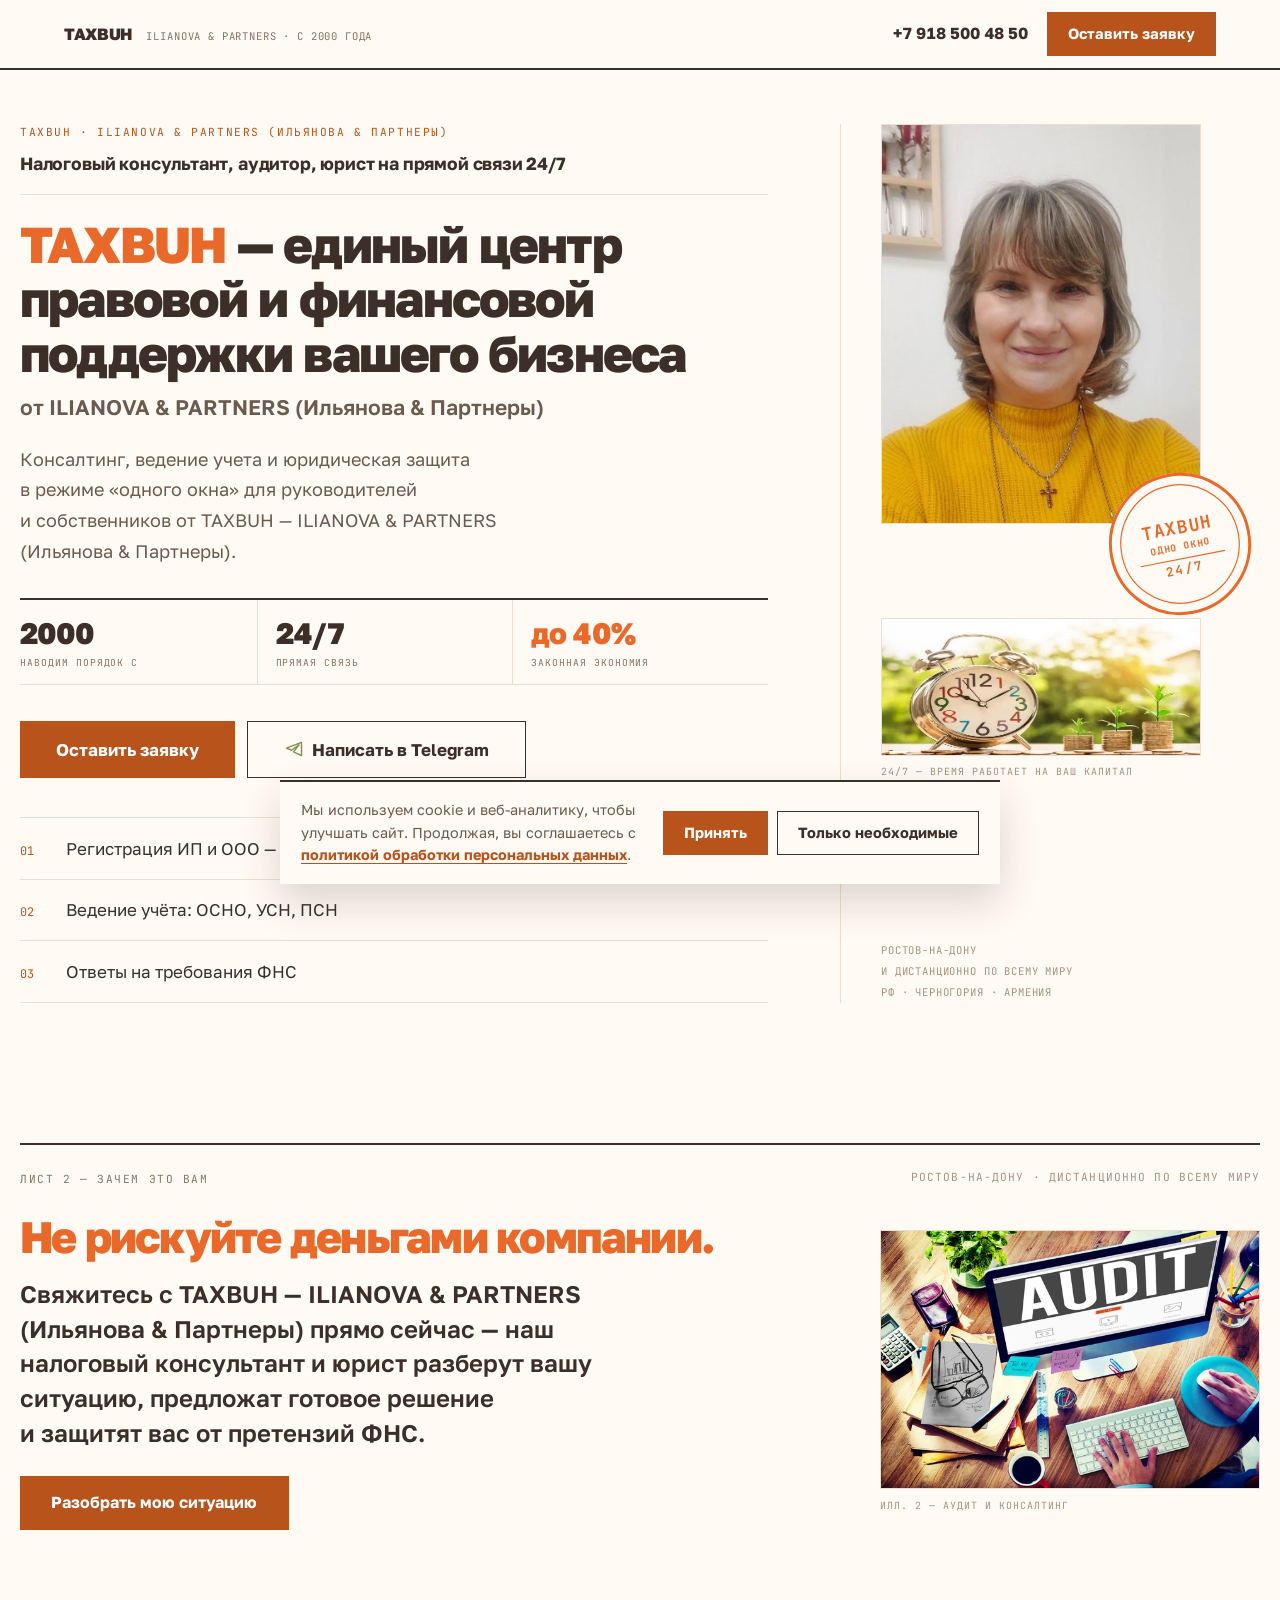
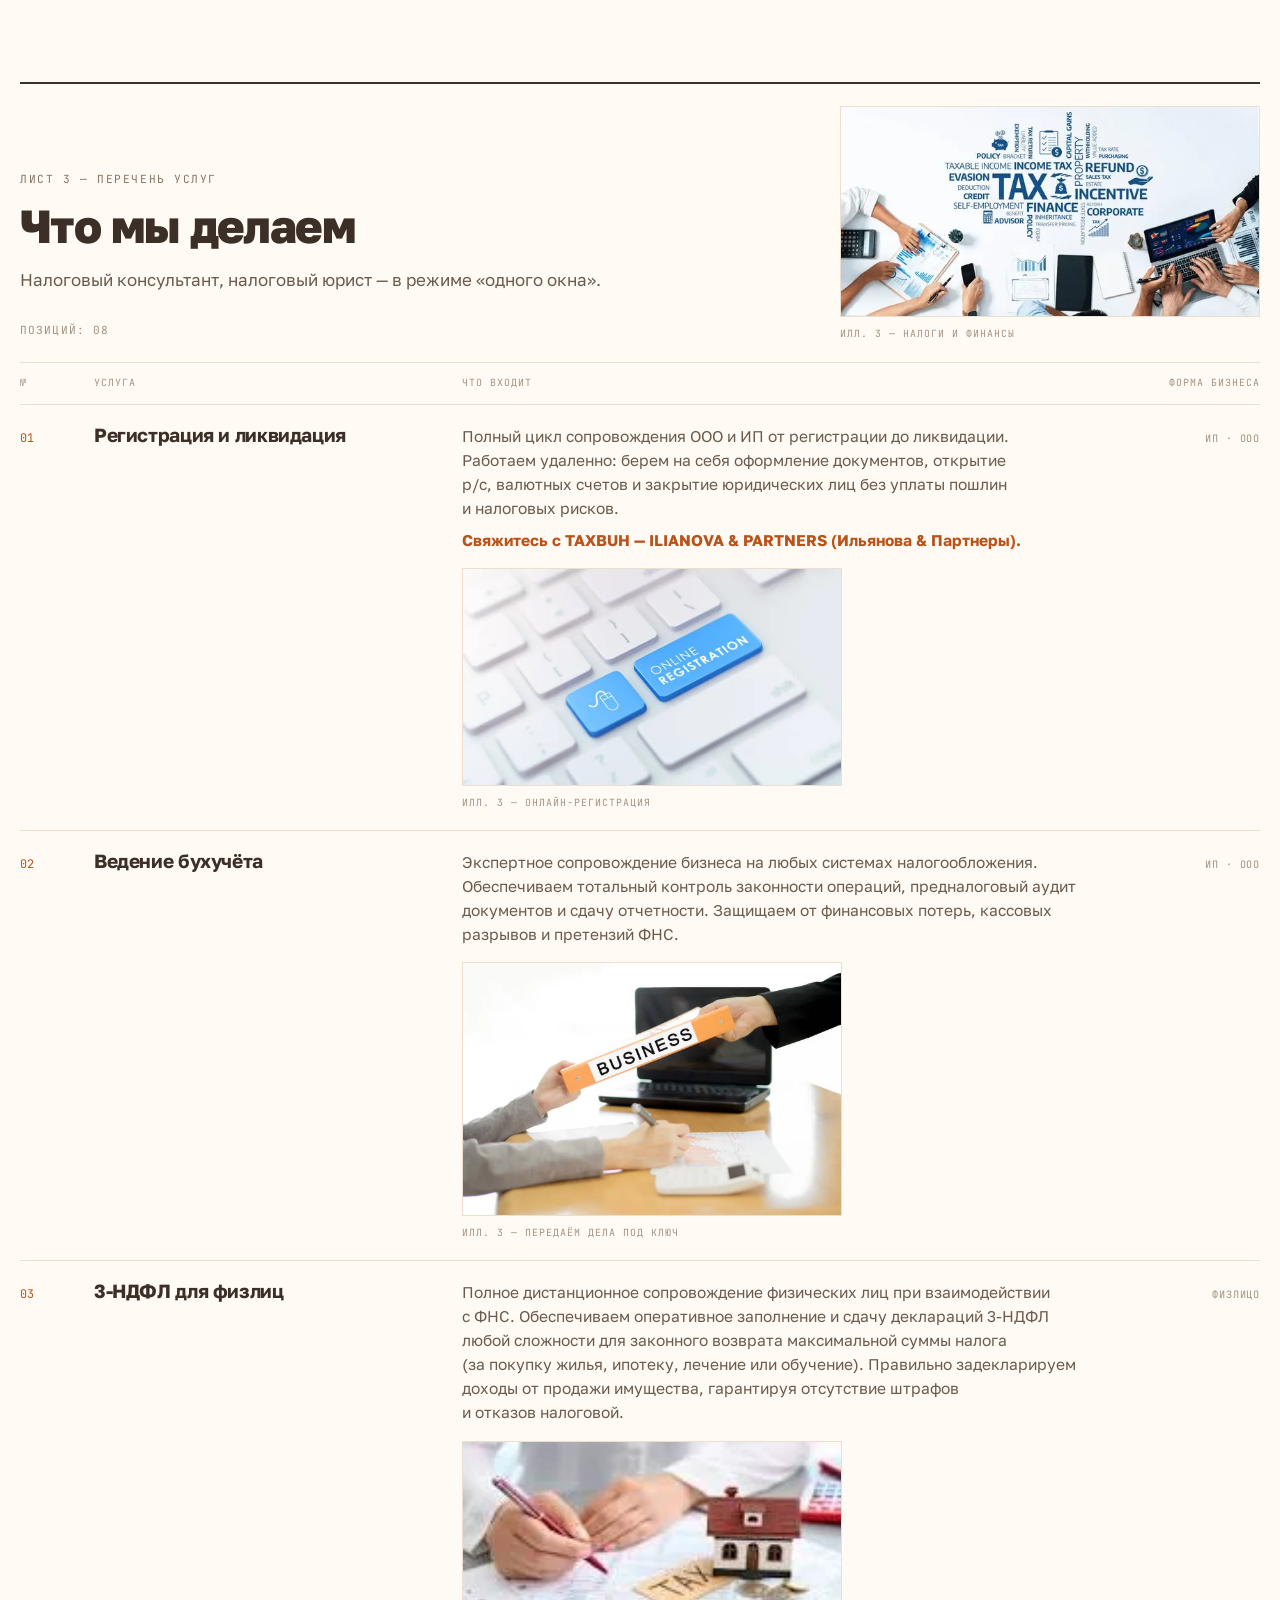
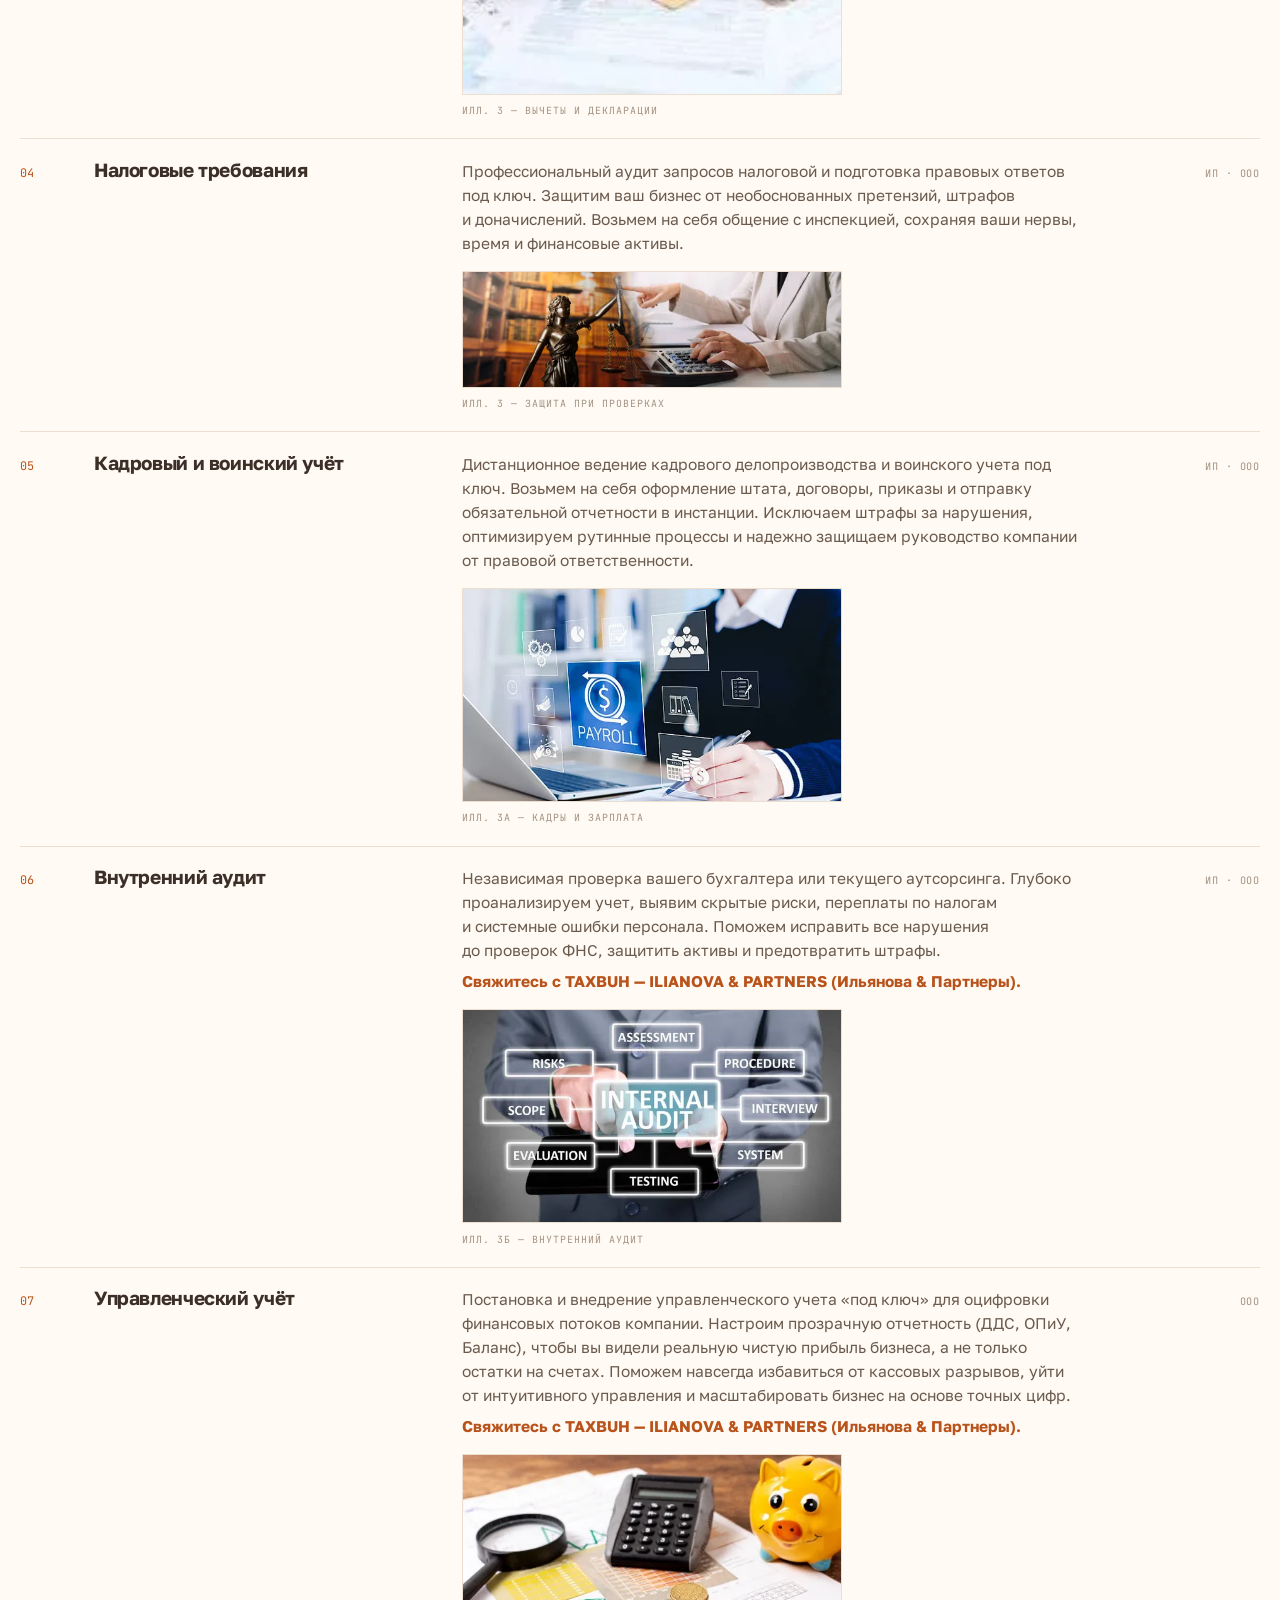
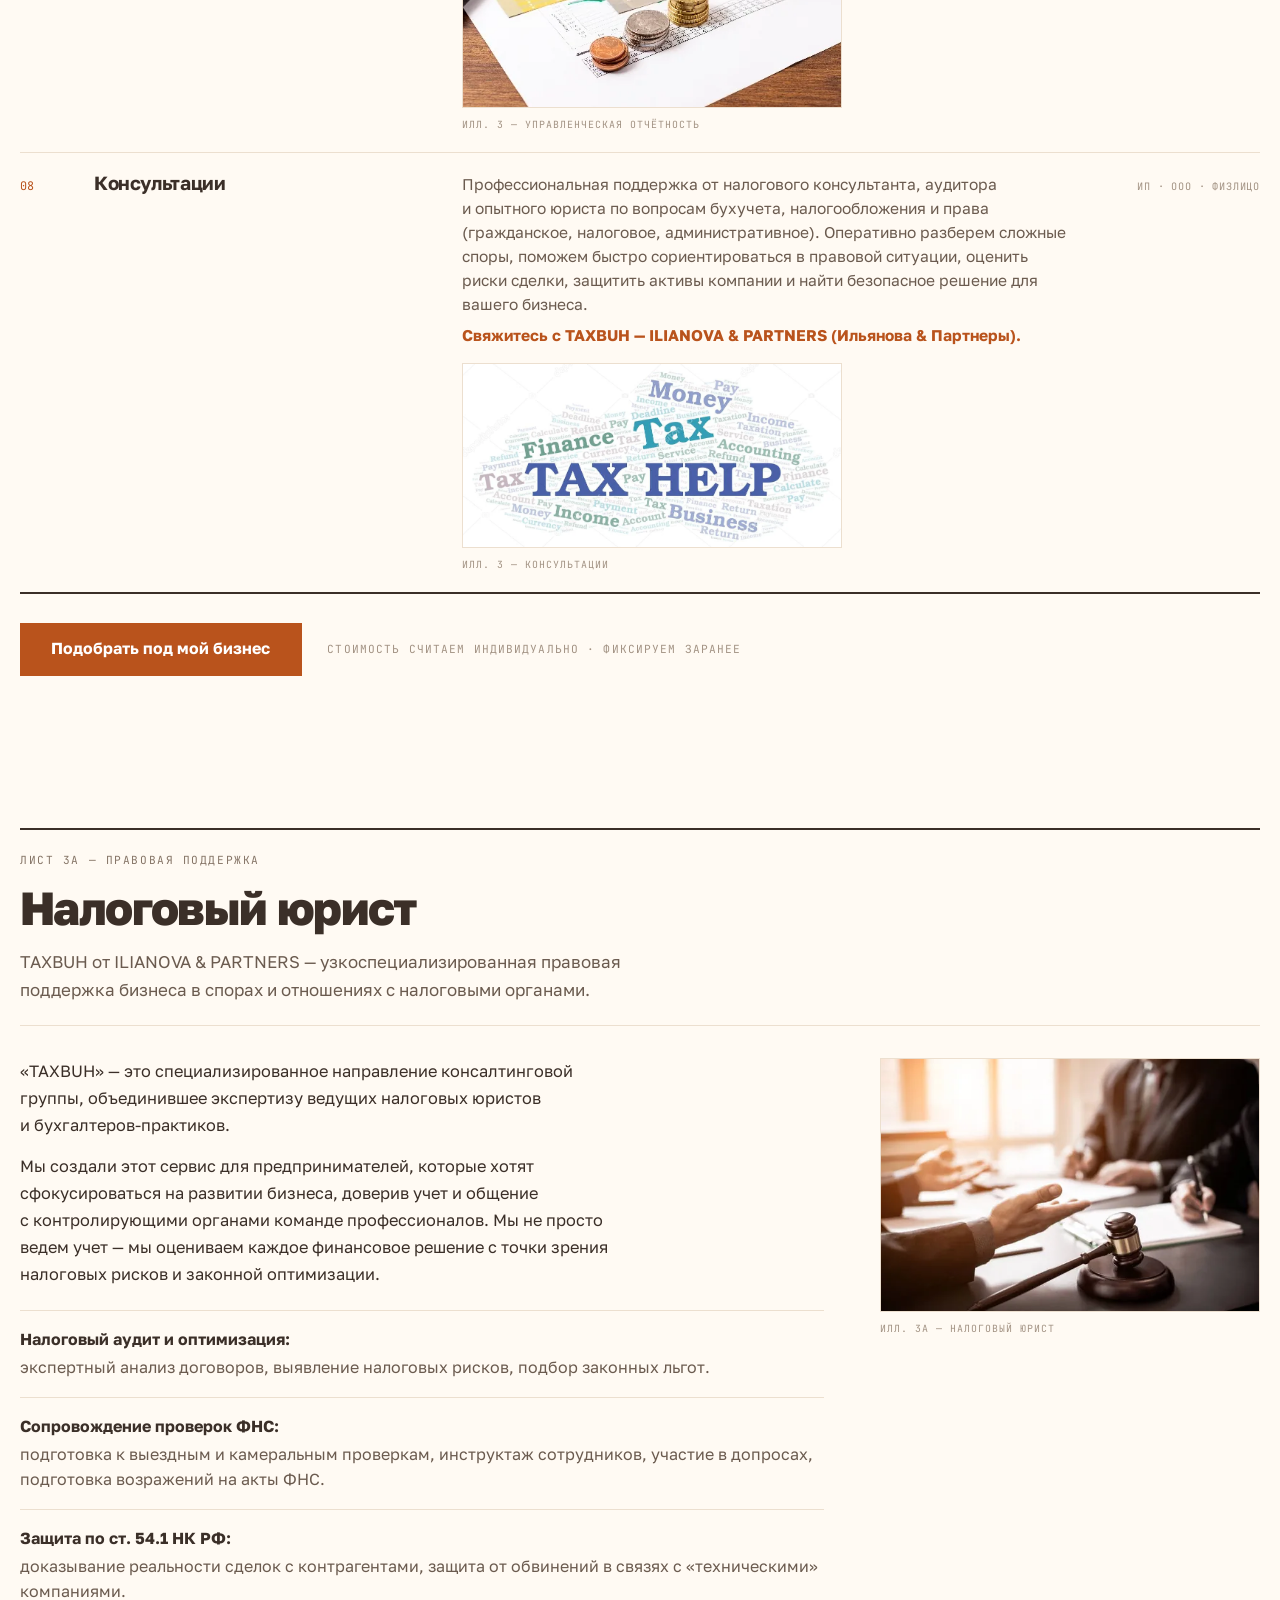
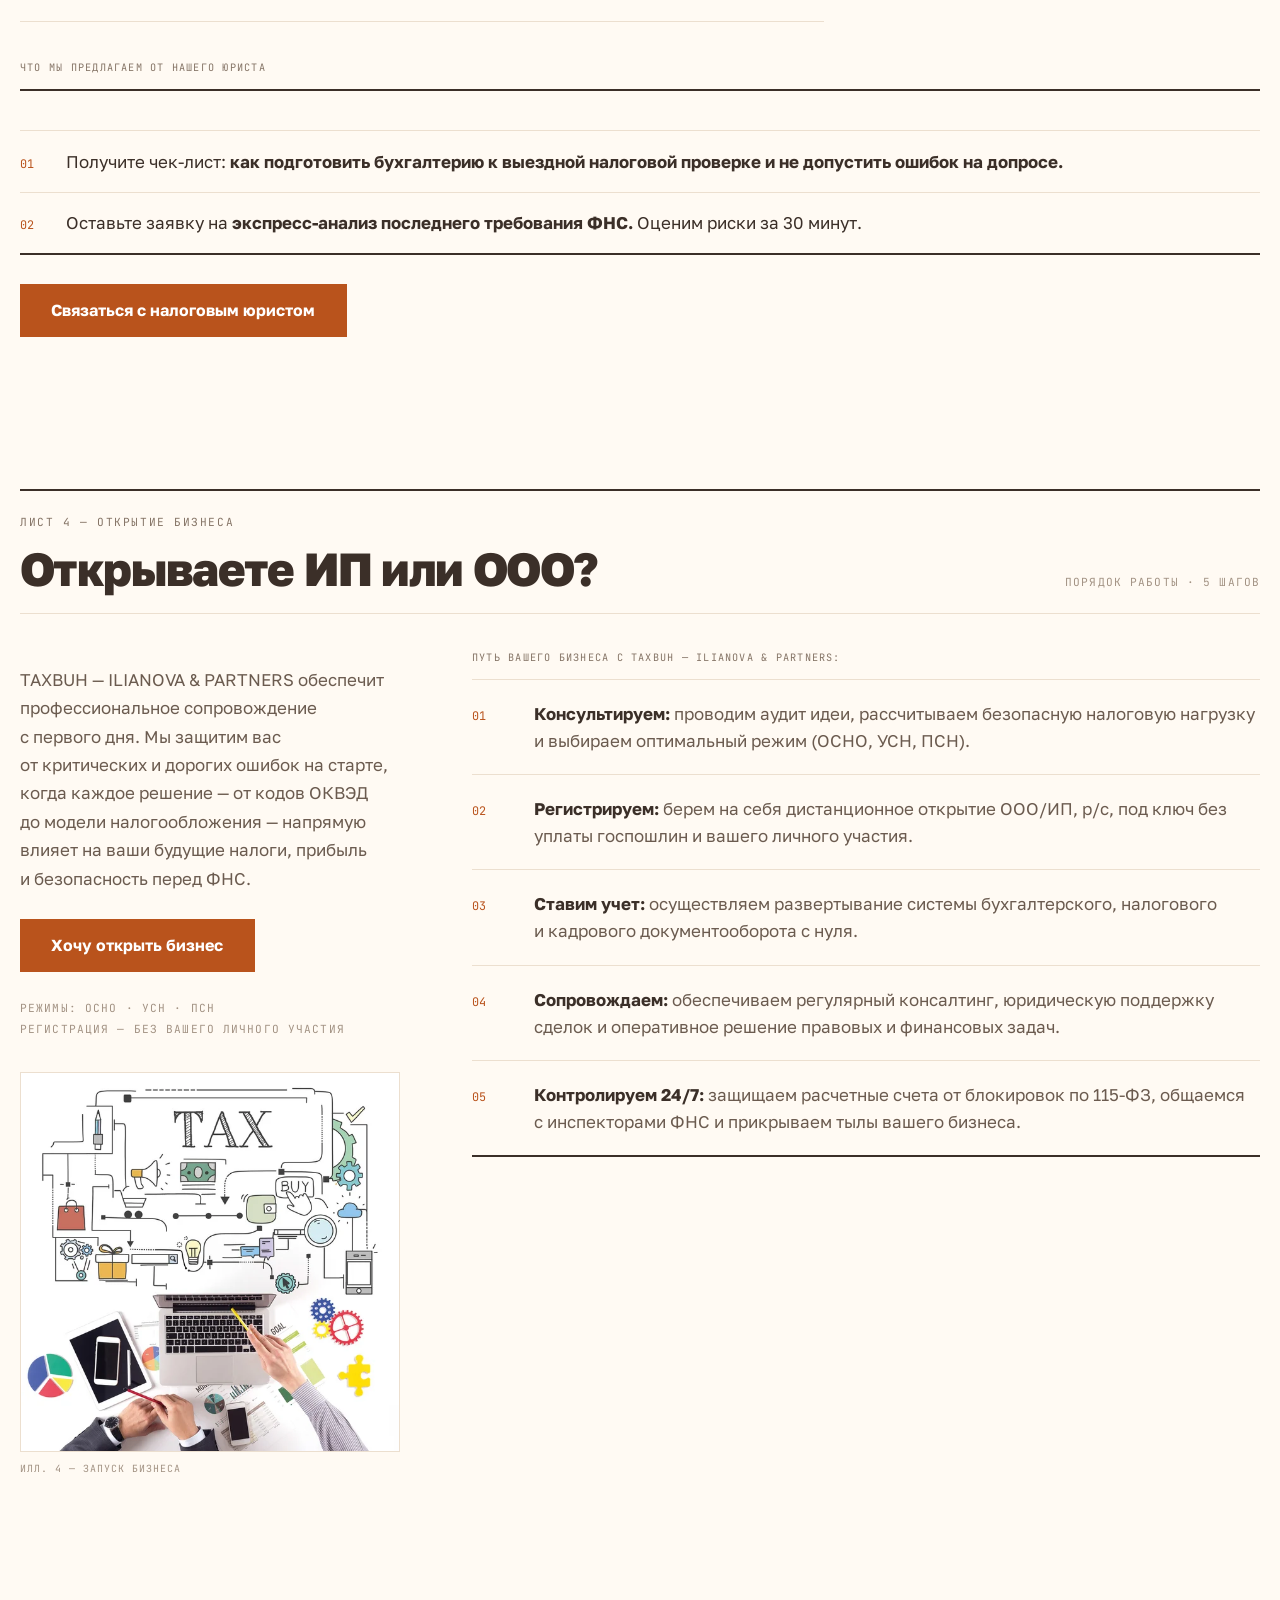
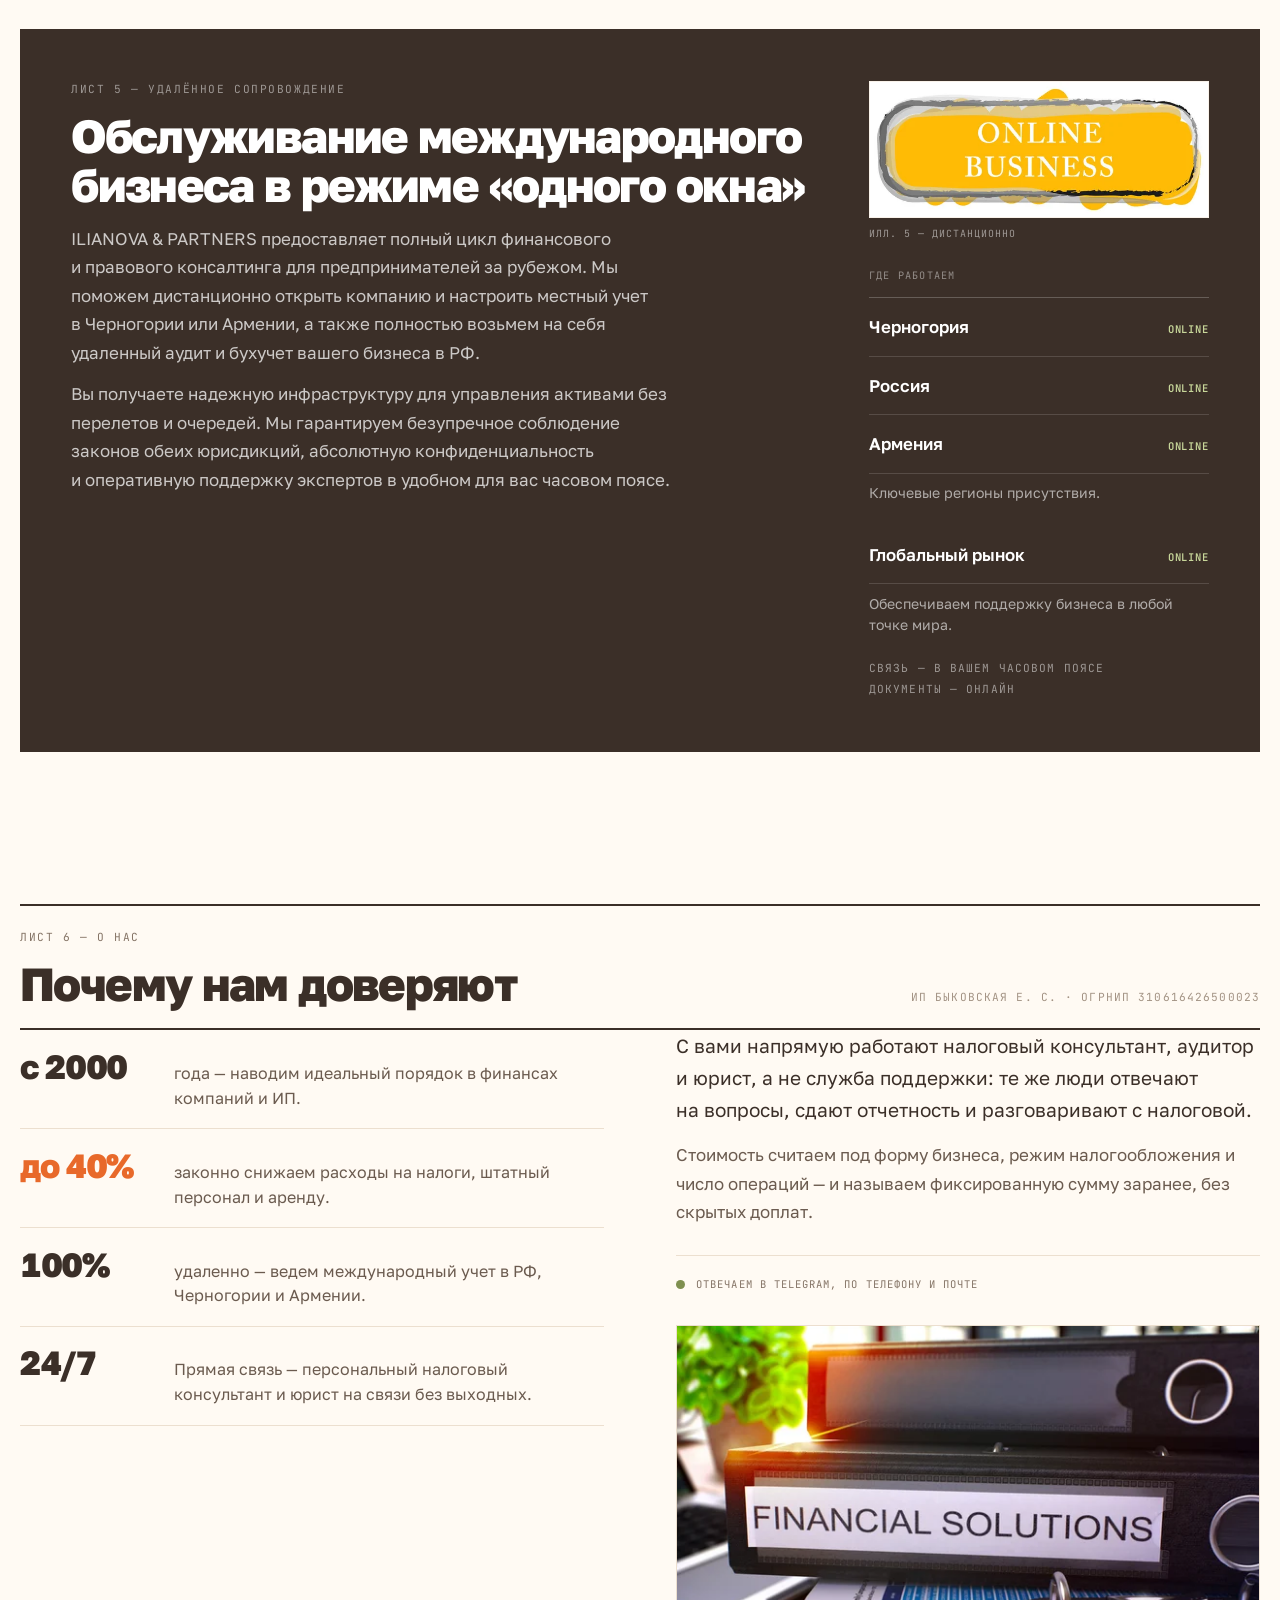
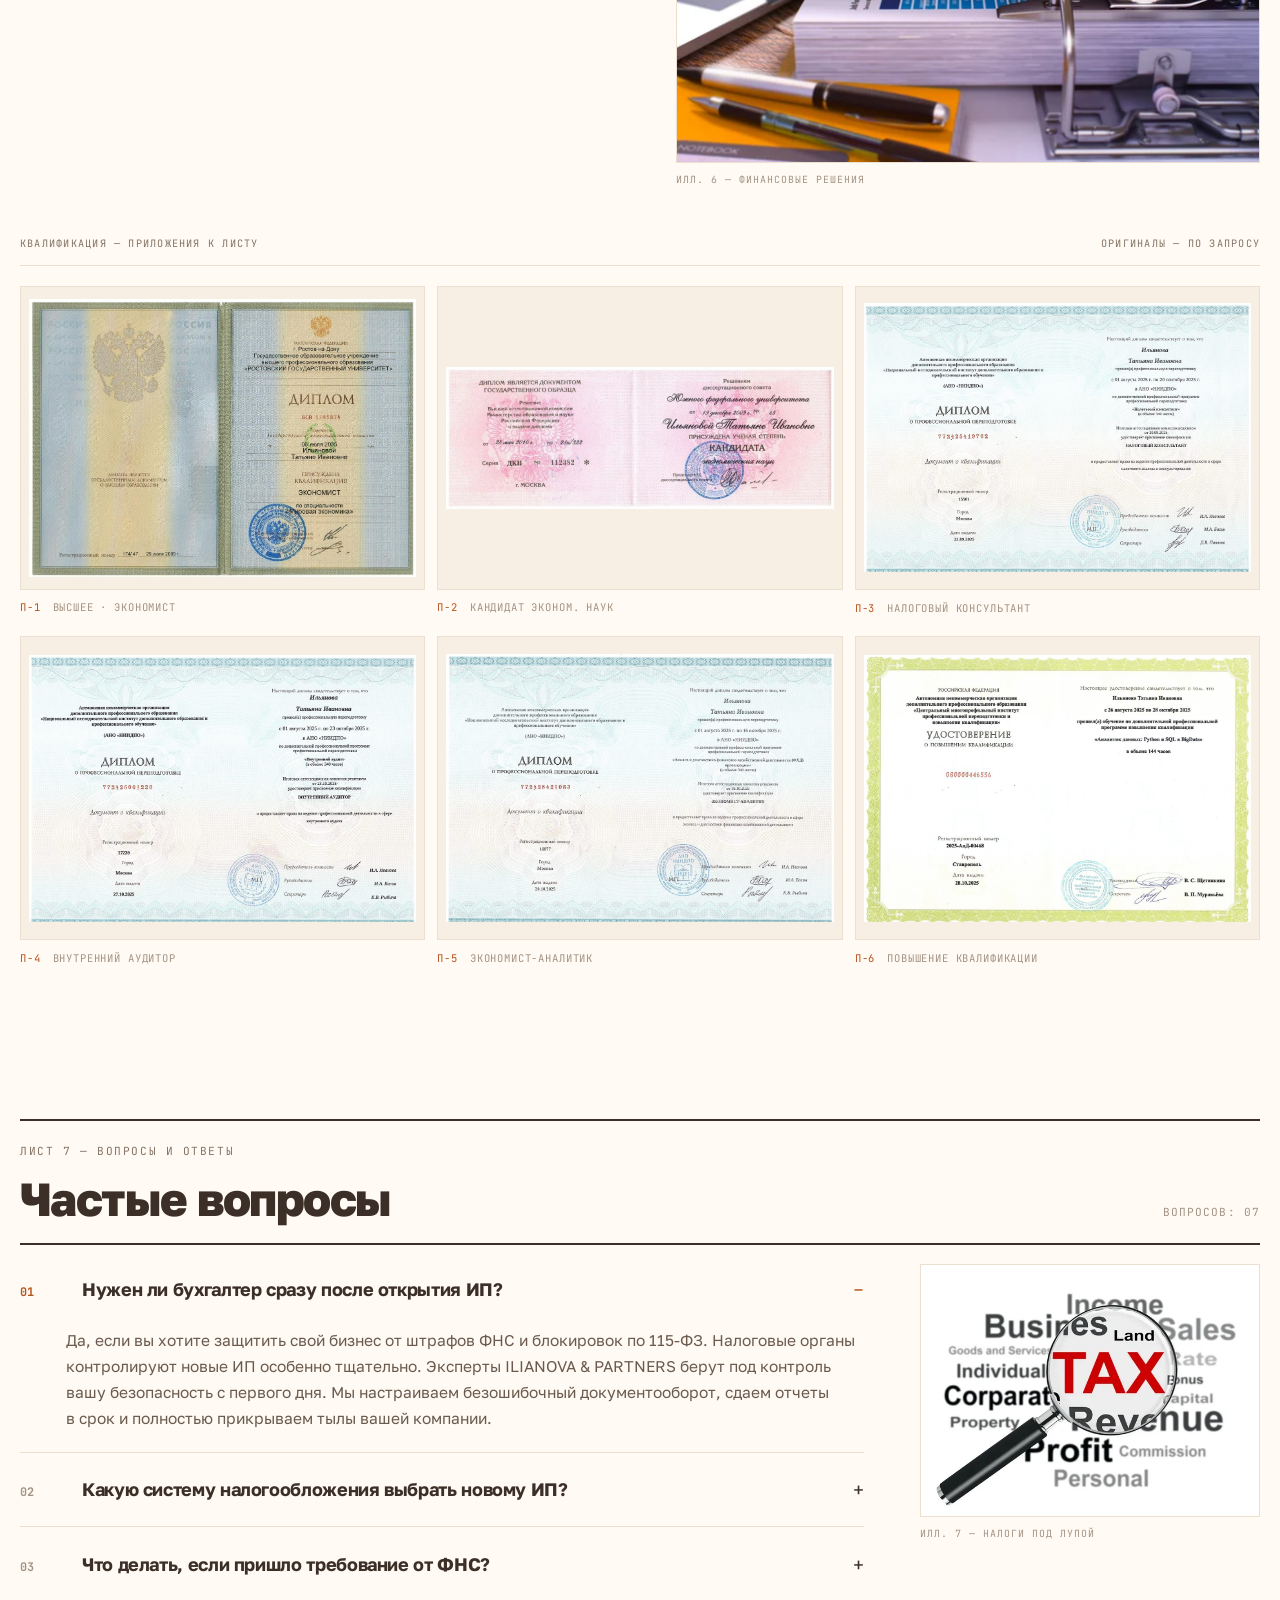
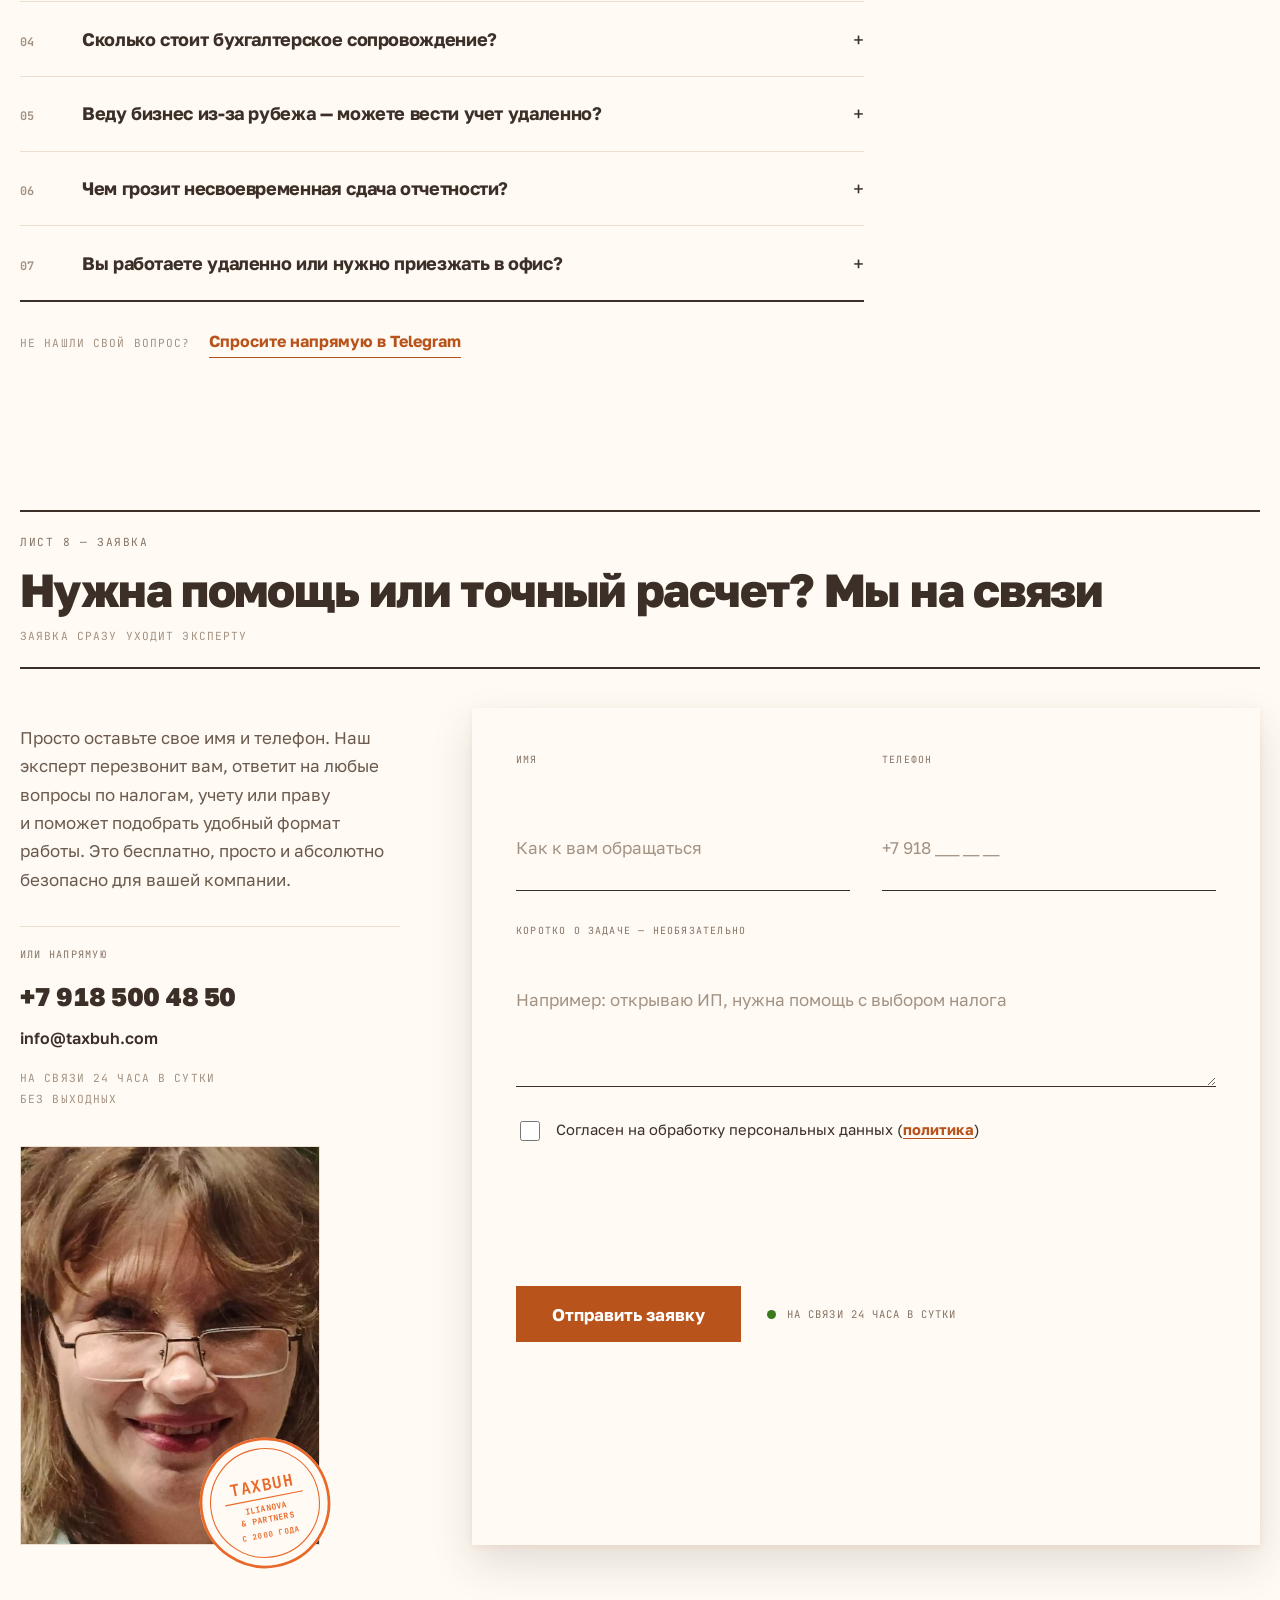
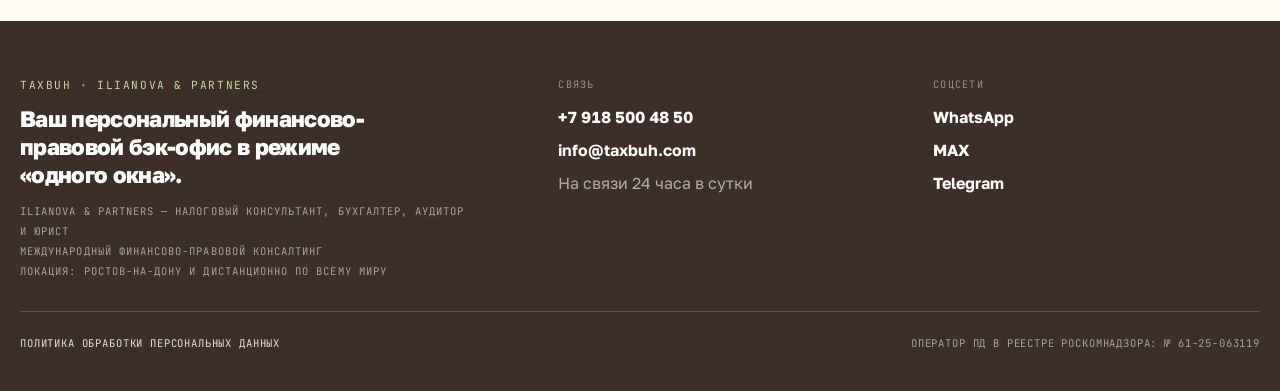
==== vedomost/index.html @ 92c4aac4 "Часы на первом экране" ====
<!DOCTYPE html>
<html lang="ru">
<head>
  <meta charset="UTF-8">
  <meta name="viewport" content="width=device-width, initial-scale=1.0">

  <!-- SEO: узкие ключи под старт бизнеса (ТЗ §5.5). -->
  <title>TAXBUH — налоговый консультант, бухгалтер, аудитор и юрист для ИП и ООО</title>
  <meta name="description" content="TAXBUH — ILIANOVA &amp; PARTNERS: консалтинг, ведение учета и юридическая защита бизнеса в режиме «одного окна». Регистрация ИП и ООО, бухучет (ОСНО, УСН, ПСН), 3-НДФЛ, ответы на требования ФНС. Ростов-на-Дону и дистанционно по всему миру.">
  <link rel="canonical" href="https://taxbuh.com/">

  <meta property="og:type" content="website">
  <meta property="og:title" content="TAXBUH — единый центр правовой и финансовой поддержки вашего бизнеса">
  <meta property="og:description" content="Консалтинг, ведение учета и юридическая защита в режиме «одного окна» от ILIANOVA &amp; PARTNERS. Налоговый консультант, аудитор и юрист на прямой связи 24/7.">
  <meta property="og:url" content="https://taxbuh.com/">
  <meta property="og:locale" content="ru_RU">

  <link rel="preload" href="assets/fonts/golos-text-cyrillic.woff2" as="font" type="font/woff2" crossorigin>
  <link rel="stylesheet" href="css/styles.css">

  <!-- Организация для поиска и нейроответов (ТЗ §5.5). TODO: соцсети и лого, когда будут -->
  <script type="application/ld+json">
  {
    "@context": "https://schema.org",
    "@type": "AccountingService",
    "name": "TAXBUH — ILIANOVA & PARTNERS",
    "alternateName": "Ильянова & Партнеры",
    "description": "Единый центр правовой и финансовой поддержки бизнеса: консалтинг, ведение учета, аудит и юридическая защита в режиме «одного окна».",
    "telephone": "+7-918-500-48-50",
    "email": "info@taxbuh.com",
    "areaServed": ["RU", "ME", "AM"],
    "address": { "@type": "PostalAddress", "addressLocality": "Ростов-на-Дону", "addressCountry": "RU" },
    "foundingDate": "2000",
    "image": "https://taxbuh.com/assets/img/auditor.jpg",
    "url": "https://taxbuh.com/"
  }
  </script>

  <!-- FAQ для нейроответов Яндекс/Алисы и Google (ТЗ §5.5) -->
  <script type="application/ld+json">
  {
    "@context": "https://schema.org",
    "@type": "FAQPage",
    "mainEntity": [
      { "@type": "Question", "name": "Нужен ли бухгалтер сразу после открытия ИП?",
        "acceptedAnswer": { "@type": "Answer", "text": "Да, если вы хотите защитить свой бизнес от штрафов ФНС и блокировок по 115-ФЗ. Налоговые органы контролируют новые ИП особенно тщательно. Эксперты ILIANOVA & PARTNERS берут под контроль вашу безопасность с первого дня. Мы настраиваем безошибочный документооборот, сдаем отчеты в срок и полностью прикрываем тылы вашей компании." } },
      { "@type": "Question", "name": "Какую систему налогообложения выбрать новому ИП?",
        "acceptedAnswer": { "@type": "Answer", "text": "Такую, которая позволит вам законно сохранять до 40% больше чистой прибыли. Ошибка на старте — это сотни тысяч рублей, потерянных на ровном месте. Кому-то выгоден патент, кому-то — УСН, а кому-то для работы с крупными клиентами жизненно необходима ОСНО с НДС. Мы не гадаем, а проводим точный предрегистрационный аудит вашей бизнес-модели, считаем налоги на цифрах и защищаем вас от переплат ФНС с первого дня." } },
      { "@type": "Question", "name": "Что делать, если пришло требование от ФНС?",
        "acceptedAnswer": { "@type": "Answer", "text": "Ни в коем случае не удалять и не паниковать. Налоговая часто присылает запросы с нарушениями, надеясь, что предприниматель испугается и заплатит лишнее. Не рискуйте счетами компании — сразу перешлите требование нам. Мы проверим законность запроса, соберем нужные документы и сами ответим инспекторам в установленный срок. Нужна срочная помощь? Звоните — налоговый консультант на связи." } },
      { "@type": "Question", "name": "Сколько стоит бухгалтерское сопровождение?",
        "acceptedAnswer": { "@type": "Answer", "text": "Стоимость рассчитывается индивидуально и зависит от формы вашего бизнеса (ООО или ИП), налогового режима и количества операций в месяц. Мы в TAXBUH — ILIANOVA & PARTNERS называем фиксированную сумму заранее и прописываем её в договоре — никаких скрытых доплат и внезапных счетов в конце месяца не будет. Вы платите только за реальный объем задач, а не за отсиженные в офисе часы. Оставьте заявку, и мы подберем выгодное решение под масштаб вашей компании." } },
      { "@type": "Question", "name": "Веду бизнес из-за рубежа — можете вести учет удаленно?",
        "acceptedAnswer": { "@type": "Answer", "text": "Да, мы специализируемся на дистанционном обслуживании. В режиме «одного окна» эксперты TAXBUH — ILIANOVA & PARTNERS возьмут на себя не только бухгалтерию в РФ, но и помогут открыть фирму или настроить учет в Черногории и Армении. Мы поможем безопасно переводить деньги между странами, защитим от штрафов за зарубежные счета (КИК) и сдадим все отчеты вовремя. Все документы и отчетность мы ведем полностью онлайн через защищенные каналы, общаемся в удобных вам мессенджерах и всегда остаемся на связи в вашем часовом поясе. Ваши налоги и расчетные счета будут в полной безопасности, где бы вы ни находились." } },
      { "@type": "Question", "name": "Чем грозит несвоевременная сдача отчетности?",
        "acceptedAnswer": { "@type": "Answer", "text": "Штрафами, начислением пеней и блокировкой расчетных счетов ФНС. У компаний также возникает риск привлечения директора к личной ответственности. Передайте эту задачу нашим специалистам TAXBUH — ILIANOVA & PARTNERS: мы сами ведем календарь отчетности, проверяем каждый документ и сдаем всё онлайн строго вовремя. С нами ваш бизнес надежно защищен от просрочек, бюрократии и штрафных санкций." } },
      { "@type": "Question", "name": "Вы работаете удаленно или нужно приезжать в офис?",
        "acceptedAnswer": { "@type": "Answer", "text": "Мы работаем полностью удаленно по всей России и с клиентами за рубежом в режиме «одного окна». Обмен документами происходит онлайн через защищенные каналы, а консультации — по телефону или в удобных вам мессенджерах. Если ваша компания находится в Ростове-на-Дону и задача требует личного присутствия, мы всегда можем согласовать очную встречу. Но для решения 100% рабочих вопросов приезжать в офис не обязательно." } }
    ]
  }
  </script>
</head>
<body>
  <a class="skip-link" href="#hero">Перейти к содержимому</a>

  <header class="topbar">
    <a class="brand" href="#hero">
      <span class="brand-name">TAXBUH</span>
      <span class="mono brand-since">ILIANOVA &amp; PARTNERS · С 2000 ГОДА</span>
    </a>
    <div class="topbar-right">
      <a class="phone-sm num" href="tel:+79185004850">+7 918 500 48 50</a>
      <a class="btn btn-sm" href="#lead">Оставить заявку</a>
    </div>
  </header>

  <main>

    <!-- ЛИСТ 1 — ПЕРВЫЙ ЭКРАН -->
    <section class="hero" id="hero">
      <div class="hero-inner">

        <div class="hero-copy">
          <div class="hero-kicker">
            <p class="mono sheet">TAXBUH · ILIANOVA &amp; PARTNERS (ИЛЬЯНОВА &amp; ПАРТНЕРЫ)</p>
            <p class="kicker-line">Налоговый консультант, аудитор, юрист на&nbsp;прямой связи 24/7</p>
          </div>

          <h1 class="hero-title"><span class="hl">TAXBUH</span> — единый центр правовой и&nbsp;финансовой поддержки вашего бизнеса <span class="hero-by">от ILIANOVA &amp; PARTNERS (Ильянова &amp; Партнеры)</span></h1>

          <p class="hero-sub">Консалтинг, ведение учета и&nbsp;юридическая защита в&nbsp;режиме «одного окна» для руководителей и&nbsp;собственников от&nbsp;TAXBUH — ILIANOVA &amp; PARTNERS (Ильянова &amp; Партнеры).</p>

          <ul class="figures">
            <li>
              <span class="figure num">2000</span>
              <span class="mono figure-cap">НАВОДИМ ПОРЯДОК С</span>
            </li>
            <li>
              <span class="figure num">24/7</span>
              <span class="mono figure-cap">ПРЯМАЯ СВЯЗЬ</span>
            </li>
            <li>
              <span class="figure num accent">до 40%</span>
              <span class="mono figure-cap">ЗАКОННАЯ ЭКОНОМИЯ</span>
            </li>
          </ul>

          <div class="hero-cta">
            <a class="btn btn-lg" href="#lead">Оставить заявку</a>
            <!-- TODO: подставить @username боевого бота (заказчица создаёт в @BotFather) -->
            <a class="btn btn-lg btn-ghost" href="https://t.me/your_bot_username" target="_blank" rel="noopener">
              <svg viewBox="0 0 24 24" fill="none" stroke="currentColor" stroke-width="1.7" stroke-linecap="round" stroke-linejoin="round" aria-hidden="true"><path d="M21 4L3 11l6 2.5L18 7l-6.5 8.5L21 20z"/></svg>
              Написать в Telegram
            </a>
          </div>

          <ol class="rows rows-compact">
            <li><span class="mono row-no">01</span><span class="row-body">Регистрация ИП и ООО — под ключ</span></li>
            <li><span class="mono row-no">02</span><span class="row-body">Ведение учёта: ОСНО, УСН, ПСН</span></li>
            <li><span class="mono row-no">03</span><span class="row-body">Ответы на требования ФНС</span></li>
          </ol>
        </div>

        <div class="hero-side">
          <figure class="photo-slot photo-portrait">
            <img src="assets/img/auditor.jpg"
                 srcset="assets/img/auditor-400.jpg 400w, assets/img/auditor.jpg 720w"
                 sizes="(min-width: 760px) 320px, min(100vw - 2.5rem, 320px)"
                 width="720" height="900" fetchpriority="high"
                 alt="Налоговый консультант TAXBUH — ILIANOVA &amp; PARTNERS">
          </figure>

          <svg class="stamp" viewBox="0 0 200 200" aria-hidden="true">
            <circle class="stamp-bg" cx="100" cy="100" r="96"/>
            <circle cx="100" cy="100" r="94" fill="none" stroke="currentColor" stroke-width="4"/>
            <circle cx="100" cy="100" r="80" fill="none" stroke="currentColor" stroke-width="1.6"/>
            <text x="100" y="86" text-anchor="middle" fill="currentColor" font-family="JetBrains Mono, monospace" font-size="24" font-weight="700" letter-spacing="1">TAXBUH</text>
            <text x="100" y="108" text-anchor="middle" fill="currentColor" font-family="JetBrains Mono, monospace" font-size="13" font-weight="700" letter-spacing="1">ОДНО ОКНО</text>
            <line x1="42" y1="120" x2="158" y2="120" stroke="currentColor" stroke-width="1.6"/>
            <text x="100" y="140" text-anchor="middle" fill="currentColor" font-family="JetBrains Mono, monospace" font-size="17" font-weight="700" letter-spacing="2">24/7</text>
          </svg>

          <figure class="ill hero-ill">
            <img src="assets/img/topbar-clock.webp" width="382" height="163" alt="Часы и растущие стопки монет" loading="lazy" decoding="async">
            <figcaption class="mono">24/7 — ВРЕМЯ РАБОТАЕТ НА ВАШ КАПИТАЛ</figcaption>
          </figure>

          <p class="mono hero-geo">РОСТОВ-НА-ДОНУ<br>И ДИСТАНЦИОННО ПО ВСЕМУ МИРУ<br>РФ · ЧЕРНОГОРИЯ · АРМЕНИЯ</p>
        </div>

      </div>
    </section>

    <!-- ЛИСТ 2 — БОЛИ -->
    <section class="sheet-block pain" id="pain">
      <div class="container">
        <div class="sheet-head">
          <p class="mono sheet">ЛИСТ 2 — ЗАЧЕМ ЭТО ВАМ</p>
          <p class="mono sheet-note">РОСТОВ-НА-ДОНУ · ДИСТАНЦИОННО ПО ВСЕМУ МИРУ</p>
        </div>
        <div class="pain-inner">
          <div>
            <p class="pain-a">Не рискуйте деньгами компании.</p>
            <p class="pain-q">Свяжитесь с&nbsp;TAXBUH — ILIANOVA &amp; PARTNERS (Ильянова &amp; Партнеры) прямо сейчас — наш налоговый консультант и&nbsp;юрист разберут вашу ситуацию, предложат готовое решение и&nbsp;защитят вас от&nbsp;претензий ФНС.</p>
            <a class="btn" href="#lead">Разобрать мою ситуацию</a>
          </div>
          <figure class="ill">
            <img src="assets/img/ill-pain.webp" width="600" height="407" alt="Рабочее место аудитора: монитор с надписью AUDIT, калькулятор, документы" loading="lazy" decoding="async">
            <figcaption class="mono">ИЛЛ. 2 — АУДИТ И КОНСАЛТИНГ</figcaption>
          </figure>
        </div>
      </div>
    </section>

    <!-- ЛИСТ 3 — УСЛУГИ -->
    <section class="sheet-block" id="services">
      <div class="container">
        <div class="sheet-head sheet-head-rule">
          <div>
            <p class="mono sheet">ЛИСТ 3 — ПЕРЕЧЕНЬ УСЛУГ</p>
            <h2 class="section-title">Что мы делаем</h2>
            <p class="lead">Налоговый консультант, налоговый юрист — в&nbsp;режиме «одного окна».</p>
            <p class="mono sheet-note num block">ПОЗИЦИЙ: 08</p>
          </div>
          <figure class="ill ill-head">
            <img src="assets/img/ill-wc.webp" width="600" height="300" alt="Налоговый консультант и налоговый юрист: облако налоговых терминов над рабочим столом" loading="lazy" decoding="async">
            <figcaption class="mono">ИЛЛ. 3 — НАЛОГИ И ФИНАНСЫ</figcaption>
          </figure>
        </div>

        <div class="table-head mono" aria-hidden="true">
          <span>№</span><span>УСЛУГА</span><span>ЧТО ВХОДИТ</span><span class="ta-r">ФОРМА БИЗНЕСА</span>
        </div>

        <ol class="rows rows-services">
          <li>
            <span class="mono row-no num">01</span>
            <h3 class="row-name">Регистрация и ликвидация</h3>
            <p class="row-desc">Полный цикл сопровождения ООО и&nbsp;ИП от&nbsp;регистрации до&nbsp;ликвидации. Работаем удаленно: берем на&nbsp;себя оформление документов, открытие р/с, валютных счетов и&nbsp;закрытие юридических лиц без уплаты пошлин и&nbsp;налоговых рисков. <span class="row-cta">Свяжитесь с&nbsp;TAXBUH — ILIANOVA &amp; PARTNERS (Ильянова &amp; Партнеры).</span></p>
            <figure class="ill row-ill">
              <img src="assets/img/ill-reg.webp" width="612" height="350" alt="Кнопка Online Registration на клавиатуре" loading="lazy" decoding="async">
              <figcaption class="mono">ИЛЛ. 3 — ОНЛАЙН-РЕГИСТРАЦИЯ</figcaption>
            </figure>
            <span class="mono row-tag">ИП · ООО</span>
          </li>
          <li>
            <span class="mono row-no num">02</span>
            <h3 class="row-name">Ведение бухучёта</h3>
            <p class="row-desc">Экспертное сопровождение бизнеса на&nbsp;любых системах налогообложения. Обеспечиваем тотальный контроль законности операций, предналоговый аудит документов и&nbsp;сдачу отчетности. Защищаем от&nbsp;финансовых потерь, кассовых разрывов и&nbsp;претензий ФНС.</p>
            <figure class="ill row-ill">
              <img src="assets/img/ill-biz.webp" width="612" height="408" alt="Передача папки Business через рабочий стол" loading="lazy" decoding="async">
              <figcaption class="mono">ИЛЛ. 3 — ПЕРЕДАЁМ ДЕЛА ПОД КЛЮЧ</figcaption>
            </figure>
            <span class="mono row-tag">ИП · ООО</span>
          </li>
          <li>
            <span class="mono row-no num">03</span>
            <h3 class="row-name">3-НДФЛ для физлиц</h3>
            <p class="row-desc">Полное дистанционное сопровождение физических лиц при взаимодействии с&nbsp;ФНС. Обеспечиваем оперативное заполнение и&nbsp;сдачу деклараций 3-НДФЛ любой сложности для законного возврата максимальной суммы налога (за&nbsp;покупку жилья, ипотеку, лечение или обучение). Правильно задекларируем доходы от&nbsp;продажи имущества, гарантируя отсутствие штрафов и&nbsp;отказов налоговой.</p>
            <figure class="ill row-ill row-ill-sm">
              <img src="assets/img/ill-ndfl.webp" width="192" height="128" alt="Декларация 3-НДФЛ, макет дома и монеты" loading="lazy" decoding="async">
              <figcaption class="mono">ИЛЛ. 3 — ВЫЧЕТЫ И ДЕКЛАРАЦИИ</figcaption>
            </figure>
            <span class="mono row-tag">ФИЗЛИЦО</span>
          </li>
          <li>
            <span class="mono row-no num">04</span>
            <h3 class="row-name">Налоговые требования</h3>
            <p class="row-desc">Профессиональный аудит запросов налоговой и&nbsp;подготовка правовых ответов под ключ. Защитим ваш бизнес от&nbsp;необоснованных претензий, штрафов и&nbsp;доначислений. Возьмем на&nbsp;себя общение с&nbsp;инспекцией, сохраняя ваши нервы, время и&nbsp;финансовые активы.</p>
            <figure class="ill row-ill">
              <img src="assets/img/ill-fns.webp" width="612" height="186" alt="Статуя Фемиды и расчёты на калькуляторе" loading="lazy" decoding="async">
              <figcaption class="mono">ИЛЛ. 3 — ЗАЩИТА ПРИ ПРОВЕРКАХ</figcaption>
            </figure>
            <span class="mono row-tag">ИП · ООО</span>
          </li>
          <li>
            <span class="mono row-no num">05</span>
            <h3 class="row-name">Кадровый и воинский учёт</h3>
            <p class="row-desc">Дистанционное ведение кадрового делопроизводства и&nbsp;воинского учета под ключ. Возьмем на&nbsp;себя оформление штата, договоры, приказы и&nbsp;отправку обязательной отчетности в&nbsp;инстанции. Исключаем штрафы за&nbsp;нарушения, оптимизируем рутинные процессы и&nbsp;надежно защищаем руководство компании от&nbsp;правовой ответственности.</p>
            <figure class="ill row-ill row-crop">
              <img src="assets/img/ill-hr.webp" width="600" height="408" alt="Специалист ведет расчет заработной платы за ноутбуком" loading="lazy" decoding="async">
              <figcaption class="mono">ИЛЛ. 3А — КАДРЫ И ЗАРПЛАТА</figcaption>
            </figure>
            <span class="mono row-tag">ИП · ООО</span>
          </li>
          <li>
            <span class="mono row-no num">06</span>
            <h3 class="row-name">Внутренний аудит</h3>
            <p class="row-desc">Независимая проверка вашего бухгалтера или текущего аутсорсинга. Глубоко проанализируем учет, выявим скрытые риски, переплаты по&nbsp;налогам и&nbsp;системные ошибки персонала. Поможем исправить все нарушения до&nbsp;проверок ФНС, защитить активы и&nbsp;предотвратить штрафы. <span class="row-cta">Свяжитесь с&nbsp;TAXBUH — ILIANOVA &amp; PARTNERS (Ильянова &amp; Партнеры).</span></p>
            <figure class="ill row-ill row-crop">
              <img src="assets/img/ill-audit.webp" width="600" height="400" alt="Схема внутреннего аудита: оценка, риски, процедуры, тестирование" loading="lazy" decoding="async">
              <figcaption class="mono">ИЛЛ. 3Б — ВНУТРЕННИЙ АУДИТ</figcaption>
            </figure>
            <span class="mono row-tag">ИП · ООО</span>
          </li>
          <li>
            <span class="mono row-no num">07</span>
            <h3 class="row-name">Управленческий учёт</h3>
            <p class="row-desc">Постановка и&nbsp;внедрение управленческого учета «под ключ» для оцифровки финансовых потоков компании. Настроим прозрачную отчетность (ДДС, ОПиУ, Баланс), чтобы вы видели реальную чистую прибыль бизнеса, а&nbsp;не&nbsp;только остатки на&nbsp;счетах. Поможем навсегда избавиться от&nbsp;кассовых разрывов, уйти от&nbsp;интуитивного управления и&nbsp;масштабировать бизнес на&nbsp;основе точных цифр. <span class="row-cta">Свяжитесь с&nbsp;TAXBUH — ILIANOVA &amp; PARTNERS (Ильянова &amp; Партнеры).</span></p>
            <figure class="ill row-ill">
              <img src="assets/img/ill-mgmt.webp" width="526" height="350" alt="Калькулятор, монеты и лупа над финансовыми отчётами" loading="lazy" decoding="async">
              <figcaption class="mono">ИЛЛ. 3 — УПРАВЛЕНЧЕСКАЯ ОТЧЁТНОСТЬ</figcaption>
            </figure>
            <span class="mono row-tag">ООО</span>
          </li>
          <li class="row-last">
            <span class="mono row-no num">08</span>
            <h3 class="row-name">Консультации</h3>
            <p class="row-desc">Профессиональная поддержка от&nbsp;налогового консультанта, аудитора и&nbsp;опытного юриста по&nbsp;вопросам бухучета, налогообложения и&nbsp;права (гражданское, налоговое, административное). Оперативно разберем сложные споры, поможем быстро сориентироваться в&nbsp;правовой ситуации, оценить риски сделки, защитить активы компании и&nbsp;найти безопасное решение для вашего бизнеса. <span class="row-cta">Свяжитесь с&nbsp;TAXBUH — ILIANOVA &amp; PARTNERS (Ильянова &amp; Партнеры).</span></p>
            <figure class="ill row-ill">
              <img src="assets/img/ill-consult.webp" width="1023" height="494" alt="Облако слов Tax Help: деньги, налоги, учет, консультации" loading="lazy" decoding="async">
              <figcaption class="mono">ИЛЛ. 3 — КОНСУЛЬТАЦИИ</figcaption>
            </figure>
            <span class="mono row-tag">ИП · ООО · ФИЗЛИЦО</span>
          </li>
        </ol>

        <div class="after-table">
          <a class="btn" href="#lead">Подобрать под мой бизнес</a>
          <p class="mono sheet-note">СТОИМОСТЬ СЧИТАЕМ ИНДИВИДУАЛЬНО · ФИКСИРУЕМ ЗАРАНЕЕ</p>
        </div>
      </div>
    </section>

    <!-- ЛИСТ 3А — НАЛОГОВЫЙ ЮРИСТ -->
    <section class="sheet-block" id="lawyer">
      <div class="container">
        <div class="sheet-head sheet-head-rule">
          <div>
            <p class="mono sheet">ЛИСТ 3А — ПРАВОВАЯ ПОДДЕРЖКА</p>
            <h2 class="section-title">Налоговый юрист</h2>
            <p class="lead">TAXBUH от&nbsp;ILIANOVA &amp; PARTNERS — узкоспециализированная правовая поддержка бизнеса в&nbsp;спорах и&nbsp;отношениях с&nbsp;налоговыми органами.</p>
          </div>
        </div>

        <div class="lawyer-inner">
          <div class="lawyer-copy">
            <p>«TAXBUH» — это специализированное направление консалтинговой группы, объединившее экспертизу ведущих налоговых юристов и&nbsp;бухгалтеров-практиков.</p>
            <p>Мы создали этот сервис для предпринимателей, которые хотят сфокусироваться на&nbsp;развитии бизнеса, доверив учет и&nbsp;общение с&nbsp;контролирующими органами команде профессионалов. Мы не&nbsp;просто ведем учет — мы оцениваем каждое финансовое решение с&nbsp;точки зрения налоговых рисков и&nbsp;законной оптимизации.</p>
            <ul class="lawyer-list">
              <li><b>Налоговый аудит и&nbsp;оптимизация:</b> экспертный анализ договоров, выявление налоговых рисков, подбор законных льгот.</li>
              <li><b>Сопровождение проверок ФНС:</b> подготовка к&nbsp;выездным и&nbsp;камеральным проверкам, инструктаж сотрудников, участие в&nbsp;допросах, подготовка возражений на&nbsp;акты ФНС.</li>
              <li><b>Защита по&nbsp;ст.&nbsp;54.1 НК&nbsp;РФ:</b> доказывание реальности сделок с&nbsp;контрагентами, защита от&nbsp;обвинений в&nbsp;связях с&nbsp;«техническими» компаниями.</li>
            </ul>
          </div>
          <figure class="ill lawyer-ill">
            <img src="assets/img/ill-law.webp" width="600" height="400" alt="Консультация юриста: обсуждение документов за столом" loading="lazy" decoding="async">
            <figcaption class="mono">ИЛЛ. 3А — НАЛОГОВЫЙ ЮРИСТ</figcaption>
          </figure>
        </div>

        <div class="lawyer-offer">
          <p class="mono list-head">ЧТО МЫ ПРЕДЛАГАЕМ ОТ&nbsp;НАШЕГО ЮРИСТА</p>
          <ol class="rows rows-compact">
            <li><span class="mono row-no">01</span><span class="row-body">Получите чек-лист: <b>как подготовить бухгалтерию к&nbsp;выездной налоговой проверке и&nbsp;не&nbsp;допустить ошибок на&nbsp;допросе.</b></span></li>
            <li class="row-last"><span class="mono row-no">02</span><span class="row-body">Оставьте заявку на&nbsp;<b>экспресс-анализ последнего требования ФНС.</b> Оценим риски за&nbsp;30&nbsp;минут.</span></li>
          </ol>
          <div class="after-table">
            <a class="btn" href="#lead">Связаться с налоговым юристом</a>
          </div>
        </div>
      </div>
    </section>

    <!-- ЛИСТ 4 — СТАРТ БИЗНЕСА -->
    <section class="sheet-block" id="startup">
      <div class="container">
        <div class="sheet-head sheet-head-rule">
          <div>
            <p class="mono sheet">ЛИСТ 4 — ОТКРЫТИЕ БИЗНЕСА</p>
            <h2 class="section-title">Открываете ИП или&nbsp;ООО?</h2>
          </div>
          <p class="mono sheet-note">ПОРЯДОК РАБОТЫ · 5 ШАГОВ</p>
        </div>

        <div class="startup-inner">
          <div>
            <p class="lead">TAXBUH — ILIANOVA &amp; PARTNERS обеспечит профессиональное сопровождение с&nbsp;первого дня. Мы защитим вас от&nbsp;критических и&nbsp;дорогих ошибок на&nbsp;старте, когда каждое решение — от&nbsp;кодов ОКВЭД до&nbsp;модели налогообложения — напрямую влияет на&nbsp;ваши будущие налоги, прибыль и&nbsp;безопасность перед ФНС.</p>
            <a class="btn" href="#lead">Хочу открыть бизнес</a>
            <p class="mono sheet-note block">РЕЖИМЫ: ОСНО · УСН · ПСН<br>РЕГИСТРАЦИЯ — БЕЗ ВАШЕГО ЛИЧНОГО УЧАСТИЯ</p>
            <figure class="ill">
            <img src="assets/img/ill-startup.webp" width="600" height="600" alt="Схема запуска бизнеса: налоги, продажи, учет — вокруг ноутбука" loading="lazy" decoding="async">
            <figcaption class="mono">ИЛЛ. 4 — ЗАПУСК БИЗНЕСА</figcaption>
          </figure>
          </div>

          <div>
            <p class="mono list-head steps-head">ПУТЬ ВАШЕГО БИЗНЕСА С TAXBUH — ILIANOVA &amp; PARTNERS:</p>
          <ol class="rows rows-steps">
            <li><span class="mono row-no num">01</span><p class="row-body"><b>Консультируем:</b> проводим аудит идеи, рассчитываем безопасную налоговую нагрузку и&nbsp;выбираем оптимальный режим (ОСНО, УСН, ПСН).</p></li>
            <li><span class="mono row-no num">02</span><p class="row-body"><b>Регистрируем:</b> берем на&nbsp;себя дистанционное открытие ООО/ИП, р/с, под ключ без уплаты госпошлин и&nbsp;вашего личного участия.</p></li>
            <li><span class="mono row-no num">03</span><p class="row-body"><b>Ставим учет:</b> осуществляем развертывание системы бухгалтерского, налогового и&nbsp;кадрового документооборота с&nbsp;нуля.</p></li>
            <li><span class="mono row-no num">04</span><p class="row-body"><b>Сопровождаем:</b> обеспечиваем регулярный консалтинг, юридическую поддержку сделок и&nbsp;оперативное решение правовых и&nbsp;финансовых задач.</p></li>
            <li class="row-last"><span class="mono row-no num cyan">05</span><p class="row-body"><b>Контролируем 24/7:</b> защищаем расчетные счета от&nbsp;блокировок по&nbsp;115-ФЗ, общаемся с&nbsp;инспекторами ФНС и&nbsp;прикрываем тылы вашего бизнеса.</p></li>
          </ol>
          </div>
        </div>
      </div>
    </section>

    <!-- ЛИСТ 5 — ЗАРУБЕЖ -->
    <section class="sheet-block" id="abroad">
      <div class="container">
        <div class="abroad-inner">
          <div>
            <p class="mono sheet">ЛИСТ 5 — УДАЛЁННОЕ СОПРОВОЖДЕНИЕ</p>
            <h2 class="section-title">Обслуживание международного бизнеса в&nbsp;режиме «одного окна»</h2>
            <p class="lead">ILIANOVA &amp; PARTNERS предоставляет полный цикл финансового и&nbsp;правового консалтинга для предпринимателей за&nbsp;рубежом. Мы поможем дистанционно открыть компанию и&nbsp;настроить местный учет в&nbsp;Черногории или Армении, а&nbsp;также полностью возьмем на&nbsp;себя удаленный аудит и&nbsp;бухучет вашего бизнеса в&nbsp;РФ.</p>
            <p class="lead">Вы получаете надежную инфраструктуру для управления активами без перелетов и&nbsp;очередей. Мы гарантируем безупречное соблюдение законов обеих юрисдикций, абсолютную конфиденциальность и&nbsp;оперативную поддержку экспертов в&nbsp;удобном для вас часовом поясе.</p>
          </div>

          <div class="abroad-list">
            <figure class="ill ill-dark">
            <img src="assets/img/ill-abroad.webp" width="600" height="239" alt="Online business — дистанционное обслуживание" loading="lazy" decoding="async">
            <figcaption class="mono">ИЛЛ. 5 — ДИСТАНЦИОННО</figcaption>
          </figure>
            <p class="mono list-head">ГДЕ РАБОТАЕМ</p>
            <ul>
              <li><span>Черногория</span><span class="mono online">ONLINE</span></li>
              <li><span>Россия</span><span class="mono online">ONLINE</span></li>
              <li><span>Армения</span><span class="mono online">ONLINE</span></li>
            </ul>
            <p class="list-sub">Ключевые регионы присутствия.</p>
            <ul>
              <li><span>Глобальный рынок</span><span class="mono online">ONLINE</span></li>
            </ul>
            <p class="list-sub">Обеспечиваем поддержку бизнеса в&nbsp;любой точке мира.</p>
            <p class="mono sheet-note">СВЯЗЬ — В ВАШЕМ ЧАСОВОМ ПОЯСЕ<br>ДОКУМЕНТЫ — ОНЛАЙН</p>
          </div>
        </div>
      </div>
    </section>

    <!-- ЛИСТ 6 — О НАС -->
    <section class="sheet-block" id="trust">
      <div class="container">
        <div class="sheet-head sheet-head-rule sheet-head-strong">
          <div>
            <p class="mono sheet">ЛИСТ 6 — О НАС</p>
            <h2 class="section-title">Почему нам доверяют</h2>
          </div>
          <p class="mono sheet-note">ИП БЫКОВСКАЯ Е.&nbsp;С. · ОГРНИП 310616426500023</p>
        </div>

        <div class="trust-inner">
          <ul class="ledger">
            <li><span class="ledger-val num">с 2000</span><span class="ledger-text">года — наводим идеальный порядок в&nbsp;финансах компаний и&nbsp;ИП.</span></li>
            <li><span class="ledger-val num accent">до 40%</span><span class="ledger-text">законно снижаем расходы на&nbsp;налоги, штатный персонал и&nbsp;аренду.</span></li>
            <li><span class="ledger-val num">100%</span><span class="ledger-text">удаленно — ведем международный учет в&nbsp;РФ, Черногории и&nbsp;Армении.</span></li>
            <li><span class="ledger-val num">24/7</span><span class="ledger-text">Прямая связь — персональный налоговый консультант и&nbsp;юрист на&nbsp;связи без выходных.</span></li>
          </ul>

          <div class="trust-copy">
            <p class="trust-lead">С&nbsp;вами напрямую работают налоговый консультант, аудитор и&nbsp;юрист, а&nbsp;не&nbsp;служба поддержки: те&nbsp;же люди отвечают на&nbsp;вопросы, сдают отчетность и&nbsp;разговаривают с&nbsp;налоговой.</p>
            <p class="lead">Стоимость считаем под форму бизнеса, режим налогообложения и число операций — и называем фиксированную сумму заранее, без скрытых доплат.</p>
            <p class="mono channels"><span class="dot" aria-hidden="true"></span>ОТВЕЧАЕМ В TELEGRAM, ПО ТЕЛЕФОНУ И ПОЧТЕ</p>
            <figure class="ill">
            <img src="assets/img/ill-trust.webp" width="600" height="450" alt="Папка с надписью Financial Solutions на рабочем столе" loading="lazy" decoding="async">
            <figcaption class="mono">ИЛЛ. 6 — ФИНАНСОВЫЕ РЕШЕНИЯ</figcaption>
          </figure>
          </div>
        </div>

        <!-- Дипломы и свидетельства (сканы от заказчицы 2026-09-15). Фото офиса не будет.
             Клик по скану открывает его целиком в новой вкладке. -->
        <div class="docs">
          <div class="docs-head">
            <p class="mono list-head">КВАЛИФИКАЦИЯ — ПРИЛОЖЕНИЯ К ЛИСТУ</p>
            <p class="mono list-head">ОРИГИНАЛЫ — ПО ЗАПРОСУ</p>
          </div>
          <ul class="photo-strip">
            <li>
              <figure class="photo-slot"><a href="assets/img/diplom-1.jpg" target="_blank" rel="noopener"><img src="assets/img/diplom-1.jpg" width="1151" height="825" alt="Диплом о высшем образовании: квалификация «экономист», Ростовский государственный университет, 2005" loading="lazy" decoding="async"></a></figure>
              <p class="mono photo-cap"><span class="num accent">П-1</span> ВЫСШЕЕ · ЭКОНОМИСТ</p>
            </li>
            <li>
              <figure class="photo-slot"><a href="assets/img/diplom-2.jpg" target="_blank" rel="noopener"><img src="assets/img/diplom-2.jpg" width="1164" height="426" alt="Диплом кандидата экономических наук, 2010" loading="lazy" decoding="async"></a></figure>
              <p class="mono photo-cap"><span class="num accent">П-2</span> КАНДИДАТ ЭКОНОМ. НАУК</p>
            </li>
            <li>
              <figure class="photo-slot"><a href="assets/img/diplom-3.jpg" target="_blank" rel="noopener"><img src="assets/img/diplom-3.jpg" width="1200" height="833" alt="Диплом о профессиональной переподготовке: налоговый консультант, 2025" loading="lazy" decoding="async"></a></figure>
              <p class="mono photo-cap"><span class="num accent">П-3</span> НАЛОГОВЫЙ КОНСУЛЬТАНТ</p>
            </li>
            <li>
              <figure class="photo-slot"><a href="assets/img/diplom-4.jpg" target="_blank" rel="noopener"><img src="assets/img/diplom-4.jpg" width="1200" height="829" alt="Диплом о профессиональной переподготовке: внутренний аудитор, 2025" loading="lazy" decoding="async"></a></figure>
              <p class="mono photo-cap"><span class="num accent">П-4</span> ВНУТРЕННИЙ АУДИТОР</p>
            </li>
            <li>
              <figure class="photo-slot"><a href="assets/img/diplom-5.jpg" target="_blank" rel="noopener"><img src="assets/img/diplom-5.jpg" width="1200" height="831" alt="Диплом о профессиональной переподготовке: экономист-аналитик, 2025" loading="lazy" decoding="async"></a></figure>
              <p class="mono photo-cap"><span class="num accent">П-5</span> ЭКОНОМИСТ-АНАЛИТИК</p>
            </li>
            <li>
              <figure class="photo-slot"><a href="assets/img/diplom-6.jpg" target="_blank" rel="noopener"><img src="assets/img/diplom-6.jpg" width="1200" height="829" alt="Удостоверение о повышении квалификации: аналитик данных, 2025" loading="lazy" decoding="async"></a></figure>
              <p class="mono photo-cap"><span class="num accent">П-6</span> ПОВЫШЕНИЕ КВАЛИФИКАЦИИ</p>
            </li>
          </ul>
        </div>
        <!-- TODO: блок отзывов — если заказчица предоставит (ТЗ §12 п.5) -->
      </div>
    </section>

    <!-- ЛИСТ 7 — ВОПРОСЫ -->
    <section class="sheet-block" id="faq">
      <div class="container">
        <div class="sheet-head sheet-head-rule sheet-head-strong">
          <div>
            <p class="mono sheet">ЛИСТ 7 — ВОПРОСЫ И ОТВЕТЫ</p>
            <h2 class="section-title">Частые вопросы</h2>
          </div>
          <p class="mono sheet-note num">ВОПРОСОВ: 07</p>
        </div>

        <div class="faq-layout">
        <div class="faq-list">
          <details class="faq-item" open>
            <summary><span class="mono row-no num">01</span><span>Нужен ли бухгалтер сразу после открытия ИП?</span></summary>
            <div class="faq-body"><p>Да, если вы хотите защитить свой бизнес от&nbsp;штрафов ФНС и&nbsp;блокировок по&nbsp;115-ФЗ. Налоговые органы контролируют новые ИП особенно тщательно. Эксперты ILIANOVA &amp; PARTNERS берут под контроль вашу безопасность с&nbsp;первого дня. Мы настраиваем безошибочный документооборот, сдаем отчеты в&nbsp;срок и&nbsp;полностью прикрываем тылы вашей компании.</p></div>
          </details>
          <details class="faq-item">
            <summary><span class="mono row-no num">02</span><span>Какую систему налогообложения выбрать новому ИП?</span></summary>
            <div class="faq-body"><p>Такую, которая позволит вам законно сохранять до&nbsp;40% больше чистой прибыли. Ошибка на&nbsp;старте — это сотни тысяч рублей, потерянных на&nbsp;ровном месте. Кому-то выгоден патент, кому-то — УСН, а кому-то для работы с&nbsp;крупными клиентами жизненно необходима ОСНО с&nbsp;НДС. Мы не&nbsp;гадаем, а проводим точный предрегистрационный аудит вашей бизнес-модели, считаем налоги на&nbsp;цифрах и&nbsp;защищаем вас от&nbsp;переплат ФНС с&nbsp;первого дня.</p></div>
          </details>
          <details class="faq-item">
            <summary><span class="mono row-no num">03</span><span>Что делать, если пришло требование от ФНС?</span></summary>
            <div class="faq-body"><p>Ни в&nbsp;коем случае не&nbsp;удалять и&nbsp;не&nbsp;паниковать. Налоговая часто присылает запросы с&nbsp;нарушениями, надеясь, что предприниматель испугается и&nbsp;заплатит лишнее. Не рискуйте счетами компании — сразу перешлите требование нам. Мы проверим законность запроса, соберем нужные документы и&nbsp;сами ответим инспекторам в&nbsp;установленный срок.</p><p>Нужна срочная помощь? Звоните — налоговый консультант на&nbsp;связи.</p></div>
          </details>
          <details class="faq-item">
            <summary><span class="mono row-no num">04</span><span>Сколько стоит бухгалтерское сопровождение?</span></summary>
            <div class="faq-body"><p>Стоимость рассчитывается индивидуально и&nbsp;зависит от&nbsp;формы вашего бизнеса (ООО или ИП), налогового режима и&nbsp;количества операций в&nbsp;месяц. Мы в&nbsp;TAXBUH — ILIANOVA &amp; PARTNERS называем фиксированную сумму заранее и&nbsp;прописываем её в&nbsp;договоре — никаких скрытых доплат и&nbsp;внезапных счетов в&nbsp;конце месяца не&nbsp;будет. Вы платите только за&nbsp;реальный объем задач, а не&nbsp;за&nbsp;отсиженные в&nbsp;офисе часы.</p><p>Оставьте заявку, и&nbsp;мы подберем выгодное решение под масштаб вашей компании.</p></div>
          </details>
          <details class="faq-item">
            <summary><span class="mono row-no num">05</span><span>Веду бизнес из-за рубежа — можете вести учет удаленно?</span></summary>
            <div class="faq-body"><p>Да, мы специализируемся на&nbsp;дистанционном обслуживании. В&nbsp;режиме «одного окна» эксперты TAXBUH — ILIANOVA &amp; PARTNERS возьмут на&nbsp;себя не&nbsp;только бухгалтерию в&nbsp;РФ, но и&nbsp;помогут открыть фирму или настроить учет в&nbsp;Черногории и&nbsp;Армении. Мы поможем безопасно переводить деньги между странами, защитим от&nbsp;штрафов за&nbsp;зарубежные счета (КИК) и&nbsp;сдадим все отчеты вовремя.</p><p>Все документы и&nbsp;отчетность мы ведем полностью онлайн через защищенные каналы, общаемся в&nbsp;удобных вам мессенджерах и&nbsp;всегда остаемся на&nbsp;связи в&nbsp;вашем часовом поясе. Ваши налоги и&nbsp;расчетные счета будут в&nbsp;полной безопасности, где бы вы ни&nbsp;находились.</p></div>
          </details>
          <details class="faq-item">
            <summary><span class="mono row-no num">06</span><span>Чем грозит несвоевременная сдача отчетности?</span></summary>
            <div class="faq-body"><p>Штрафами, начислением пеней и&nbsp;блокировкой расчетных счетов ФНС. У&nbsp;компаний также возникает риск привлечения директора к&nbsp;личной ответственности. Передайте эту задачу нашим специалистам TAXBUH — ILIANOVA &amp; PARTNERS: мы сами ведем календарь отчетности, проверяем каждый документ и&nbsp;сдаем всё онлайн строго вовремя.</p><p>С нами ваш бизнес надежно защищен от&nbsp;просрочек, бюрократии и&nbsp;штрафных санкций.</p></div>
          </details>
          <details class="faq-item row-last">
            <summary><span class="mono row-no num">07</span><span>Вы работаете удаленно или нужно приезжать в офис?</span></summary>
            <div class="faq-body"><p>Мы работаем полностью удаленно по&nbsp;всей России и&nbsp;с&nbsp;клиентами за&nbsp;рубежом в&nbsp;режиме «одного окна». Обмен документами происходит онлайн через защищенные каналы, а консультации — по&nbsp;телефону или в&nbsp;удобных вам мессенджерах. Если ваша компания находится в&nbsp;Ростове-на-Дону и&nbsp;задача требует личного присутствия, мы всегда можем согласовать очную встречу. Но для решения 100% рабочих вопросов приезжать в&nbsp;офис не&nbsp;обязательно.</p></div>
          </details>
        </div>
        <figure class="ill ill-aside">
            <img src="assets/img/ill-faq.webp" width="600" height="445" alt="Лупа над словом TAX среди налоговых терминов" loading="lazy" decoding="async">
            <figcaption class="mono">ИЛЛ. 7 — НАЛОГИ ПОД ЛУПОЙ</figcaption>
          </figure>
        </div>

        <p class="faq-after">
          <span class="mono sheet-note">НЕ НАШЛИ СВОЙ ВОПРОС?</span>
          <a class="link-accent" href="https://t.me/your_bot_username" target="_blank" rel="noopener">Спросите напрямую в Telegram</a>
        </p>
      </div>
    </section>

    <!-- ЛИСТ 8 — ЗАЯВКА -->
    <section class="sheet-block" id="lead">
      <div class="container">
        <div class="sheet-head sheet-head-rule sheet-head-strong">
          <div>
            <p class="mono sheet">ЛИСТ 8 — ЗАЯВКА</p>
            <h2 class="section-title">Нужна помощь или точный расчет? Мы на&nbsp;связи</h2>
          </div>
          <p class="mono sheet-note">ЗАЯВКА СРАЗУ УХОДИТ ЭКСПЕРТУ</p>
        </div>

        <div class="lead-inner">
          <div>
            <p class="lead">Просто оставьте свое имя и&nbsp;телефон. Наш эксперт перезвонит вам, ответит на&nbsp;любые вопросы по&nbsp;налогам, учету или праву и&nbsp;поможет подобрать удобный формат работы. Это бесплатно, просто и&nbsp;абсолютно безопасно для вашей компании.</p>
            <div class="direct">
              <p class="mono list-head">ИЛИ НАПРЯМУЮ</p>
              <a class="phone num" href="tel:+79185004850">+7 918 500 48 50</a>
              <a class="mail" href="mailto:info@taxbuh.com">info@taxbuh.com</a>
              <p class="mono sheet-note">НА СВЯЗИ 24 ЧАСА В СУТКИ<br>БЕЗ ВЫХОДНЫХ</p>
            </div>
            <figure class="expert-photo">
              <img src="assets/img/expert.jpg" width="480" height="640" alt="Эксперт TAXBUH — ILIANOVA &amp; PARTNERS" loading="lazy" decoding="async">
            <svg class="stamp stamp-ill" viewBox="0 0 200 200" aria-hidden="true">
              <circle class="stamp-bg" cx="100" cy="100" r="96"/>
              <circle cx="100" cy="100" r="94" fill="none" stroke="currentColor" stroke-width="4"/>
              <circle cx="100" cy="100" r="80" fill="none" stroke="currentColor" stroke-width="1.6"/>
              <text x="100" y="82" text-anchor="middle" fill="currentColor" font-family="JetBrains Mono, monospace" font-size="24" font-weight="700" letter-spacing="1">TAXBUH</text>
              <line x1="42" y1="93" x2="158" y2="93" stroke="currentColor" stroke-width="1.6"/>
              <text x="100" y="112" text-anchor="middle" fill="currentColor" font-family="JetBrains Mono, monospace" font-size="12" font-weight="700" letter-spacing=".5">ILIANOVA</text>
              <text x="100" y="128" text-anchor="middle" fill="currentColor" font-family="JetBrains Mono, monospace" font-size="12" font-weight="700" letter-spacing=".5">&amp; PARTNERS</text>
              <text x="100" y="150" text-anchor="middle" fill="currentColor" font-family="JetBrains Mono, monospace" font-size="11" font-weight="700" letter-spacing="2">С 2000 ГОДА</text>
            </svg>
            </figure>
          </div>

          <form id="lead-form" class="blank" novalidate>
            <div class="blank-row">
              <label class="field">
                <span class="mono">ИМЯ</span>
                <input type="text" name="name" autocomplete="name" maxlength="100" placeholder="Как к вам обращаться" required>
              </label>
              <label class="field">
                <span class="mono">ТЕЛЕФОН</span>
                <input class="num" type="tel" name="phone" autocomplete="tel" maxlength="30" placeholder="+7 918 ___ __ __" required>
              </label>
            </div>

            <label class="field">
              <span class="mono">КОРОТКО О ЗАДАЧЕ — НЕОБЯЗАТЕЛЬНО</span>
              <textarea name="message" rows="2" maxlength="1000" placeholder="Например: открываю ИП, нужна помощь с выбором налога"></textarea>
            </label>

            <!-- honeypot: скрытое поле, люди его не заполняют -->
            <input type="text" name="website" tabindex="-1" autocomplete="off" class="hp" aria-hidden="true">

            <label class="consent">
              <input type="checkbox" name="consent" required>
              <span>Согласен на обработку персональных данных (<a href="privacy.html">политика</a>)</span>
            </label>

            <div class="blank-submit">
              <button type="submit" class="btn btn-lg">Отправить заявку</button>
              <p class="mono availability"><span class="dot dot-green" aria-hidden="true"></span>НА СВЯЗИ 24 ЧАСА В СУТКИ</p>
            </div>

            <p class="form-status mono" role="status" aria-live="polite"></p>
          </form>
        </div>
      </div>
    </section>

  </main>

  <footer class="footer" id="contacts">
    <div class="container">
      <div class="footer-grid">
        <div>
          <p class="mono footer-brand">TAXBUH · ILIANOVA &amp; PARTNERS</p>
          <p class="footer-slogan">Ваш персональный финансово-правовой бэк-офис в&nbsp;режиме «одного окна».</p>
          <p class="mono footer-sub">ILIANOVA &amp; PARTNERS — НАЛОГОВЫЙ КОНСУЛЬТАНТ, БУХГАЛТЕР, АУДИТОР И ЮРИСТ<br>МЕЖДУНАРОДНЫЙ ФИНАНСОВО-ПРАВОВОЙ КОНСАЛТИНГ<br>ЛОКАЦИЯ: РОСТОВ-НА-ДОНУ И ДИСТАНЦИОННО ПО ВСЕМУ МИРУ</p>
        </div>
        <div>
          <p class="mono list-head">СВЯЗЬ</p>
          <a class="num" href="tel:+79185004850">+7 918 500 48 50</a>
          <a href="mailto:info@taxbuh.com">info@taxbuh.com</a>
          <span>На связи 24 часа в сутки</span>
        </div>
        <div>
          <p class="mono list-head">СОЦСЕТИ</p>
          <a href="https://wa.me/79185004850" target="_blank" rel="noopener">WhatsApp</a>
          <!-- TODO: подставить ссылку на профиль/канал в MAX (max.ru), когда заказчица пришлёт -->
          <a href="https://max.ru/" target="_blank" rel="noopener">MAX</a>
          <a href="https://t.me/your_bot_username" target="_blank" rel="noopener">Telegram</a>
        </div>
      </div>
      <div class="mono footer-legal">
        <a href="privacy.html">ПОЛИТИКА ОБРАБОТКИ ПЕРСОНАЛЬНЫХ ДАННЫХ</a>
        <span>ОПЕРАТОР ПД В РЕЕСТРЕ РОСКОМНАДЗОРА: № 61-25-063119</span>
      </div>
    </div>
  </footer>

  <!-- Cookie-согласие (показывается, пока выбор не сделан). Метрика грузится после «Принять». -->
  <div class="cookie" id="cookie-banner" role="dialog" aria-label="Согласие на использование cookie" hidden>
    <p class="cookie-text">Мы используем cookie и веб-аналитику, чтобы улучшать сайт. Продолжая, вы соглашаетесь с <a href="privacy.html">политикой обработки персональных данных</a>.</p>
    <div class="cookie-actions">
      <button type="button" class="btn btn-sm" id="cookie-accept">Принять</button>
      <button type="button" class="btn btn-sm btn-ghost" id="cookie-decline">Только необходимые</button>
    </div>
  </div>

  <script src="js/main.js"></script>
</body>
</html>
---- vedomost/css/styles.css ----
/* =========================================================================
   TAXBUH — ILIANOVA & PARTNERS, лендинг, направление «Ведомость».
   Идея: страница ведёт себя как бухгалтерский документ. Отсюда все решения:
   скруглений нет, тени нет ни у чего кроме карточки заявки, вместо карточек —
   линейки (2px открывает раздел, 1px делит строки), содержание нумеровано.
   Две гарнитуры: Golos Text — содержание, JetBrains Mono — служебные подписи.
   Цифры табличные, поэтому колонки выравниваются.
   Терракота — действия и итоговые цифры. Шалфей — точечно. Тёмный блок один.
   ========================================================================= */

/* ---------------- Шрифты: self-host, variable ----------------
   Лежат в assets/fonts и раздаются со своего домена — никаких обращений
   к Google Fonts (152-ФЗ) и быстрее. Подмножества: кириллица + латиница. */
@font-face {
  font-family: "Golos Text"; font-style: normal; font-weight: 400 800; font-display: swap;
  src: url("../assets/fonts/golos-text-cyrillic.woff2") format("woff2");
  unicode-range: U+0301, U+0400-045F, U+0490-0491, U+04B0-04B1, U+2116;
}
@font-face {
  font-family: "Golos Text"; font-style: normal; font-weight: 400 800; font-display: swap;
  src: url("../assets/fonts/golos-text-latin.woff2") format("woff2");
  unicode-range: U+0000-00FF, U+0131, U+0152-0153, U+02BB-02BC, U+02C6, U+02DA, U+02DC, U+0304, U+0308, U+0329, U+2000-206F, U+20AC, U+2122, U+2191, U+2193, U+2212, U+2215, U+FEFF, U+FFFD;
}
@font-face {
  font-family: "JetBrains Mono"; font-style: normal; font-weight: 400 700; font-display: swap;
  src: url("../assets/fonts/jetbrains-mono-cyrillic.woff2") format("woff2");
  unicode-range: U+0301, U+0400-045F, U+0490-0491, U+04B0-04B1, U+2116;
}
@font-face {
  font-family: "JetBrains Mono"; font-style: normal; font-weight: 400 700; font-display: swap;
  src: url("../assets/fonts/jetbrains-mono-latin.woff2") format("woff2");
  unicode-range: U+0000-00FF, U+0131, U+0152-0153, U+02BB-02BC, U+02C6, U+02DA, U+02DC, U+0304, U+0308, U+0329, U+2000-206F, U+20AC, U+2122, U+2191, U+2193, U+2212, U+2215, U+FEFF, U+FFFD;
}

:root {
  /* Тёплая палитра (по просьбе заказчицы 2026-11-10: «более тёплые и приятные цвета»).
     Холодный графит и бирюза заменены: бумага — сливочная, текст — тёплый
     «эспрессо», действие — терракота, второй цвет — мягкий шалфей.
     Контраст на бумаге #fffaf3: accent 4.68, spot-ink 5.82, muted 6.25, ink 12.5.
     --accent-vivid на бумаге 3.12:1 — только крупное: заголовок, итоговые цифры, печать. */
  --ink: #3b2f28;            /* тёплый «эспрессо»: текст и тёмные блоки */
  --accent: #b9531c;         /* терракота — действие: кнопки, ссылки, номера строк (AA 4.68) */
  --accent-deep: #97410f;    /* наведение на кнопку */
  --accent-vivid: #e8692a;   /* тёплый оранжевый — только крупное */
  --spot: #7f8f4f;           /* шалфей — графика: точки, иконки */
  --spot-ink: #58692f;       /* шалфей, мелкий текст — AA 5.82 */
  --spot-light: #c8d79a;     /* шалфей поверх тёмного блока — 8.4 */
  --ok: #3a7a1d;             /* «заявка отправлена», индикатор связи — AA 5.08 */

  --paper: #fffaf3;
  --surface: #f7efe4;
  --muted: #6b5b4f;
  --dim: #857466;
  --faint: #a39384;
  --line: #ecdfcf;

  --mono: "JetBrains Mono", ui-monospace, "Cascadia Mono", Consolas, monospace;
  --ease: cubic-bezier(0.2, 0, 0, 1);
}

*, *::before, *::after { box-sizing: border-box; }

html { scroll-behavior: smooth; }

body {
  margin: 0;
  font-family: "Golos Text", "Segoe UI", system-ui, -apple-system, sans-serif;
  color: var(--ink);
  background: var(--paper);
  line-height: 1.6;
  -webkit-font-smoothing: antialiased;
  overflow-x: hidden;
}

h1, h2, h3 { margin: 0; letter-spacing: -0.035em; line-height: 1.04; text-wrap: balance; }
p { margin: 0; text-wrap: pretty; }
ul, ol { margin: 0; padding: 0; list-style: none; }
a { color: inherit; text-decoration: none; }

.mono { font-family: var(--mono); }
.num { font-variant-numeric: tabular-nums; }
.accent { color: var(--accent); }
/* Крупный текст выдерживает исходный яркий тон, мелкий — нет. */
.figure.accent, .ledger-val.accent { color: var(--accent-vivid); }
.cyan { color: var(--spot-ink); }
.ta-r { text-align: right; }

:focus-visible { outline: 2px solid var(--accent); outline-offset: 4px; }

.container { width: min(1264px, 100% - 2.5rem); margin-inline: auto; }

/* ---------------- Кнопки: прямые углы, без теней ---------------- */
.btn {
  display: inline-flex; align-items: center; justify-content: center; gap: .55rem;
  min-height: 52px; padding: .8rem 1.9rem;
  font-family: inherit; font-weight: 700; font-size: 1rem;
  color: #fff; background: var(--accent);
  border: 1.5px solid var(--accent);
  transition: background-color .16s var(--ease), border-color .16s var(--ease), color .16s var(--ease);
  cursor: pointer;
}
.btn:hover { background: var(--accent-deep); border-color: var(--accent-deep); }
.btn-lg { min-height: 56px; font-size: 1.06rem; padding: .9rem 2.2rem; }
.btn-sm { min-height: 44px; padding: .5rem 1.25rem; font-size: .92rem; white-space: nowrap; }
.btn-ghost { color: var(--ink); background: transparent; border-color: var(--ink); }
.btn-ghost:hover { color: #fff; background: var(--ink); border-color: var(--ink); }
.btn-ghost svg { width: 20px; height: 20px; color: var(--spot); }
.btn-ghost:hover svg { color: #fff; }

.link-accent { font-weight: 700; color: var(--accent); border-bottom: 1.5px solid var(--accent); padding-bottom: 2px; }

/* ---------------- Служебная типографика листа ---------------- */
.sheet { font-size: .7rem; letter-spacing: .14em; color: var(--dim); }
.sheet-note { font-size: .7rem; letter-spacing: .1em; line-height: 1.9; color: var(--faint); }
.sheet-note.block { display: block; margin-top: 1.6rem; }
.list-head { font-size: .64rem; letter-spacing: .12em; color: var(--dim); }
.section-title { margin-top: .85rem; font-size: clamp(1.9rem, 5.5vw, 2.9rem); font-weight: 800; }
.lead { margin-top: 1rem; max-width: 56ch; font-size: 1.06rem; line-height: 1.68; color: var(--muted); }

.sheet-head { display: flex; flex-wrap: wrap; gap: .75rem 2.5rem; justify-content: space-between; align-items: flex-end; }
.sheet-head-rule { padding-top: 1.4rem; padding-bottom: 1.25rem; border-top: 2px solid var(--ink); border-bottom: 1px solid var(--line); }
.sheet-head-strong { border-bottom-width: 2px; border-bottom-color: var(--ink); }

.sheet-block { padding: clamp(2.75rem, 8vw, 4.75rem) 0; }

/* ---------------- Топбар ---------------- */
.topbar {
  position: sticky; top: 0; z-index: 20;
  display: flex; align-items: center; justify-content: space-between; gap: 1rem;
  padding: .75rem clamp(1.25rem, 5vw, 5.5rem);
  background: rgba(255,250,243,.92); backdrop-filter: blur(8px);
  border-bottom: 2px solid var(--ink);
}
.brand { display: flex; align-items: baseline; gap: .9rem; }
.brand-name { font-weight: 800; font-size: 1.02rem; letter-spacing: -.02em; }
.brand-since { font-size: .66rem; letter-spacing: .08em; color: var(--dim); }
.topbar-right { display: flex; align-items: center; gap: 1.2rem; }
.phone-sm { font-weight: 700; font-size: 1rem; }

/* ---------------- Лист 1: первый экран ---------------- */
.hero { padding: clamp(2.25rem, 6vw, 3.4rem) 0 clamp(2.5rem, 7vw, 4rem); }
.hero-inner { width: min(1264px, 100% - 2.5rem); margin-inline: auto; display: grid; gap: 2.5rem; }
.hero-kicker { display: grid; gap: .45rem; padding-bottom: 1rem; border-bottom: 1px solid var(--line); }
.hero-kicker .sheet { color: var(--accent); }
.kicker-line { font-size: clamp(.98rem, 2.4vw, 1.1rem); font-weight: 700; letter-spacing: -.01em; }
.hero-title { margin-top: 1.4rem; font-size: clamp(1.95rem, 5.6vw, 3.15rem); font-weight: 800; line-height: 1.08; }
.hero-by { display: block; margin-top: .8rem; font-size: .42em; font-weight: 600; letter-spacing: 0; line-height: 1.4; color: var(--muted); }
.hl { color: var(--accent-vivid); }
.hero-sub { margin-top: 1.3rem; max-width: 46ch; font-size: clamp(1rem, 2.4vw, 1.13rem); line-height: 1.7; color: var(--muted); }

.figures { display: flex; margin-top: 2rem; border-top: 2px solid var(--ink); }
.figures li { flex: 1; padding: 1.05rem 0 .9rem; border-bottom: 1px solid var(--line); }
.figures li + li { padding-left: 1.1rem; border-left: 1px solid var(--line); }
.figure { display: block; font-size: clamp(1.35rem, 4.5vw, 1.85rem); font-weight: 800; letter-spacing: -.03em; line-height: 1.1; }
.figure-cap { display: block; margin-top: .3rem; font-size: .6rem; letter-spacing: .1em; color: var(--dim); }

.hero-cta { display: flex; flex-wrap: wrap; gap: .75rem; margin-top: 2.2rem; }

.hero-side { display: flex; flex-direction: column; align-items: flex-start; }
.photo-slot {
  margin: 0; display: grid; place-items: center;
  background: var(--surface); border: 1px solid var(--line);
}
.photo-slot img { width: 100%; height: 100%; object-fit: cover; display: block; }
.photo-slot figcaption {
  padding: 1rem; text-align: center;
  font-size: .66rem; letter-spacing: .1em; line-height: 1.9; color: var(--faint);
}
.photo-portrait { aspect-ratio: 4 / 5; width: min(100%, 320px); overflow: hidden; }
/* Печать наезжает на нижний угол фото отрицательным отступом — без absolute,
   поэтому подпись под ней всегда встаёт ниже и ничего не перекрывается. */
.stamp {
  align-self: flex-end;
  width: clamp(112px, 30vw, 148px); height: auto;
  margin: -3.4rem .4rem 0 0;
  color: var(--accent-vivid);
  transform: rotate(-11deg);
}
/* Печать заходит на фото: белая подложка, иначе оранжевый теряется на снимке. */
.stamp-bg { fill: var(--paper); }
/* Фото эксперта в блоке заявки с печатью в нижнем углу. */
.expert-photo { position: relative; margin: 2.2rem 0 0; width: min(100%, 300px); }
.expert-photo img { display: block; width: 100%; height: auto; border: 1px solid var(--line); background: var(--surface); }
.expert-photo .stamp-ill {
  position: absolute; right: -.8rem; bottom: -1.6rem; margin: 0;
  width: clamp(104px, 28vw, 136px); transform: rotate(-11deg);
}
.hero-ill { width: min(100%, 320px); margin-top: 1.4rem; align-self: flex-start; }
.hero-geo { margin-top: 2.2rem; font-size: .66rem; letter-spacing: .08em; line-height: 2; color: var(--faint); }

/* ---------------- Лист 2: боли ---------------- */
.pain .sheet-head { padding-top: 1.4rem; border-top: 2px solid var(--ink); }
.pain-inner { display: grid; gap: 1.25rem; margin-top: 1.6rem; }
.pain-q { margin-top: 1rem; max-width: 40ch; font-size: clamp(1.15rem, 3vw, 1.5rem); font-weight: 600; line-height: 1.45; }
.pain .btn { margin-top: 1.6rem; }
.pain-a { font-size: clamp(1.75rem, 6vw, 2.75rem); font-weight: 800; letter-spacing: -.04em; line-height: 1.06; color: var(--accent-vivid); }

/* ---------------- Строки ведомости ---------------- */
.table-head {
  display: none;
  font-size: .62rem; letter-spacing: .1em; color: var(--faint);
  padding: .8rem 0; border-bottom: 1px solid var(--line);
}
.rows li { display: grid; padding: 1.05rem 0; border-bottom: 1px solid var(--line); }
.rows .row-last { border-bottom: 2px solid var(--ink); }
.row-no { font-size: .74rem; color: var(--accent); }
.rows-compact { margin-top: 2.4rem; border-top: 1px solid var(--line); }
.rows-compact li { grid-template-columns: 34px 1fr; align-items: baseline; }
.row-body { font-size: clamp(.95rem, 2.3vw, 1.06rem); line-height: 1.6; }
.row-body b { font-weight: 700; }
.rows-steps .row-body { color: var(--muted); }
.rows-steps .row-body b { color: var(--ink); }

.rows-services li { grid-template-columns: 34px 1fr; gap: .35rem 1rem; align-items: baseline; }
.rows-services .row-no { grid-column: 1; grid-row: 1; }
.rows-services .row-name { grid-column: 2; font-size: 1.13rem; font-weight: 700; letter-spacing: -.02em; }
.rows-services .row-desc { grid-column: 2; font-size: .97rem; line-height: 1.55; color: var(--muted); }
.row-cta { display: block; margin-top: .45rem; font-weight: 700; color: var(--accent); }
.rows-services .row-ill { grid-column: 2; max-width: 420px; margin: .6rem 0 .3rem; }
.rows-services .row-crop img { aspect-ratio: 16 / 9; object-fit: cover; }
.rows-services .row-ill-sm { max-width: 240px; }
.rows-services .row-tag { grid-column: 2; font-size: .64rem; letter-spacing: .08em; color: var(--faint); }

.rows-steps li { grid-template-columns: 34px 1fr; gap: 0 1rem; align-items: baseline; }
.steps-head { padding-bottom: .8rem; border-bottom: 1px solid var(--line); }

.after-table { display: flex; flex-wrap: wrap; align-items: center; gap: 1rem 1.6rem; margin-top: 1.8rem; }

/* ---------------- Лист 4: старт бизнеса ---------------- */
.startup-inner { display: grid; gap: 2.4rem; margin-top: 2.2rem; }
.startup-inner .btn { margin-top: 1.6rem; }

/* ---------------- Лист 5: зарубеж (единственный тёмный блок) ---------------- */
#abroad .container { background: var(--ink); color: #fff; padding: clamp(2rem, 5vw, 3.25rem) clamp(1.4rem, 4vw, 3.75rem); }
.abroad-inner { display: grid; gap: 2.4rem; }
#abroad .sheet { color: rgba(255,255,255,.5); }
#abroad .lead { color: rgba(255,255,255,.74); }
#abroad .sheet-note { color: rgba(255,255,255,.5); }
.abroad-list .list-head { padding-bottom: .8rem; border-bottom: 1px solid rgba(255,255,255,.22); color: rgba(255,255,255,.45); }
.abroad-list ul { margin-bottom: 1.15rem; }
#abroad .lead + .lead { margin-top: .8rem; }
.abroad-list li {
  display: flex; align-items: baseline; justify-content: space-between; gap: 1rem;
  padding: .95rem 0; border-bottom: 1px solid rgba(255,255,255,.14);
  font-size: 1.06rem; font-weight: 600;
}
.abroad-list .list-sub { margin: -.6rem 0 1.4rem; font-size: .88rem; line-height: 1.5; color: rgba(255,255,255,.6); }
.online { font-size: .66rem; letter-spacing: .08em; color: var(--spot-light); }

/* ---------------- Лист 6: о нас ---------------- */
.trust-inner { display: grid; gap: 2.4rem; }
.ledger li { display: grid; grid-template-columns: minmax(6.5rem, 8.5rem) 1fr; gap: 1.1rem; align-items: baseline; padding: 1.1rem 0; border-bottom: 1px solid var(--line); }
.ledger-val { font-size: clamp(1.45rem, 4.2vw, 2.1rem); font-weight: 800; letter-spacing: -.04em; line-height: 1.1; }
.ledger-text { font-size: 1rem; line-height: 1.55; color: var(--muted); }
.trust-lead { font-size: 1.19rem; line-height: 1.66; }
.channels { display: flex; align-items: center; gap: .7rem; margin-top: 1.75rem; padding-top: 1.25rem; border-top: 1px solid var(--line); font-size: .66rem; letter-spacing: .1em; color: var(--dim); }
.dot { flex: none; width: 9px; height: 9px; border-radius: 50%; background: var(--spot); }
.dot-green { background: var(--ok); }

/* Документы: скан кладём целиком (contain) на серую подложку — любая
   ориентация диплома встаёт одинаково, ничего не обрезается. */
.docs { margin-top: 3rem; }
.docs-head { display: flex; flex-wrap: wrap; gap: .5rem 1.5rem; justify-content: space-between; padding-bottom: .8rem; border-bottom: 1px solid var(--line); }
.photo-strip { display: grid; grid-template-columns: repeat(2, minmax(0, 1fr)); gap: 1.25rem .75rem; margin-top: 1.25rem; }
.photo-strip .photo-slot { aspect-ratio: 4 / 3; transition: border-color .15s; }
.photo-strip .photo-slot:hover { border-color: var(--accent); }
.photo-slot a { display: block; width: 100%; height: 100%; }
.photo-strip .photo-slot img { object-fit: contain; padding: .5rem; }
.photo-cap { display: flex; gap: .75rem; margin-top: .6rem; font-size: .66rem; letter-spacing: .08em; color: var(--faint); }

/* ---------------- Иллюстрации к разделам ----------------
   Фото — «вклеенный» лист: тонкая рамка, без скруглений и теней, подпись моно
   «ИЛЛ. N». Исходники ~600px, поэтому шире 600px не растягиваем. */
.ill { margin: 0; max-width: 600px; }
.ill img { display: block; width: 100%; height: auto; border: 1px solid var(--line); background: var(--surface); }
.ill figcaption { margin-top: .55rem; font-size: .62rem; letter-spacing: .1em; color: var(--faint); }
.startup-inner .ill, .trust-copy .ill { margin-top: 2rem; }
.ill-dark { margin-bottom: 1.6rem; }
.ill-dark img { border-color: rgba(255,255,255,.2); }
#abroad .ill figcaption { color: rgba(255,255,255,.5); }
.ill-head { width: 100%; }
.faq-layout { display: grid; gap: 2rem; }

/* ---------------- Лист 7: вопросы ---------------- */
.faq-list { margin-top: .5rem; }
.faq-item { border-bottom: 1px solid var(--line); }
.faq-item.row-last { border-bottom: 2px solid var(--ink); }
.faq-item summary {
  list-style: none; cursor: pointer;
  display: grid; grid-template-columns: 34px 1fr 24px; gap: 1rem; align-items: baseline;
  padding: 1.2rem 0; font-size: clamp(1rem, 2.6vw, 1.13rem); font-weight: 700; letter-spacing: -.02em;
}
.faq-item summary::-webkit-details-marker { display: none; }
.faq-item summary::after {
  content: "+"; justify-self: end;
  font-family: var(--mono); font-size: 1.15rem; font-weight: 400; line-height: 1; color: var(--ink);
  transition: transform .2s var(--ease);
}
.faq-item[open] summary::after { content: "–"; color: var(--accent); }
.faq-item[open] summary .row-no { color: var(--accent); }
.faq-item .row-no { color: var(--faint); }
.faq-body { padding: 0 0 1.3rem 2.15rem; }
.faq-body p + p { margin-top: .7rem; }
.faq-body p { max-width: 88ch; font-size: .97rem; line-height: 1.68; color: var(--muted); }
.faq-after { display: flex; flex-wrap: wrap; align-items: center; gap: .6rem 1.15rem; margin-top: 1.7rem; }

/* ---------------- Лист 8: заявка. Единственный «парящий» элемент ---------------- */
.lead-inner { display: grid; gap: 2.4rem; margin-top: 2.4rem; }
.direct { margin-top: 2rem; padding-top: 1.25rem; border-top: 1px solid var(--line); }
.direct .phone { display: block; margin-top: .85rem; font-size: 1.6rem; font-weight: 800; letter-spacing: -.02em; }
.direct .mail { display: block; margin-top: .5rem; font-size: 1rem; font-weight: 600; }
.direct .sheet-note { display: block; margin-top: 1rem; }

.blank {
  display: grid; gap: 2rem;
  padding: clamp(1.5rem, 4.5vw, 2.75rem);
  background: var(--paper);
  box-shadow: 0 2px 6px rgba(232,105,42,.10), 0 18px 40px rgba(59,47,40,.14);
}
.blank-row { display: grid; gap: 2rem; }
.field { display: grid; gap: .6rem; }
.field > span { font-size: .62rem; letter-spacing: .12em; color: var(--dim); }
.field input, .field textarea {
  font: inherit; font-size: 1.06rem; color: var(--ink);
  padding: .1rem 0 .7rem; background: transparent;
  border: 0; border-bottom: 1.5px solid var(--ink); border-radius: 0;
  transition: border-color .15s var(--ease);
}
.field input::placeholder, .field textarea::placeholder { color: var(--faint); }
.field input:focus, .field textarea:focus { border-bottom-color: var(--accent); }
.field textarea { resize: vertical; line-height: 1.5; }
.field:focus-within > span { color: var(--accent); }
.hp { position: absolute; left: -9999px; width: 1px; height: 1px; }

.consent { display: flex; gap: .8rem; align-items: flex-start; font-size: .92rem; line-height: 1.5; }
.consent input { flex: none; width: 20px; height: 20px; margin-top: .15rem; accent-color: var(--accent); border-radius: 0; }
.consent a { font-weight: 700; color: var(--accent); border-bottom: 1px solid var(--accent); }

.blank-submit { display: flex; flex-wrap: wrap; align-items: center; gap: 1rem 1.6rem; }
.availability { display: flex; align-items: center; gap: .7rem; font-size: .66rem; letter-spacing: .1em; color: var(--dim); }
.form-status { min-height: 1.4em; font-size: .74rem; letter-spacing: .08em; }
.form-status.ok { color: var(--ok); }
.form-status.err { color: var(--accent); }

/* ---------------- Подвал ---------------- */
.footer { background: var(--ink); color: #fff; padding: clamp(2.5rem, 6vw, 3.5rem) 0 2.5rem; }
.footer-grid { display: grid; gap: 2rem; padding-bottom: 1.9rem; border-bottom: 1px solid rgba(255,255,255,.18); }
.footer-brand { font-size: .7rem; letter-spacing: .14em; color: var(--spot-light); }
.footer-slogan { margin-top: .6rem; max-width: 26ch; font-weight: 800; font-size: 1.4rem; line-height: 1.25; letter-spacing: -.03em; }
.footer-sub { margin-top: .75rem; font-size: .66rem; letter-spacing: .1em; line-height: 1.9; color: rgba(255,255,255,.55); }
.footer-grid .list-head { color: rgba(255,255,255,.45); }
.footer-grid a, .footer-grid span { display: block; margin-top: .45rem; font-size: 1rem; font-weight: 700; }
.footer-grid .list-head + a { margin-top: .75rem; }
.footer-grid span { font-weight: 400; color: rgba(255,255,255,.6); }
.footer-grid a:hover { color: var(--spot-light); }
.footer-legal {
  display: flex; flex-wrap: wrap; gap: .6rem 1.5rem; justify-content: space-between;
  margin-top: 1.4rem; font-size: .66rem; letter-spacing: .08em; color: rgba(255,255,255,.55);
}
.footer-legal a { color: rgba(255,255,255,.85); }

/* ---------------- Служебное ---------------- */
.skip-link {
  position: absolute; left: 8px; top: -60px; z-index: 100;
  padding: .7rem 1.1rem; background: var(--ink); color: #fff; font-weight: 700;
  transition: top .15s var(--ease);
}
.skip-link:focus { top: 8px; }

/* Cookie-согласие: лист, приколотый к низу окна — линейка сверху, без скруглений. */
.cookie {
  position: fixed; left: 50%; bottom: 1rem; transform: translateX(-50%); z-index: 50;
  width: min(720px, 100% - 2rem);
  display: flex; flex-wrap: wrap; align-items: center; gap: .9rem 1.4rem;
  padding: 1.1rem 1.3rem;
  background: var(--paper); border-top: 2px solid var(--ink);
  box-shadow: 0 18px 40px rgba(59,47,40,.18);
}
.cookie[hidden] { display: none; }
.cookie-text { flex: 1 1 280px; font-size: .9rem; line-height: 1.55; color: var(--muted); }
.cookie-text a { font-weight: 700; color: var(--accent); border-bottom: 1px solid var(--accent); }
.cookie-actions { display: flex; flex-wrap: wrap; gap: .6rem; }

/* ---------------- Появление: одно движение, только первый экран ---------------- */
.hero-copy > *, .hero-side { animation: rise .55s var(--ease) both; }
.hero-copy > *:nth-child(1) { animation-delay: .02s; }
.hero-copy > *:nth-child(2) { animation-delay: .10s; }
.hero-copy > *:nth-child(3) { animation-delay: .18s; }
.hero-copy > *:nth-child(4) { animation-delay: .26s; }
.hero-copy > *:nth-child(5) { animation-delay: .34s; }
.hero-copy > *:nth-child(6) { animation-delay: .42s; }
.hero-side { animation-delay: .20s; }
@keyframes rise { from { opacity: 0; transform: translateY(14px); } to { opacity: 1; transform: none; } }

/* ---------------- Телефон: в шапке остаются бренд и кнопка ---------------- */
@media (max-width: 599px) {
  .phone-sm, .brand-since { display: none; }
}

/* ---------------- Планшет ---------------- */
@media (min-width: 760px) {
    .pain-inner { grid-template-columns: 1fr 380px; gap: 3.5rem; align-items: center; }
  #services .sheet-head { display: grid; grid-template-columns: 1fr 340px; align-items: end; }
  .startup-inner { grid-template-columns: 380px 1fr; gap: 4.5rem; }
  .abroad-inner { grid-template-columns: 1fr 340px; gap: 3.5rem; }
  .trust-inner { grid-template-columns: 1fr 1fr; gap: 4.5rem; }
  .lead-inner { grid-template-columns: 380px 1fr; gap: 4.5rem; }
  .blank-row { grid-template-columns: 1fr 1fr; }
  .photo-strip { grid-template-columns: repeat(3, minmax(0, 1fr)); }
  .footer-grid { grid-template-columns: 1.5fr 1fr 1fr; gap: 3rem; }
  .hero-inner { grid-template-columns: 1fr 340px; gap: 3.5rem; }
  .hero-side { padding-left: 2.5rem; border-left: 1px solid var(--line); }
  .hero-geo { margin-top: auto; padding-top: 3rem; }
}

/* ---------------- Десктоп: ведомость раскрывается в колонки ---------------- */
@media (min-width: 1040px) {
  .hero-inner { grid-template-columns: 1fr 420px; gap: 4.5rem; }
  .faq-layout { grid-template-columns: 1fr 340px; gap: 3.5rem; align-items: start; }
  .ill-aside { position: sticky; top: 6rem; margin-top: 1.2rem; }
  #services .sheet-head { grid-template-columns: 1fr 420px; }
  .table-head { display: grid; grid-template-columns: 46px 340px minmax(0, 1fr) 150px; gap: 0 1.75rem; }
  .rows-services li { grid-template-columns: 46px 340px minmax(0, 1fr) 150px; gap: 0 1.75rem; padding: 1.2rem 0; }
  .rows-services .row-name { grid-column: 2; grid-row: 1; font-size: 1.19rem; }
  .rows-services .row-desc { grid-column: 3; grid-row: 1; }
  .rows-services .row-tag { grid-column: 4; grid-row: 1; text-align: right; }
  .rows-services .row-ill { grid-column: 3; grid-row: 2; max-width: 380px; margin: 1rem 0 0; }
  .rows-steps li { grid-template-columns: 46px 1fr; padding: 1.25rem 0; }
  .rows-compact li { grid-template-columns: 46px 1fr; }
  .faq-item summary { grid-template-columns: 46px 1fr 24px; padding: 1.4rem 0; }
  .faq-body { padding-left: 2.9rem; }
}

@media (prefers-reduced-motion: reduce) {
  html { scroll-behavior: auto; }
  .hero-copy > *, .hero-side { animation: none; }
  .btn, .field input, .field textarea, .faq-item summary::after { transition: none; }
}

/* ---------------- Лист 3А: налоговый юрист ---------------- */
.lawyer-inner { display: grid; gap: 2rem; margin-top: 2rem; }
.lawyer-copy p { max-width: 62ch; font-size: 1.02rem; line-height: 1.65; }
.lawyer-copy p + p { margin-top: .9rem; }
.lawyer-list { margin: 1.4rem 0 0; padding: 0; list-style: none; border-top: 1px solid var(--line); }
.lawyer-list li { padding: 1rem 0; border-bottom: 1px solid var(--line); line-height: 1.6; color: var(--muted); }
.lawyer-list b { display: block; color: var(--ink); margin-bottom: .15rem; }
.lawyer-ill { margin: 0; }
.lawyer-offer { margin-top: 2.4rem; }
.lawyer-offer .list-head { padding-bottom: .8rem; border-bottom: 2px solid var(--ink); }
@media (min-width: 900px) {
  .lawyer-inner { grid-template-columns: 1fr 380px; gap: 3.5rem; align-items: start; }
}
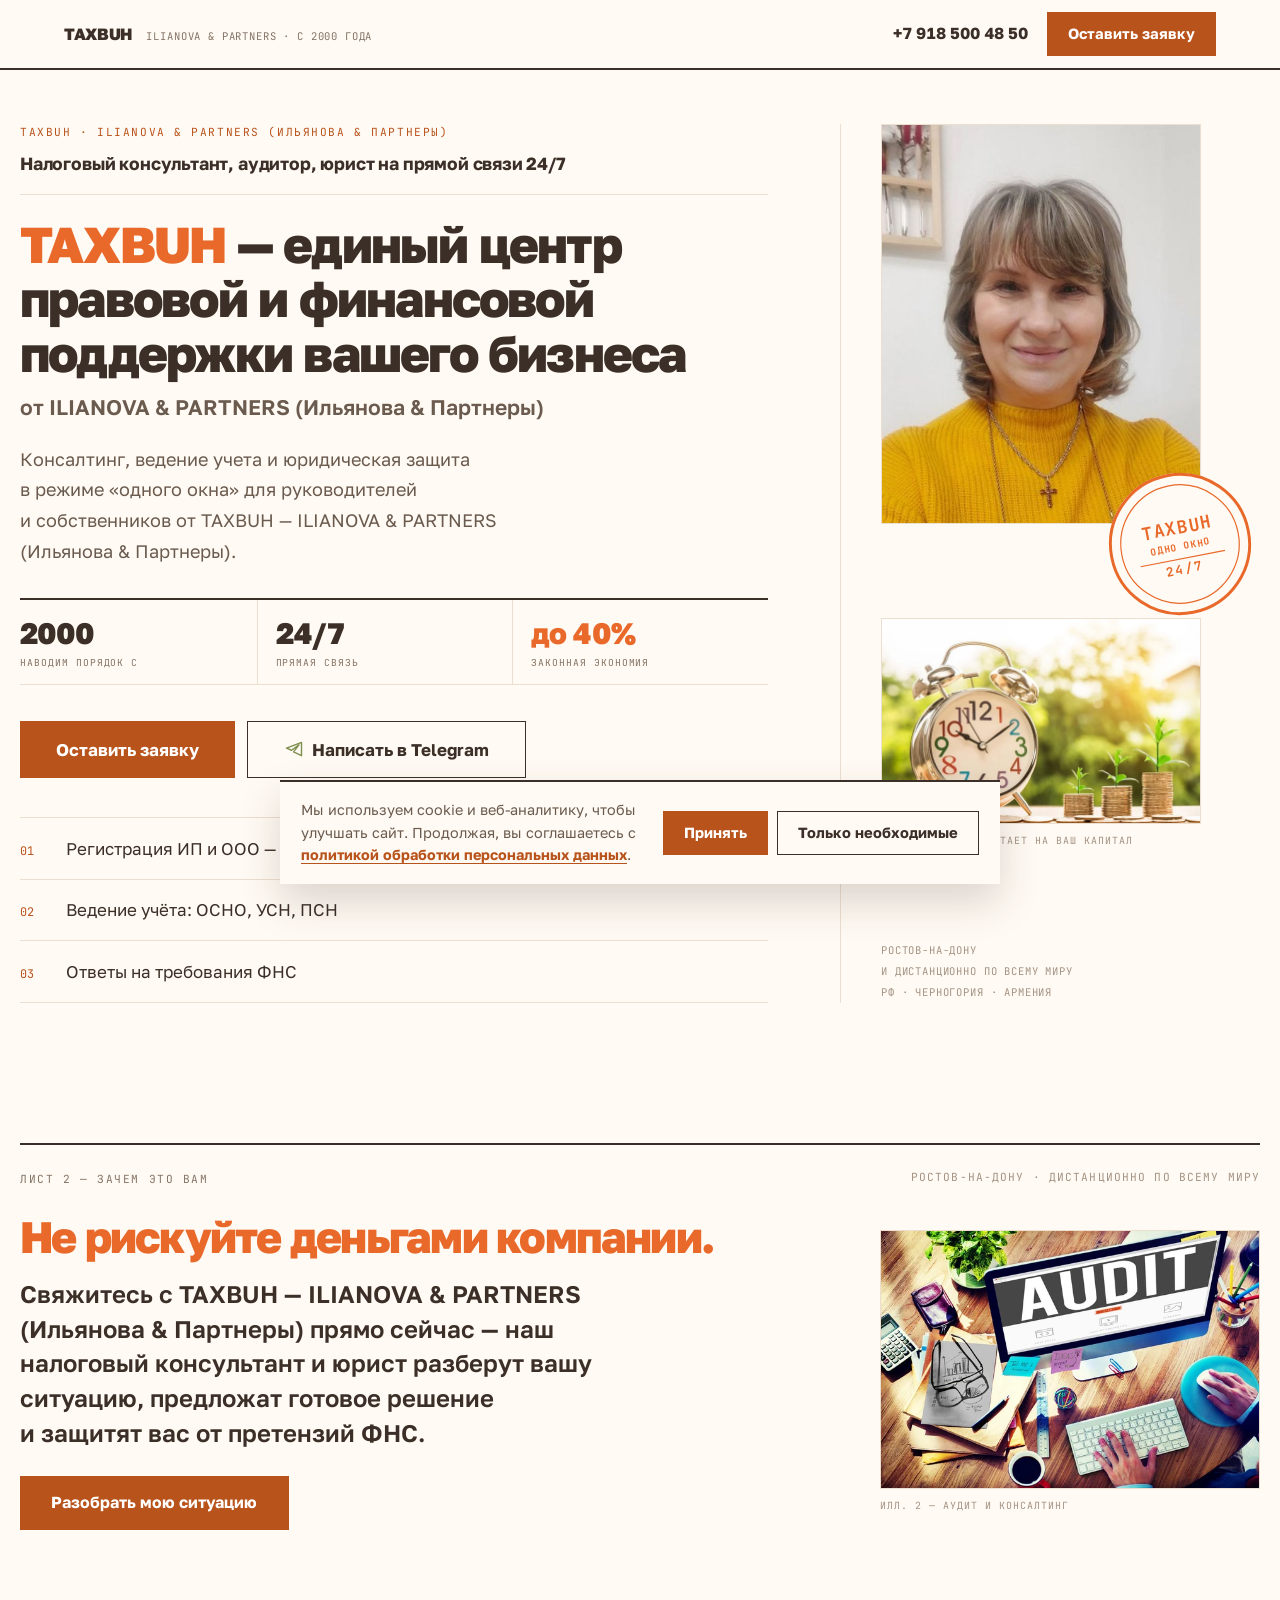
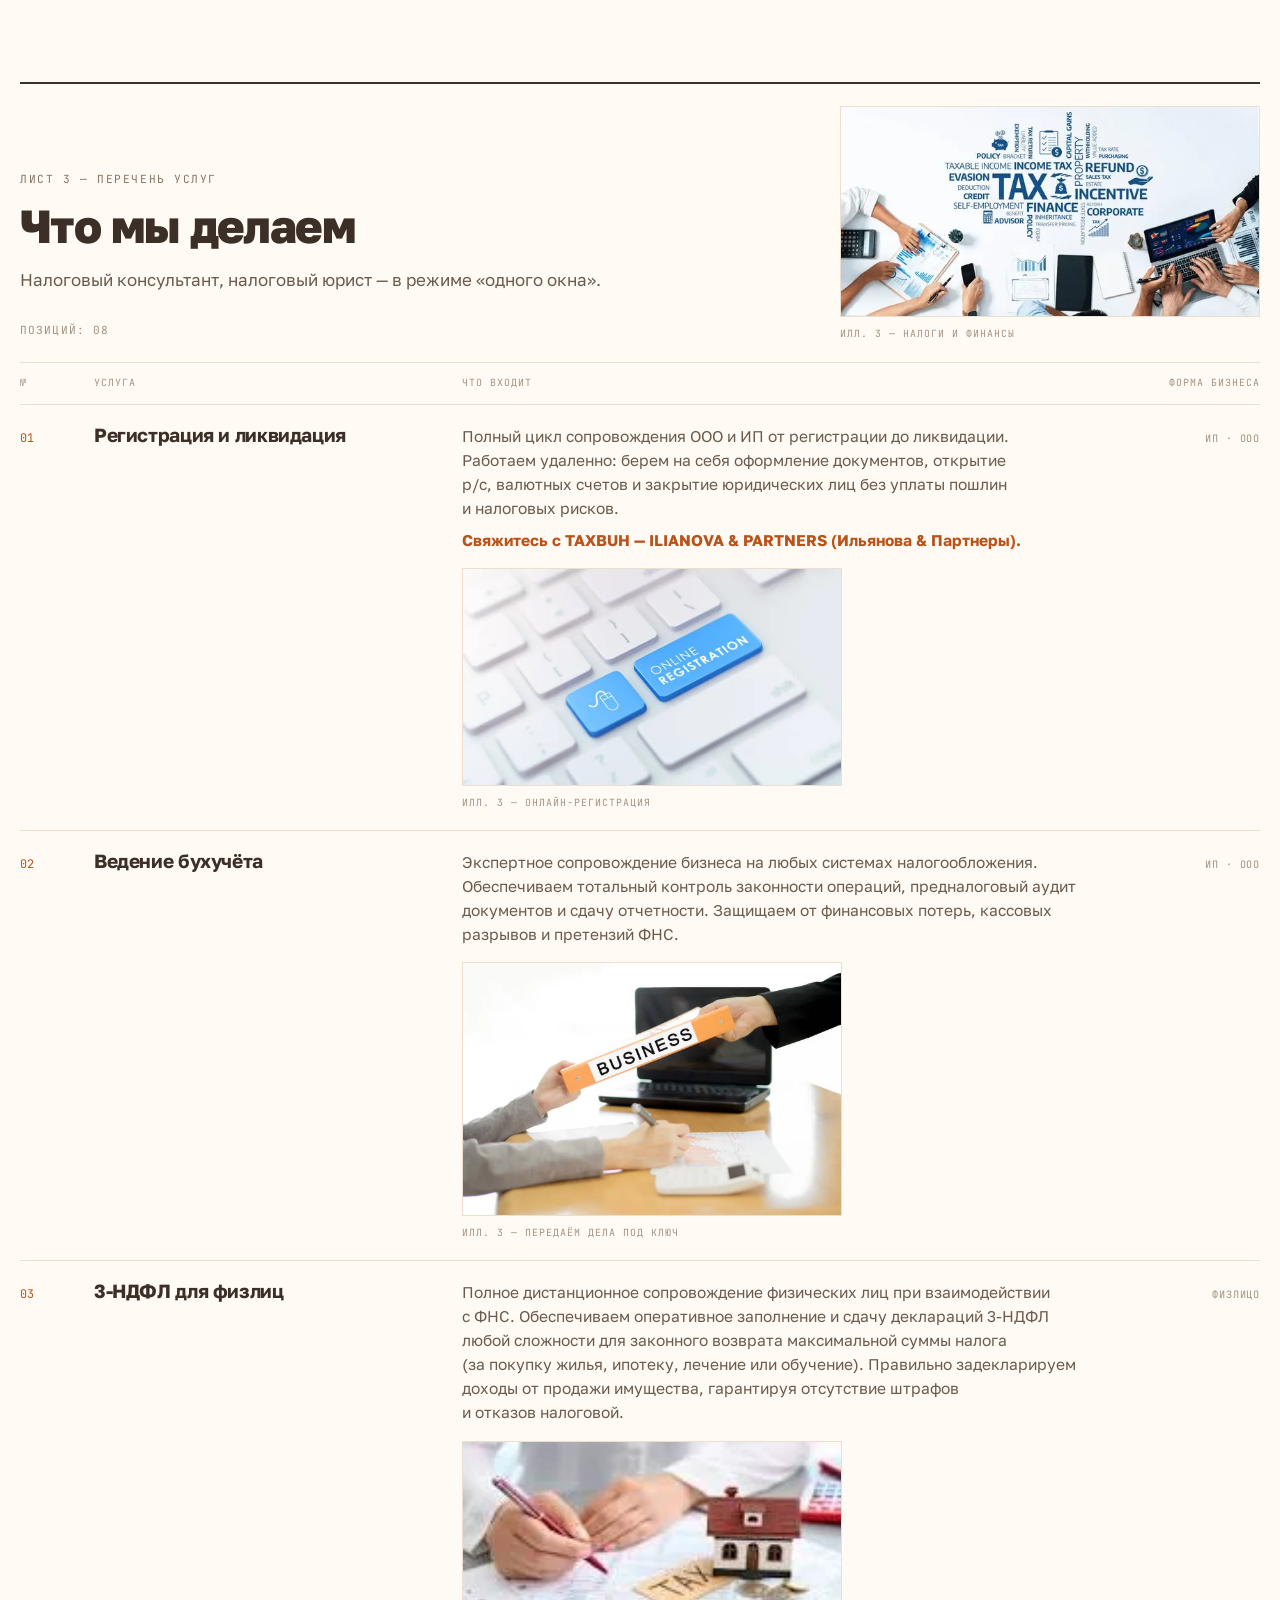
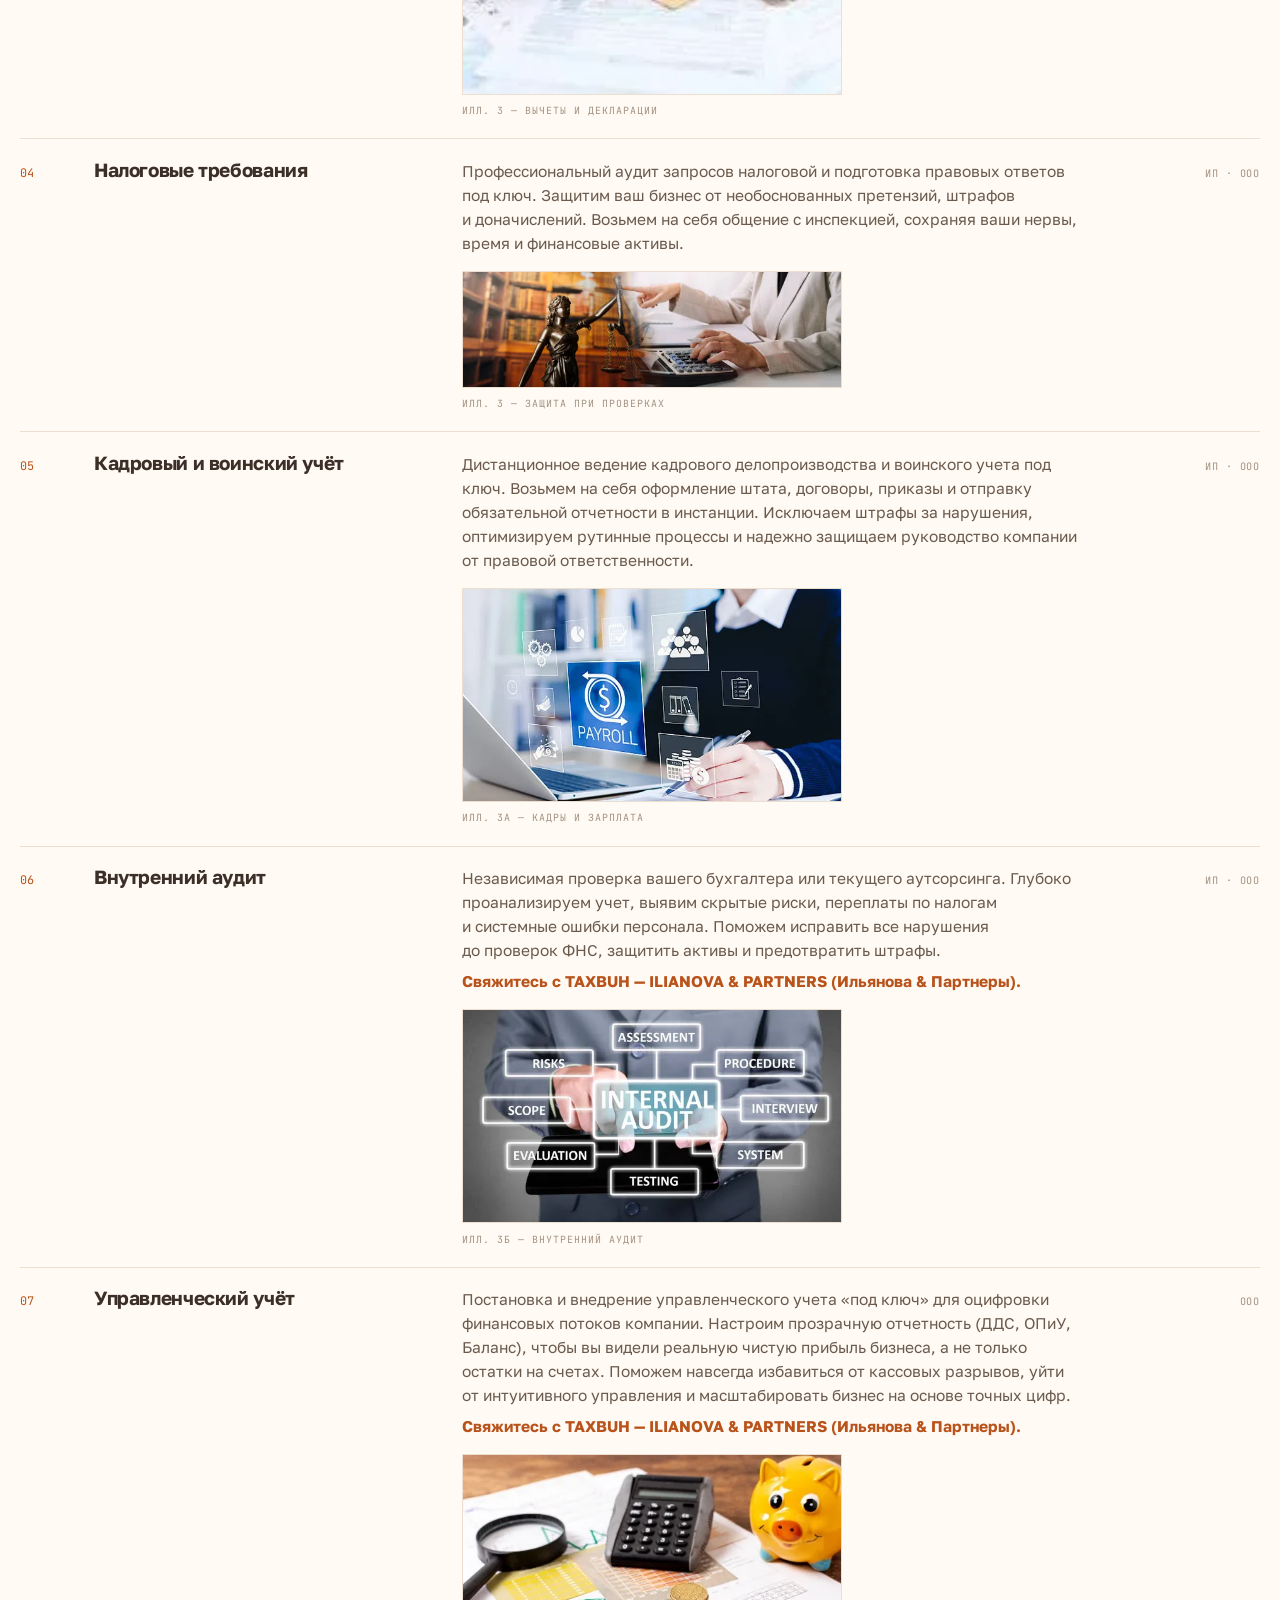
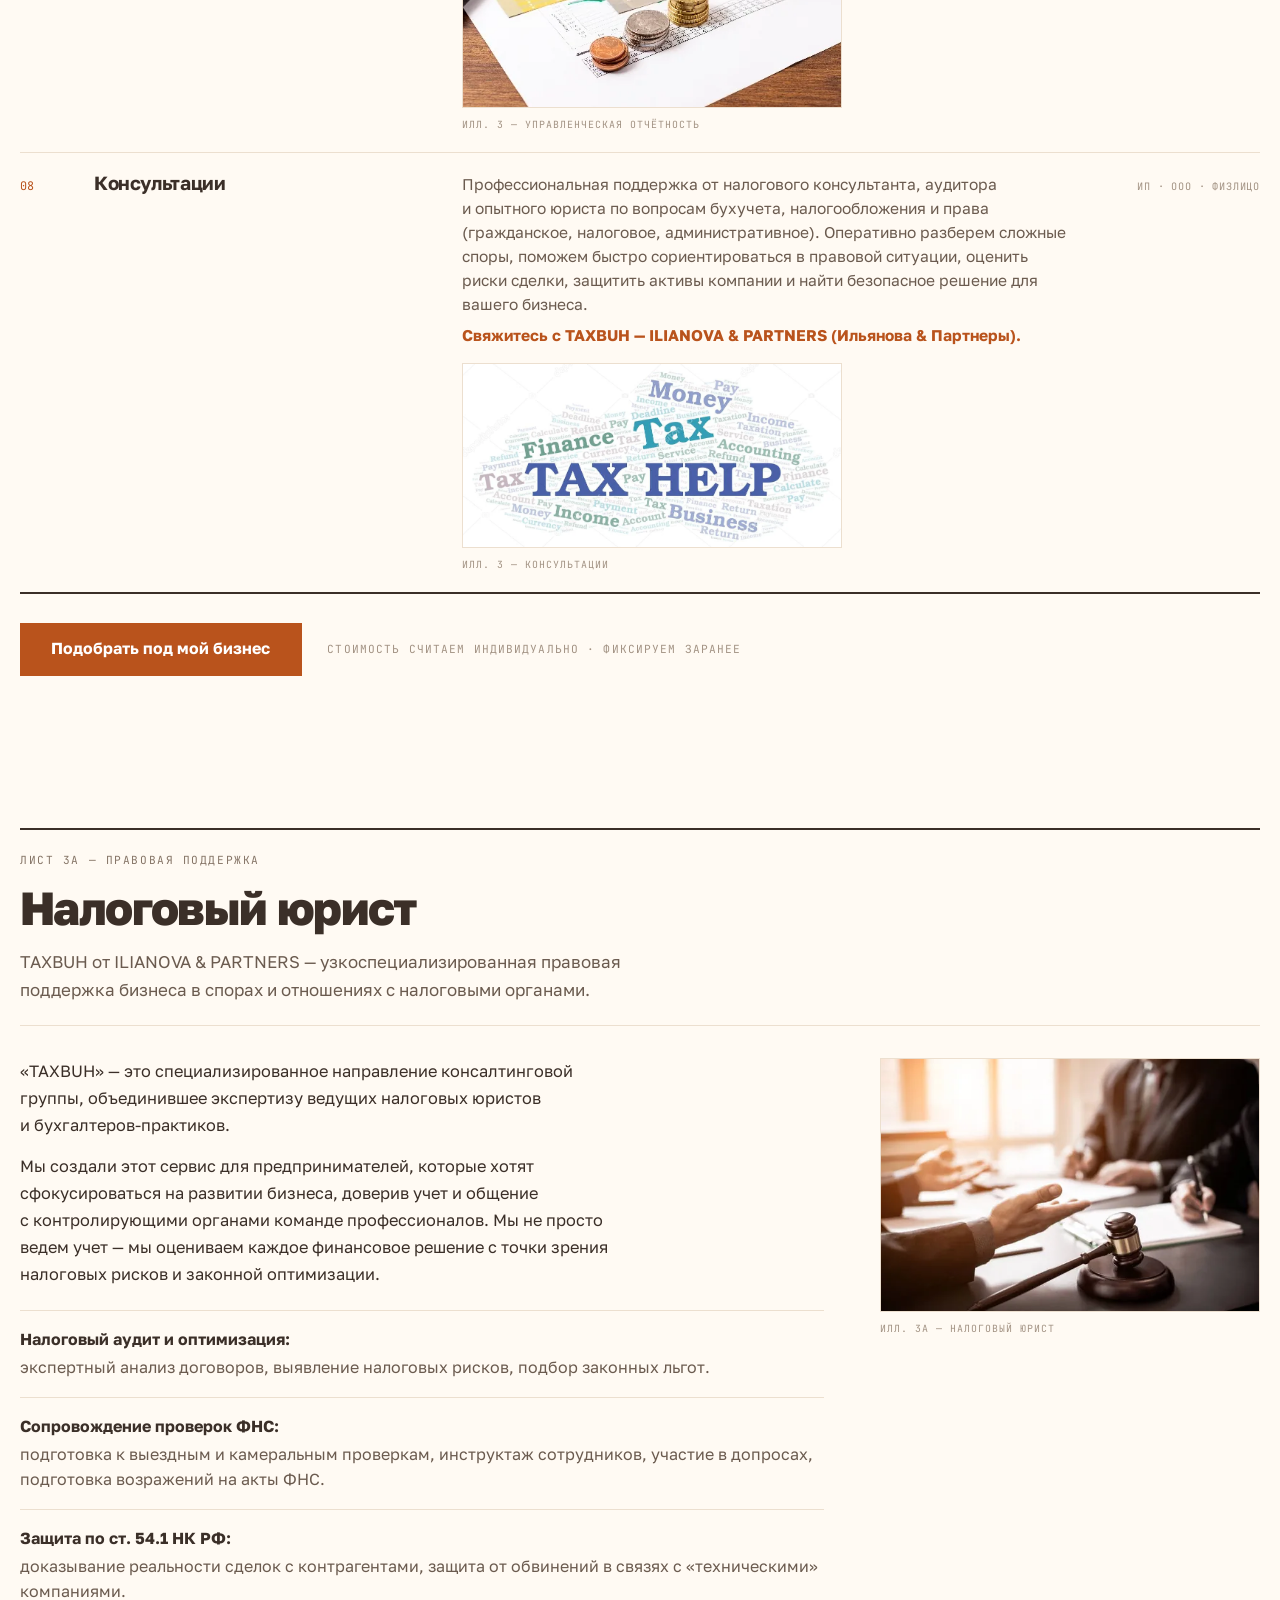
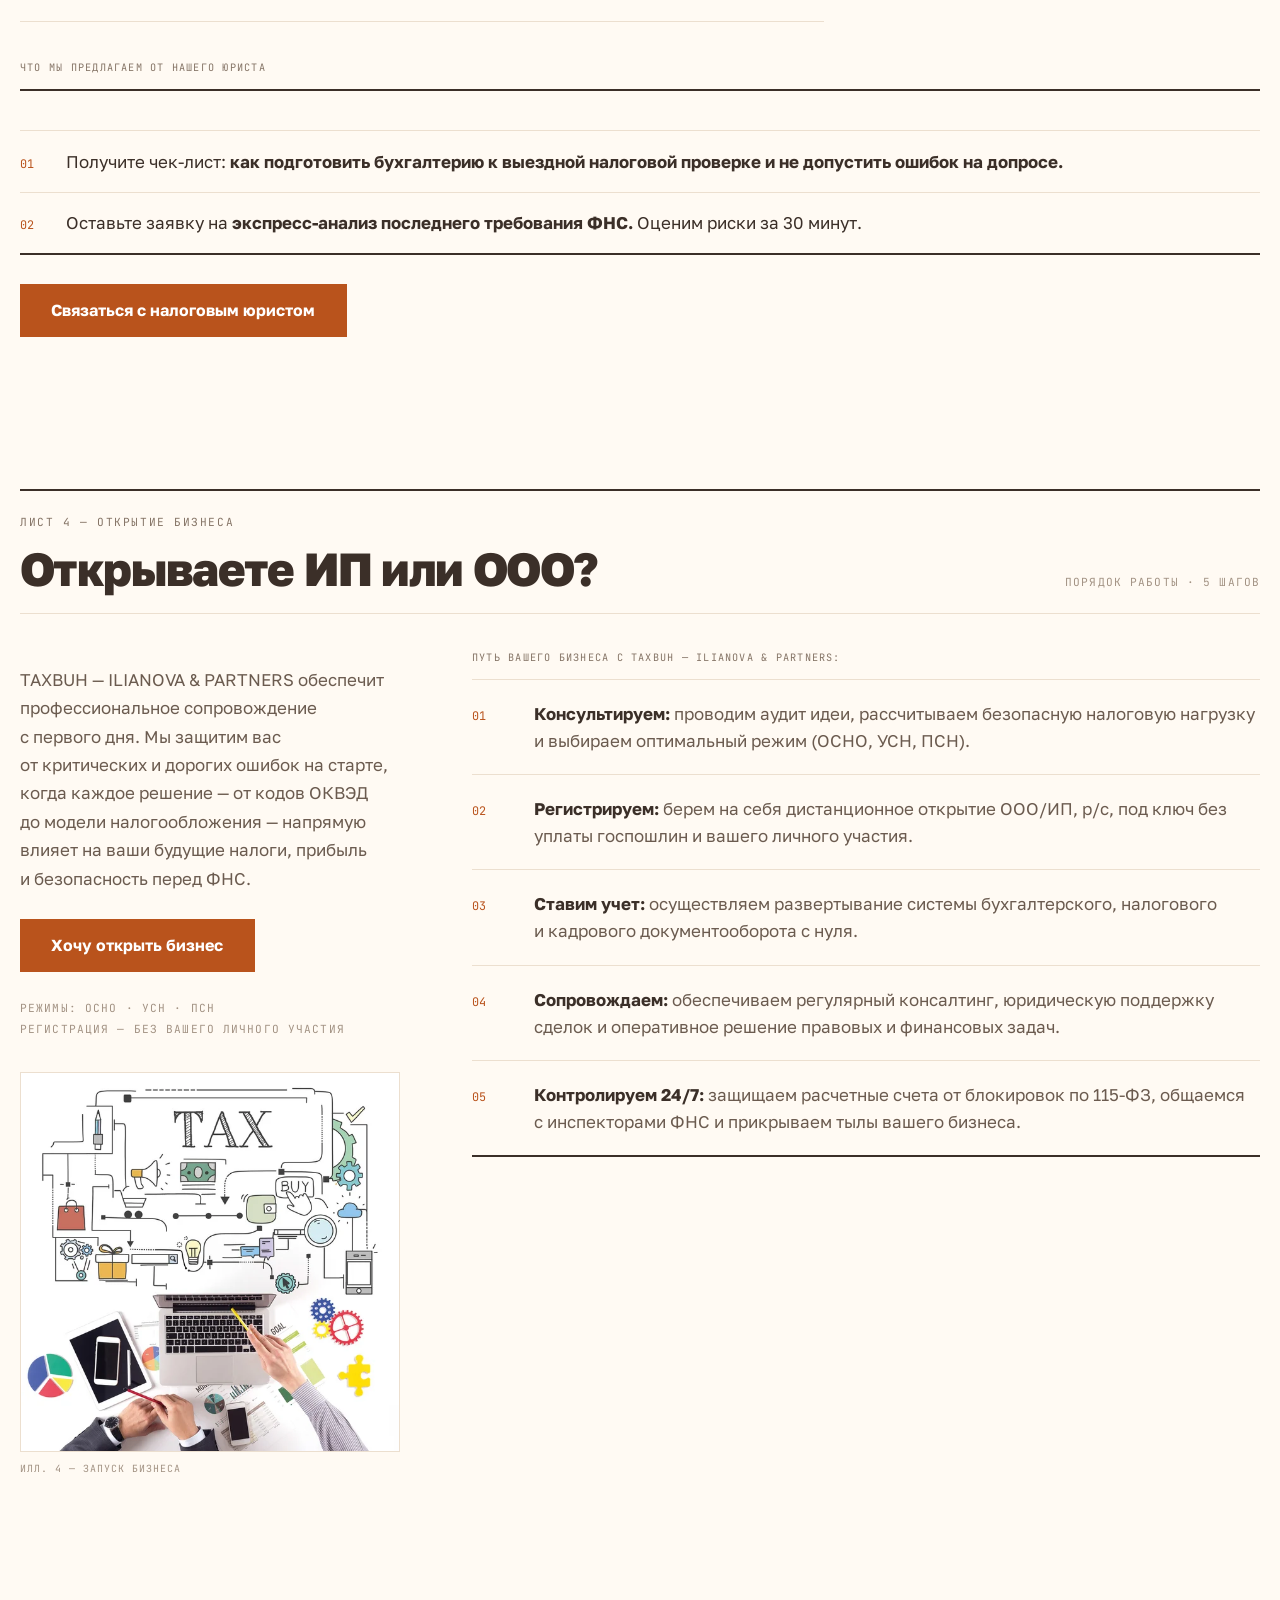
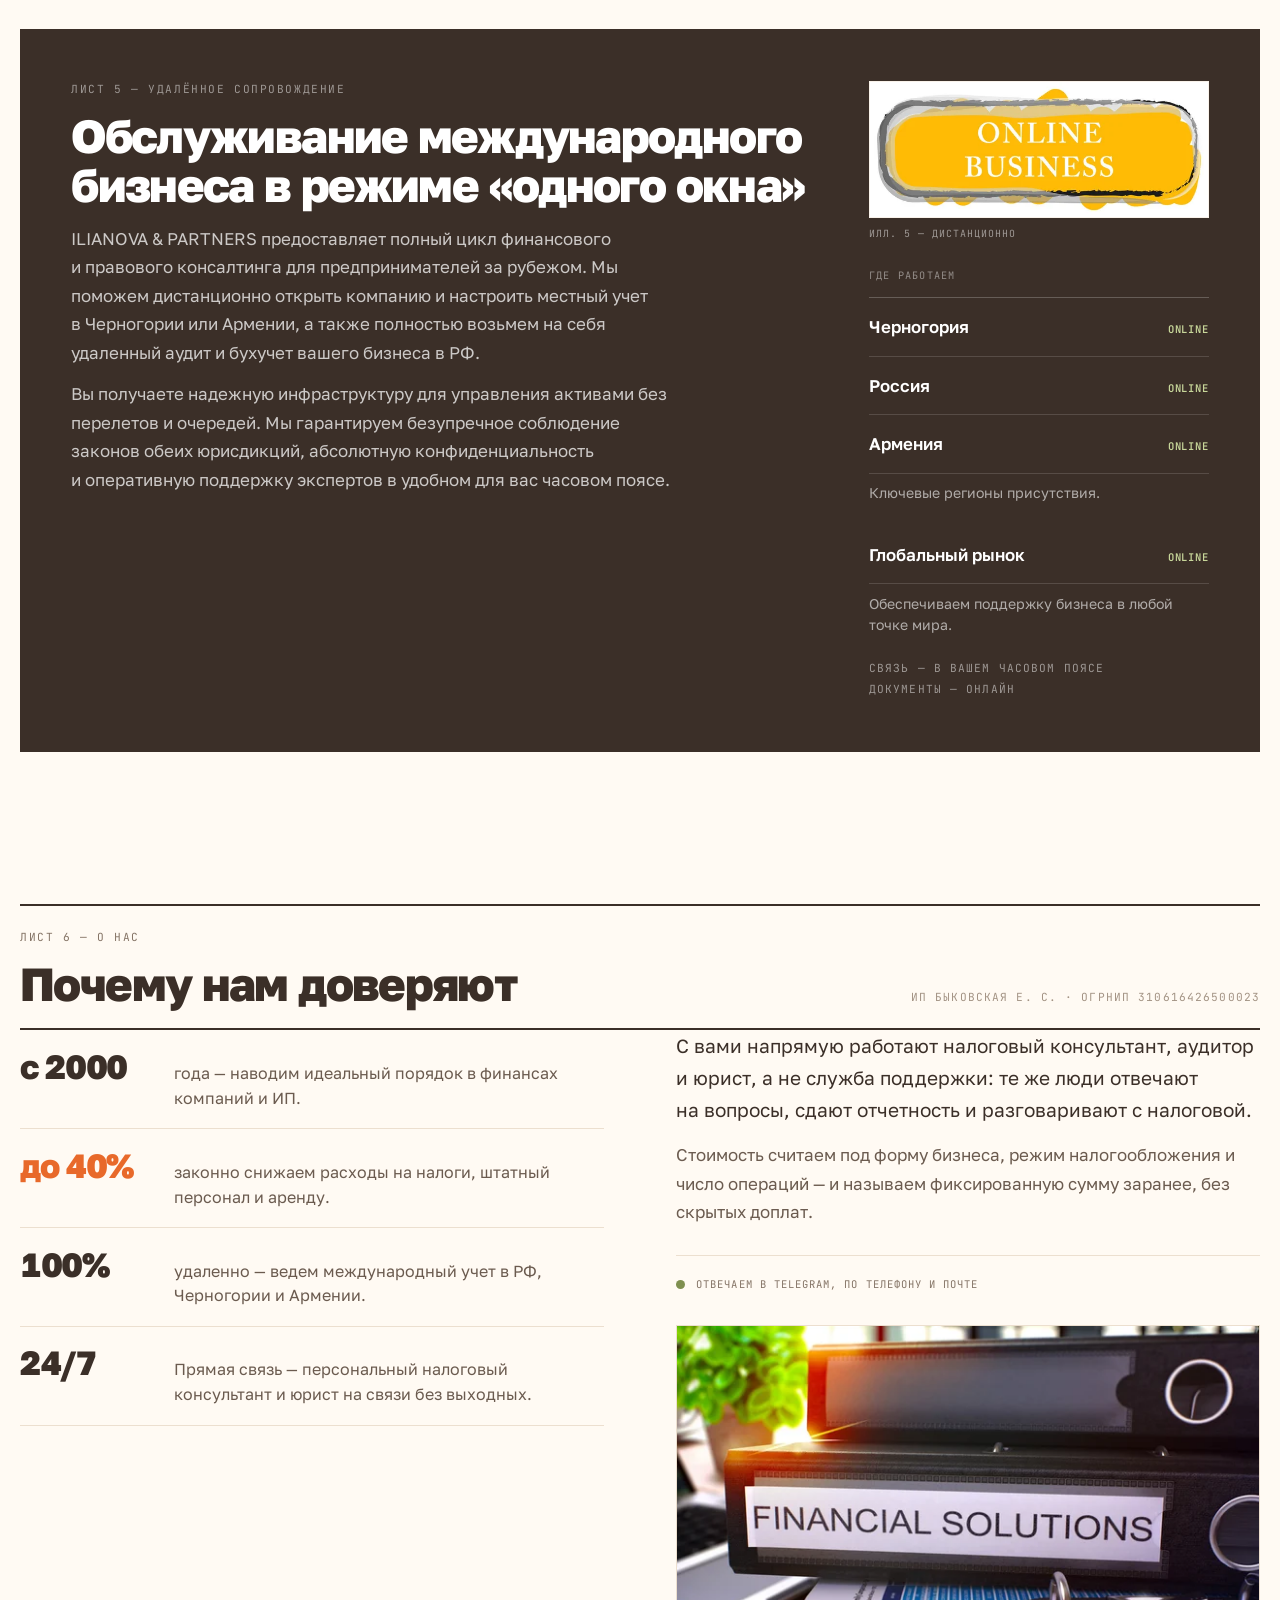
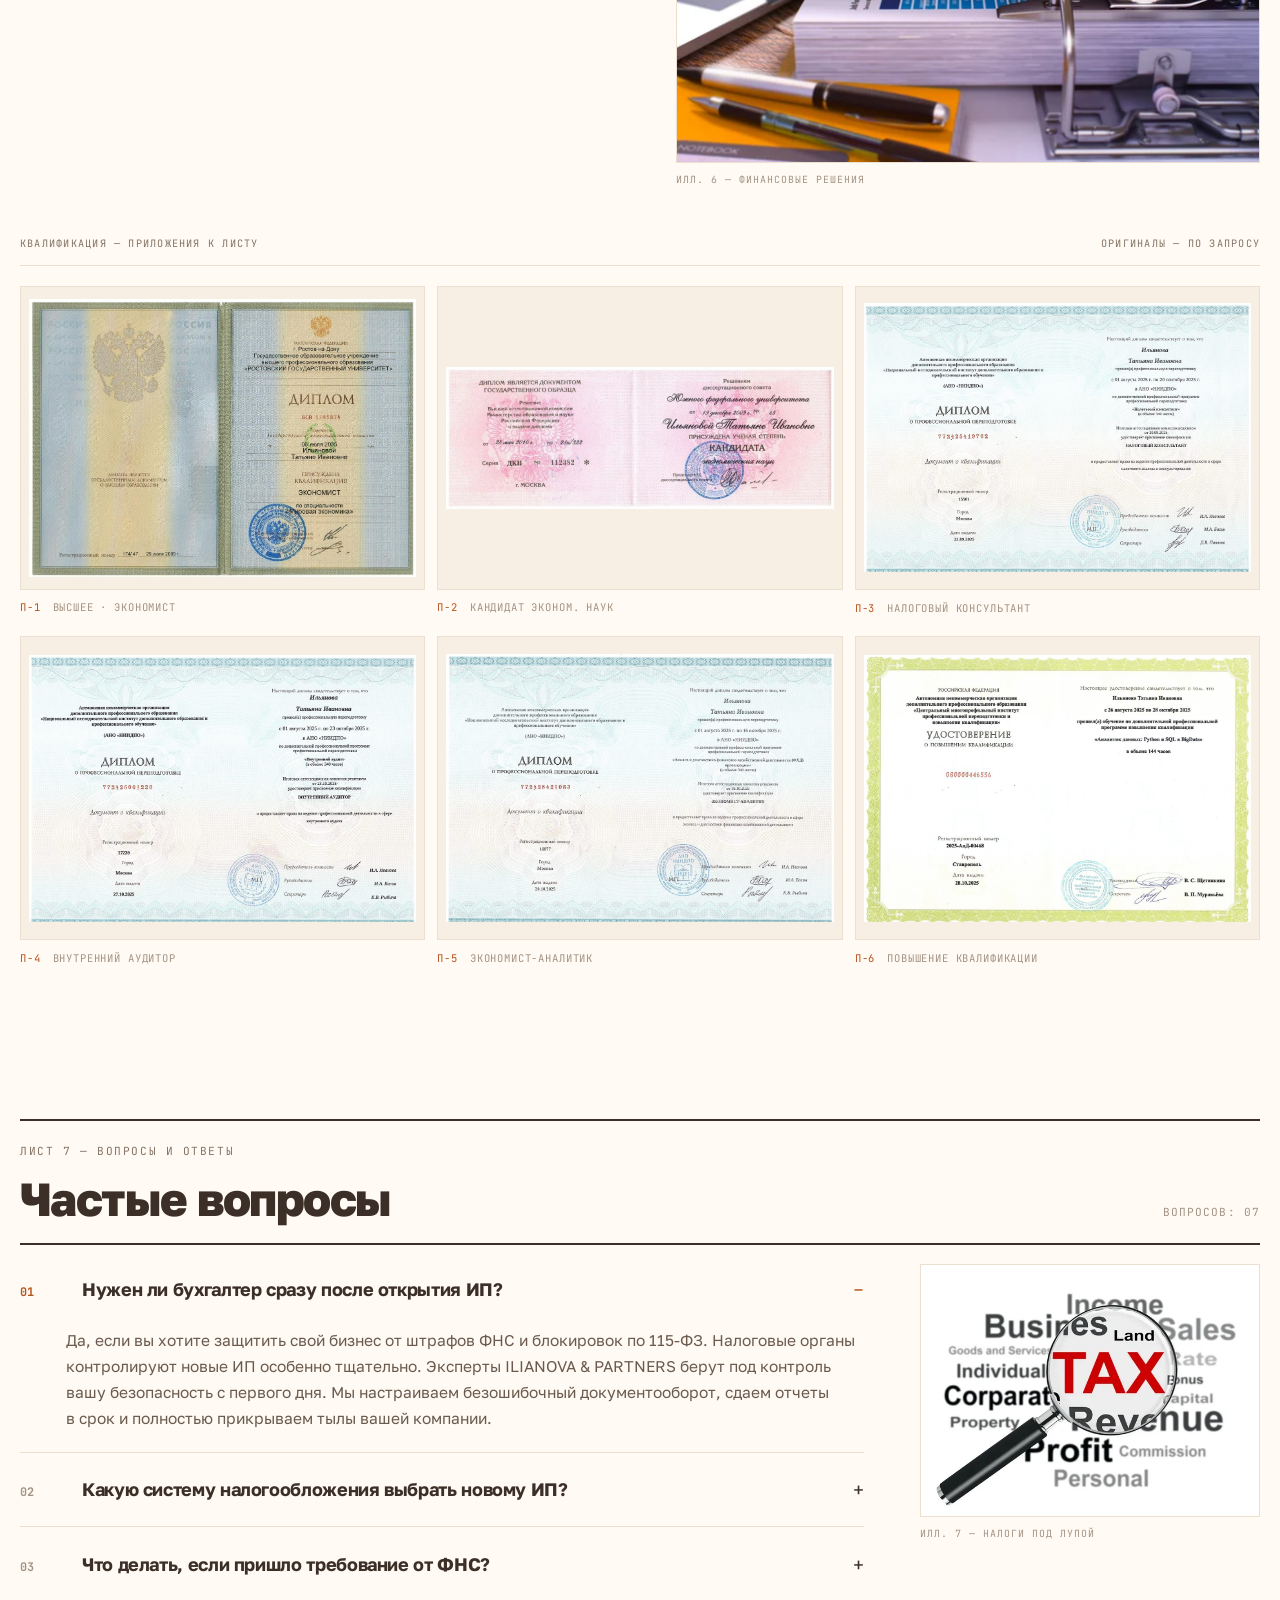
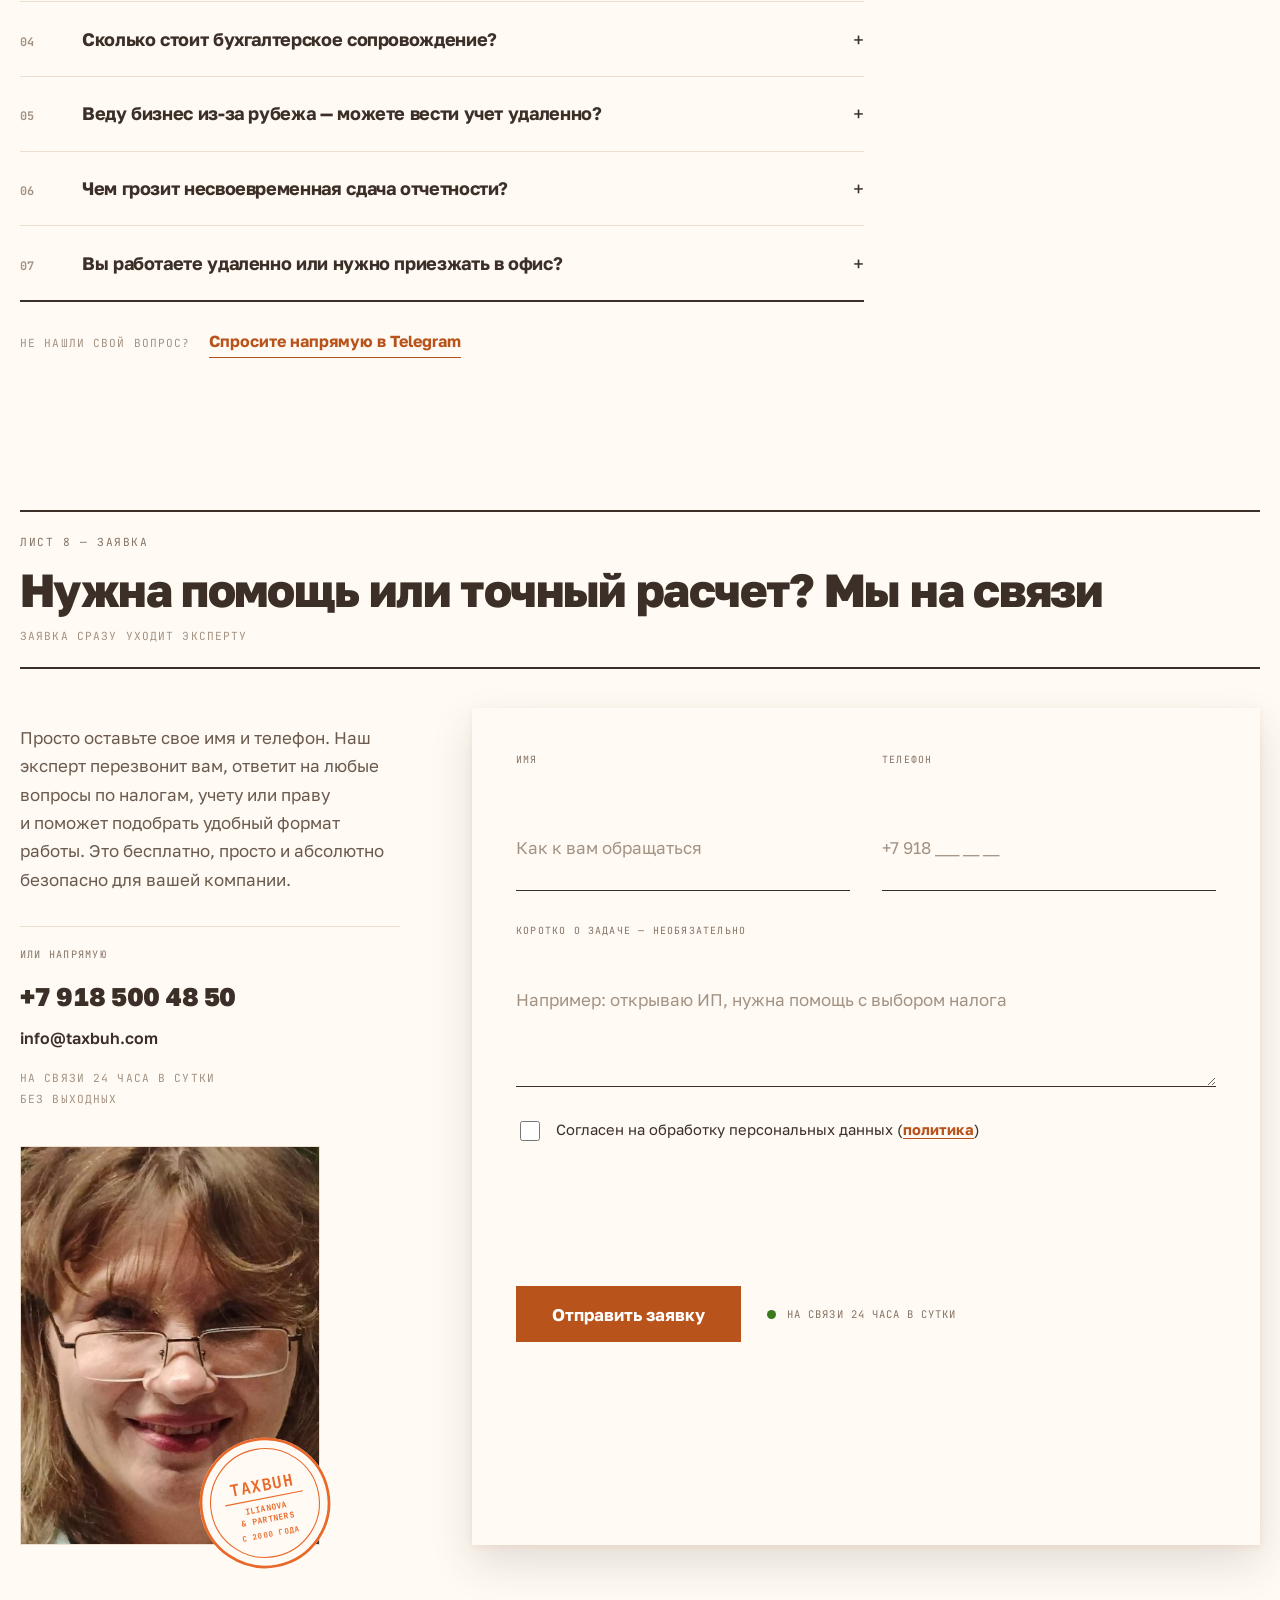
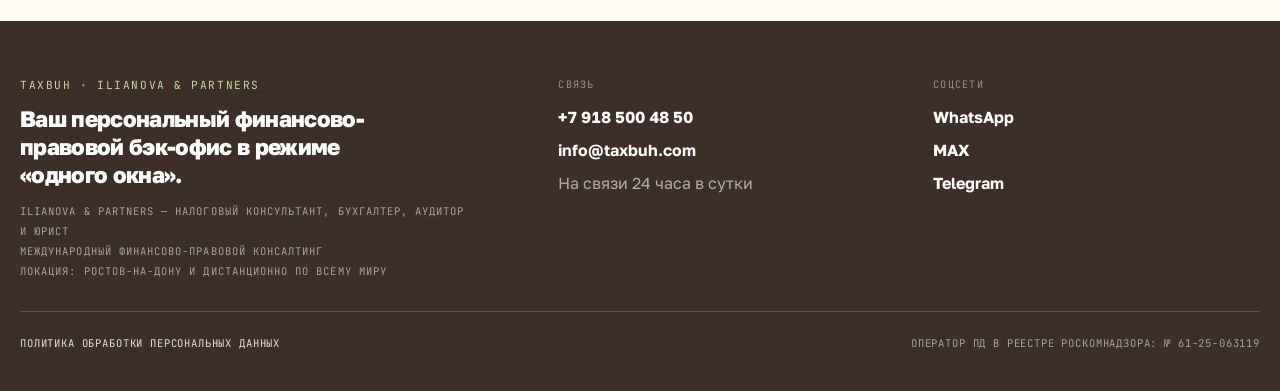
==== commit 203d629b: "Часы в полном кадре" ====
--- a/vedomost/index.html
+++ b/vedomost/index.html
@@ -141,7 +141,7 @@
           </svg>
 
           <figure class="ill hero-ill">
-            <img src="assets/img/topbar-clock.webp" width="382" height="163" alt="Часы и растущие стопки монет" loading="lazy" decoding="async">
+            <img src="assets/img/hero-clock.webp" width="640" height="410" alt="Часы и растущие стопки монет" loading="lazy" decoding="async">
             <figcaption class="mono">24/7 — ВРЕМЯ РАБОТАЕТ НА ВАШ КАПИТАЛ</figcaption>
           </figure>
 
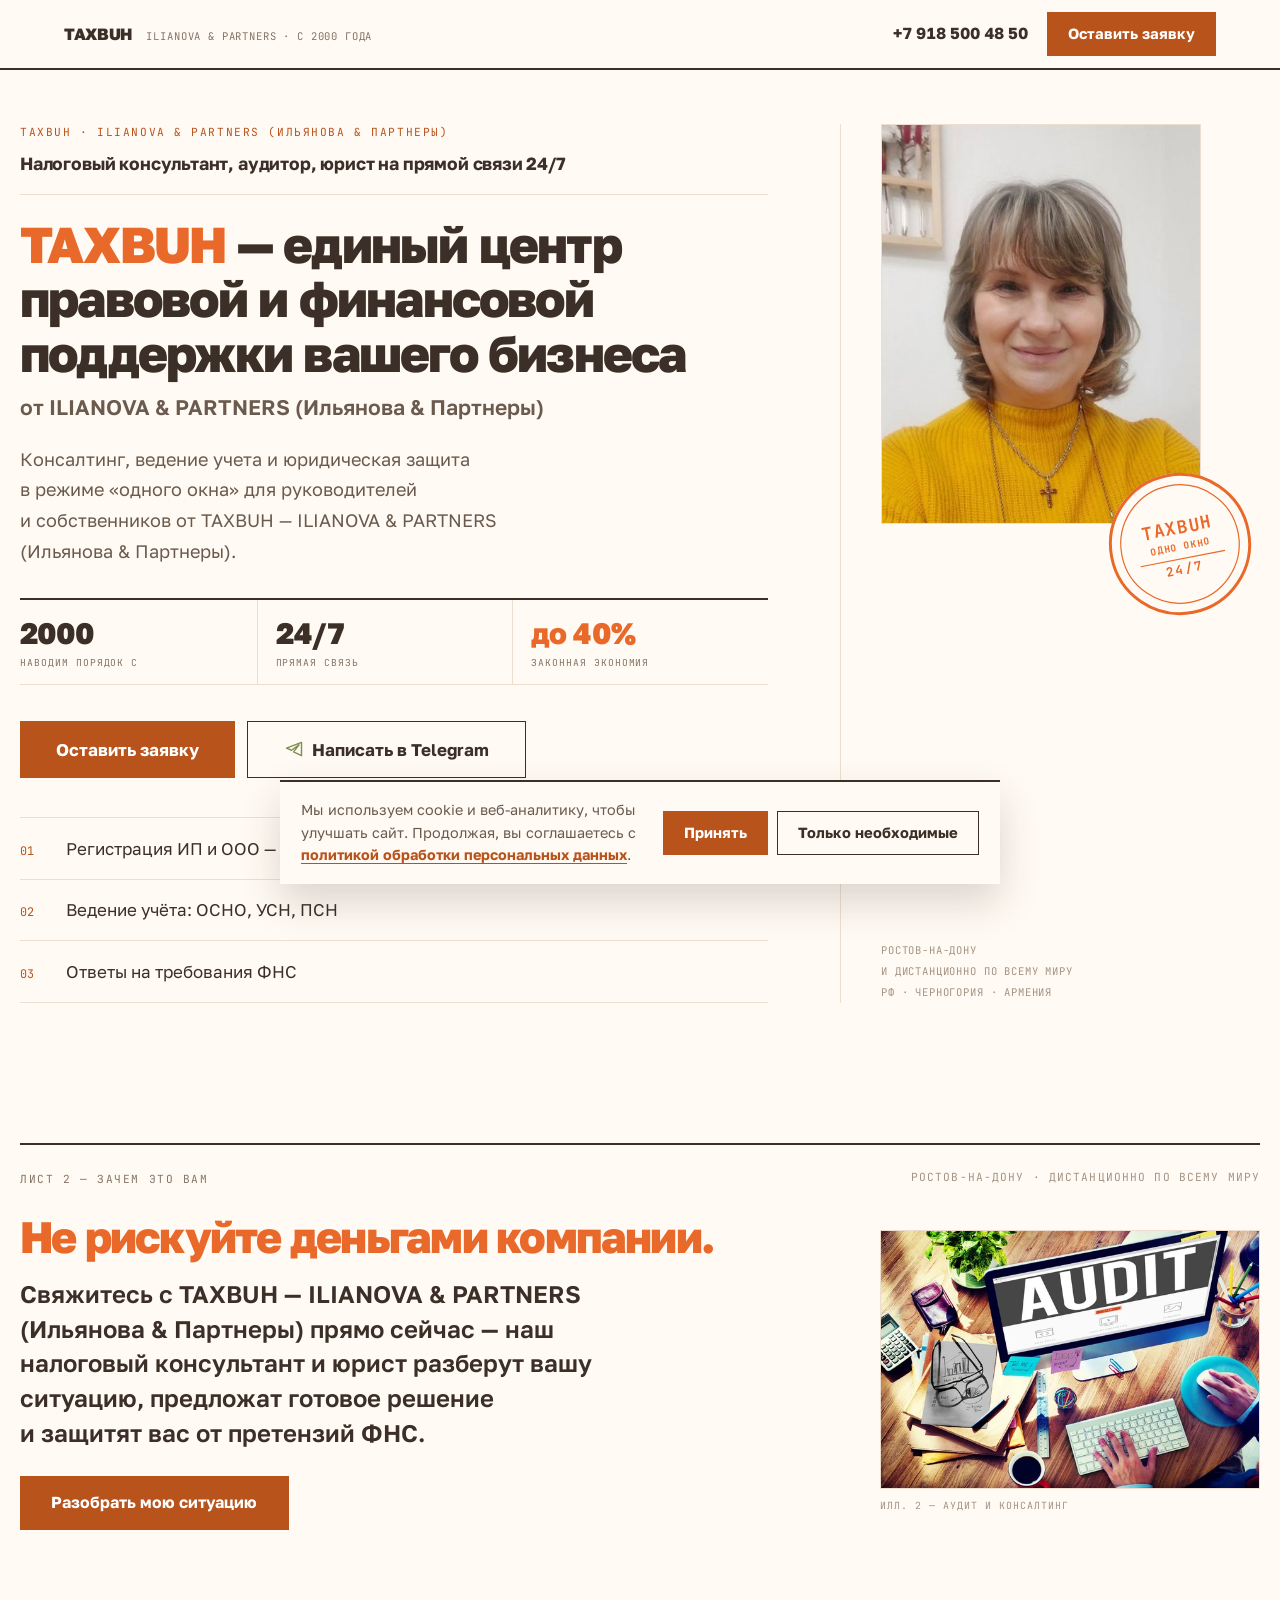
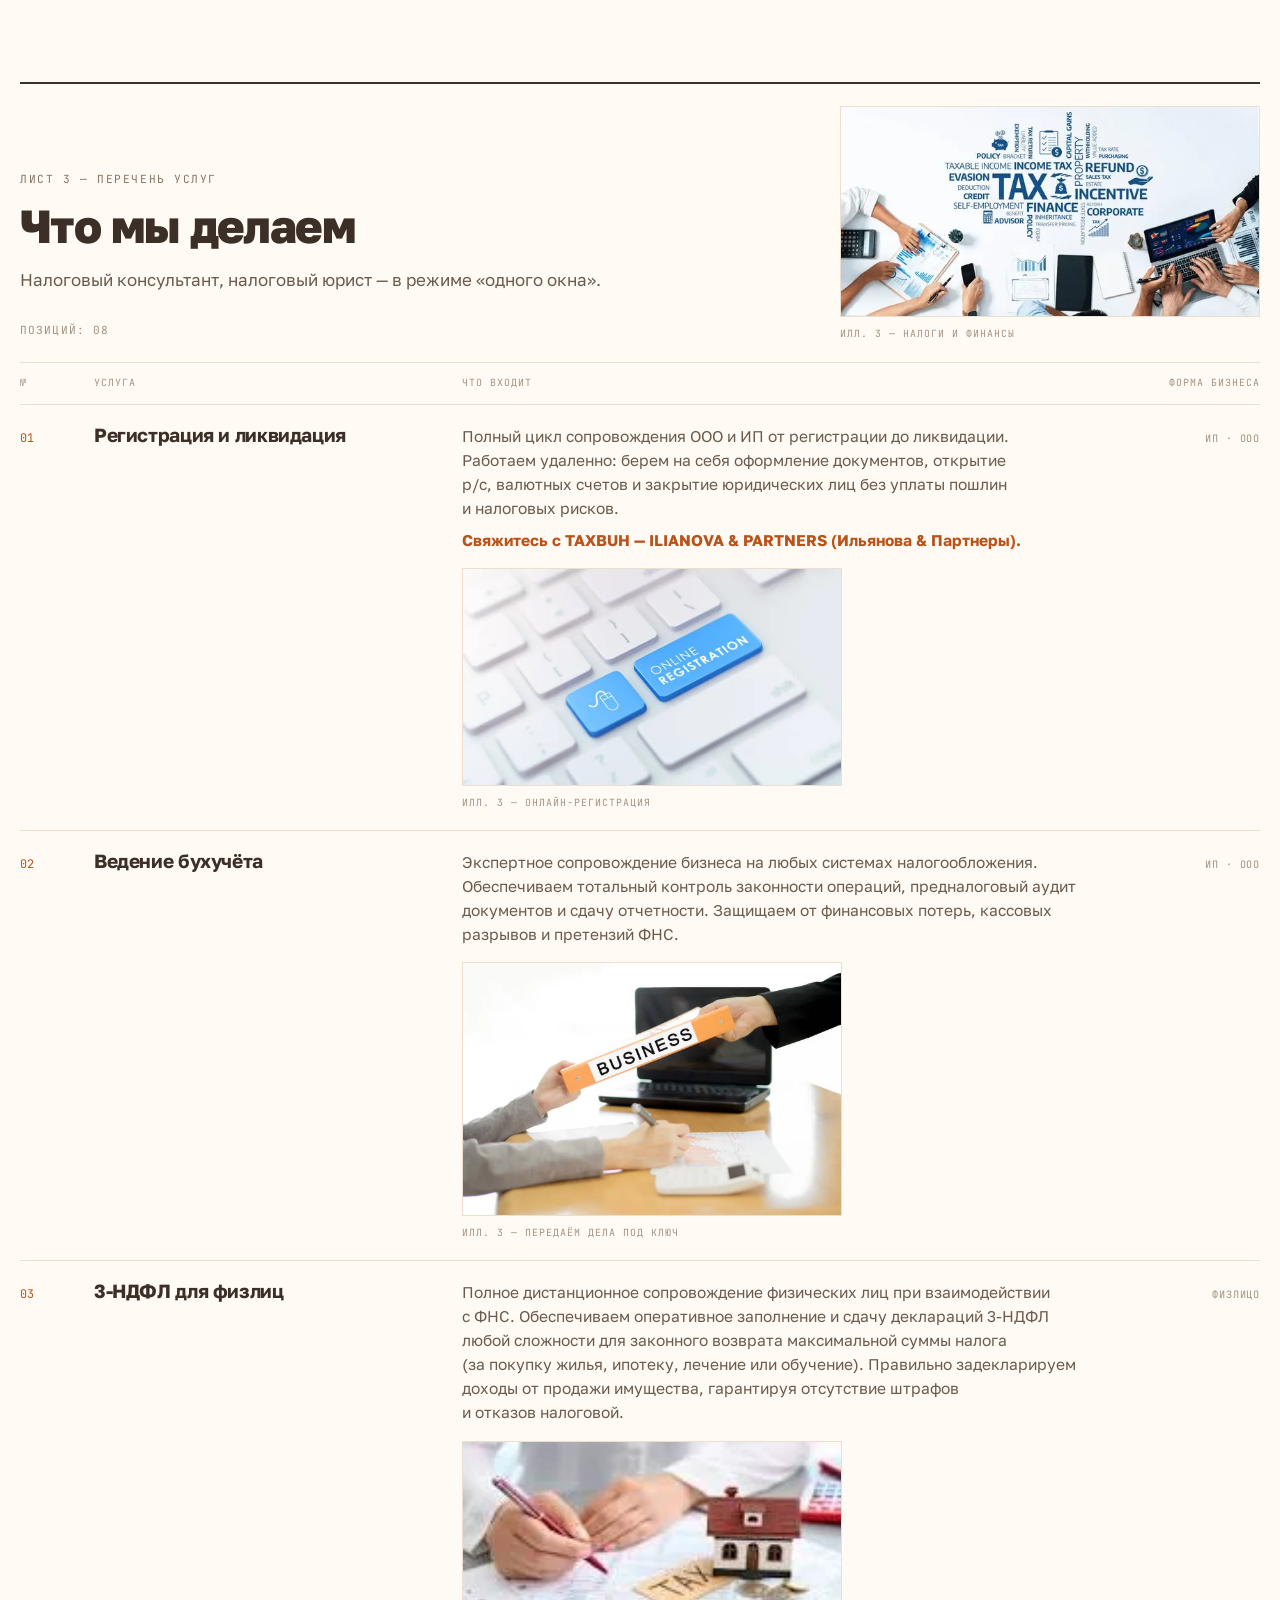
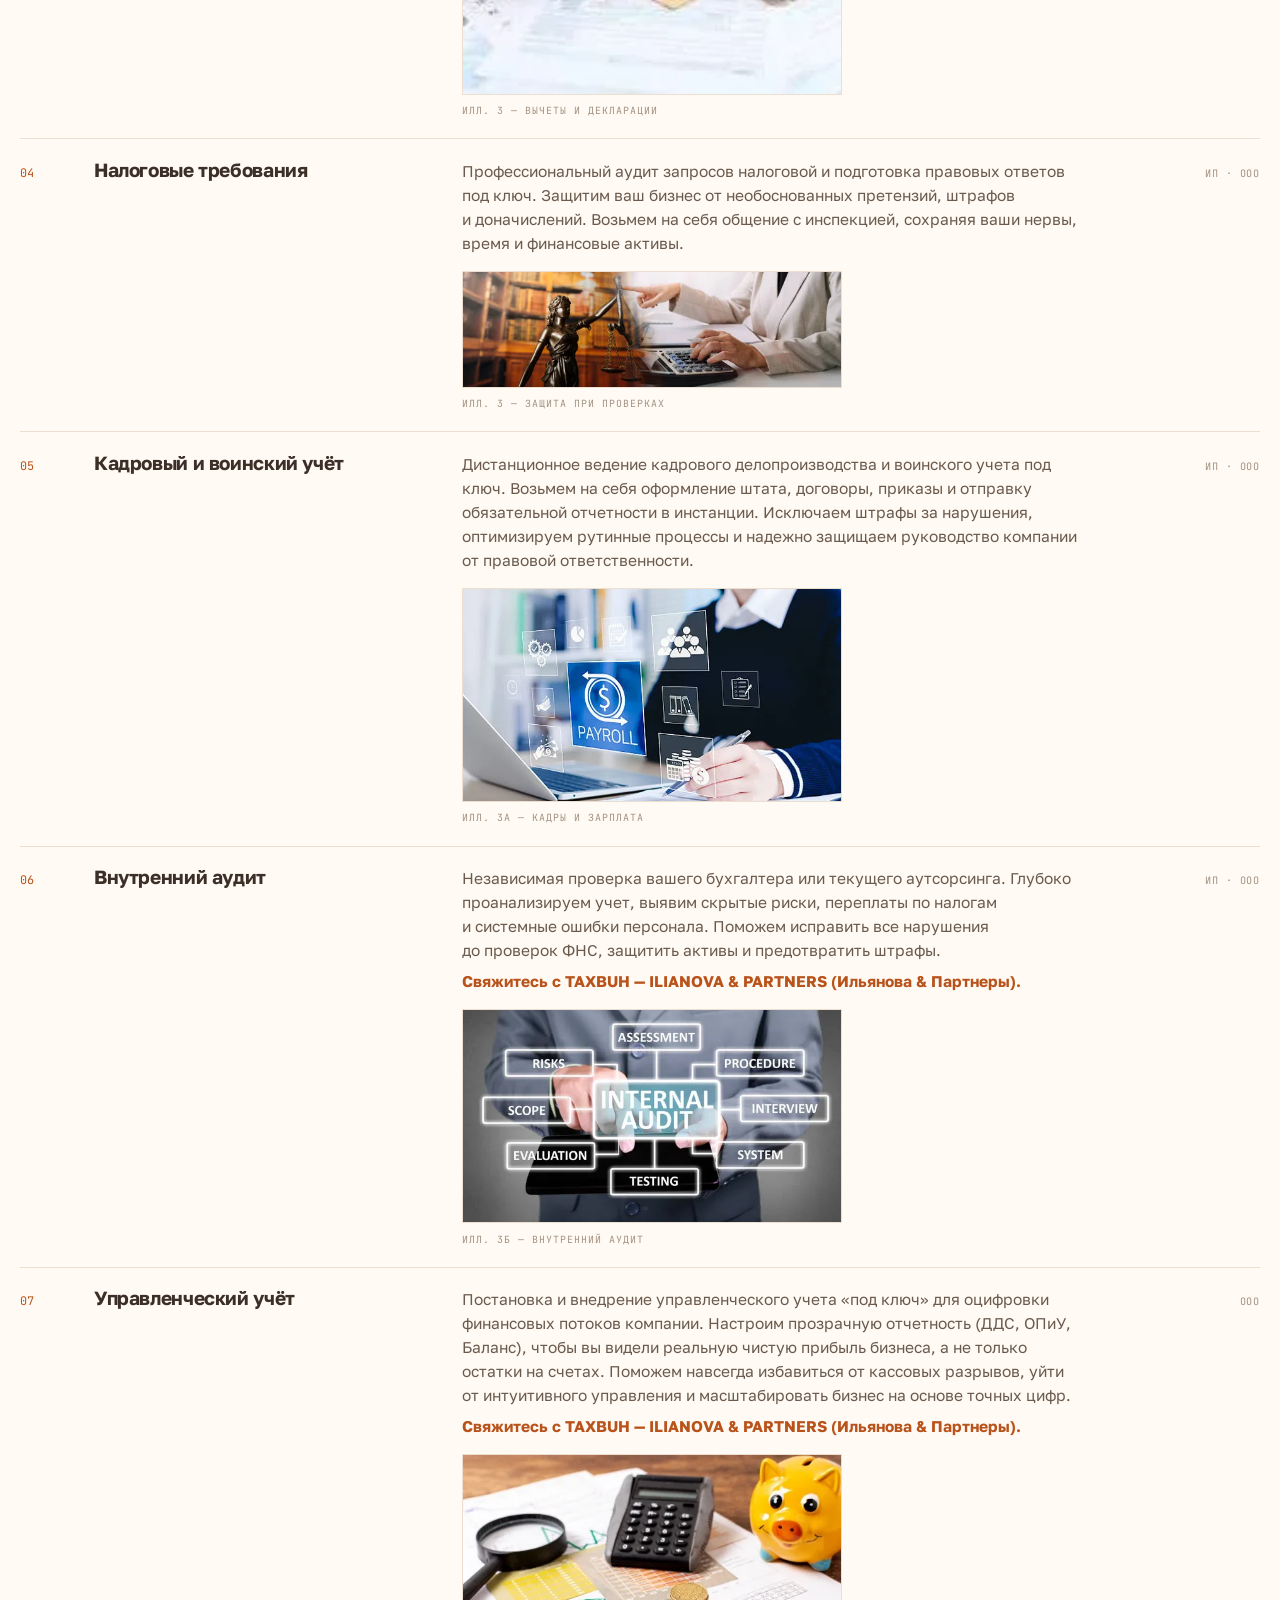
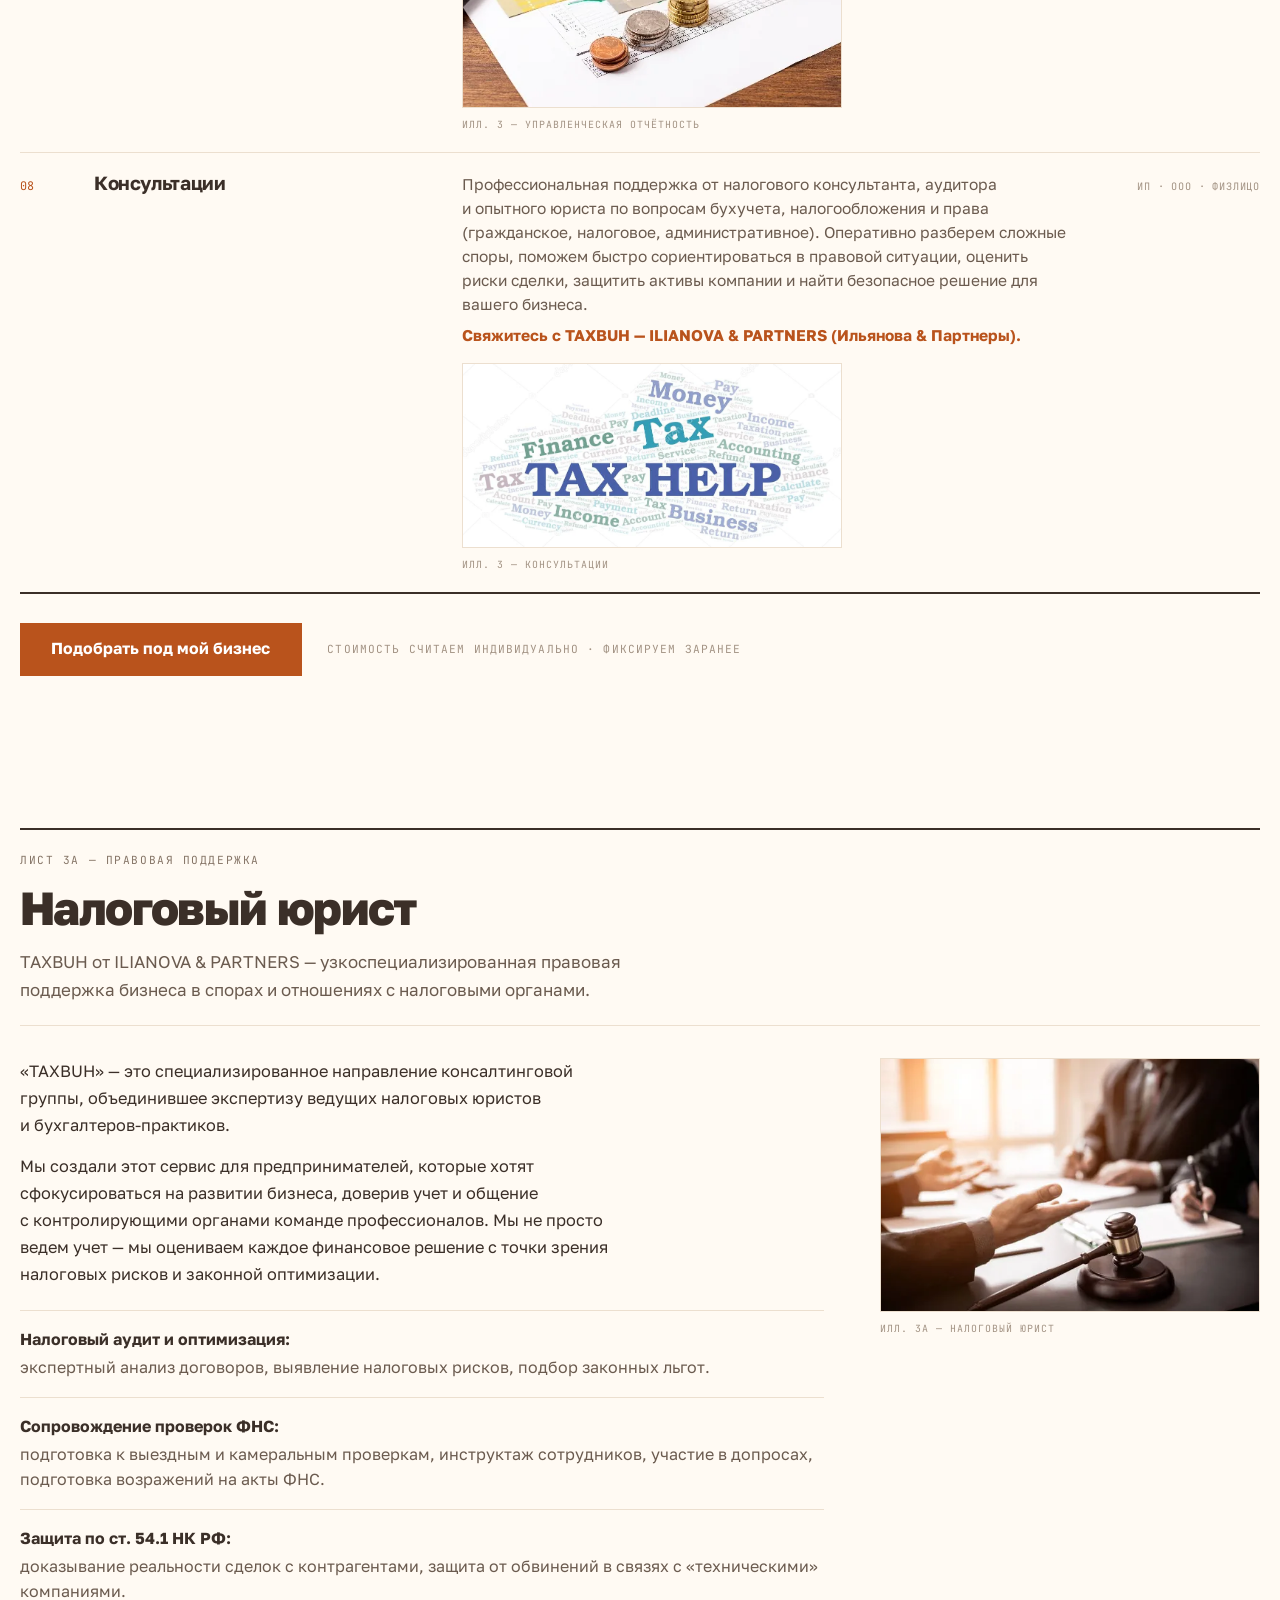
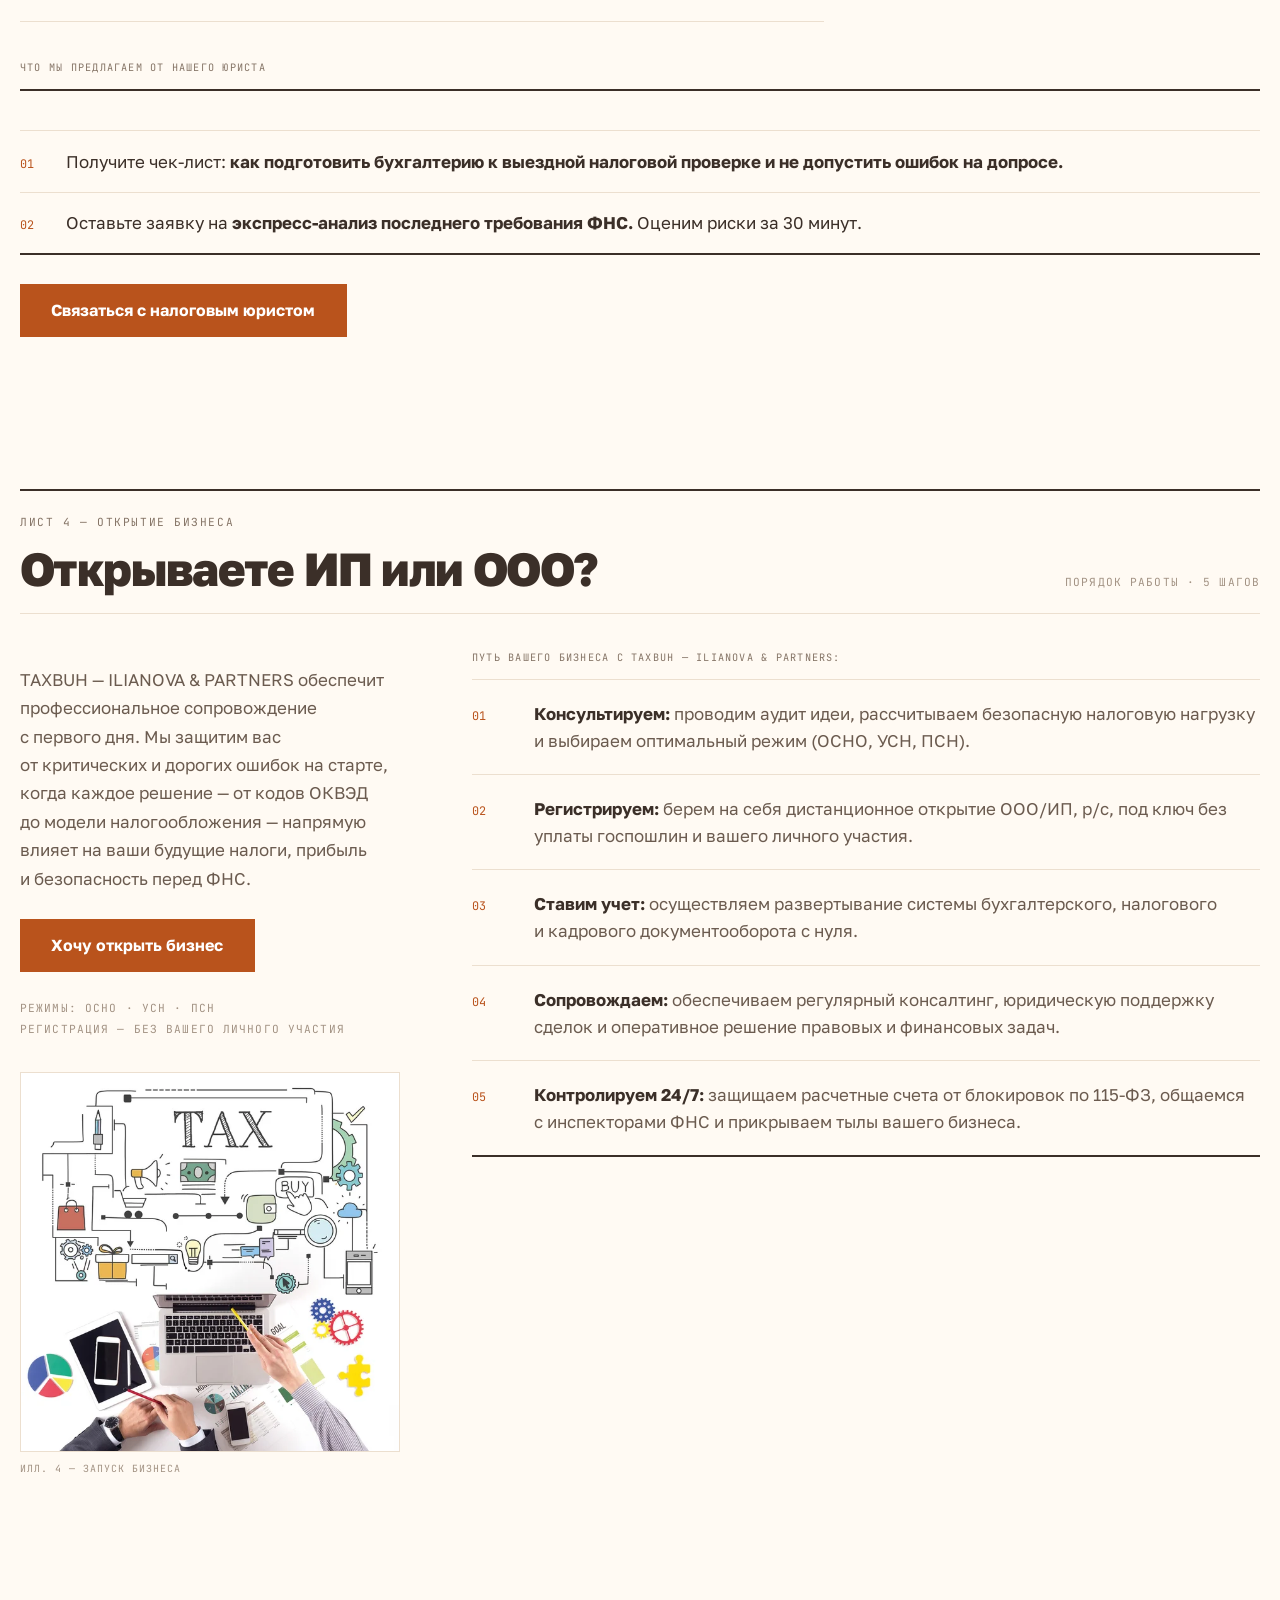
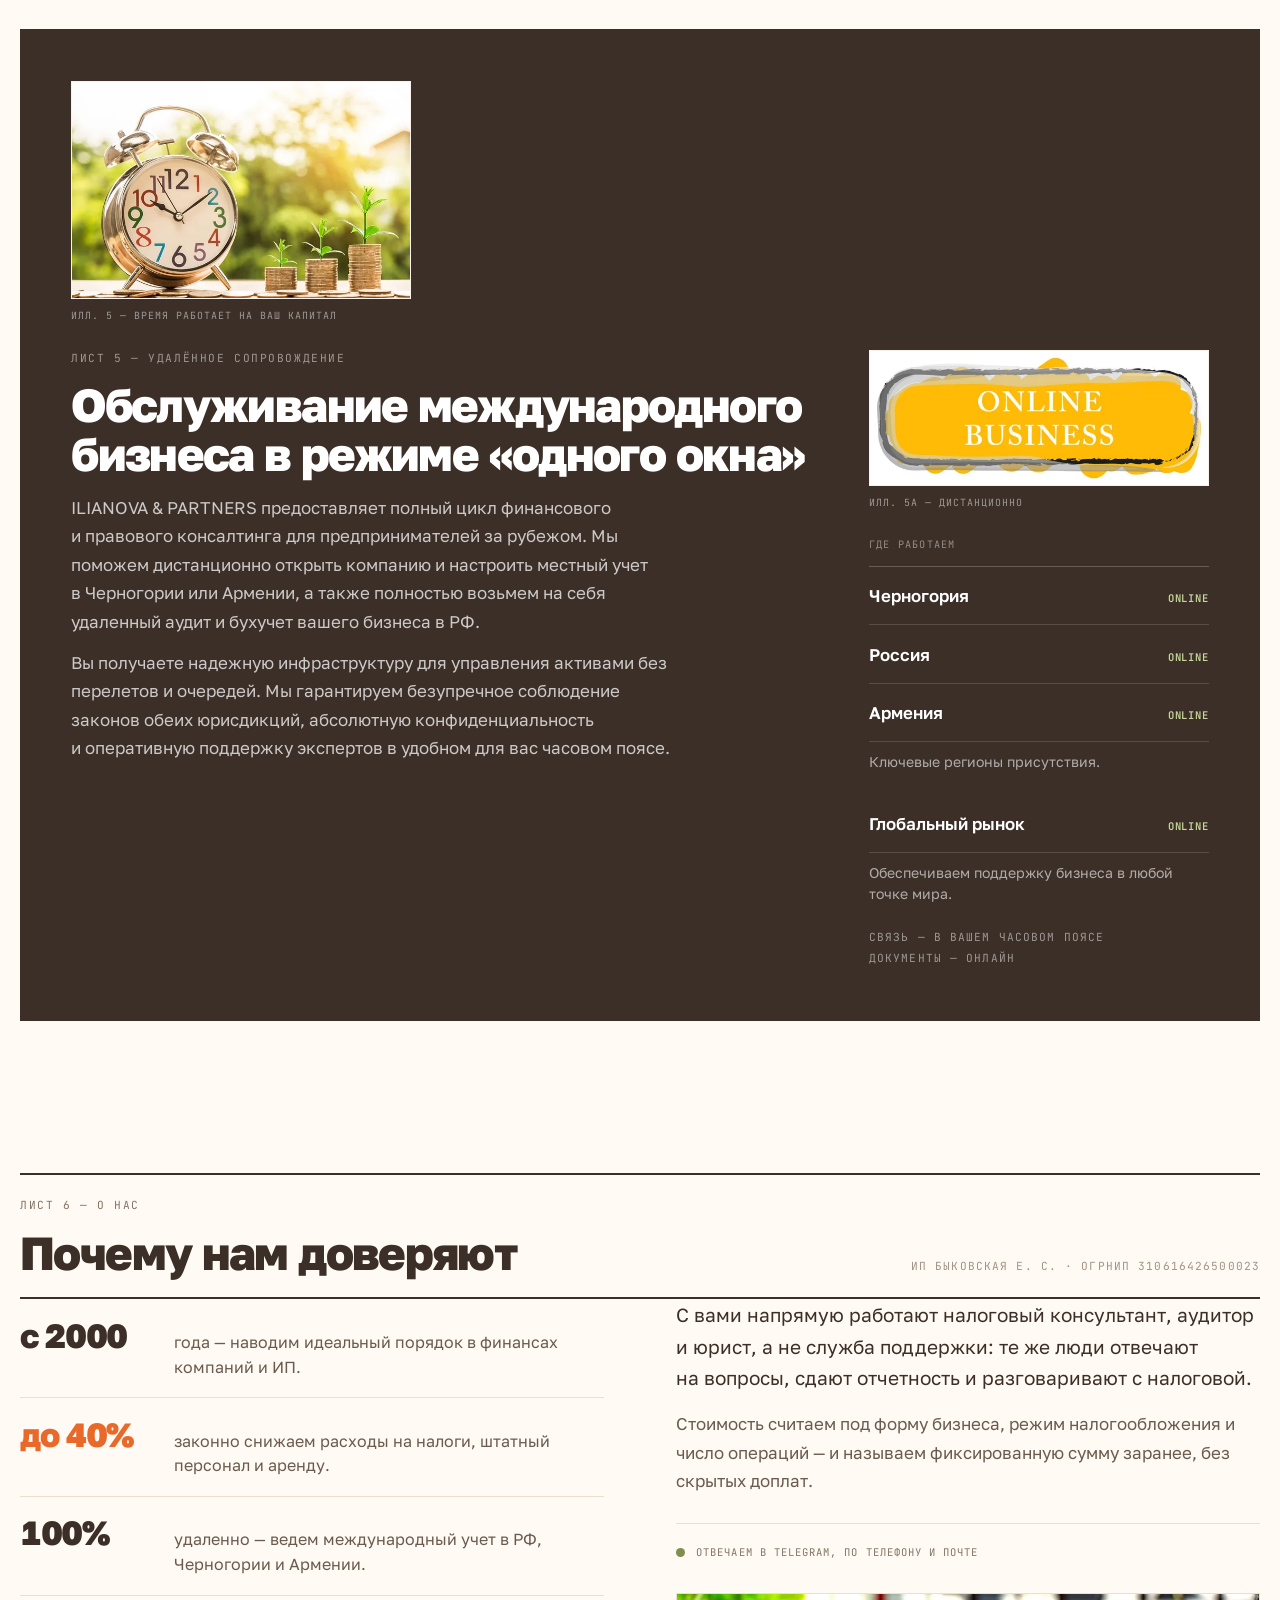
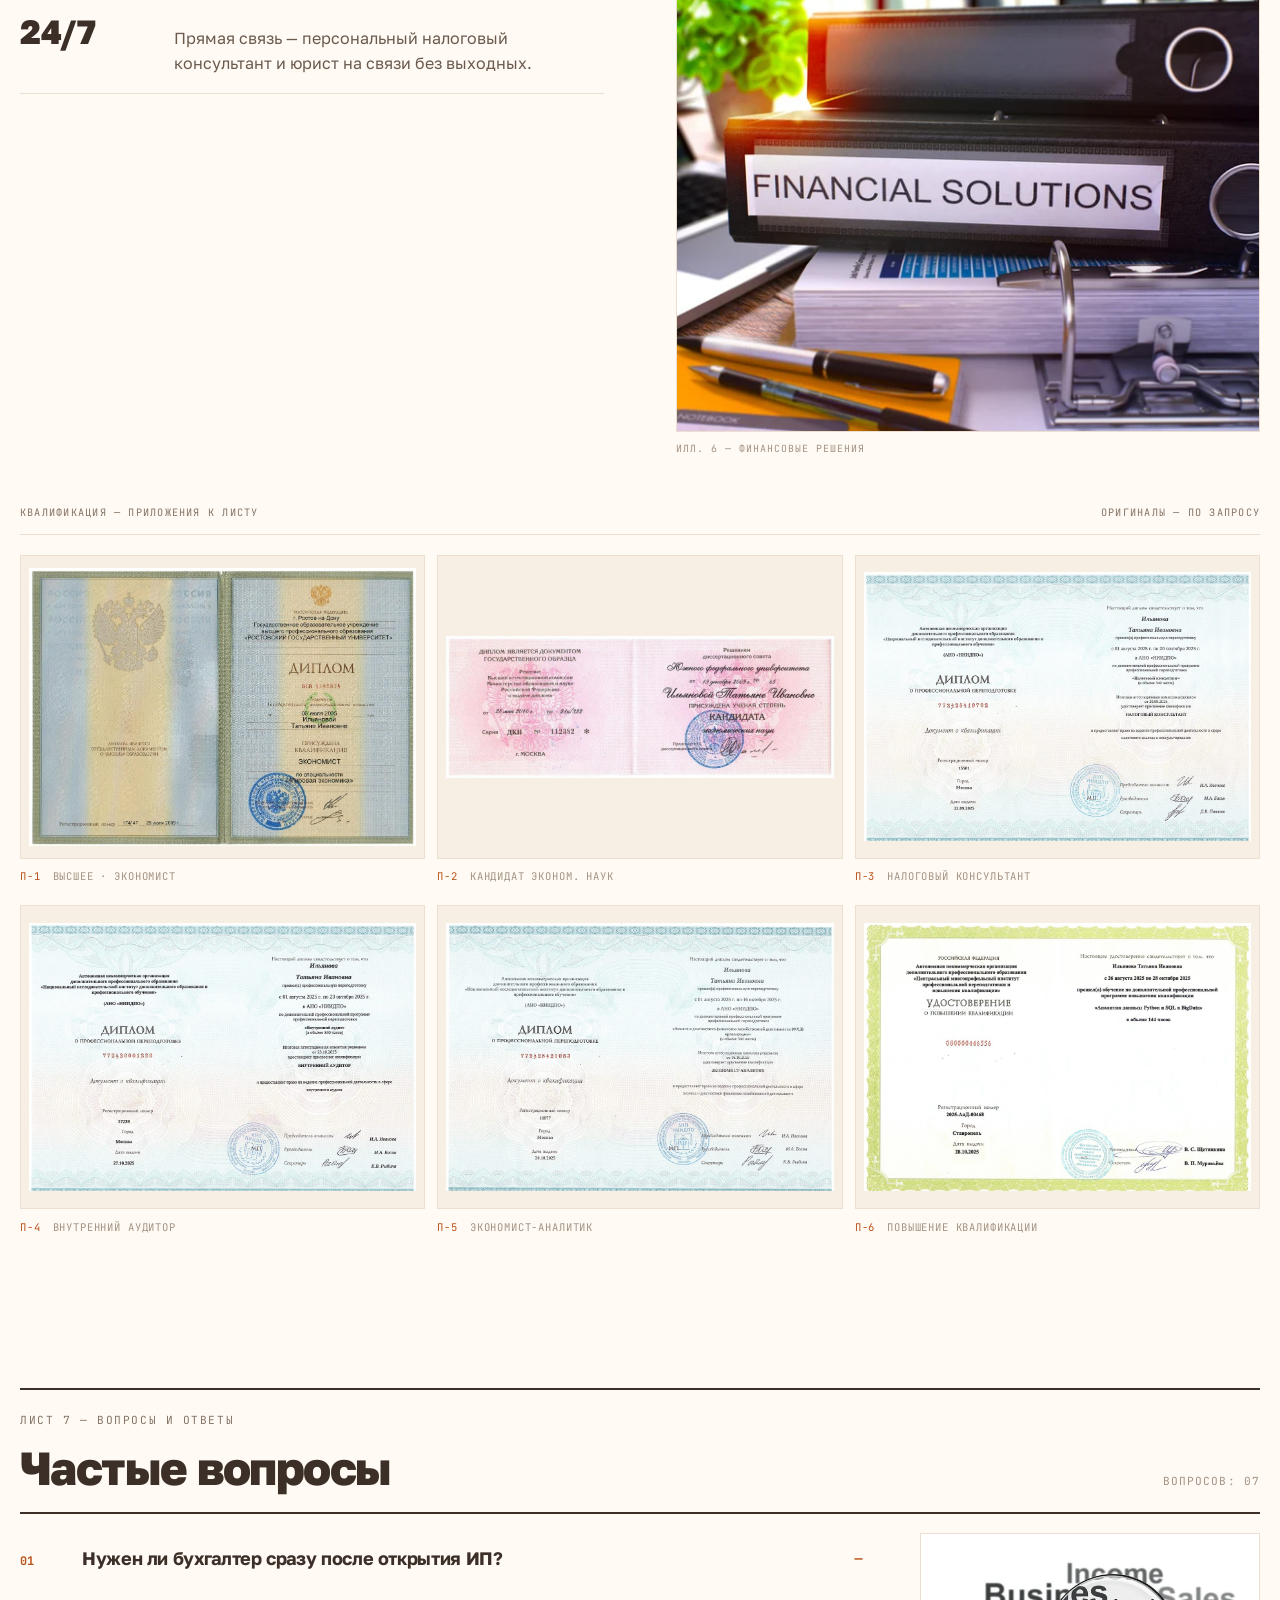
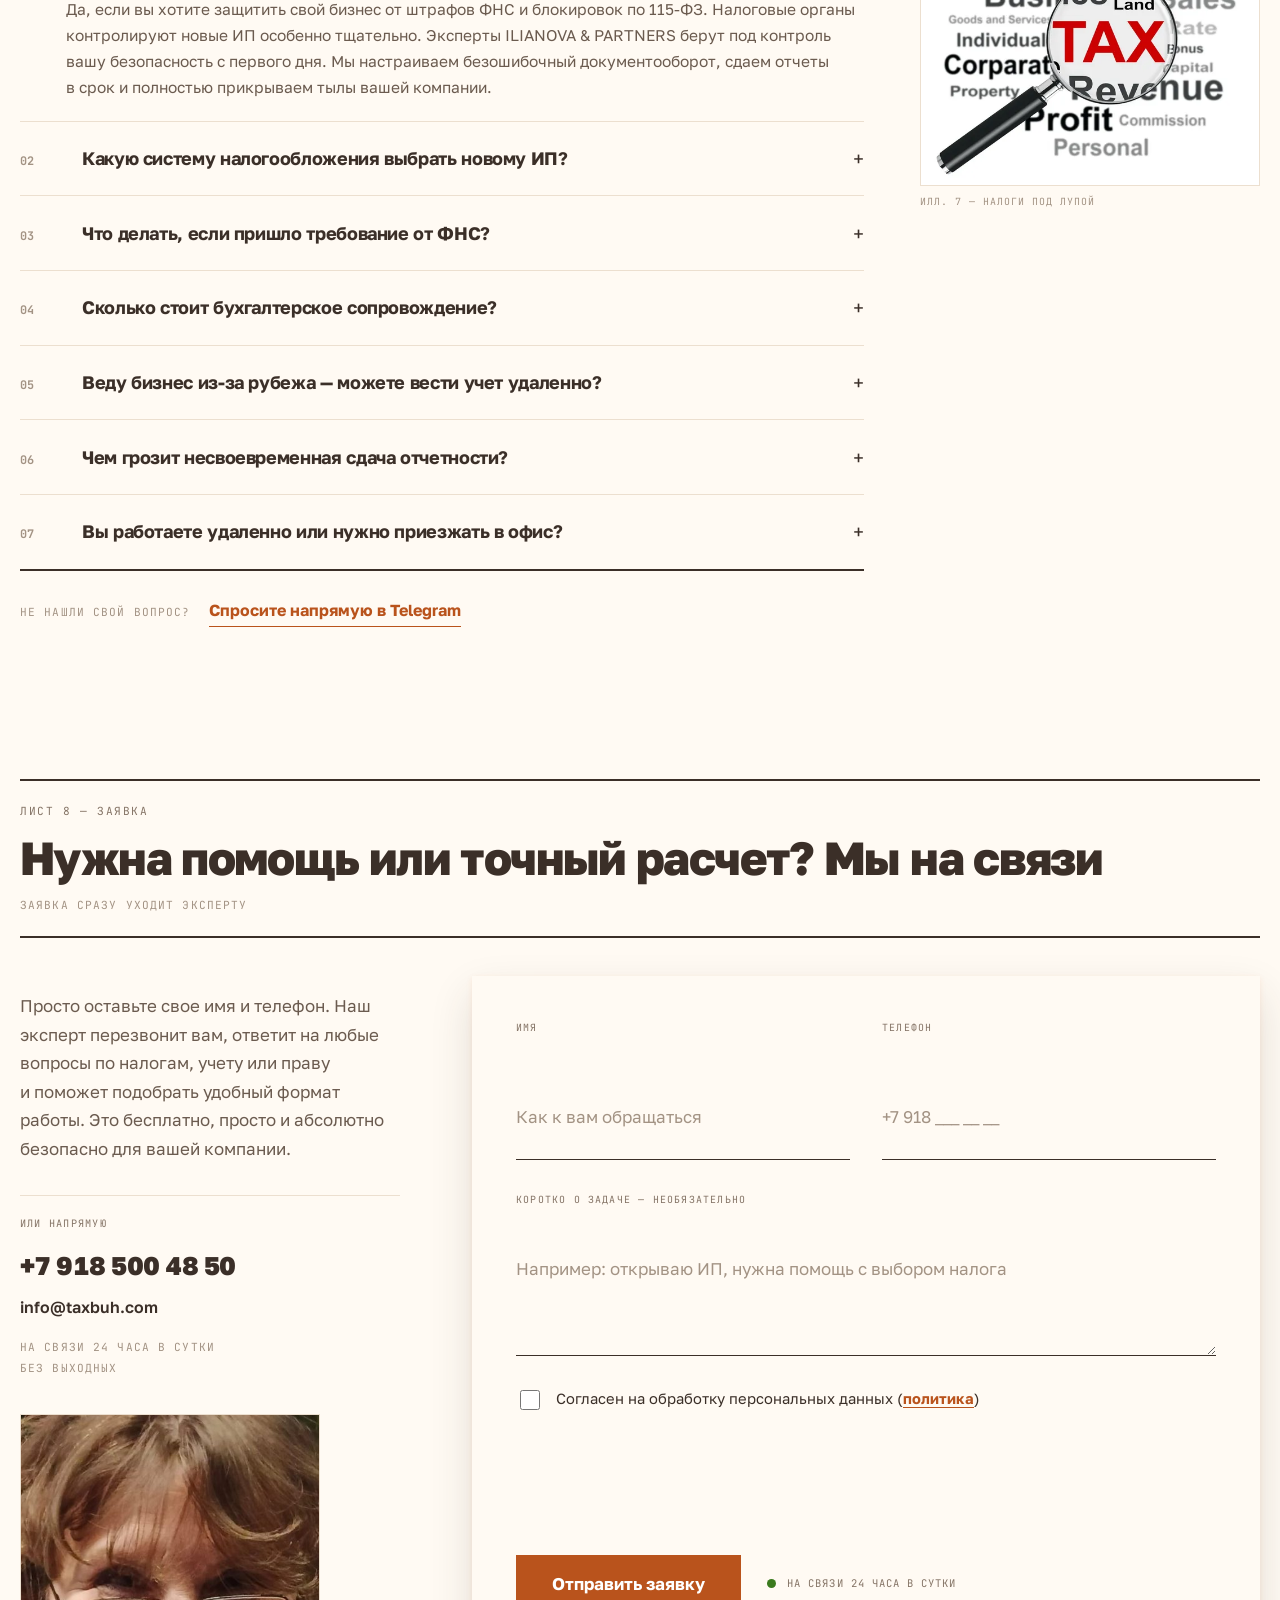
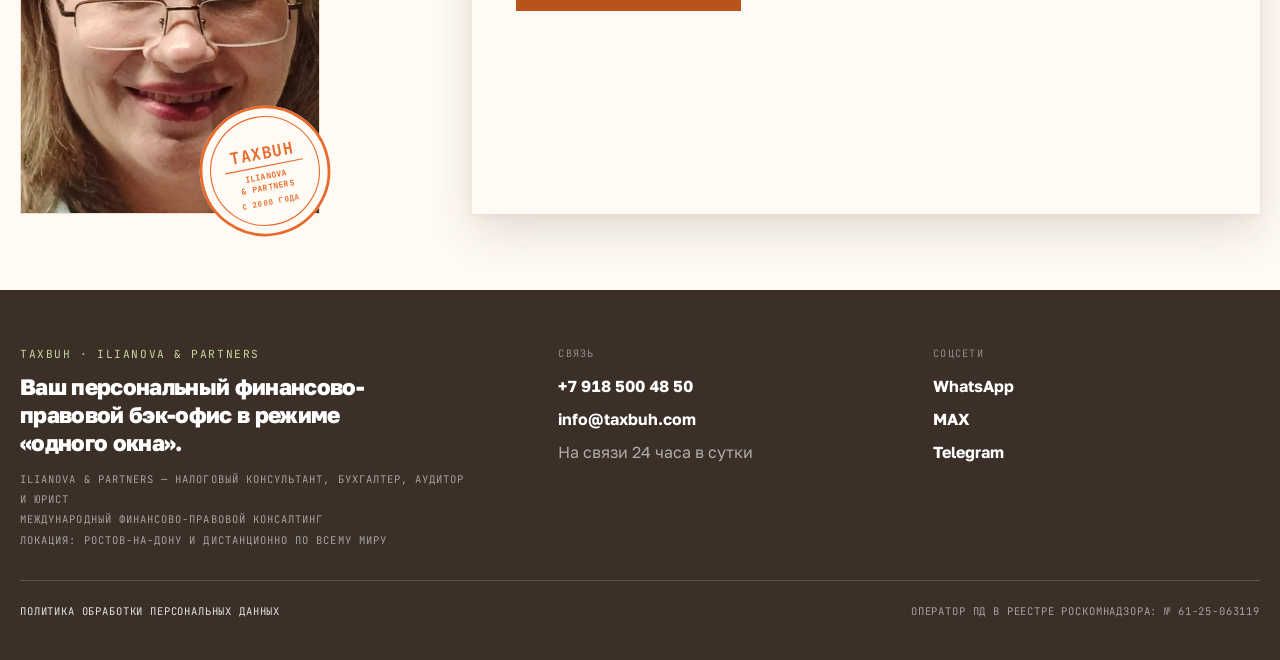
==== commit 5807965b: "Часы в блоке Международный бизнес" ====
--- a/vedomost/index.html
+++ b/vedomost/index.html
@@ -140,11 +140,6 @@
             <text x="100" y="140" text-anchor="middle" fill="currentColor" font-family="JetBrains Mono, monospace" font-size="17" font-weight="700" letter-spacing="2">24/7</text>
           </svg>
 
-          <figure class="ill hero-ill">
-            <img src="assets/img/hero-clock.webp" width="640" height="410" alt="Часы и растущие стопки монет" loading="lazy" decoding="async">
-            <figcaption class="mono">24/7 — ВРЕМЯ РАБОТАЕТ НА ВАШ КАПИТАЛ</figcaption>
-          </figure>
-
           <p class="mono hero-geo">РОСТОВ-НА-ДОНУ<br>И ДИСТАНЦИОННО ПО ВСЕМУ МИРУ<br>РФ · ЧЕРНОГОРИЯ · АРМЕНИЯ</p>
         </div>
 
@@ -361,6 +356,10 @@
     <!-- ЛИСТ 5 — ЗАРУБЕЖ -->
     <section class="sheet-block" id="abroad">
       <div class="container">
+        <figure class="ill ill-dark abroad-clock">
+          <img src="assets/img/hero-clock.webp" width="640" height="410" alt="Часы и растущие стопки монет" loading="lazy" decoding="async">
+          <figcaption class="mono">ИЛЛ. 5 — ВРЕМЯ РАБОТАЕТ НА ВАШ КАПИТАЛ</figcaption>
+        </figure>
         <div class="abroad-inner">
           <div>
             <p class="mono sheet">ЛИСТ 5 — УДАЛЁННОЕ СОПРОВОЖДЕНИЕ</p>
@@ -372,7 +371,7 @@
           <div class="abroad-list">
             <figure class="ill ill-dark">
             <img src="assets/img/ill-abroad.webp" width="600" height="239" alt="Online business — дистанционное обслуживание" loading="lazy" decoding="async">
-            <figcaption class="mono">ИЛЛ. 5 — ДИСТАНЦИОННО</figcaption>
+            <figcaption class="mono">ИЛЛ. 5А — ДИСТАНЦИОННО</figcaption>
           </figure>
             <p class="mono list-head">ГДЕ РАБОТАЕМ</p>
             <ul>
--- a/vedomost/css/styles.css
+++ b/vedomost/css/styles.css
@@ -185,7 +185,6 @@
   position: absolute; right: -.8rem; bottom: -1.6rem; margin: 0;
   width: clamp(104px, 28vw, 136px); transform: rotate(-11deg);
 }
-.hero-ill { width: min(100%, 320px); margin-top: 1.4rem; align-self: flex-start; }
 .hero-geo { margin-top: 2.2rem; font-size: .66rem; letter-spacing: .08em; line-height: 2; color: var(--faint); }
 
 /* ---------------- Лист 2: боли ---------------- */
@@ -232,6 +231,7 @@
 
 /* ---------------- Лист 5: зарубеж (единственный тёмный блок) ---------------- */
 #abroad .container { background: var(--ink); color: #fff; padding: clamp(2rem, 5vw, 3.25rem) clamp(1.4rem, 4vw, 3.75rem); }
+.abroad-clock { width: min(100%, 340px); margin-bottom: 2.4rem; }
 .abroad-inner { display: grid; gap: 2.4rem; }
 #abroad .sheet { color: rgba(255,255,255,.5); }
 #abroad .lead { color: rgba(255,255,255,.74); }
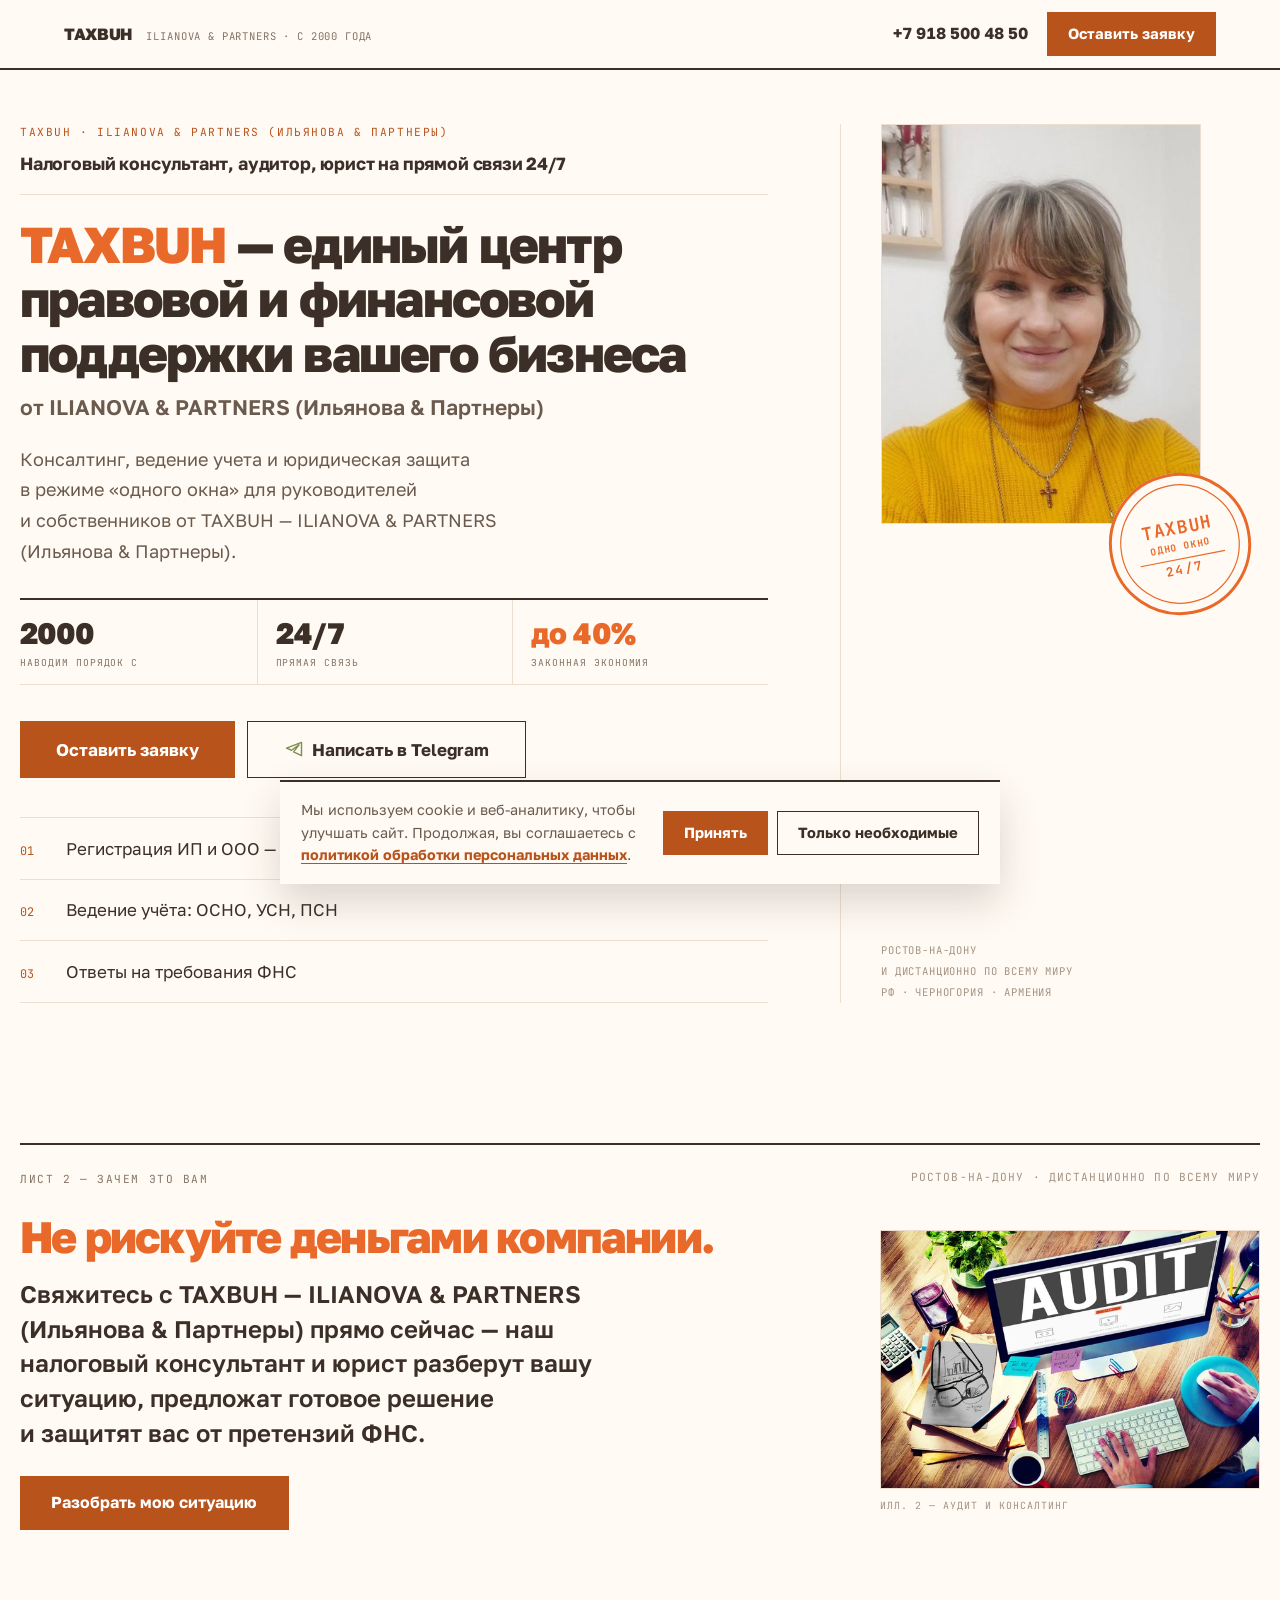
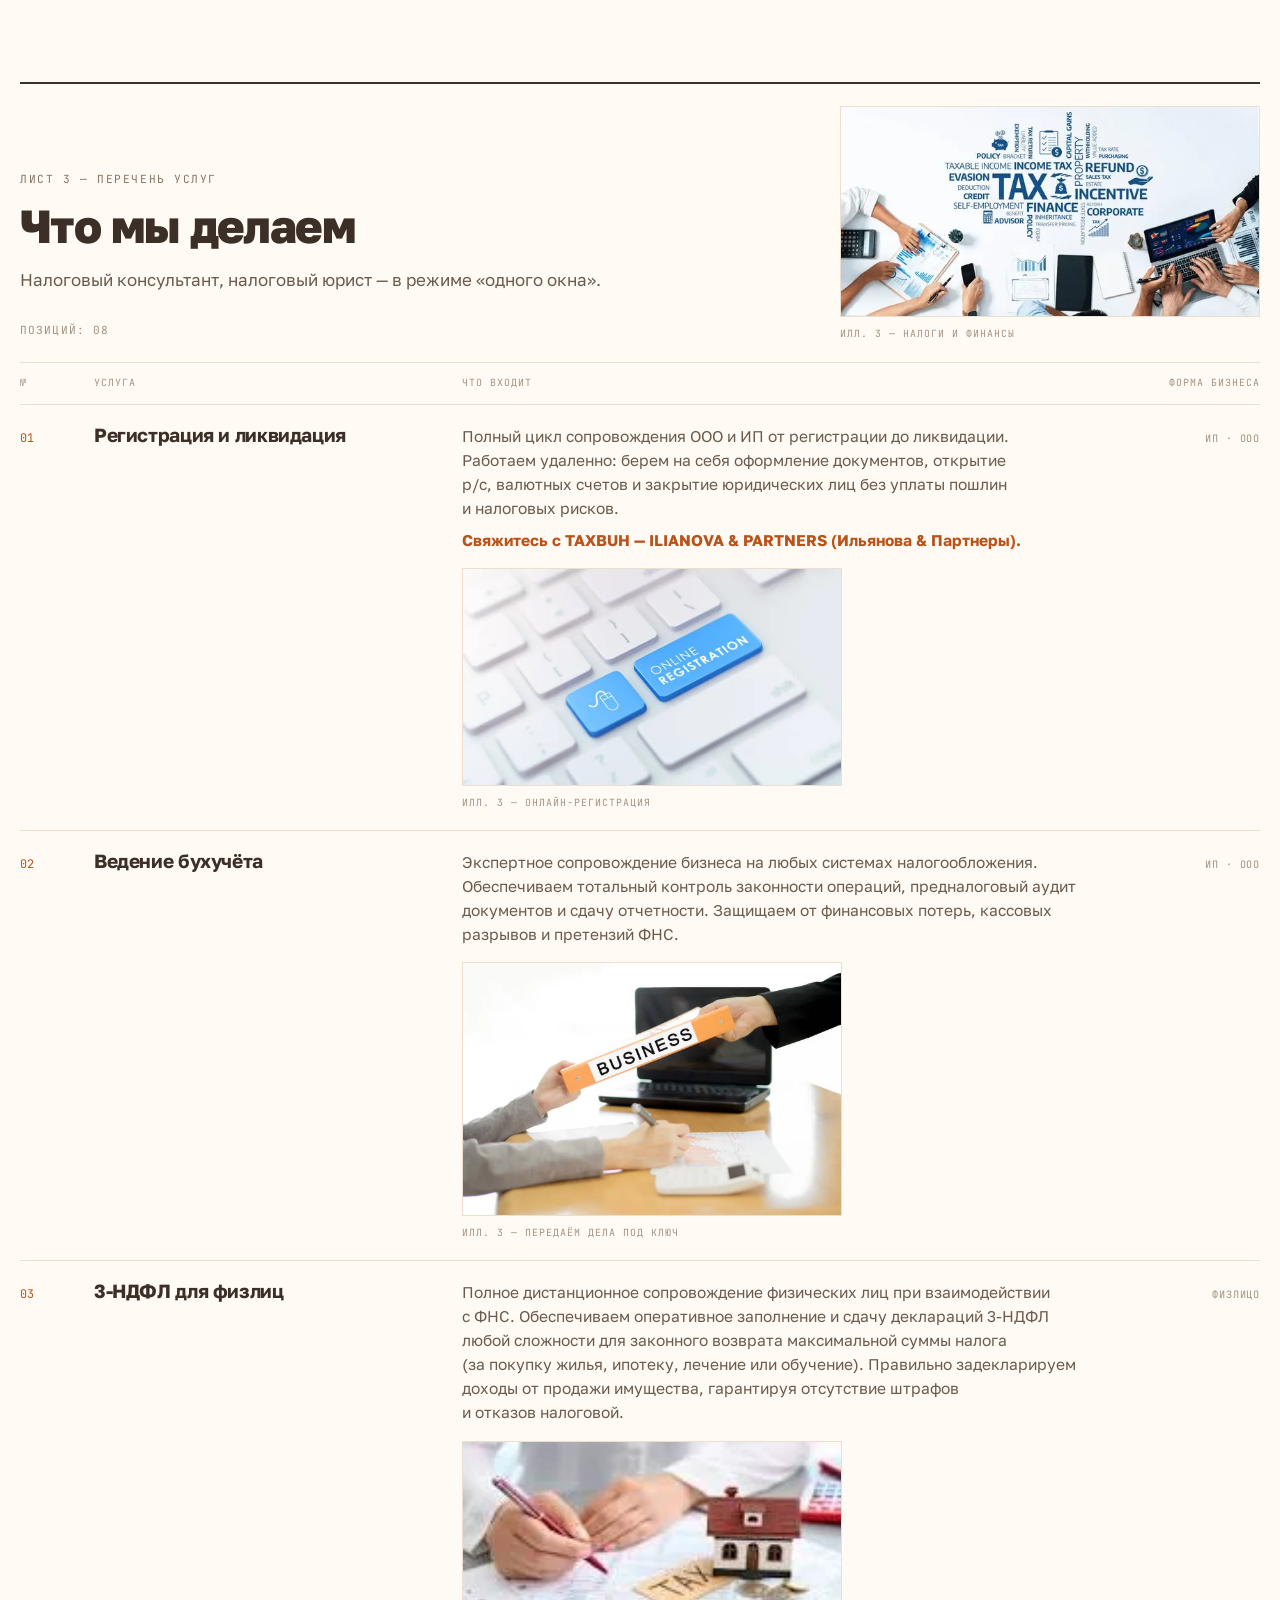
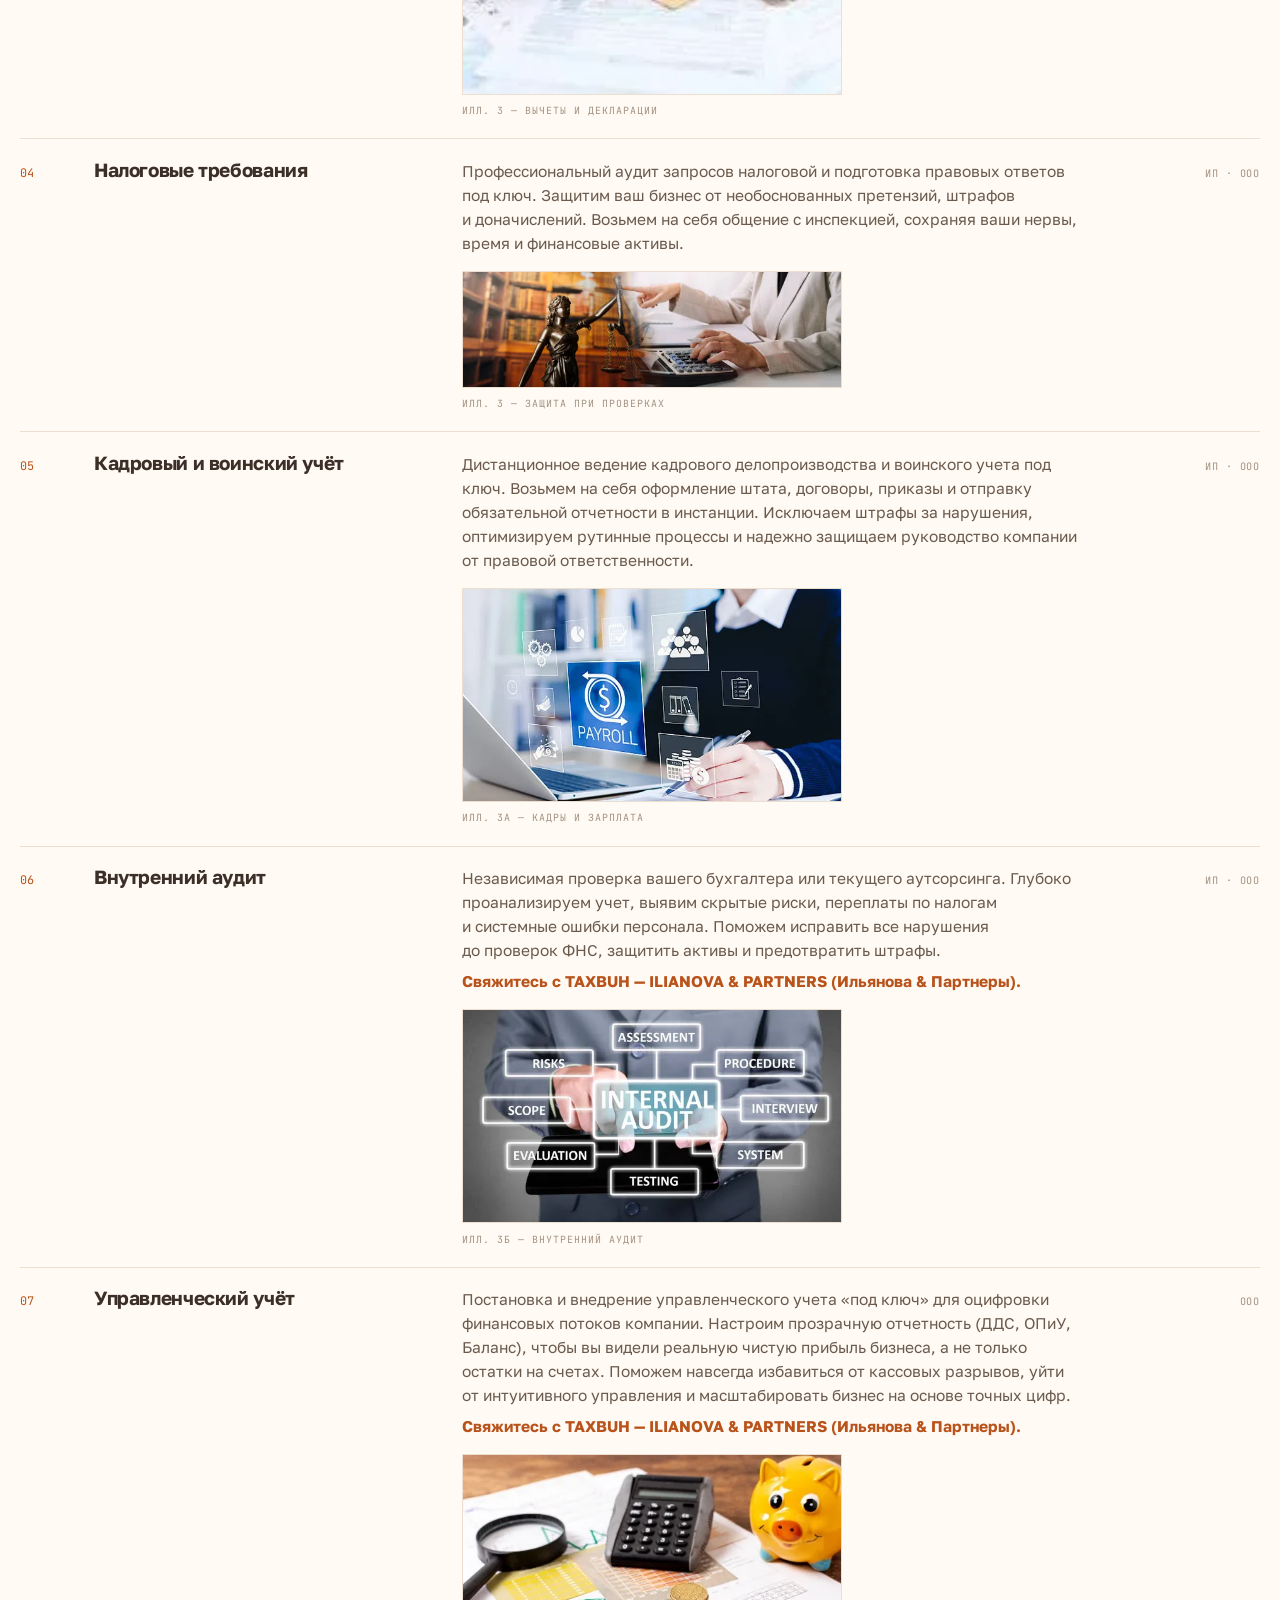
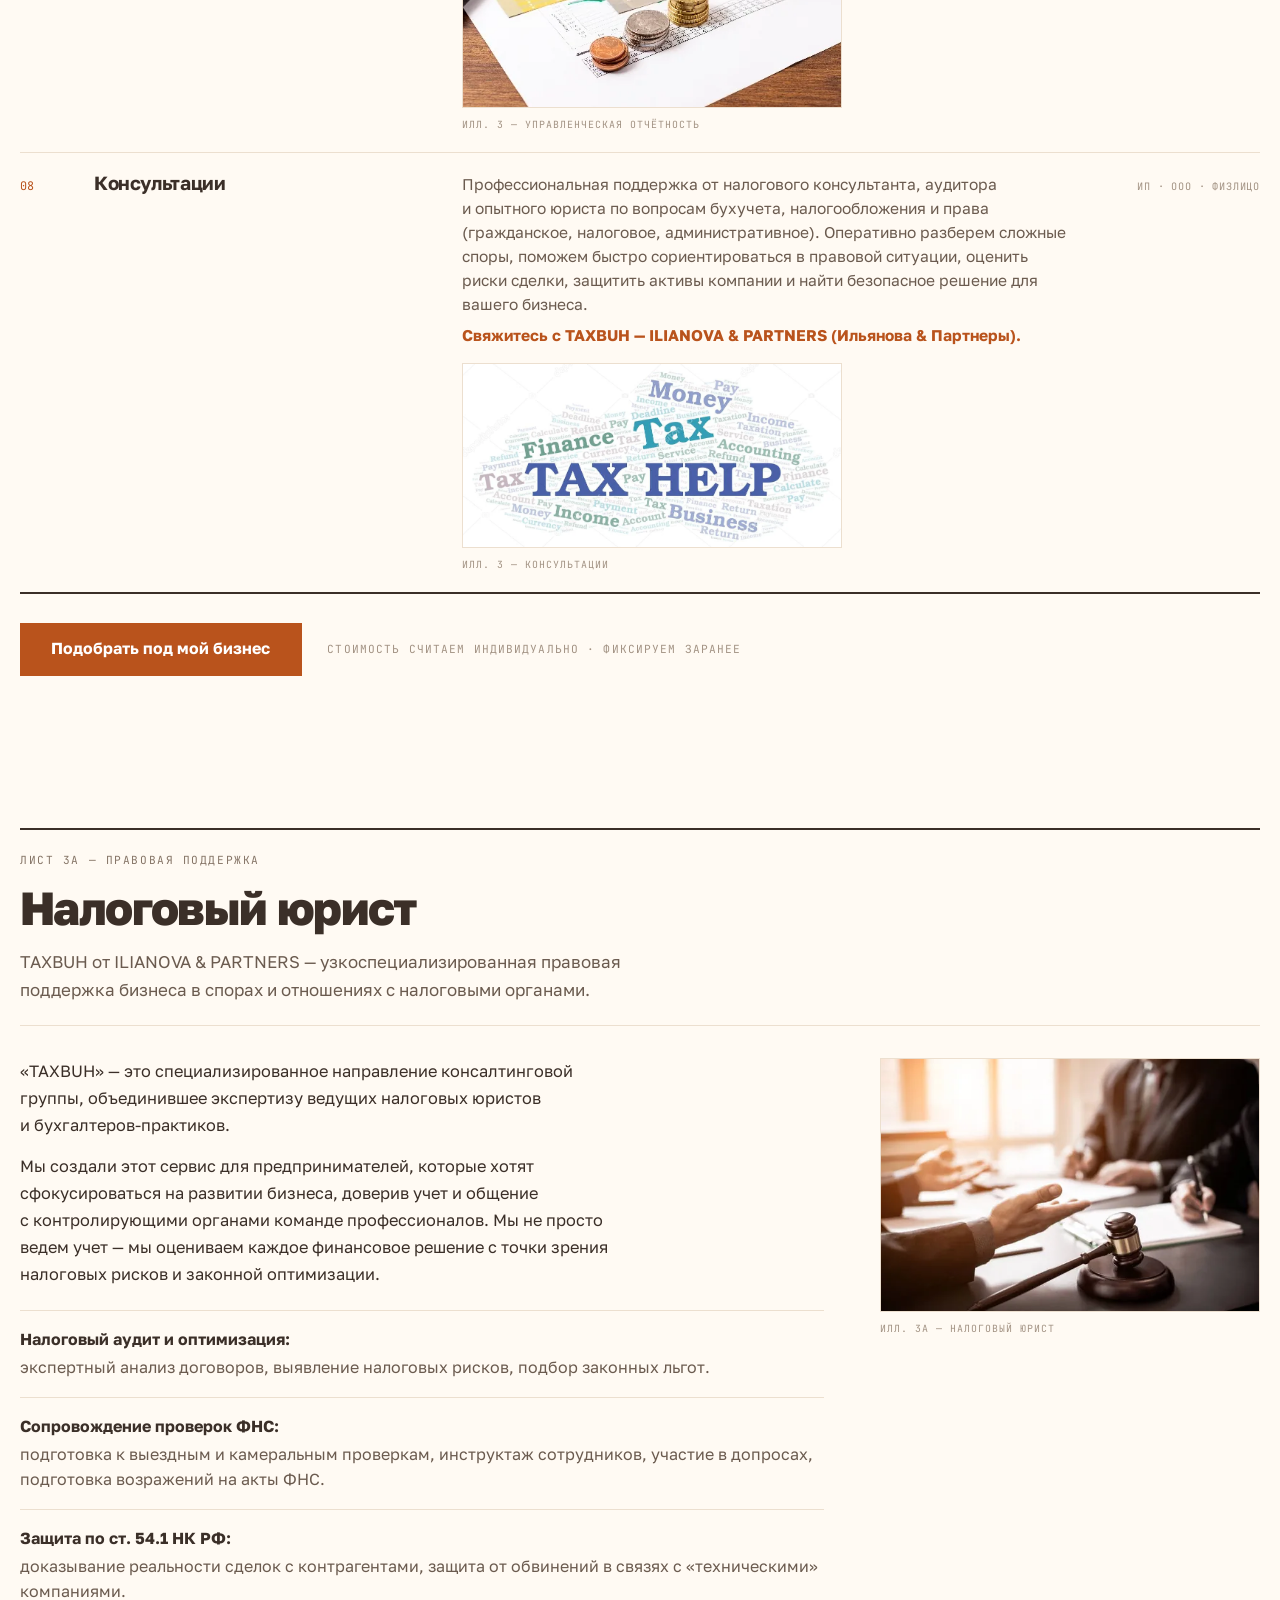
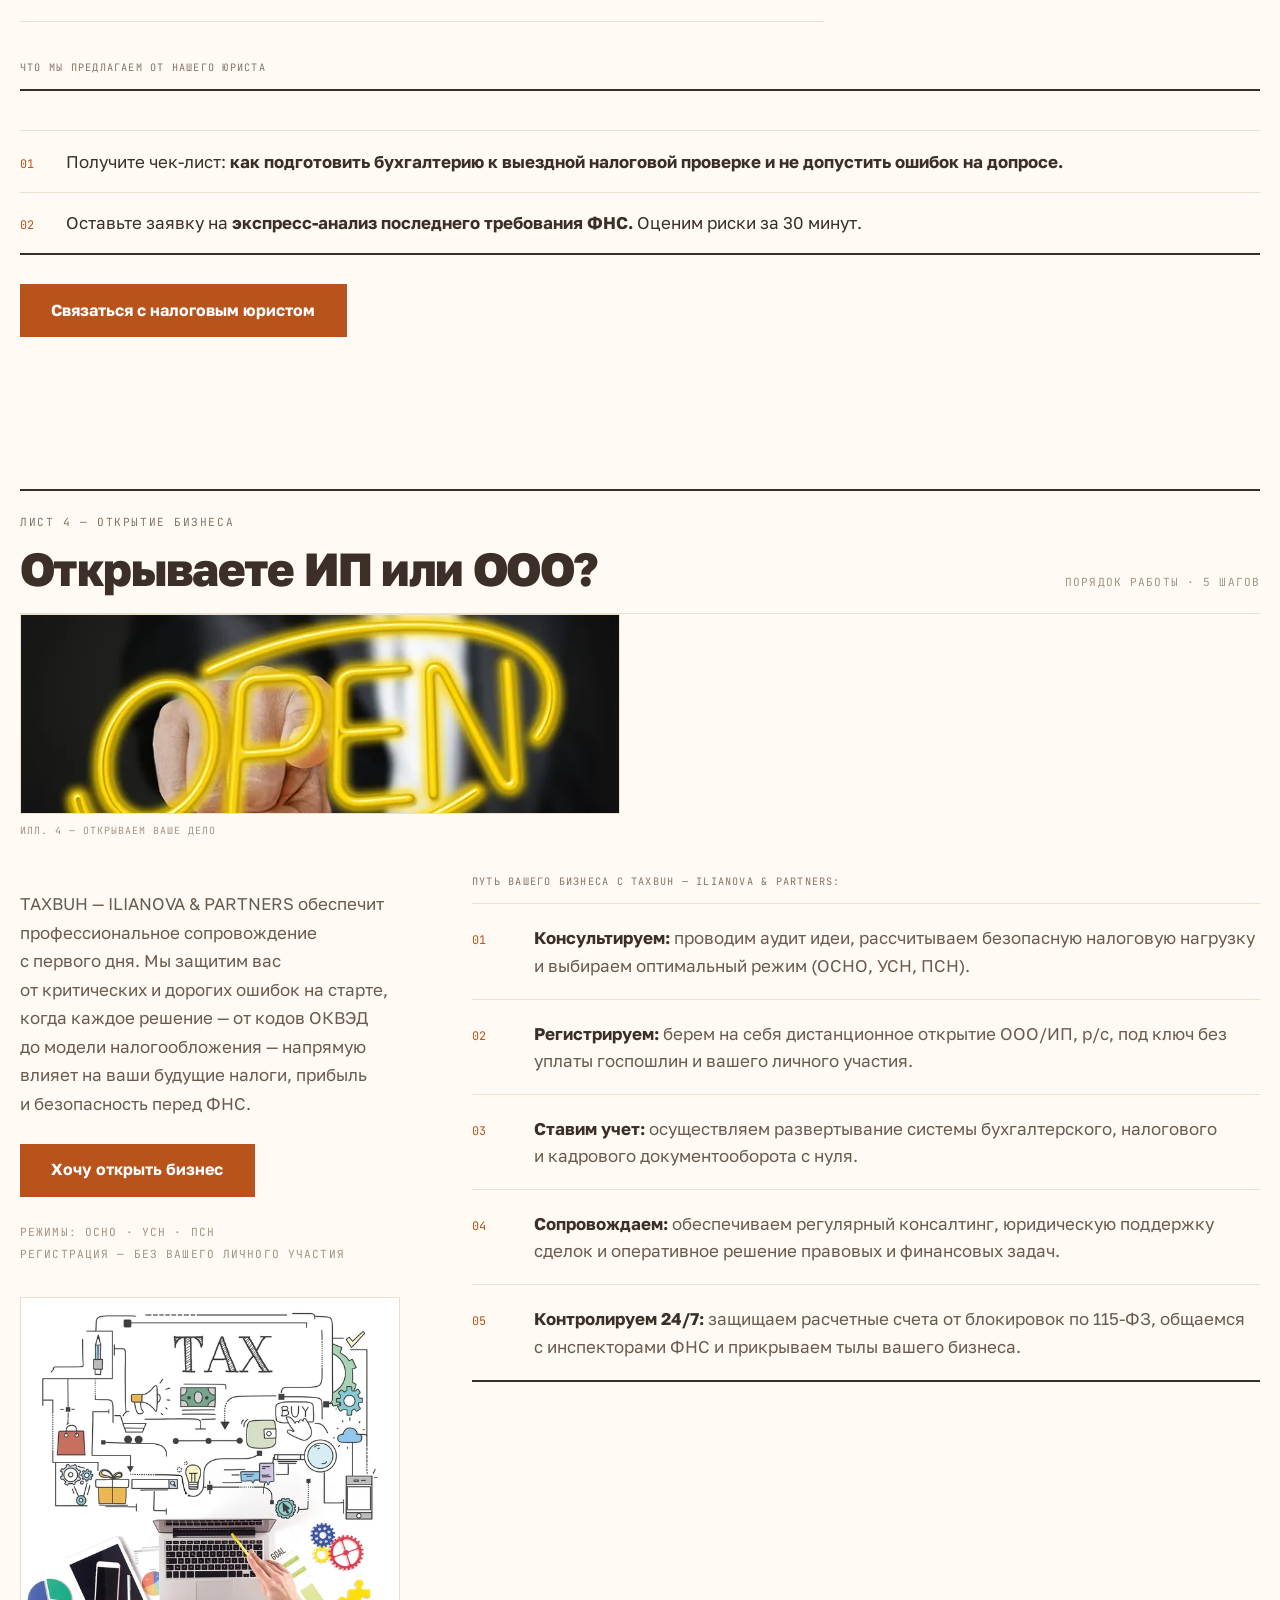
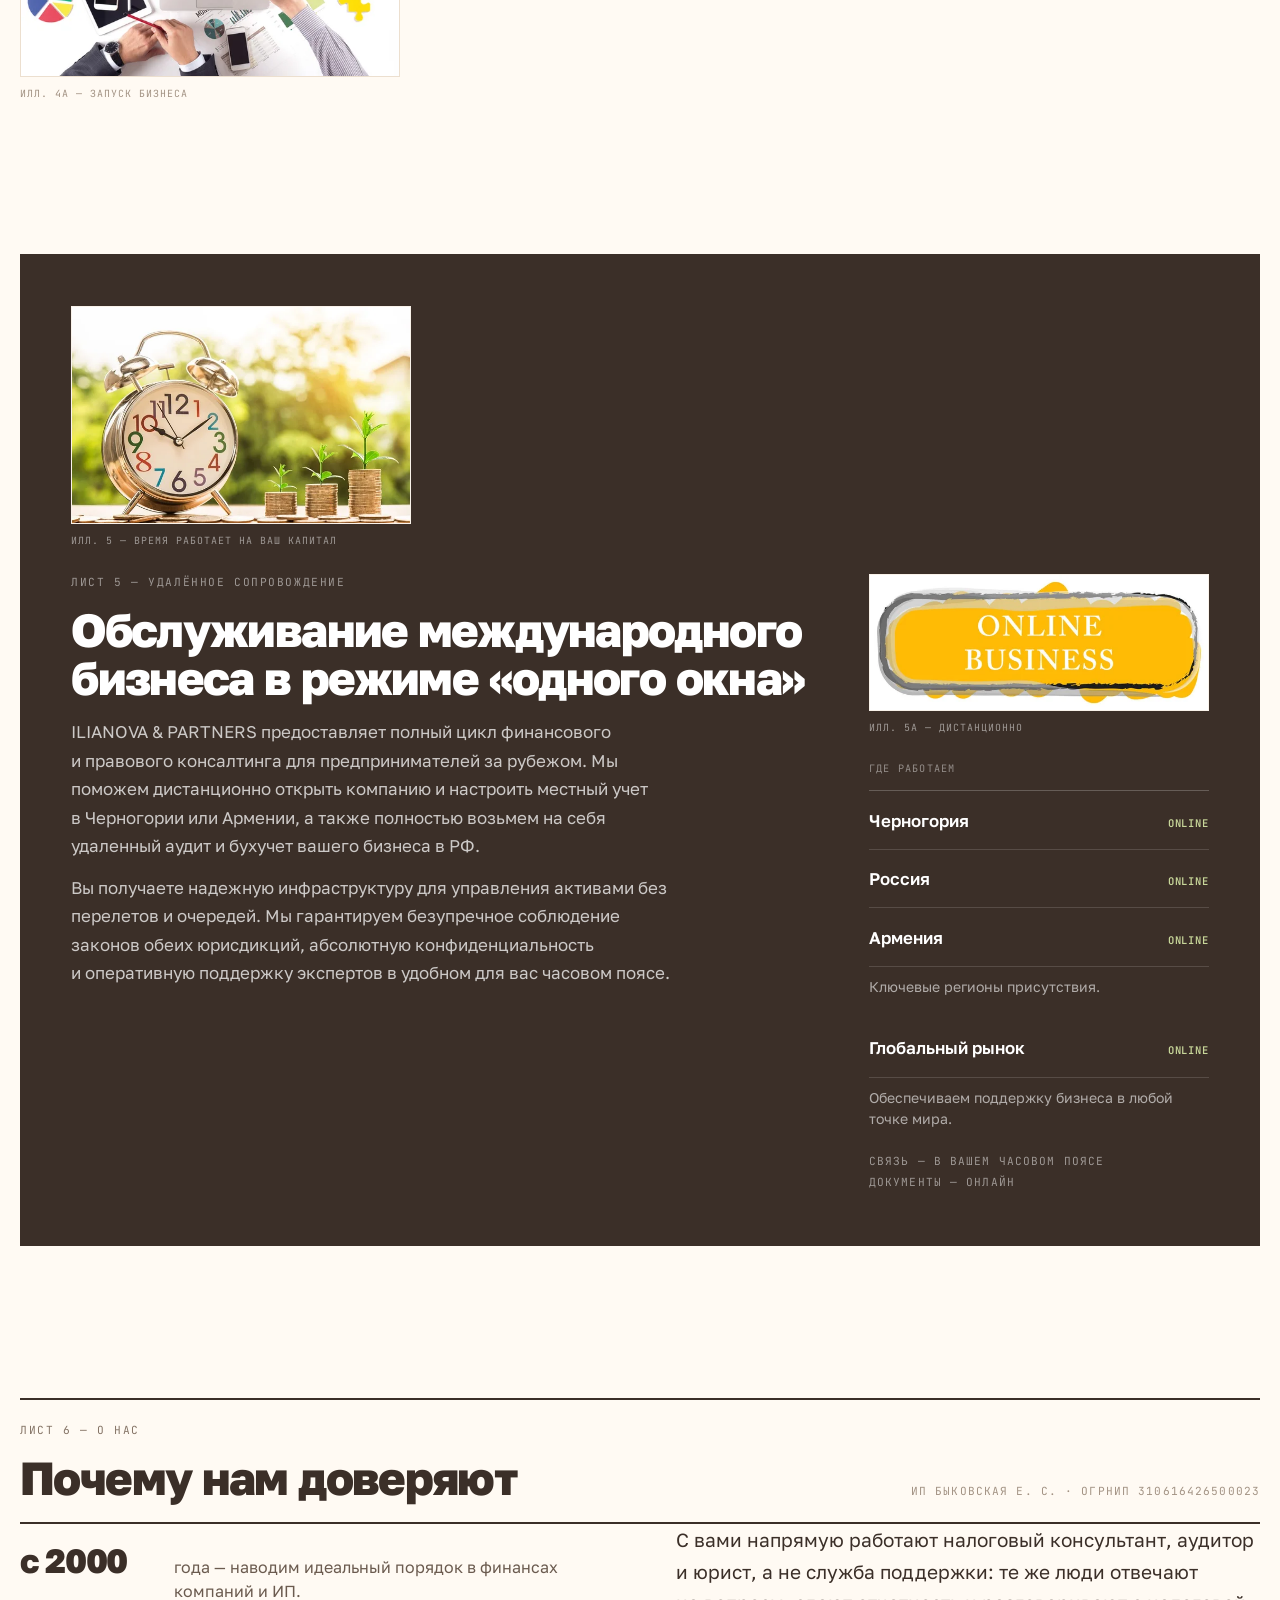
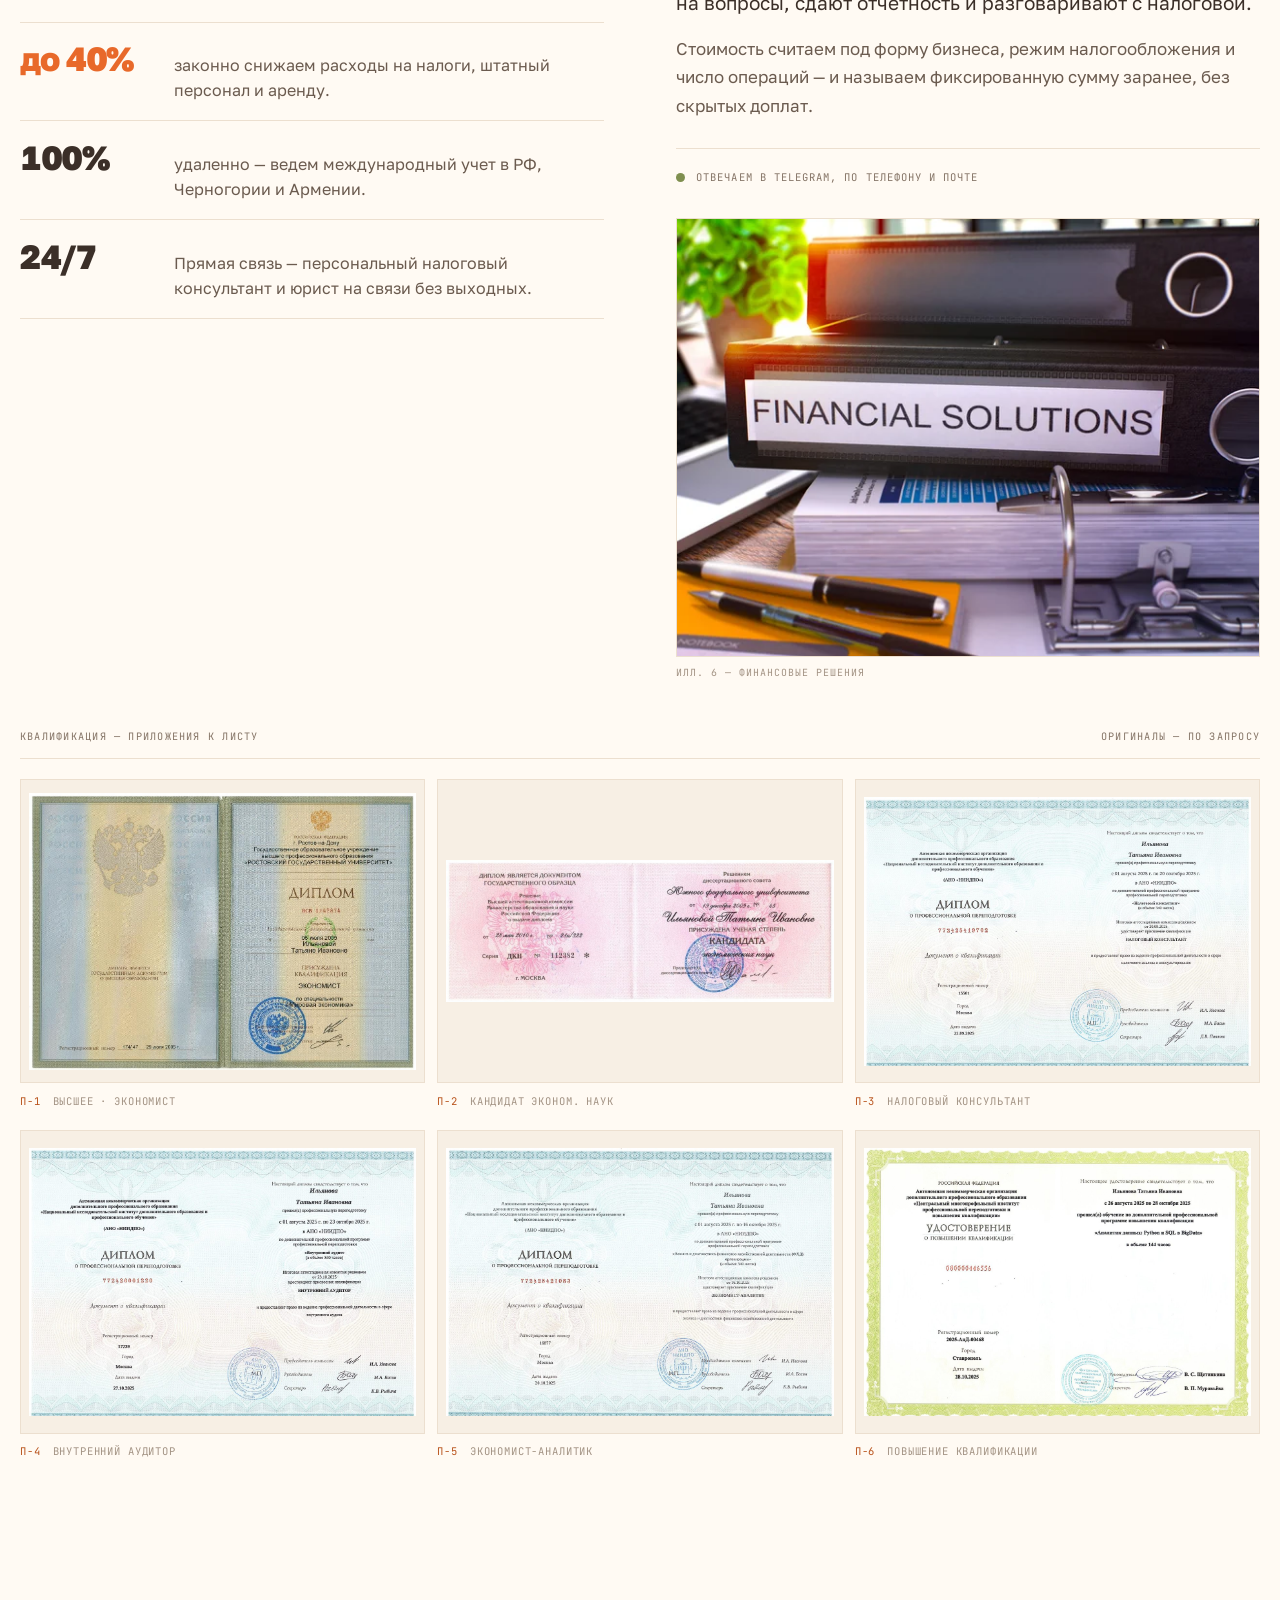
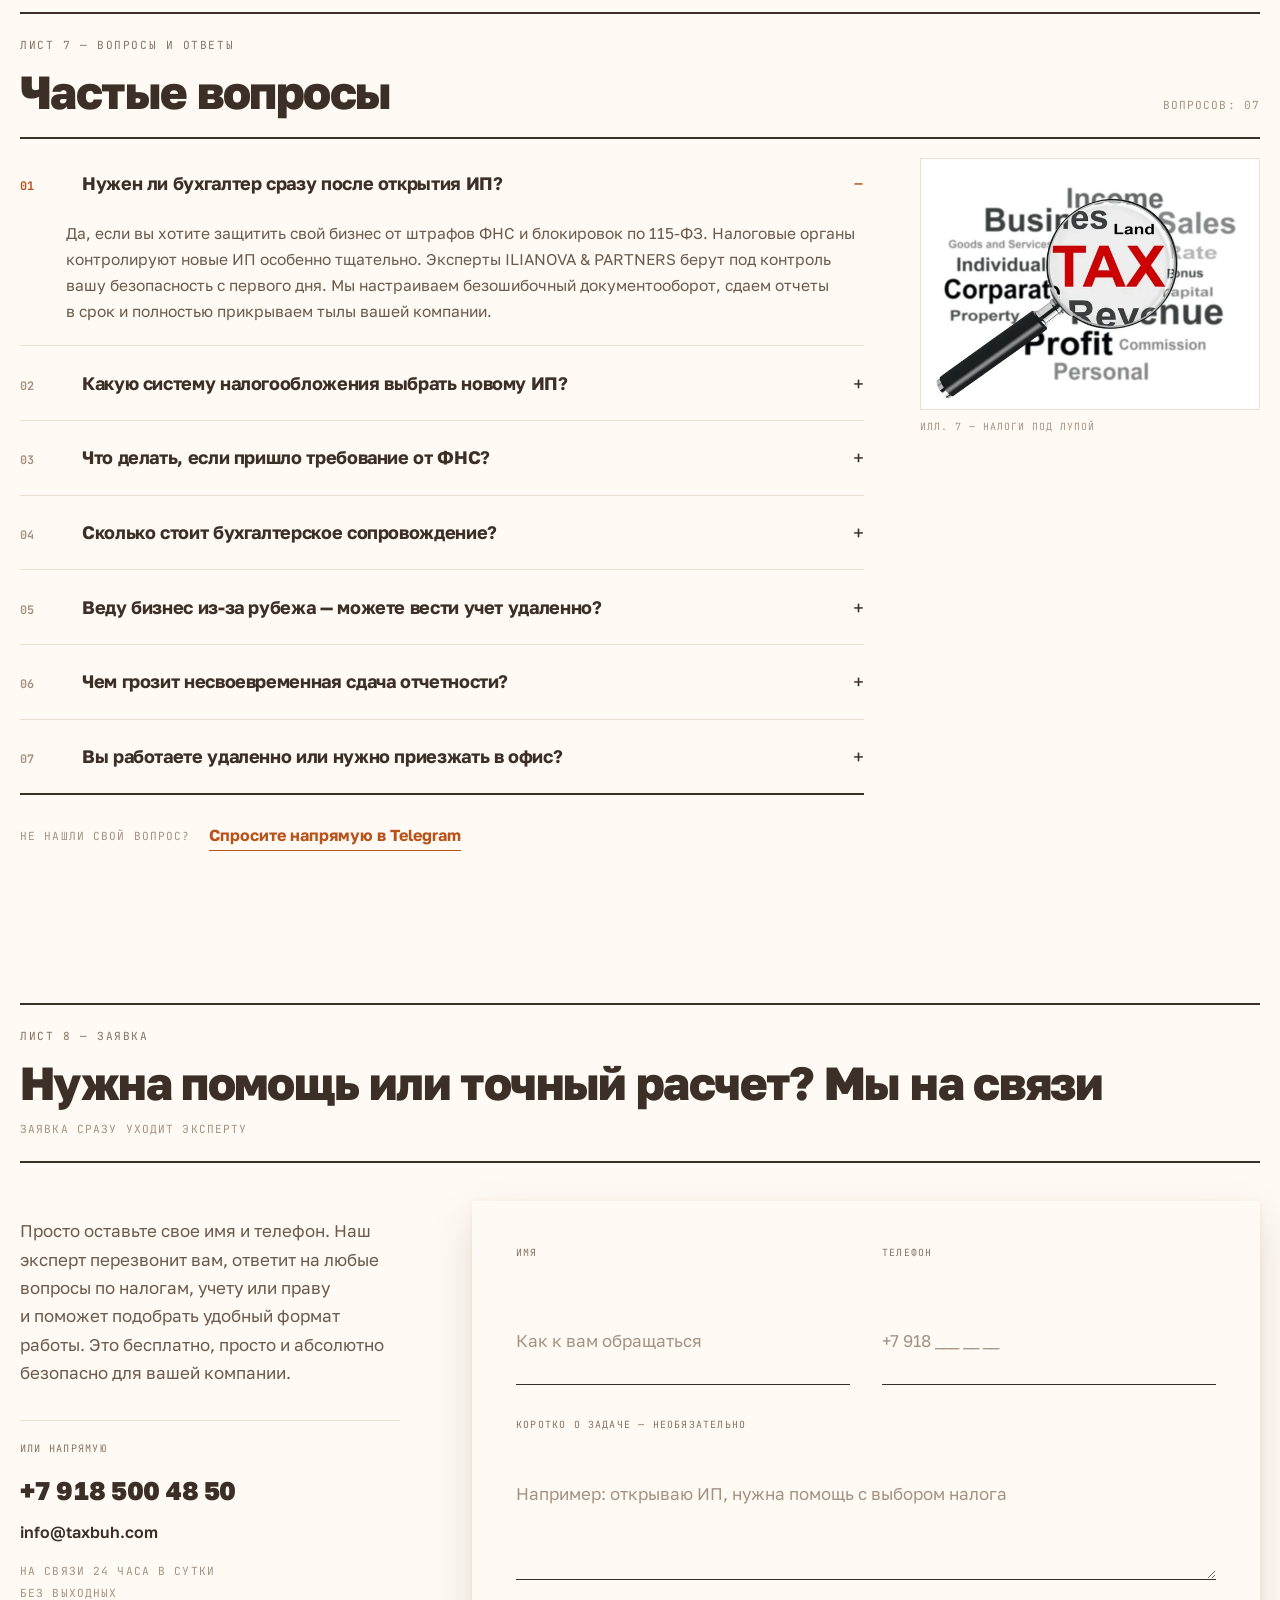
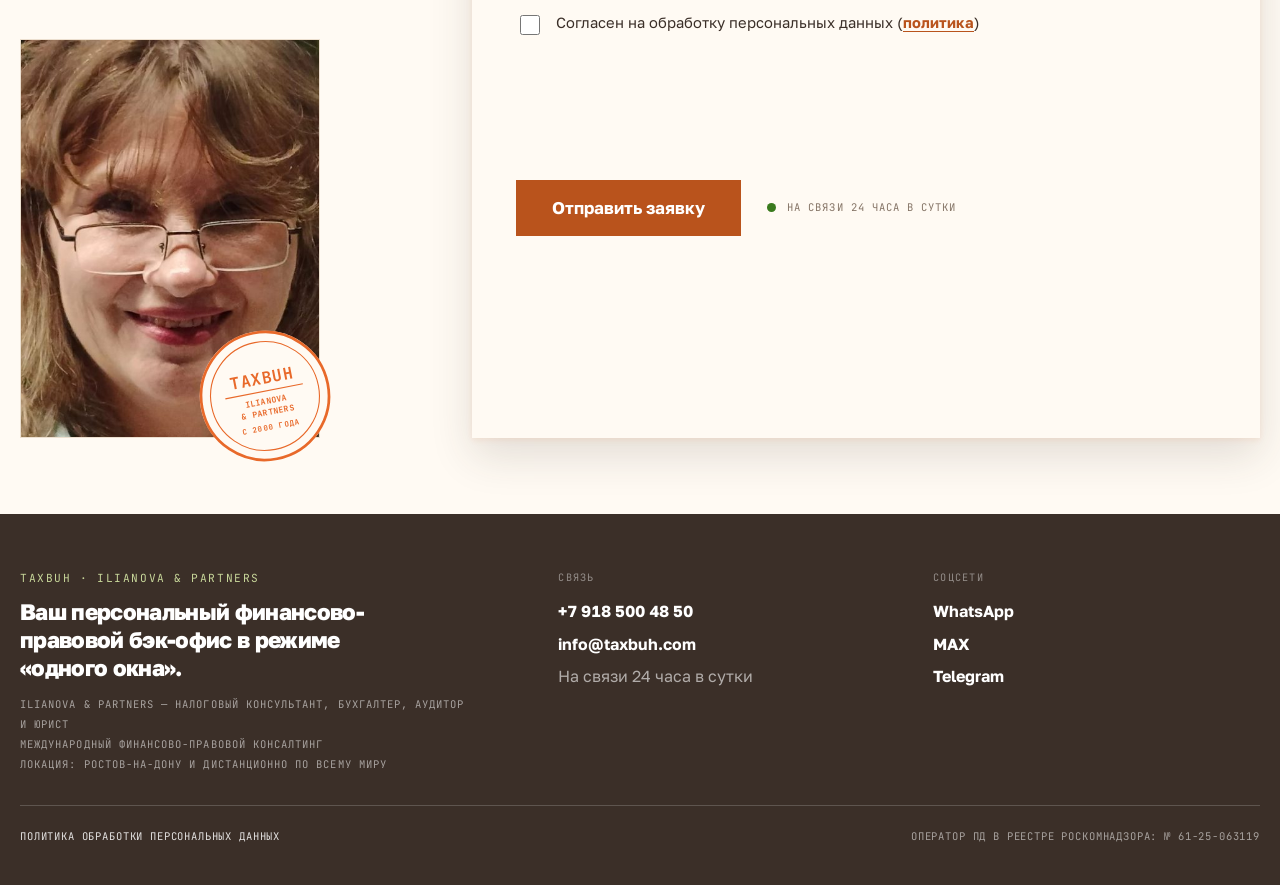
==== commit b2db8a5c: "Фото OPEN в блоке Открываете ИП или ООО" ====
--- a/vedomost/index.html
+++ b/vedomost/index.html
@@ -328,6 +328,11 @@
           <p class="mono sheet-note">ПОРЯДОК РАБОТЫ · 5 ШАГОВ</p>
         </div>
 
+        <figure class="ill ill-open">
+          <img src="assets/img/ill-open.webp" width="640" height="401" alt="Неоновая вывеска OPEN: открываем ваше дело" loading="lazy" decoding="async">
+          <figcaption class="mono">ИЛЛ. 4 — ОТКРЫВАЕМ ВАШЕ ДЕЛО</figcaption>
+        </figure>
+
         <div class="startup-inner">
           <div>
             <p class="lead">TAXBUH — ILIANOVA &amp; PARTNERS обеспечит профессиональное сопровождение с&nbsp;первого дня. Мы защитим вас от&nbsp;критических и&nbsp;дорогих ошибок на&nbsp;старте, когда каждое решение — от&nbsp;кодов ОКВЭД до&nbsp;модели налогообложения — напрямую влияет на&nbsp;ваши будущие налоги, прибыль и&nbsp;безопасность перед ФНС.</p>
@@ -335,7 +340,7 @@
             <p class="mono sheet-note block">РЕЖИМЫ: ОСНО · УСН · ПСН<br>РЕГИСТРАЦИЯ — БЕЗ ВАШЕГО ЛИЧНОГО УЧАСТИЯ</p>
             <figure class="ill">
             <img src="assets/img/ill-startup.webp" width="600" height="600" alt="Схема запуска бизнеса: налоги, продажи, учет — вокруг ноутбука" loading="lazy" decoding="async">
-            <figcaption class="mono">ИЛЛ. 4 — ЗАПУСК БИЗНЕСА</figcaption>
+            <figcaption class="mono">ИЛЛ. 4А — ЗАПУСК БИЗНЕСА</figcaption>
           </figure>
           </div>
 
--- a/vedomost/css/styles.css
+++ b/vedomost/css/styles.css
@@ -226,6 +226,9 @@
 .after-table { display: flex; flex-wrap: wrap; align-items: center; gap: 1rem 1.6rem; margin-top: 1.8rem; }
 
 /* ---------------- Лист 4: старт бизнеса ---------------- */
+.ill-open { max-width: none; margin-top: 1.8rem; }
+.ill-open img { aspect-ratio: 16 / 9; object-fit: cover; object-position: 50% 45%; border-color: var(--ink); background: #111; }
+@media (min-width: 760px) { .ill-open img { aspect-ratio: 21 / 7; } }
 .startup-inner { display: grid; gap: 2.4rem; margin-top: 2.2rem; }
 .startup-inner .btn { margin-top: 1.6rem; }
 
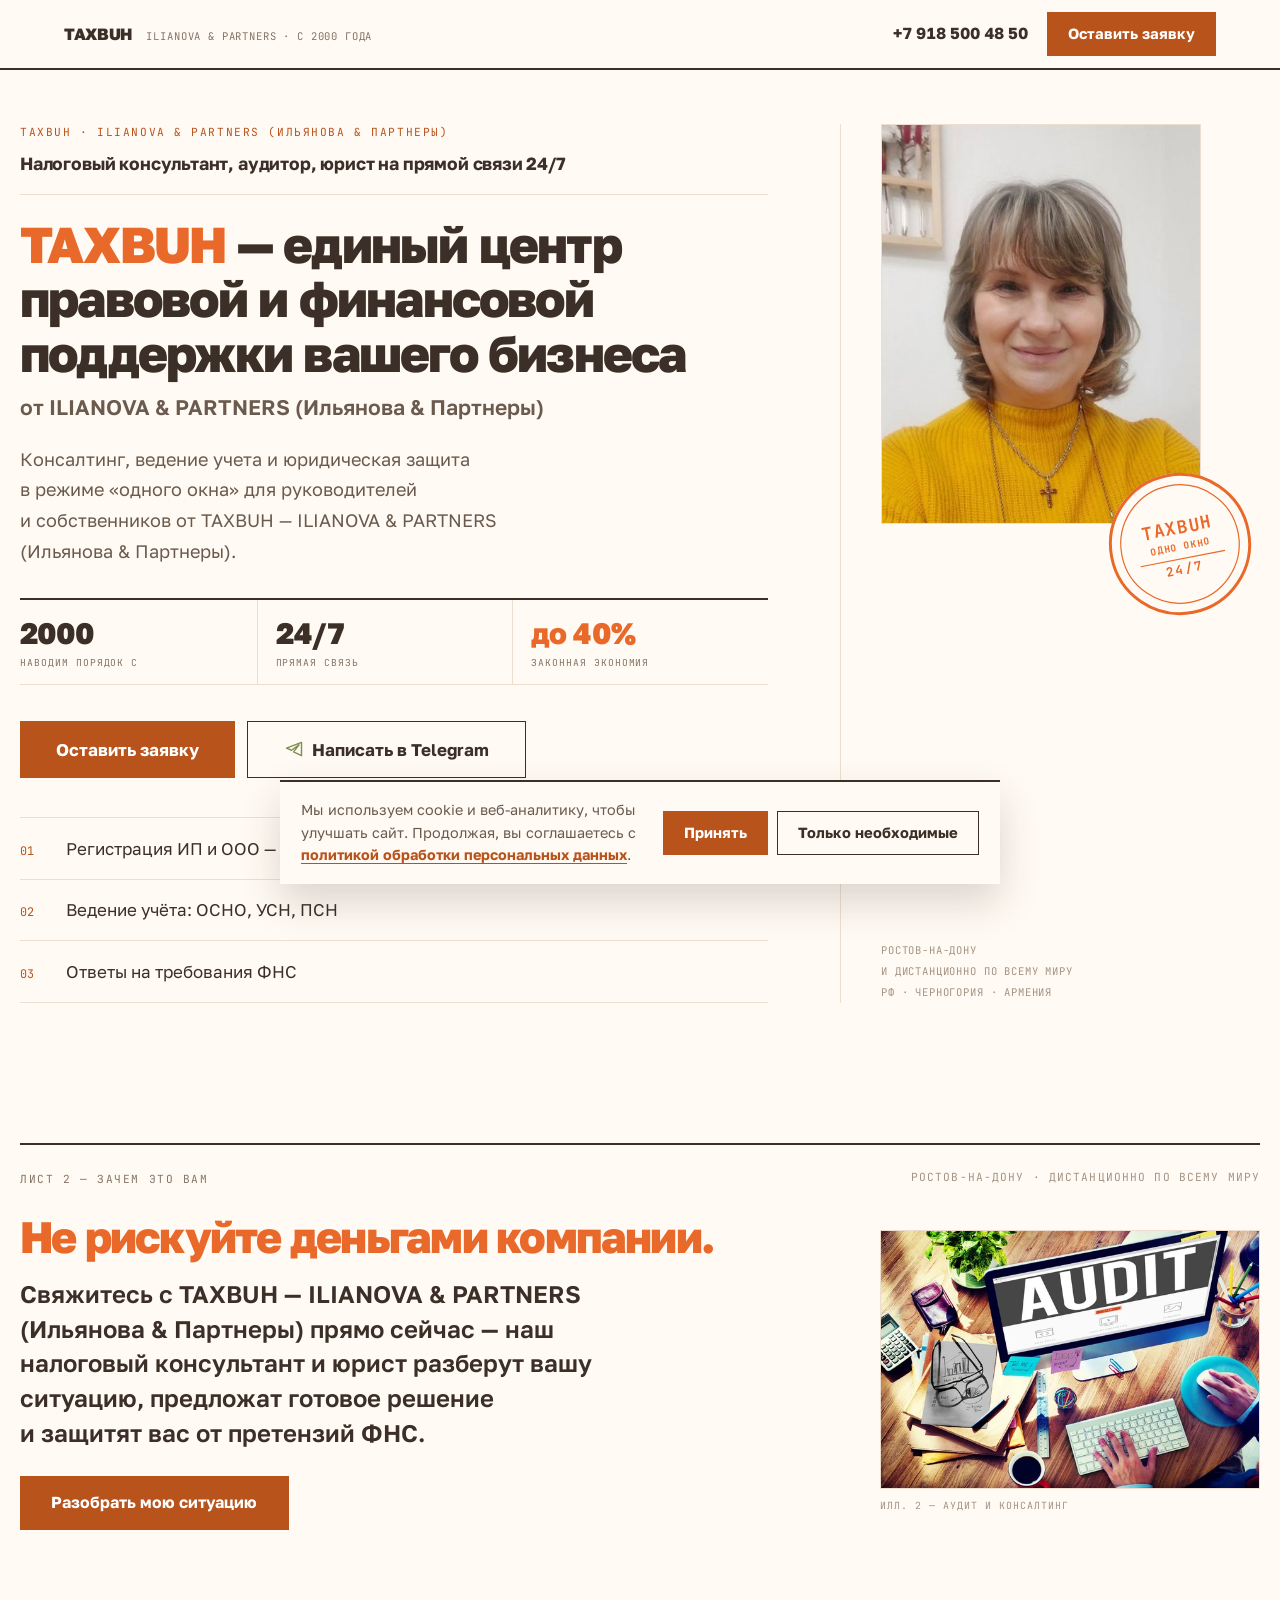
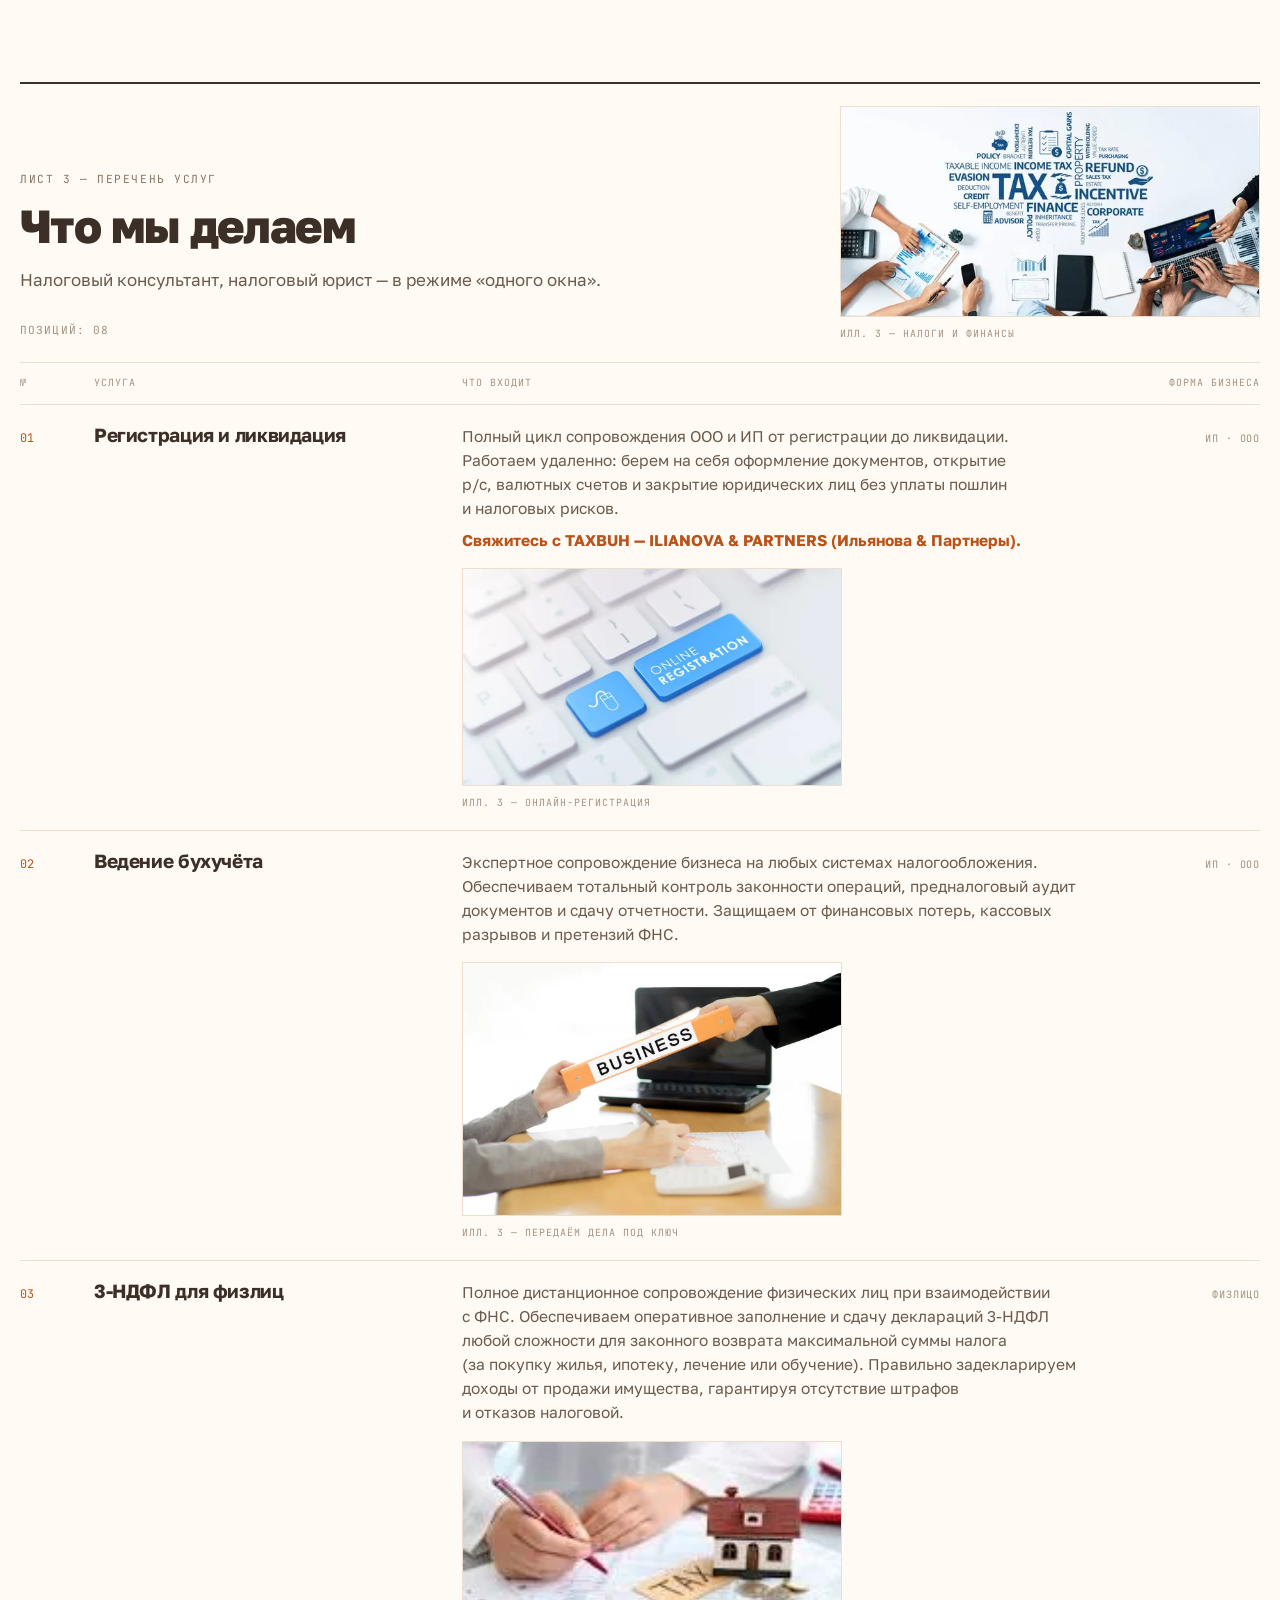
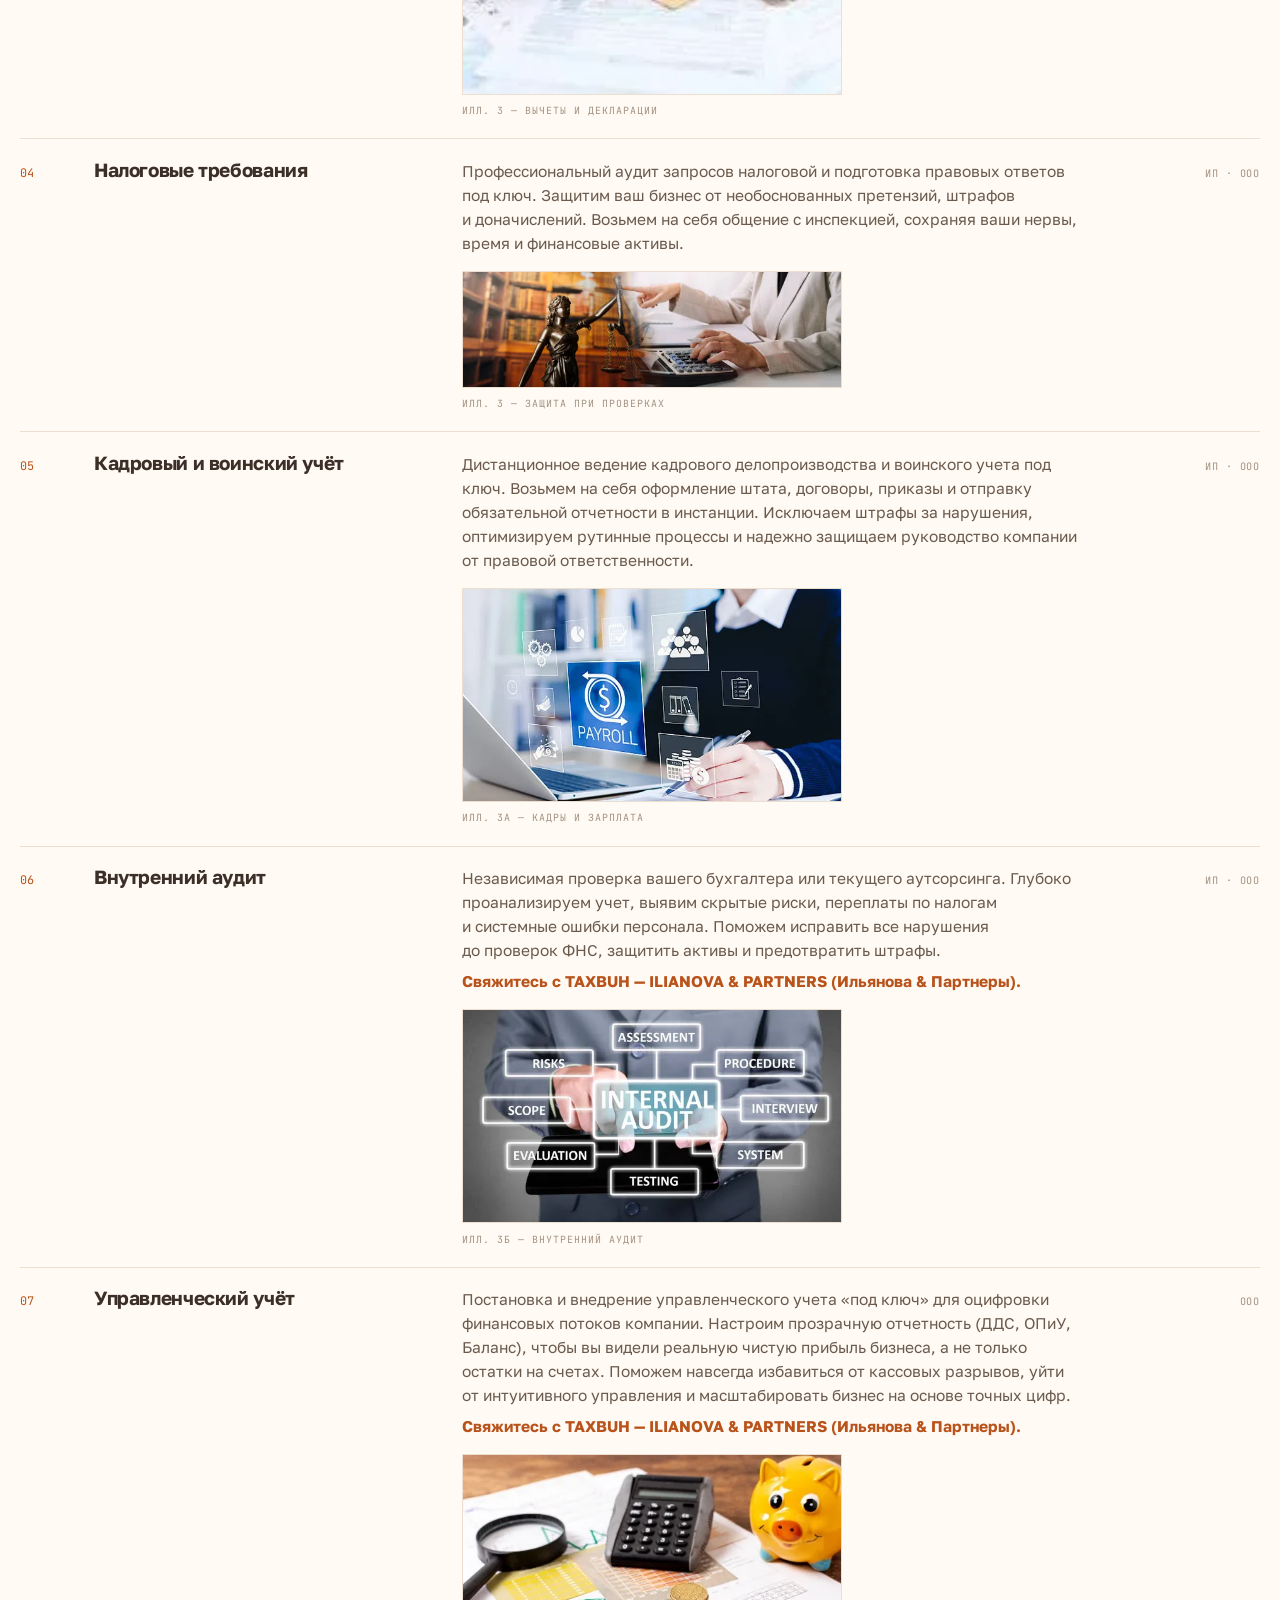
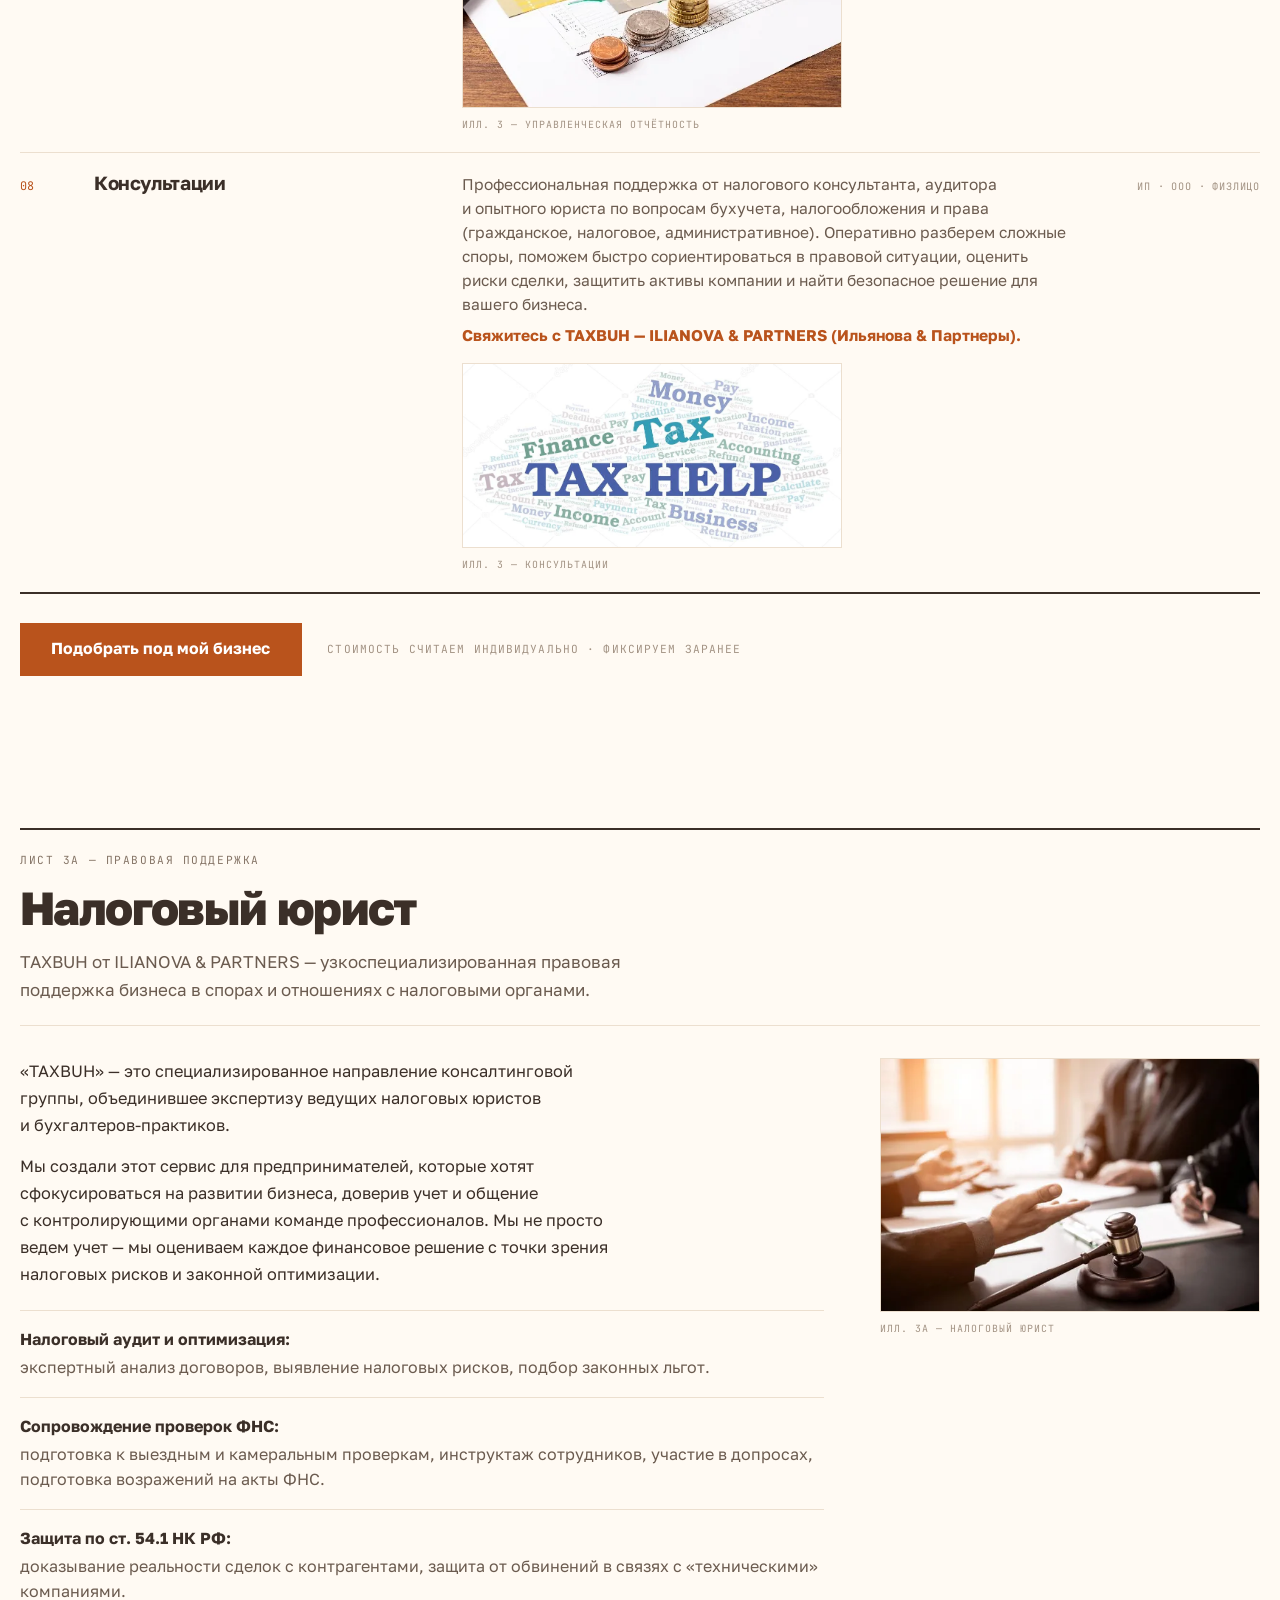
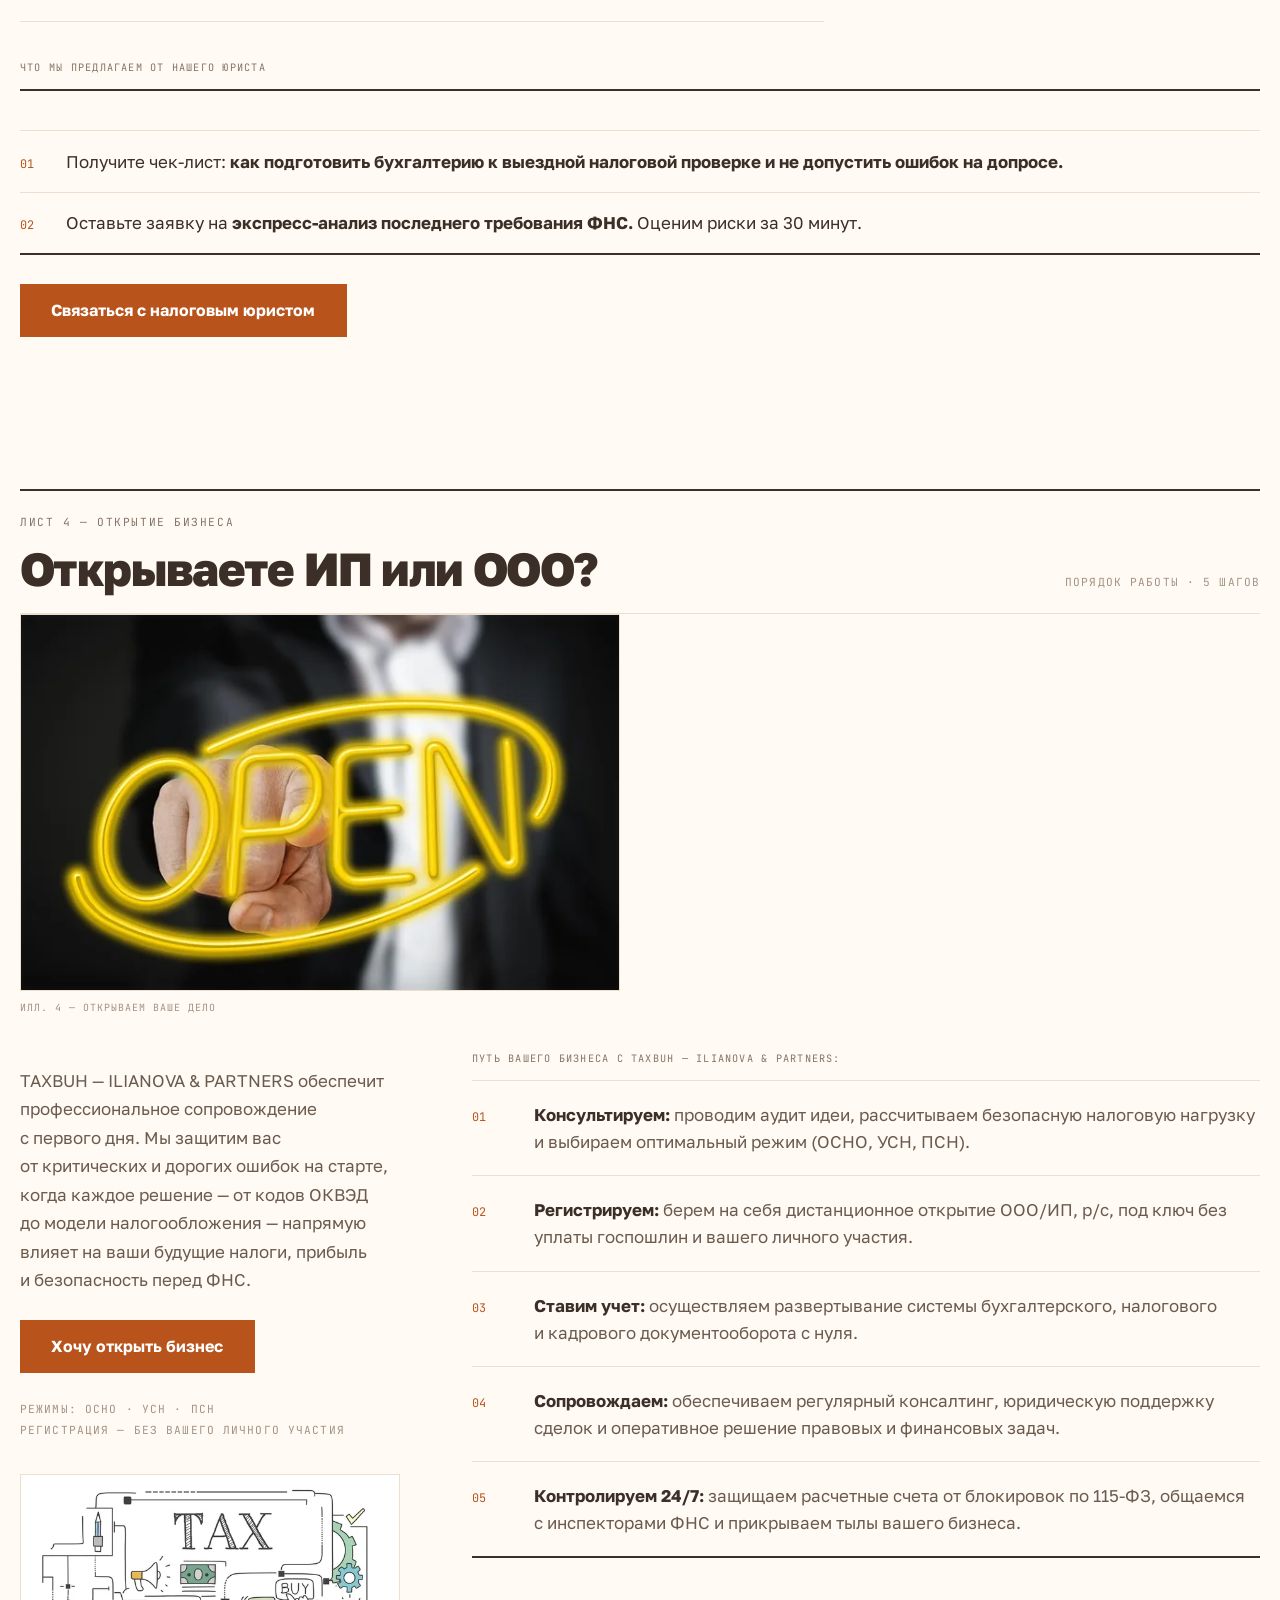
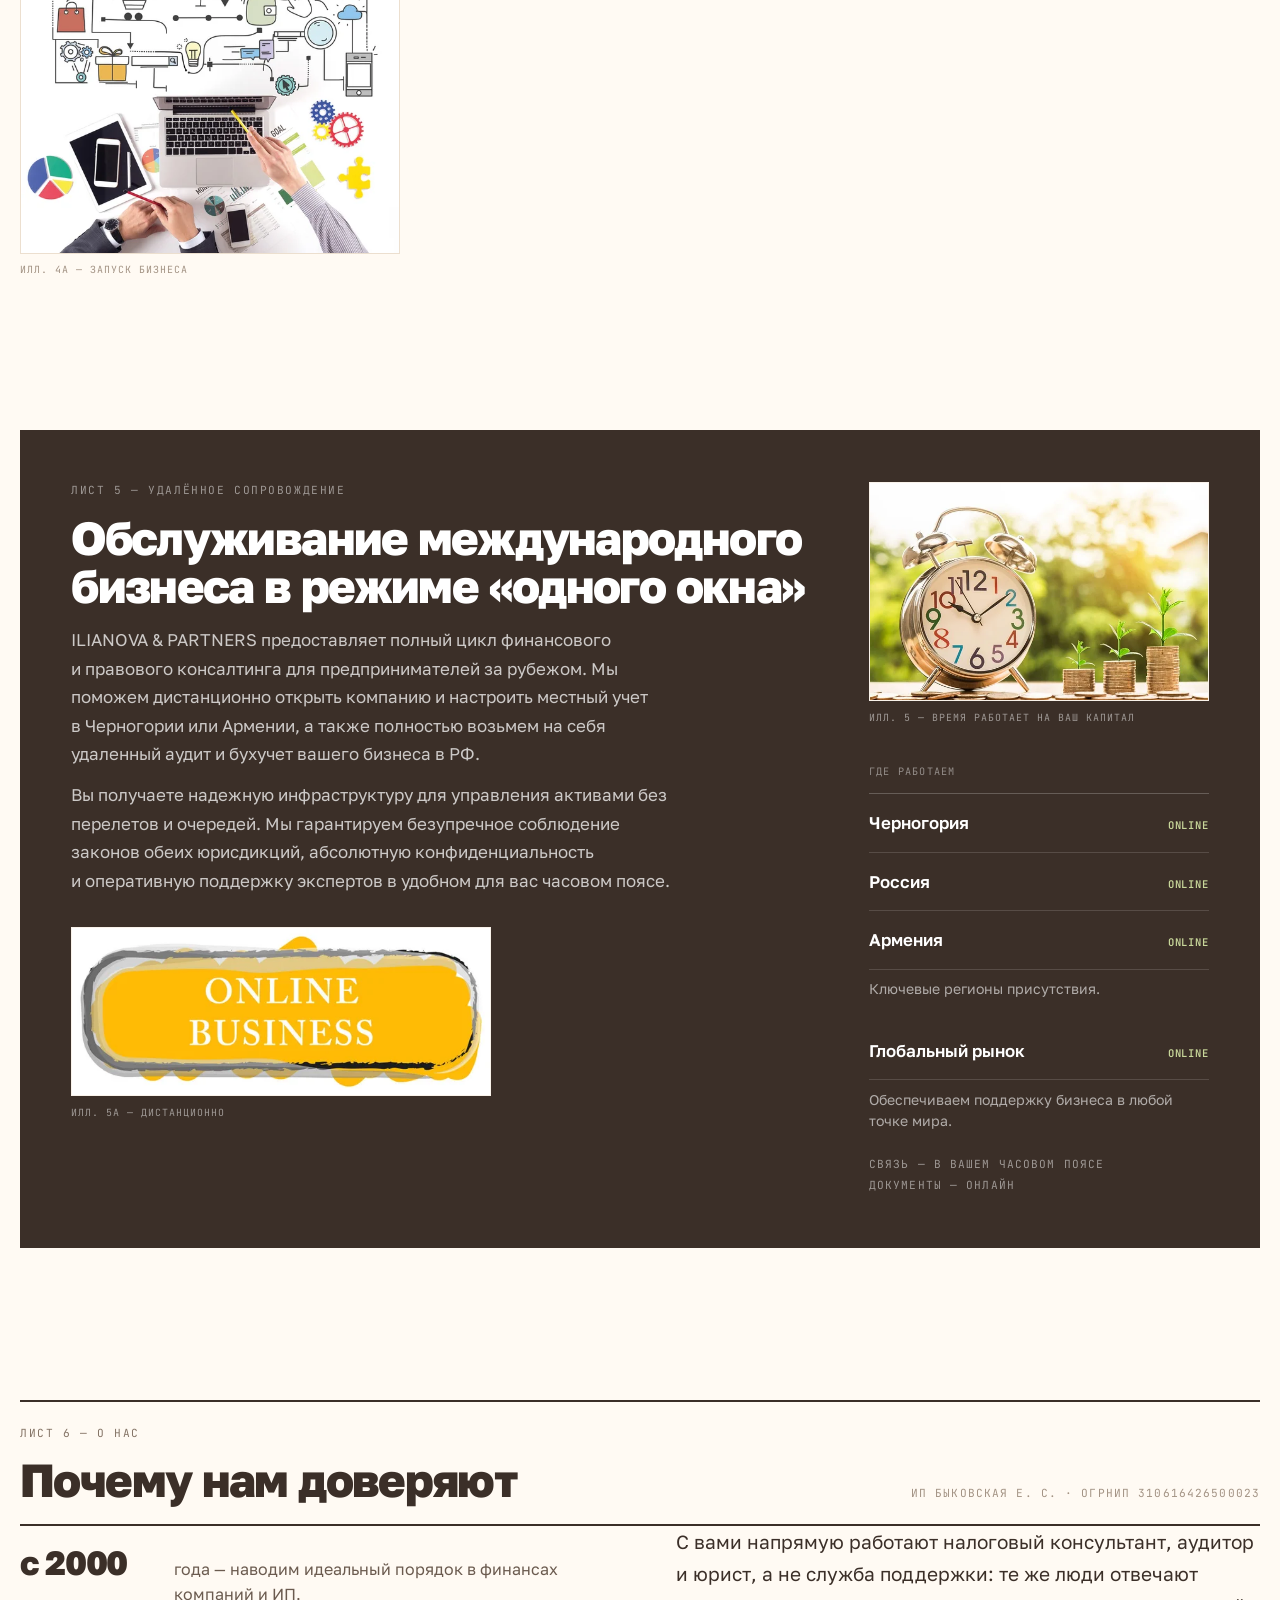
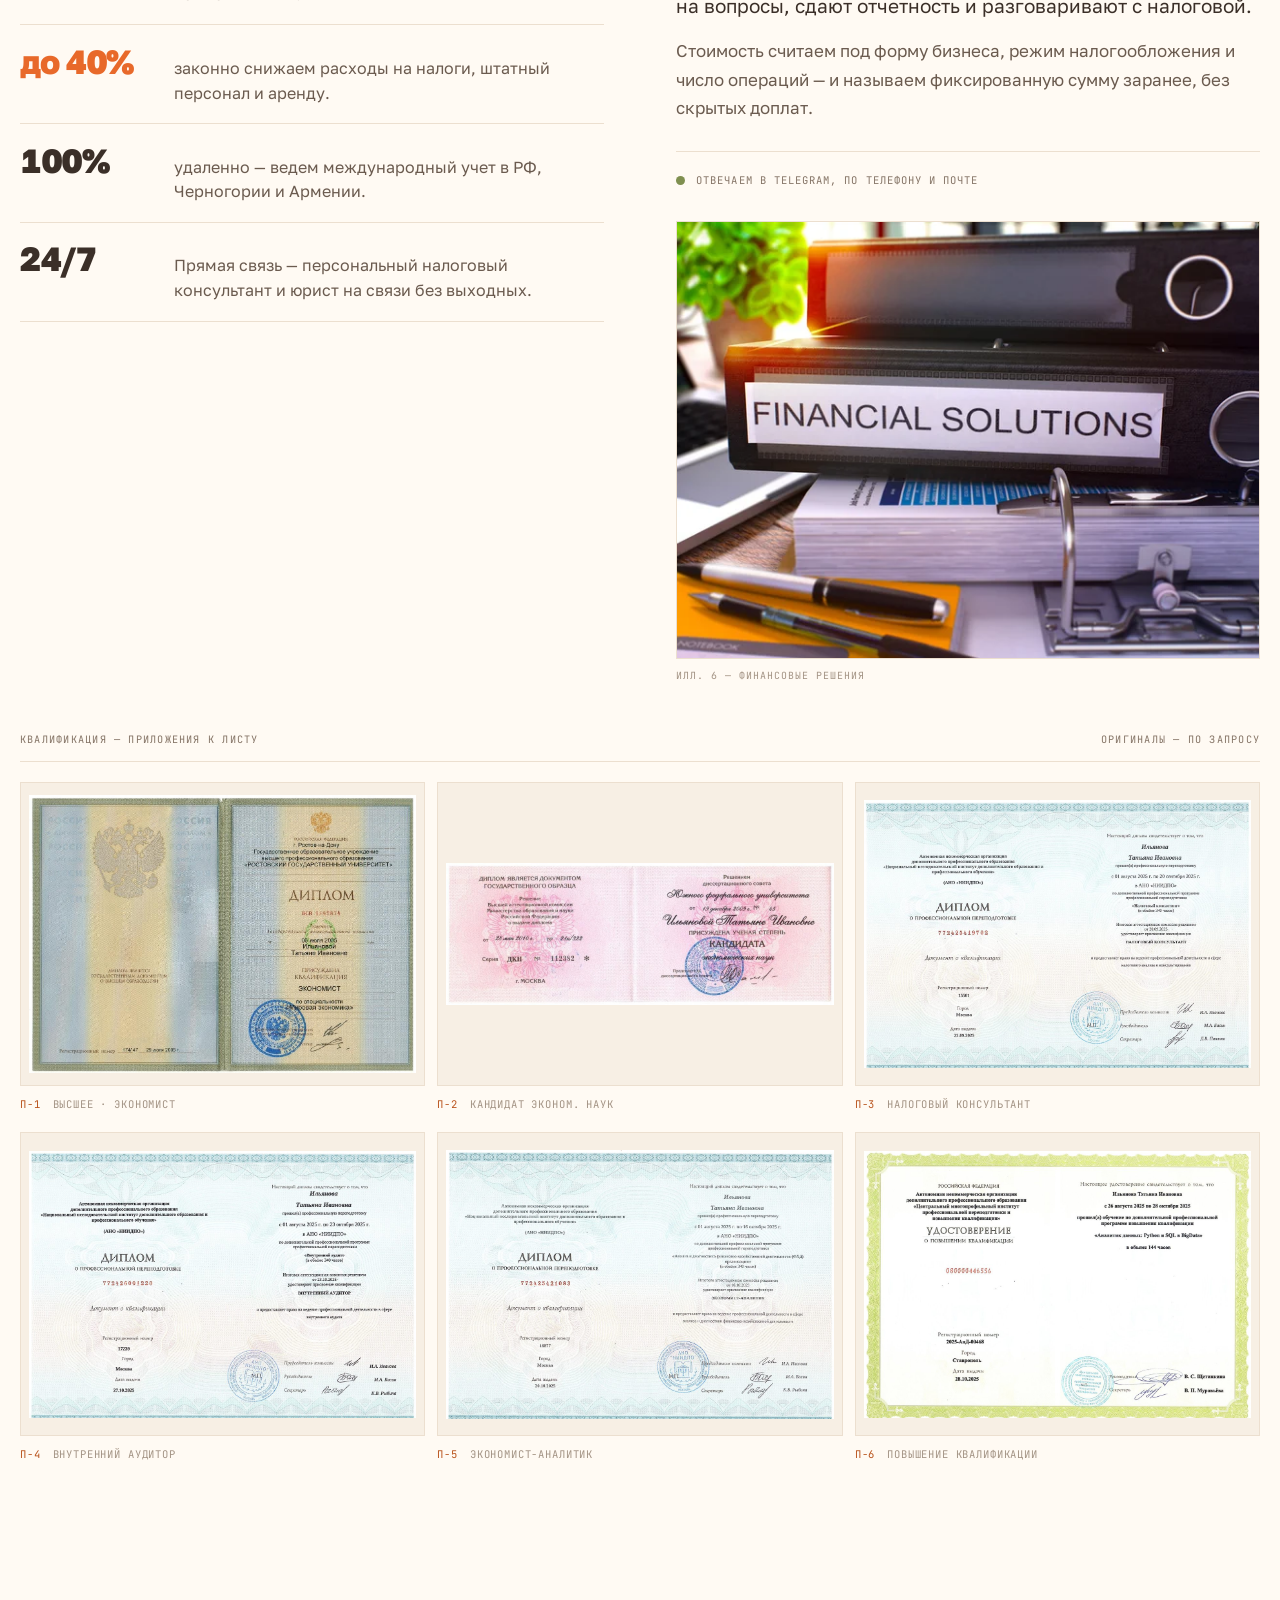
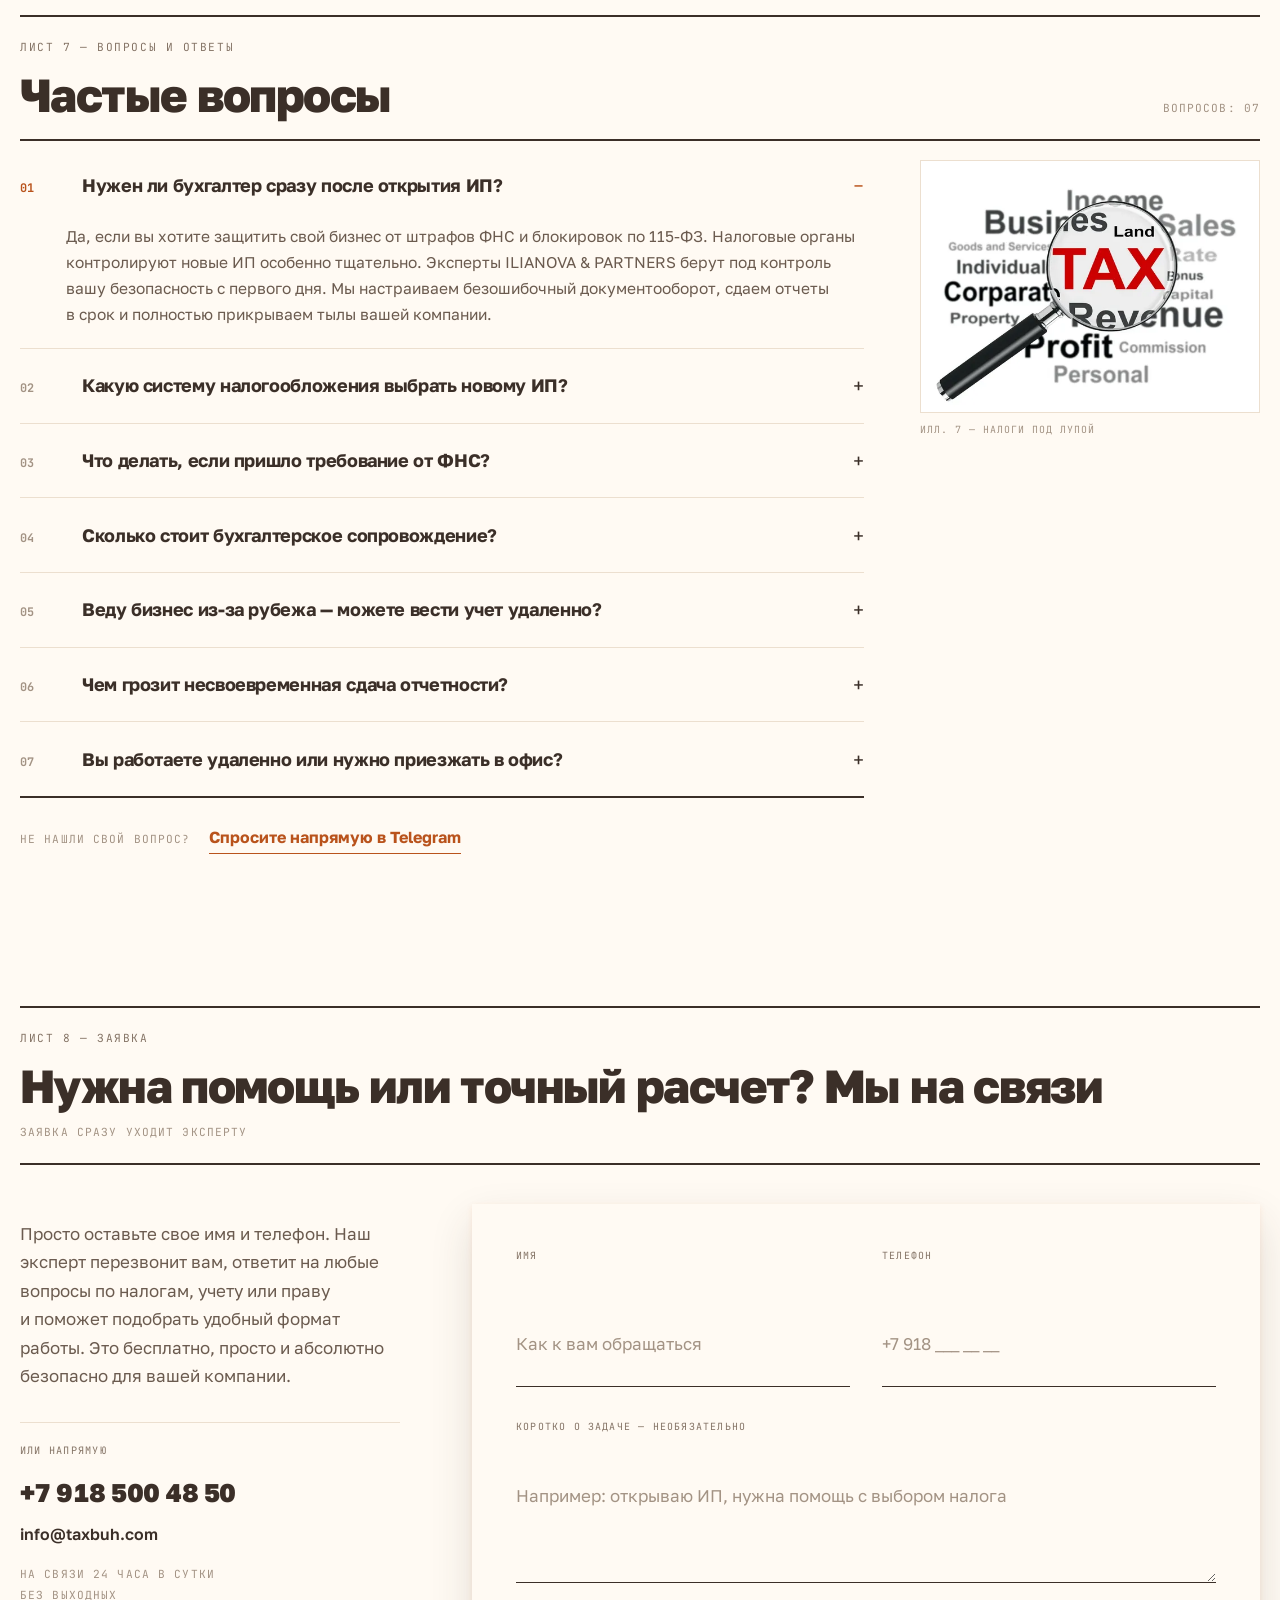
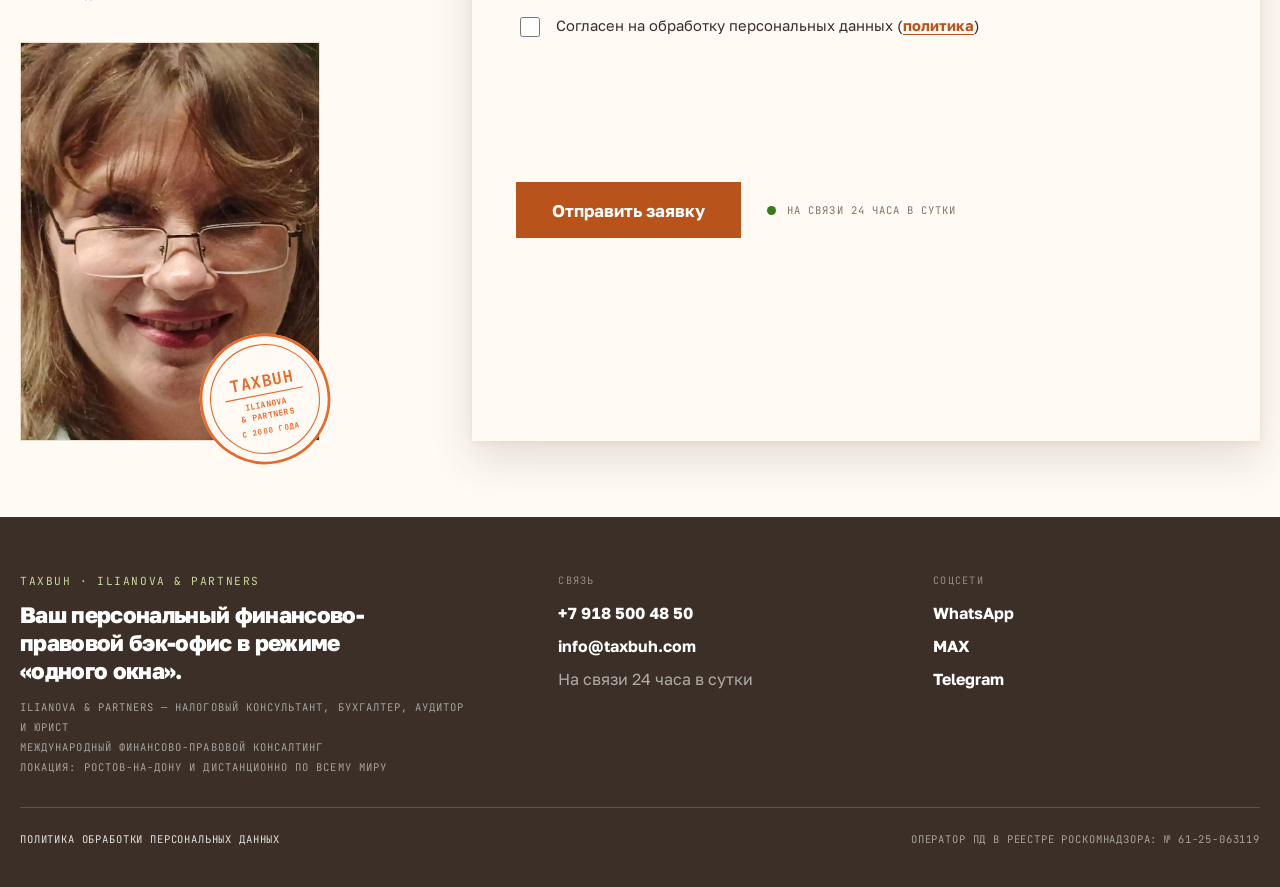
==== commit 20e25ae8: "OPEN целиком, композиция блока Международный бизнес" ====
--- a/vedomost/index.html
+++ b/vedomost/index.html
@@ -361,23 +361,23 @@
     <!-- ЛИСТ 5 — ЗАРУБЕЖ -->
     <section class="sheet-block" id="abroad">
       <div class="container">
-        <figure class="ill ill-dark abroad-clock">
-          <img src="assets/img/hero-clock.webp" width="640" height="410" alt="Часы и растущие стопки монет" loading="lazy" decoding="async">
-          <figcaption class="mono">ИЛЛ. 5 — ВРЕМЯ РАБОТАЕТ НА ВАШ КАПИТАЛ</figcaption>
-        </figure>
         <div class="abroad-inner">
+          <figure class="ill ill-dark abroad-clock">
+            <img src="assets/img/hero-clock.webp" width="640" height="410" alt="Часы и растущие стопки монет" loading="lazy" decoding="async">
+            <figcaption class="mono">ИЛЛ. 5 — ВРЕМЯ РАБОТАЕТ НА ВАШ КАПИТАЛ</figcaption>
+          </figure>
           <div>
             <p class="mono sheet">ЛИСТ 5 — УДАЛЁННОЕ СОПРОВОЖДЕНИЕ</p>
             <h2 class="section-title">Обслуживание международного бизнеса в&nbsp;режиме «одного окна»</h2>
             <p class="lead">ILIANOVA &amp; PARTNERS предоставляет полный цикл финансового и&nbsp;правового консалтинга для предпринимателей за&nbsp;рубежом. Мы поможем дистанционно открыть компанию и&nbsp;настроить местный учет в&nbsp;Черногории или Армении, а&nbsp;также полностью возьмем на&nbsp;себя удаленный аудит и&nbsp;бухучет вашего бизнеса в&nbsp;РФ.</p>
             <p class="lead">Вы получаете надежную инфраструктуру для управления активами без перелетов и&nbsp;очередей. Мы гарантируем безупречное соблюдение законов обеих юрисдикций, абсолютную конфиденциальность и&nbsp;оперативную поддержку экспертов в&nbsp;удобном для вас часовом поясе.</p>
+            <figure class="ill ill-dark abroad-ob">
+              <img src="assets/img/ill-abroad.webp" width="600" height="239" alt="Online business — дистанционное обслуживание" loading="lazy" decoding="async">
+              <figcaption class="mono">ИЛЛ. 5А — ДИСТАНЦИОННО</figcaption>
+            </figure>
           </div>
 
           <div class="abroad-list">
-            <figure class="ill ill-dark">
-            <img src="assets/img/ill-abroad.webp" width="600" height="239" alt="Online business — дистанционное обслуживание" loading="lazy" decoding="async">
-            <figcaption class="mono">ИЛЛ. 5А — ДИСТАНЦИОННО</figcaption>
-          </figure>
             <p class="mono list-head">ГДЕ РАБОТАЕМ</p>
             <ul>
               <li><span>Черногория</span><span class="mono online">ONLINE</span></li>
--- a/vedomost/css/styles.css
+++ b/vedomost/css/styles.css
@@ -228,13 +228,14 @@
 /* ---------------- Лист 4: старт бизнеса ---------------- */
 .ill-open { max-width: none; margin-top: 1.8rem; }
 .ill-open img { aspect-ratio: 16 / 9; object-fit: cover; object-position: 50% 45%; border-color: var(--ink); background: #111; }
-@media (min-width: 760px) { .ill-open img { aspect-ratio: 21 / 7; } }
+@media (min-width: 760px) { .ill-open { max-width: 520px; } .ill-open img { aspect-ratio: auto; } }
 .startup-inner { display: grid; gap: 2.4rem; margin-top: 2.2rem; }
 .startup-inner .btn { margin-top: 1.6rem; }
 
 /* ---------------- Лист 5: зарубеж (единственный тёмный блок) ---------------- */
 #abroad .container { background: var(--ink); color: #fff; padding: clamp(2rem, 5vw, 3.25rem) clamp(1.4rem, 4vw, 3.75rem); }
-.abroad-clock { width: min(100%, 340px); margin-bottom: 2.4rem; }
+#abroad .abroad-clock { width: 100%; max-width: 340px; margin: 0; }
+#abroad .abroad-ob { max-width: 420px; margin: 2rem 0 0; }
 .abroad-inner { display: grid; gap: 2.4rem; }
 #abroad .sheet { color: rgba(255,255,255,.5); }
 #abroad .lead { color: rgba(255,255,255,.74); }
@@ -405,7 +406,10 @@
     .pain-inner { grid-template-columns: 1fr 380px; gap: 3.5rem; align-items: center; }
   #services .sheet-head { display: grid; grid-template-columns: 1fr 340px; align-items: end; }
   .startup-inner { grid-template-columns: 380px 1fr; gap: 4.5rem; }
-  .abroad-inner { grid-template-columns: 1fr 340px; gap: 3.5rem; }
+  .abroad-inner { grid-template-columns: 1fr 340px; gap: 2.4rem 3.5rem; align-items: start; }
+  .abroad-clock { grid-column: 2; grid-row: 1; max-width: none; }
+  .abroad-inner > div:not(.abroad-list) { grid-column: 1; grid-row: 1 / span 2; }
+  .abroad-list { grid-column: 2; grid-row: 2; }
   .trust-inner { grid-template-columns: 1fr 1fr; gap: 4.5rem; }
   .lead-inner { grid-template-columns: 380px 1fr; gap: 4.5rem; }
   .blank-row { grid-template-columns: 1fr 1fr; }
@@ -453,3 +457,9 @@
 @media (min-width: 900px) {
   .lawyer-inner { grid-template-columns: 1fr 380px; gap: 3.5rem; align-items: start; }
 }
+
+/* Мобильная шлифовка: кнопка юриста по центру, меньше пустоты под ней */
+@media (max-width: 599px) {
+  .lawyer-offer .btn { display: block; text-align: center; padding-left: 1rem; padding-right: 1rem; }
+  #lawyer { padding-bottom: 1.4rem; }
+}
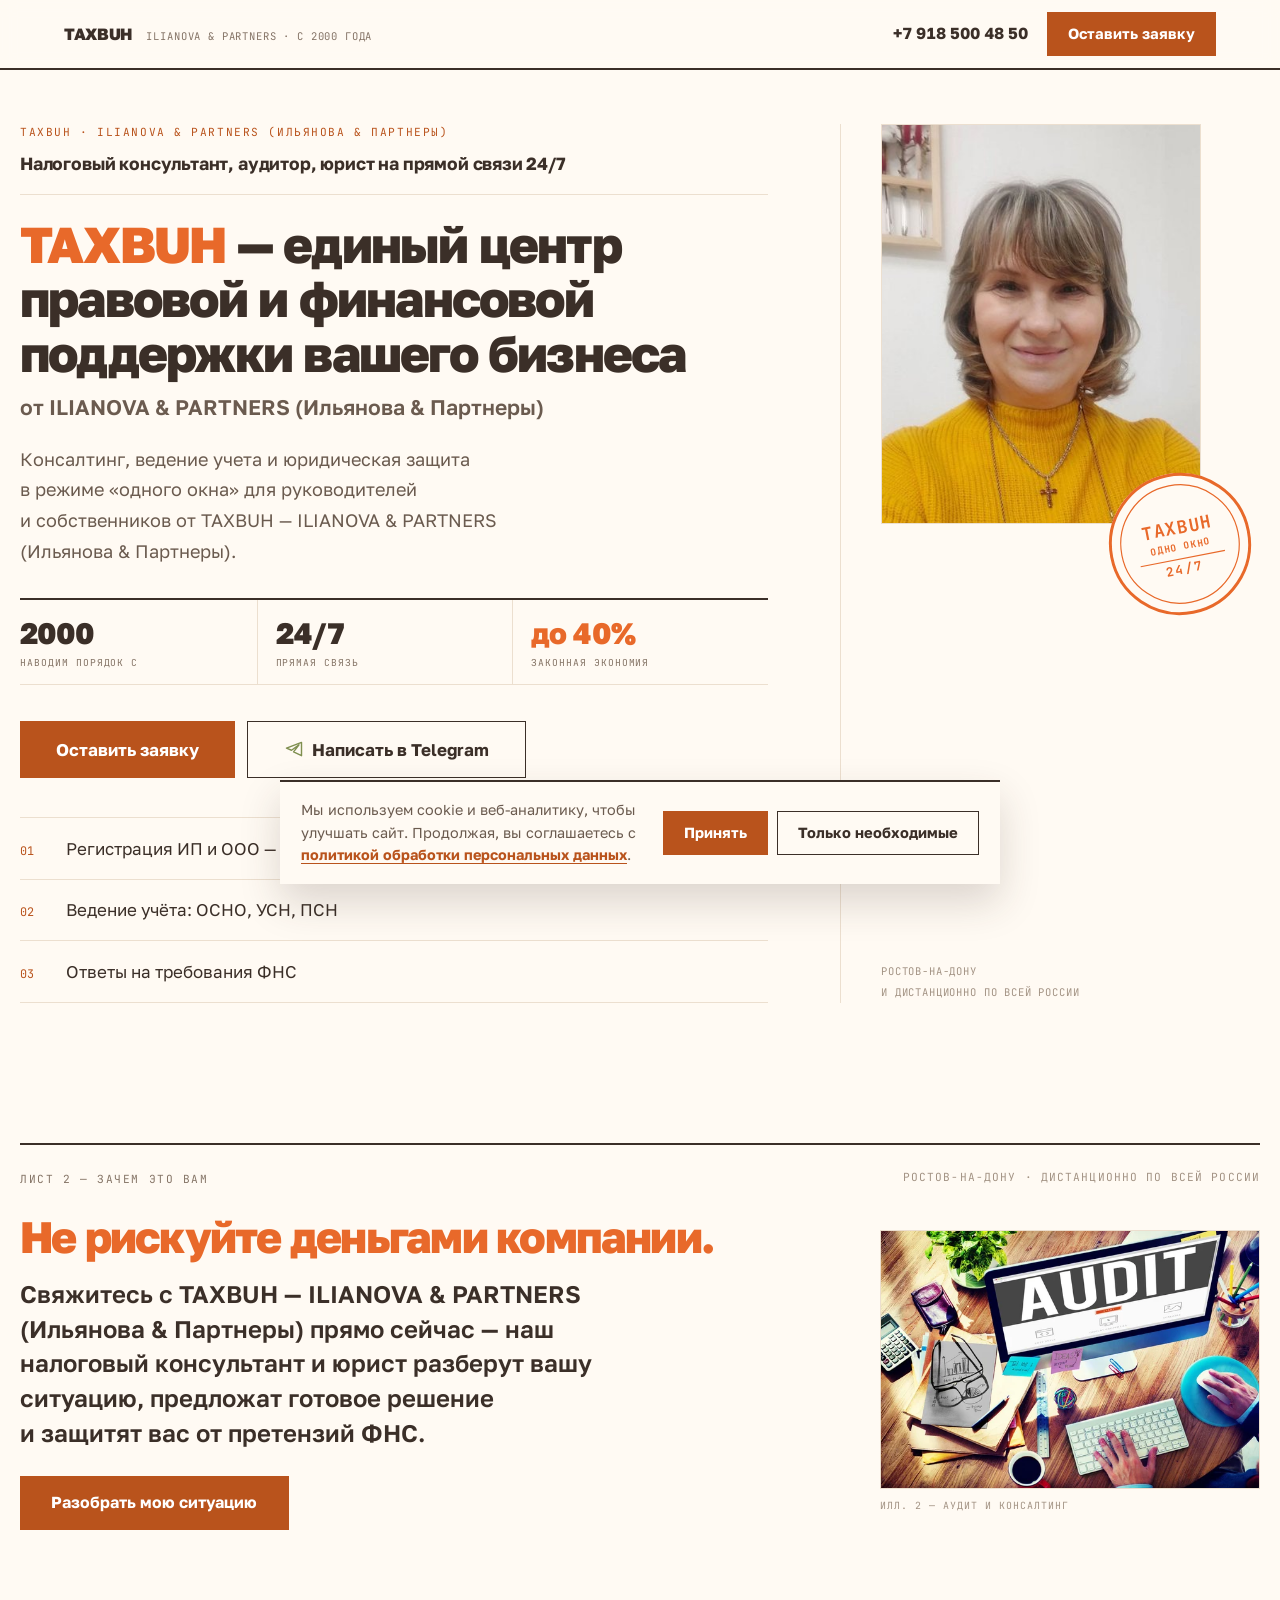
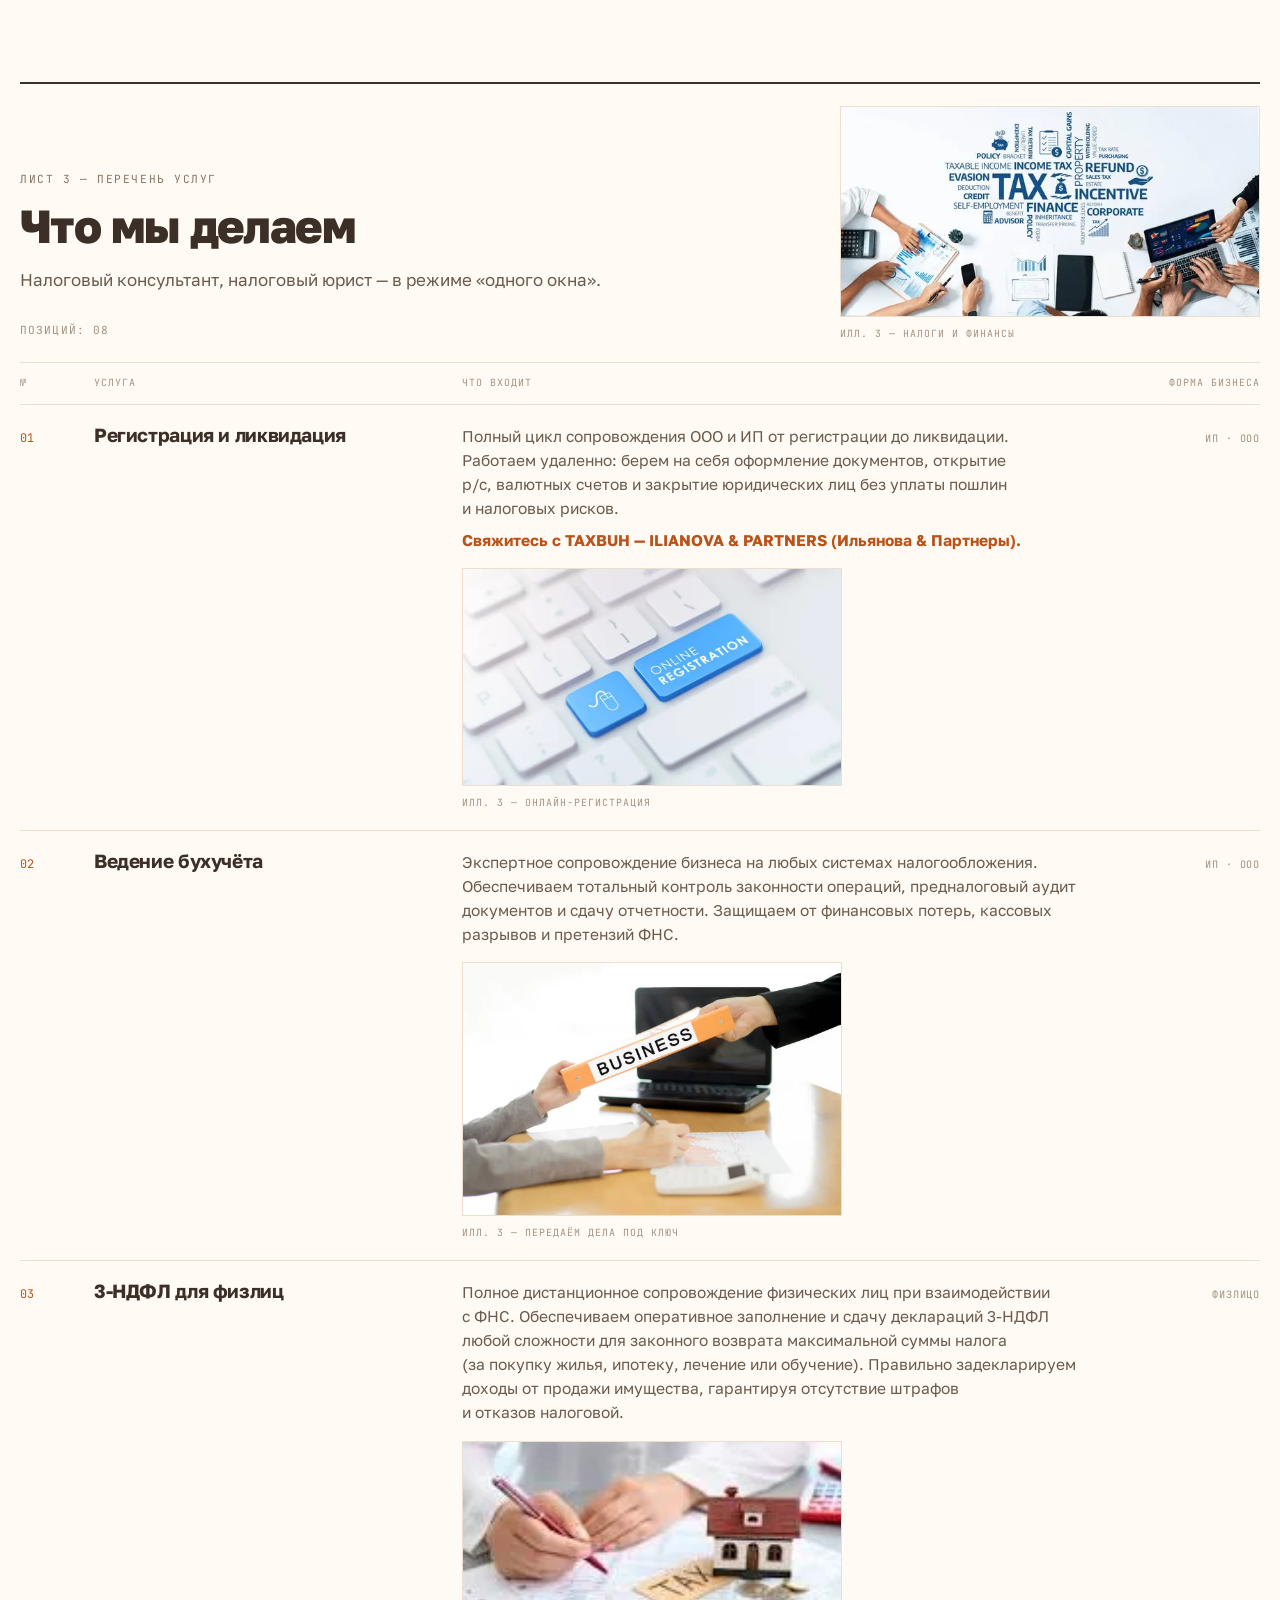
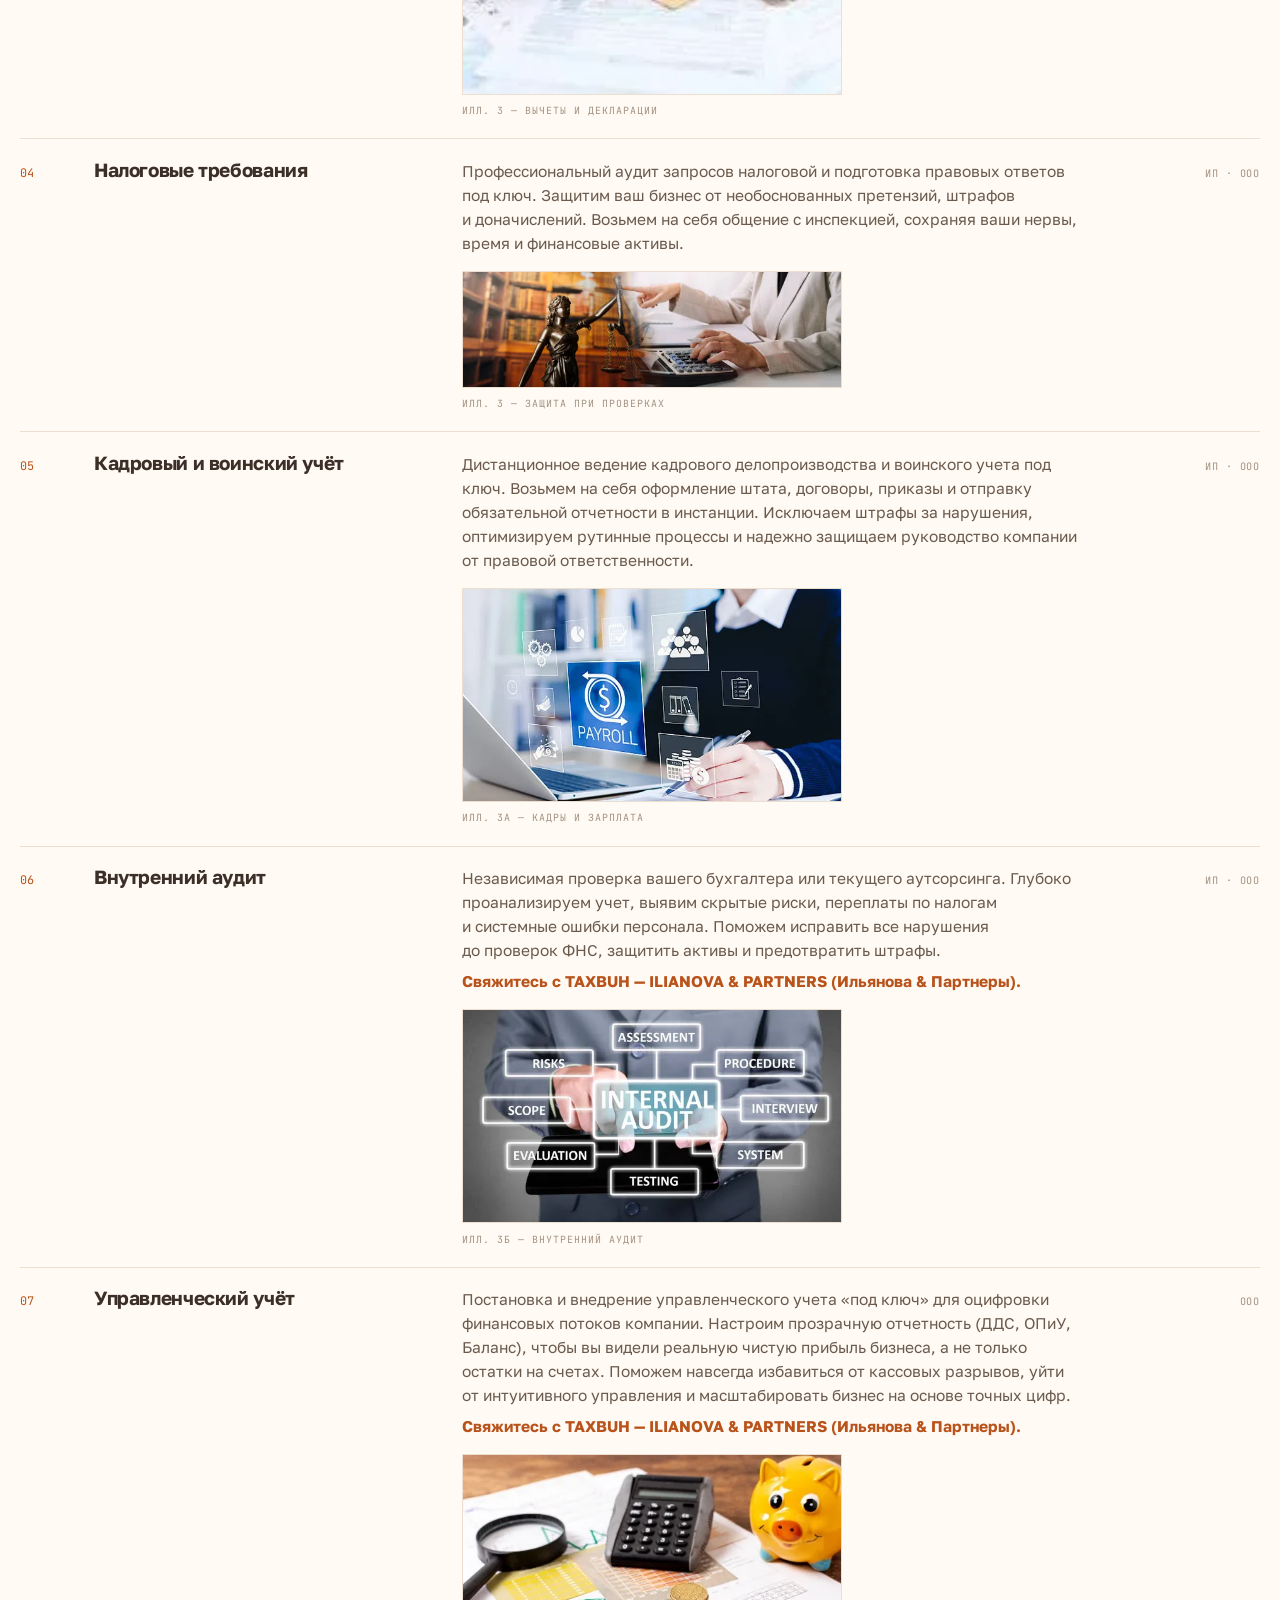
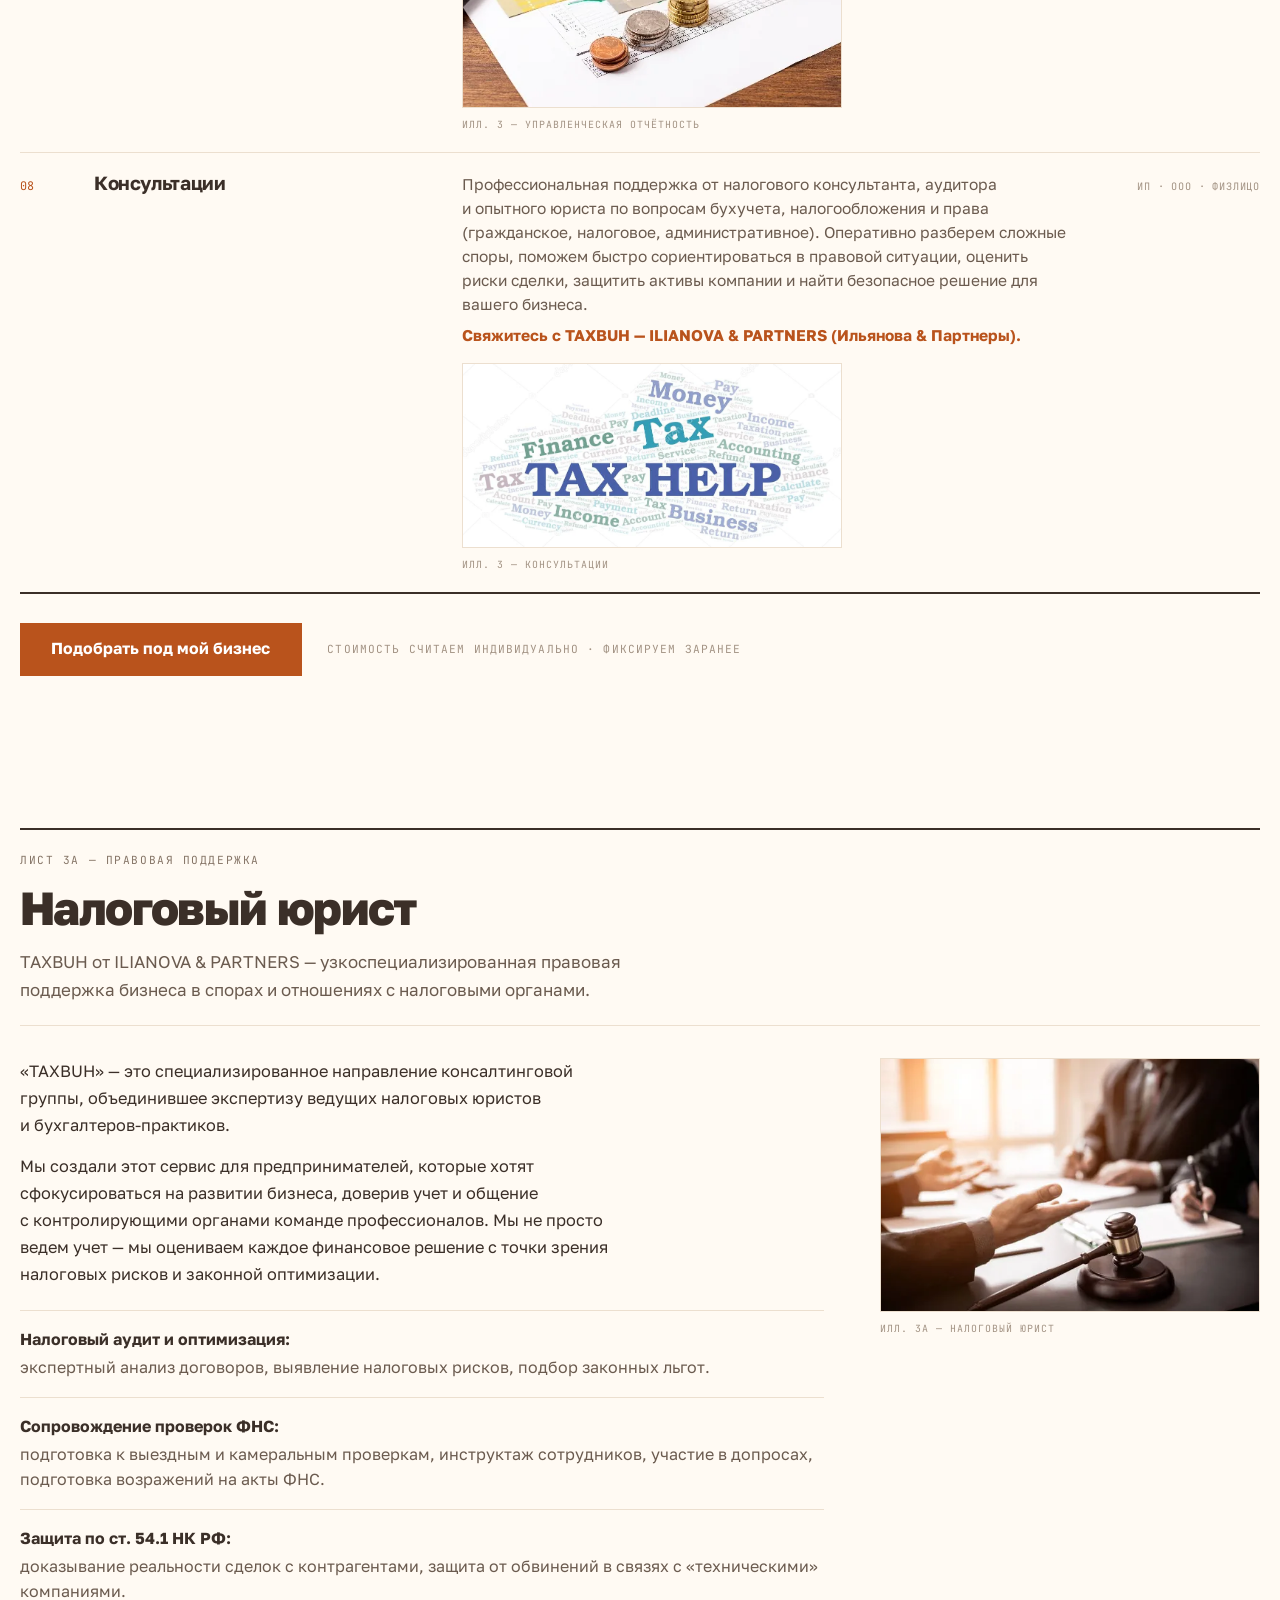
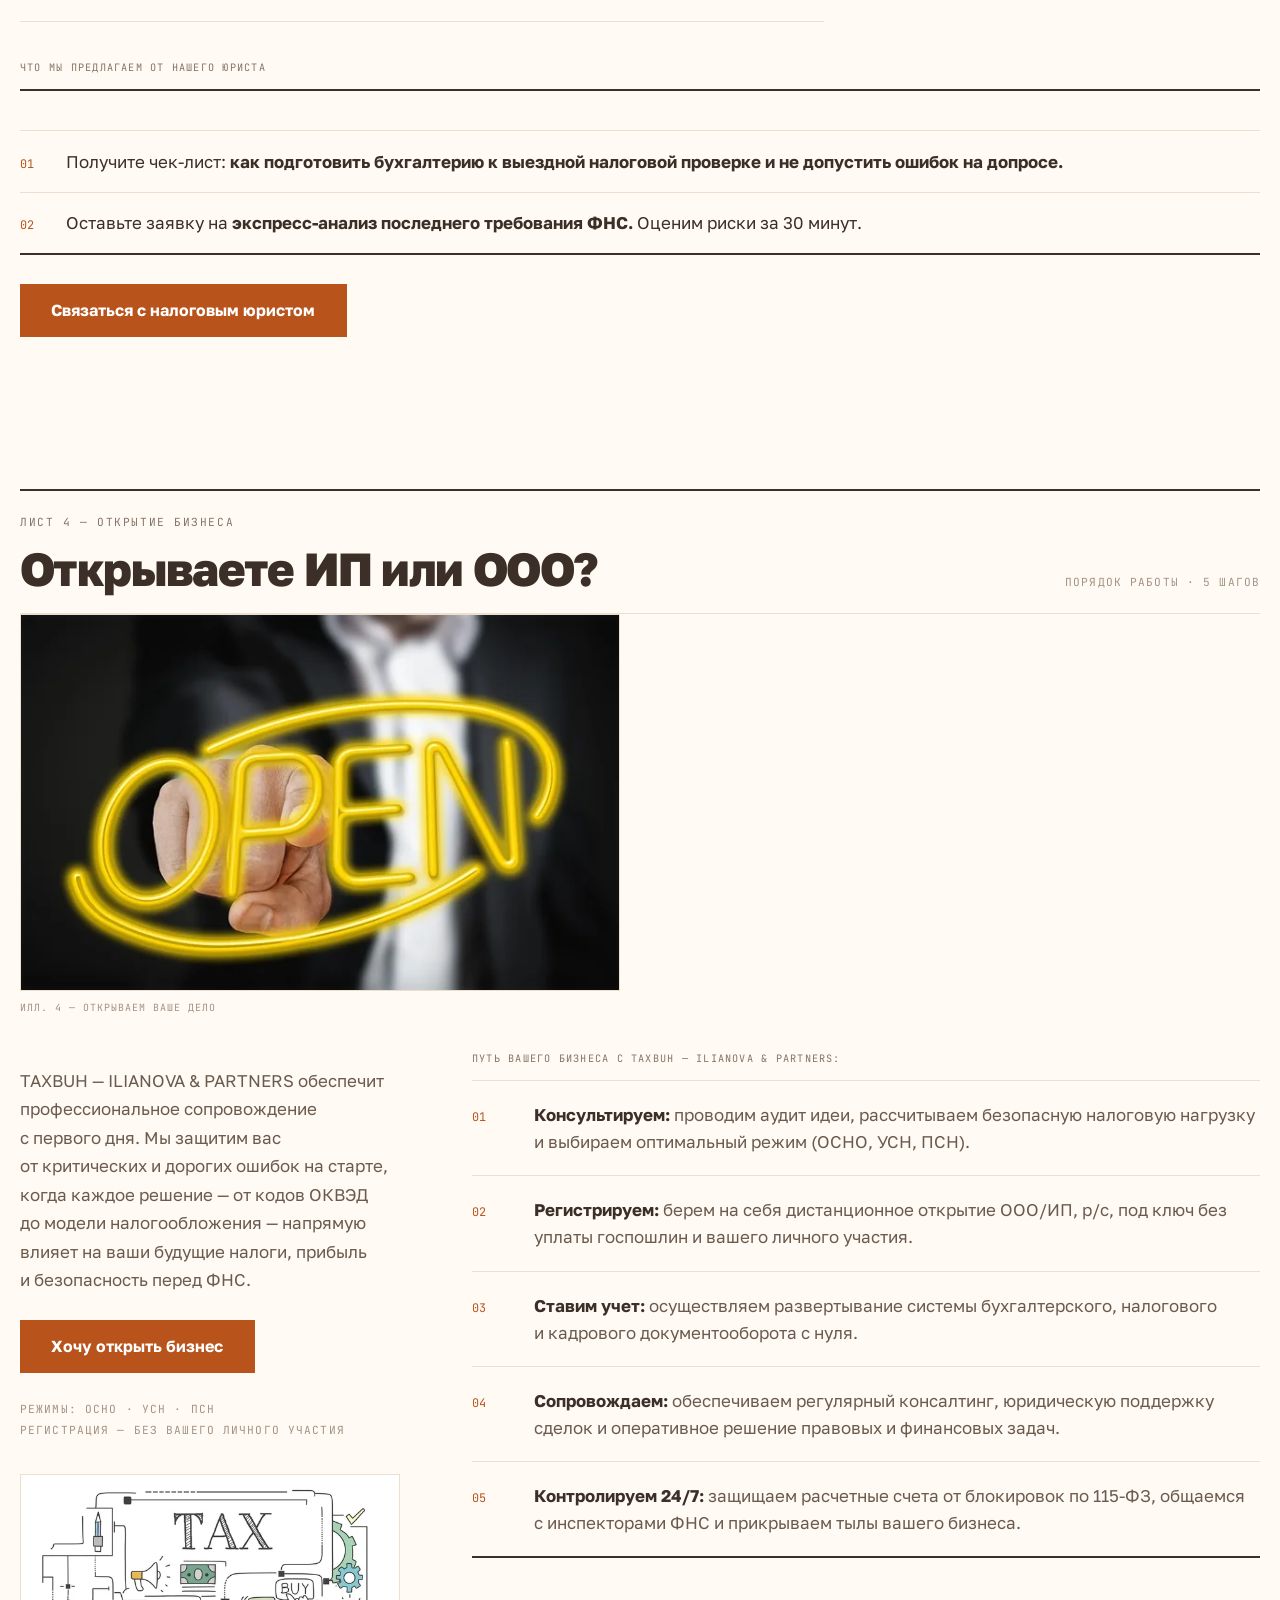
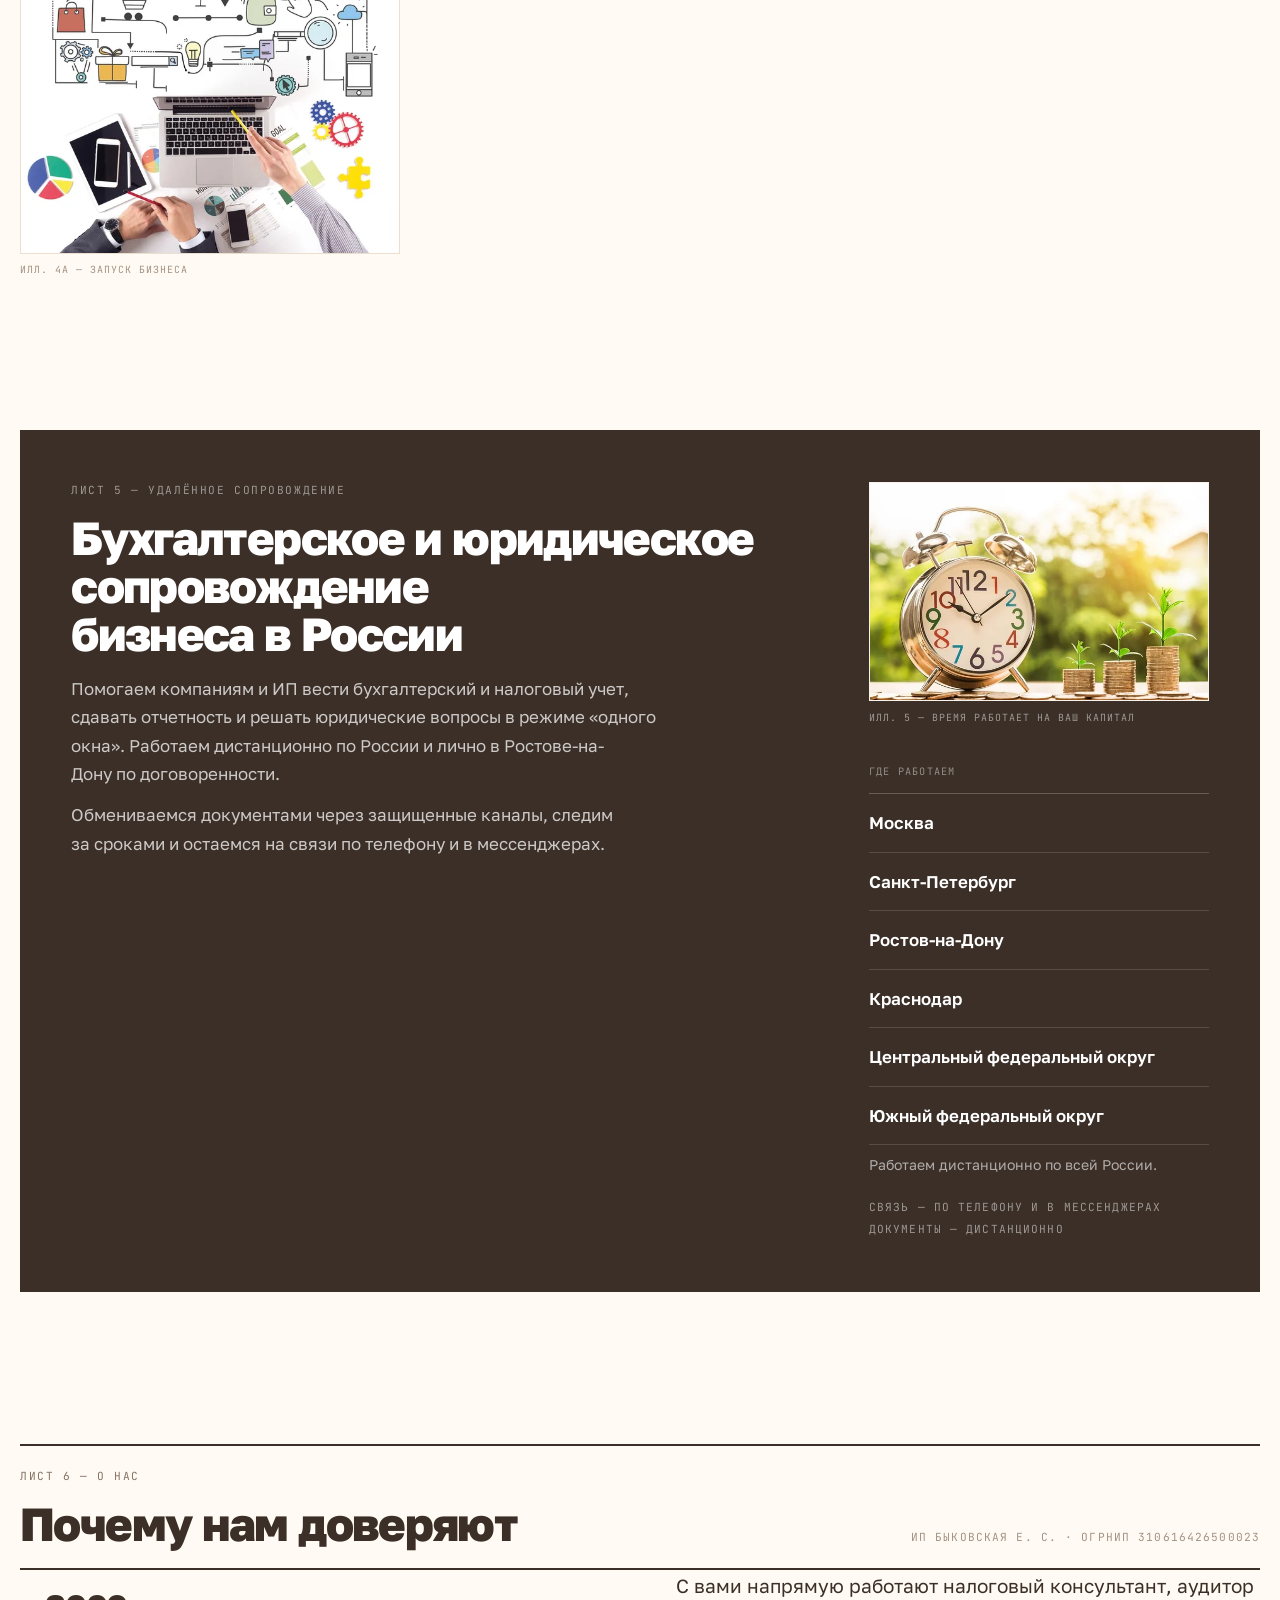
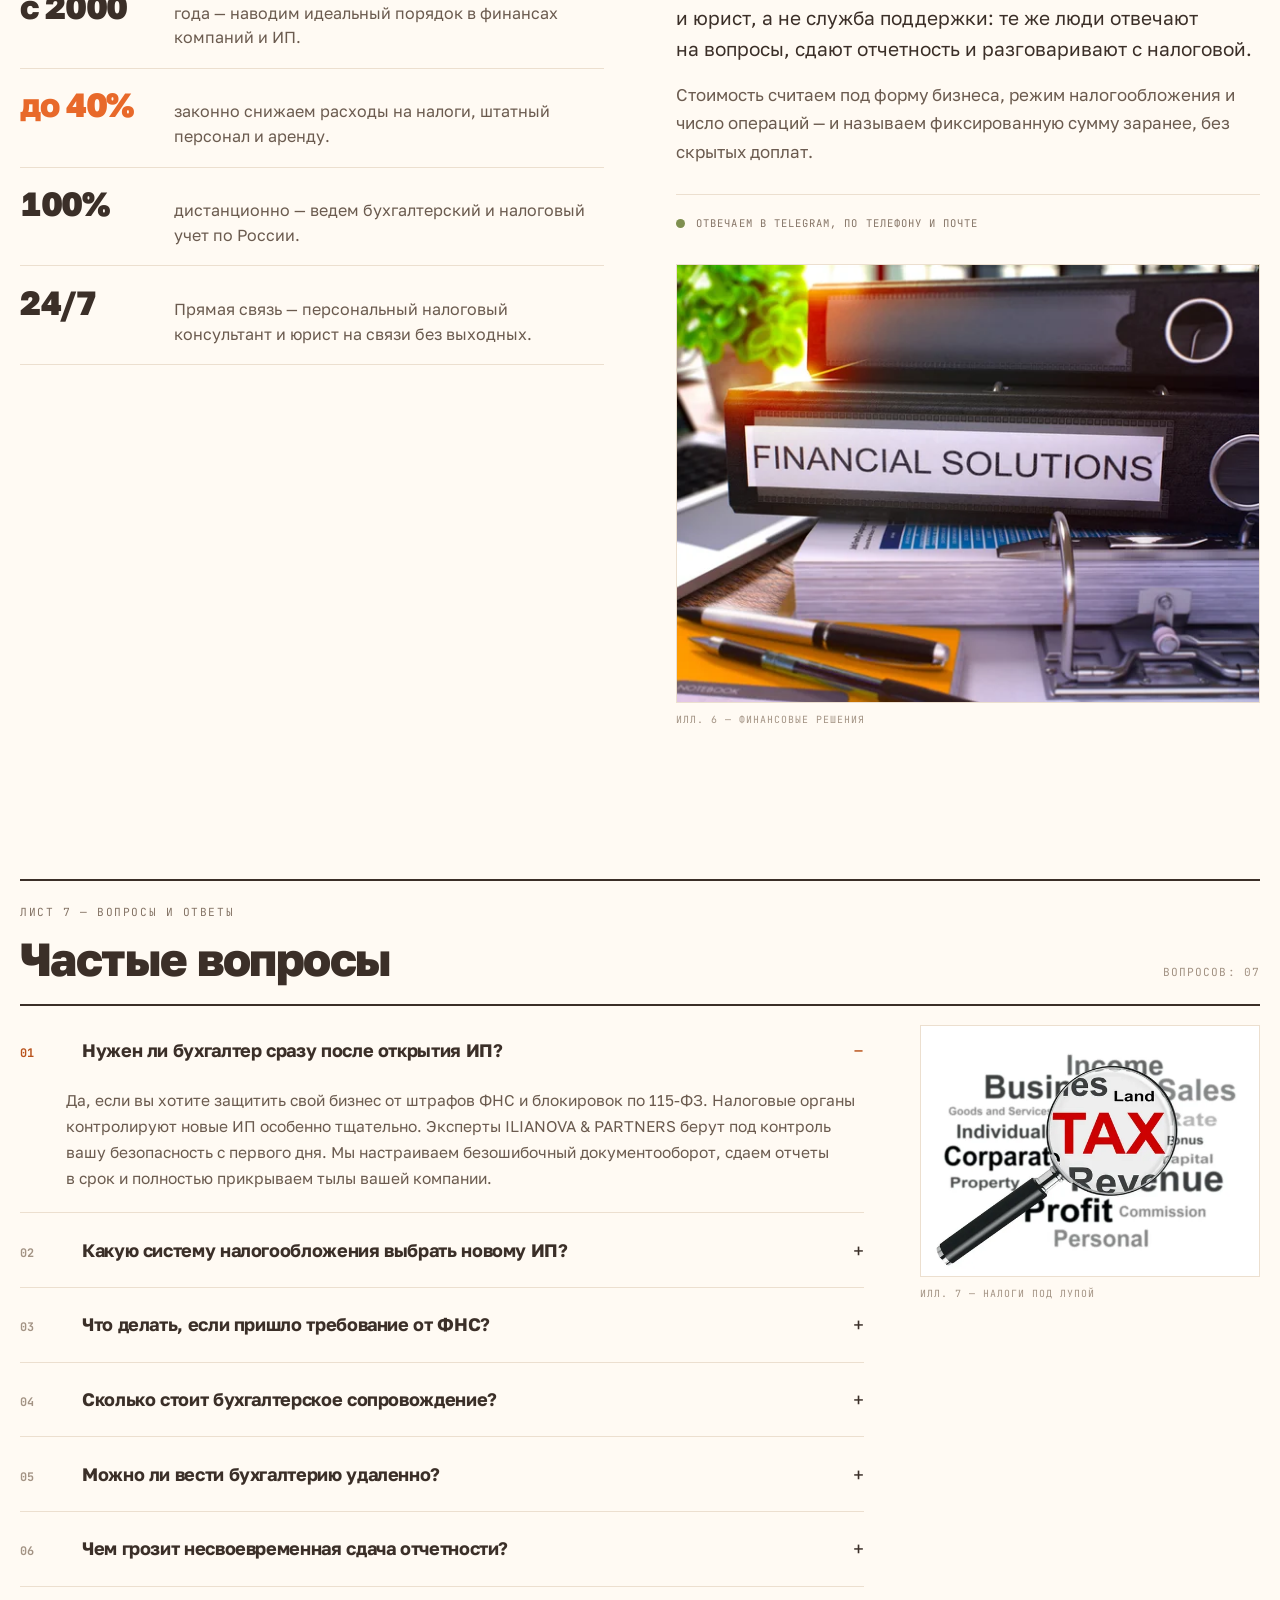
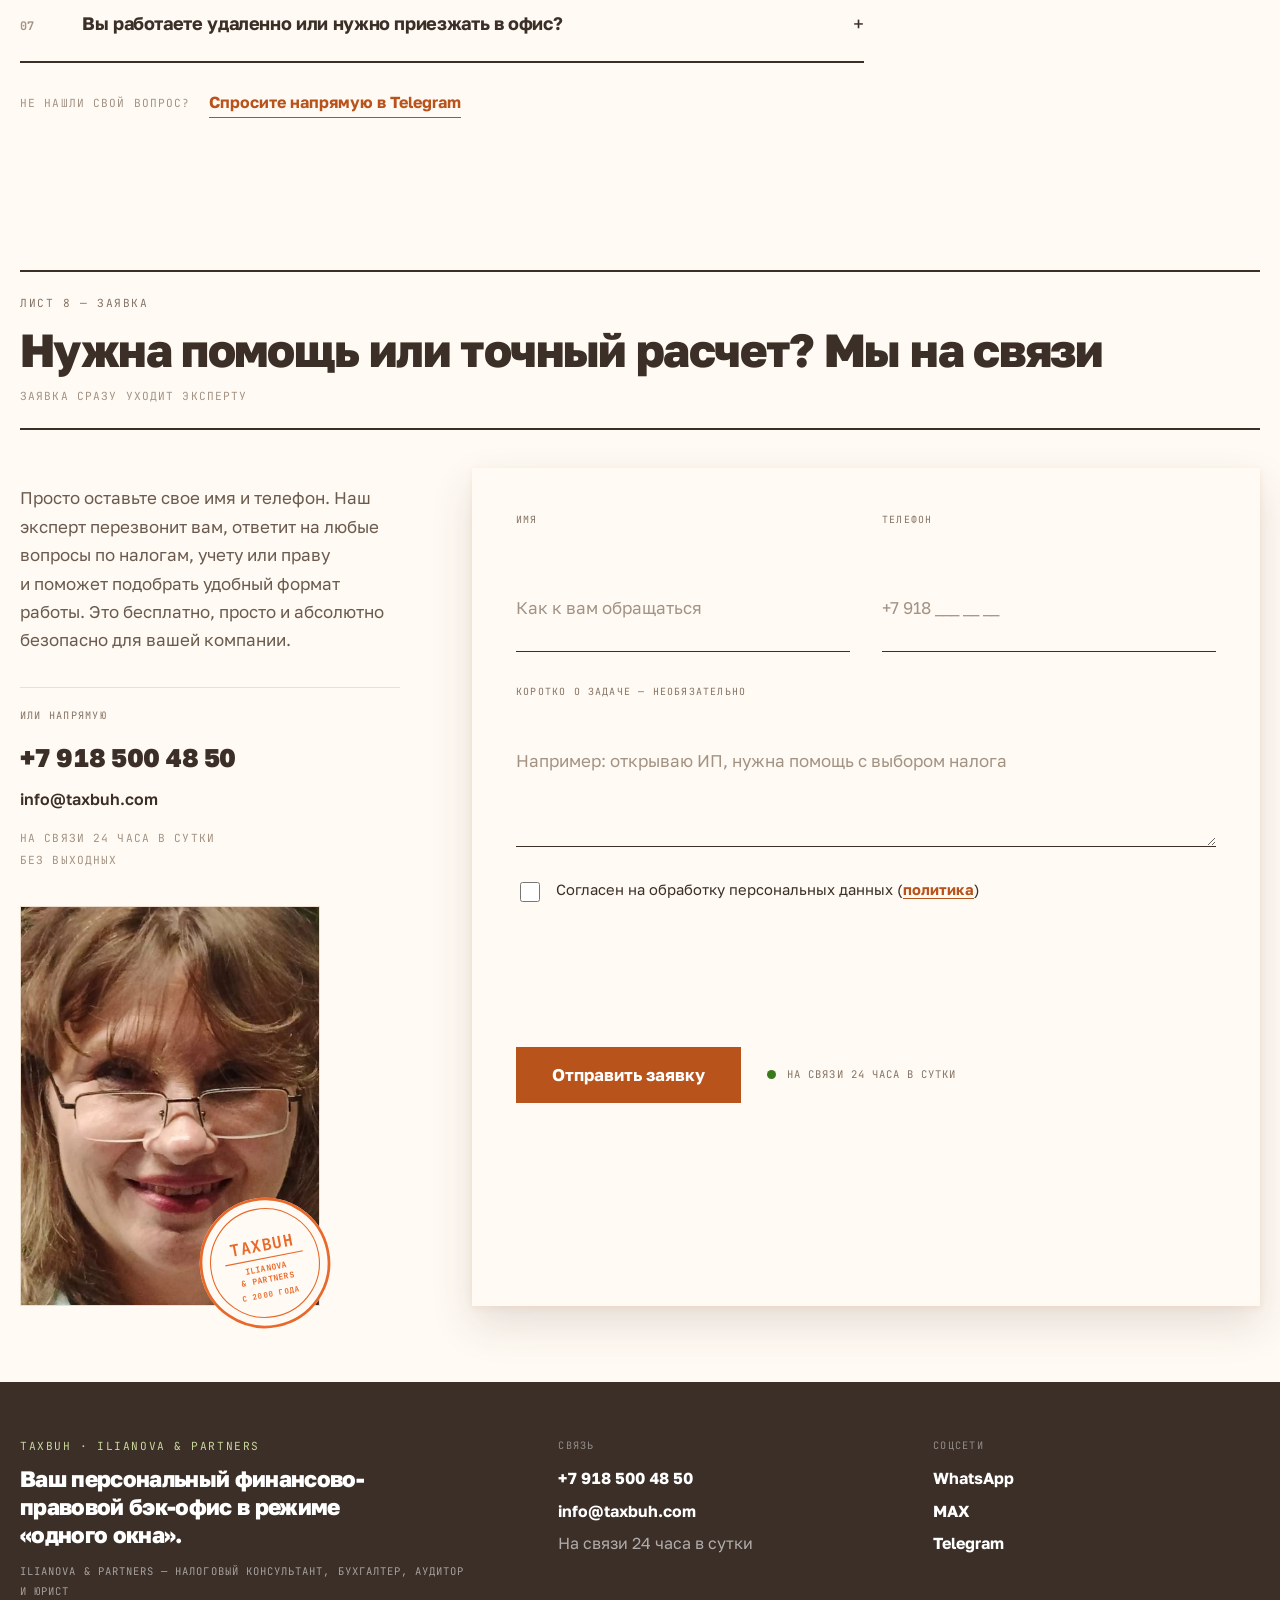
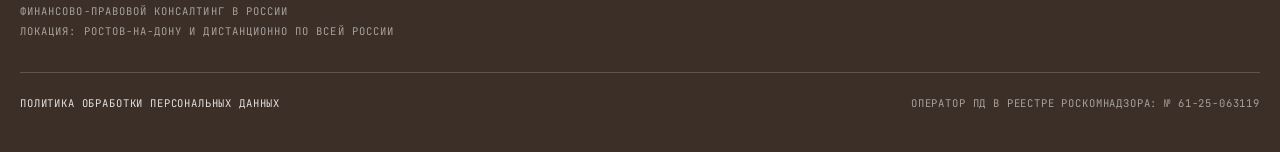
==== commit 4a48c8c7: "Update Russia-only service copy and remove diplomas" ====
--- a/vedomost/index.html
+++ b/vedomost/index.html
@@ -6,7 +6,7 @@
 
   <!-- SEO: узкие ключи под старт бизнеса (ТЗ §5.5). -->
   <title>TAXBUH — налоговый консультант, бухгалтер, аудитор и юрист для ИП и ООО</title>
-  <meta name="description" content="TAXBUH — ILIANOVA &amp; PARTNERS: консалтинг, ведение учета и юридическая защита бизнеса в режиме «одного окна». Регистрация ИП и ООО, бухучет (ОСНО, УСН, ПСН), 3-НДФЛ, ответы на требования ФНС. Ростов-на-Дону и дистанционно по всему миру.">
+  <meta name="description" content="TAXBUH — ILIANOVA &amp; PARTNERS: консалтинг, ведение учета и юридическая защита бизнеса в России. Регистрация ИП и ООО, бухучет (ОСНО, УСН, ПСН), 3-НДФЛ, ответы на требования ФНС. Работаем очно в Ростове-на-Дону и дистанционно по РФ.">
   <link rel="canonical" href="https://taxbuh.com/">
 
   <meta property="og:type" content="website">
@@ -28,7 +28,7 @@
     "description": "Единый центр правовой и финансовой поддержки бизнеса: консалтинг, ведение учета, аудит и юридическая защита в режиме «одного окна».",
     "telephone": "+7-918-500-48-50",
     "email": "info@taxbuh.com",
-    "areaServed": ["RU", "ME", "AM"],
+    "areaServed": "RU",
     "address": { "@type": "PostalAddress", "addressLocality": "Ростов-на-Дону", "addressCountry": "RU" },
     "foundingDate": "2000",
     "image": "https://taxbuh.com/assets/img/auditor.jpg",
@@ -50,12 +50,12 @@
         "acceptedAnswer": { "@type": "Answer", "text": "Ни в коем случае не удалять и не паниковать. Налоговая часто присылает запросы с нарушениями, надеясь, что предприниматель испугается и заплатит лишнее. Не рискуйте счетами компании — сразу перешлите требование нам. Мы проверим законность запроса, соберем нужные документы и сами ответим инспекторам в установленный срок. Нужна срочная помощь? Звоните — налоговый консультант на связи." } },
       { "@type": "Question", "name": "Сколько стоит бухгалтерское сопровождение?",
         "acceptedAnswer": { "@type": "Answer", "text": "Стоимость рассчитывается индивидуально и зависит от формы вашего бизнеса (ООО или ИП), налогового режима и количества операций в месяц. Мы в TAXBUH — ILIANOVA & PARTNERS называем фиксированную сумму заранее и прописываем её в договоре — никаких скрытых доплат и внезапных счетов в конце месяца не будет. Вы платите только за реальный объем задач, а не за отсиженные в офисе часы. Оставьте заявку, и мы подберем выгодное решение под масштаб вашей компании." } },
-      { "@type": "Question", "name": "Веду бизнес из-за рубежа — можете вести учет удаленно?",
-        "acceptedAnswer": { "@type": "Answer", "text": "Да, мы специализируемся на дистанционном обслуживании. В режиме «одного окна» эксперты TAXBUH — ILIANOVA & PARTNERS возьмут на себя не только бухгалтерию в РФ, но и помогут открыть фирму или настроить учет в Черногории и Армении. Мы поможем безопасно переводить деньги между странами, защитим от штрафов за зарубежные счета (КИК) и сдадим все отчеты вовремя. Все документы и отчетность мы ведем полностью онлайн через защищенные каналы, общаемся в удобных вам мессенджерах и всегда остаемся на связи в вашем часовом поясе. Ваши налоги и расчетные счета будут в полной безопасности, где бы вы ни находились." } },
+      { "@type": "Question", "name": "Можно ли вести бухгалтерию удаленно?",
+        "acceptedAnswer": { "@type": "Answer", "text": "Да. Мы ведем бухгалтерский и налоговый учет компаний и ИП в России дистанционно. Обмениваемся документами через защищенные каналы, сдаем отчетность в срок и остаемся на связи по телефону и в мессенджерах." } },
       { "@type": "Question", "name": "Чем грозит несвоевременная сдача отчетности?",
         "acceptedAnswer": { "@type": "Answer", "text": "Штрафами, начислением пеней и блокировкой расчетных счетов ФНС. У компаний также возникает риск привлечения директора к личной ответственности. Передайте эту задачу нашим специалистам TAXBUH — ILIANOVA & PARTNERS: мы сами ведем календарь отчетности, проверяем каждый документ и сдаем всё онлайн строго вовремя. С нами ваш бизнес надежно защищен от просрочек, бюрократии и штрафных санкций." } },
       { "@type": "Question", "name": "Вы работаете удаленно или нужно приезжать в офис?",
-        "acceptedAnswer": { "@type": "Answer", "text": "Мы работаем полностью удаленно по всей России и с клиентами за рубежом в режиме «одного окна». Обмен документами происходит онлайн через защищенные каналы, а консультации — по телефону или в удобных вам мессенджерах. Если ваша компания находится в Ростове-на-Дону и задача требует личного присутствия, мы всегда можем согласовать очную встречу. Но для решения 100% рабочих вопросов приезжать в офис не обязательно." } }
+        "acceptedAnswer": { "@type": "Answer", "text": "Мы работаем дистанционно с компаниями и ИП по всей России. Обмен документами происходит через защищенные каналы, консультации — по телефону и в мессенджерах. В Ростове-на-Дону при необходимости можно согласовать очную встречу." } }
     ]
   }
   </script>
@@ -107,8 +107,7 @@
 
           <div class="hero-cta">
             <a class="btn btn-lg" href="#lead">Оставить заявку</a>
-            <!-- TODO: подставить @username боевого бота (заказчица создаёт в @BotFather) -->
-            <a class="btn btn-lg btn-ghost" href="https://t.me/your_bot_username" target="_blank" rel="noopener">
+            <a class="btn btn-lg btn-ghost" href="https://t.me/Taxbuhbot" target="_blank" rel="noopener">
               <svg viewBox="0 0 24 24" fill="none" stroke="currentColor" stroke-width="1.7" stroke-linecap="round" stroke-linejoin="round" aria-hidden="true"><path d="M21 4L3 11l6 2.5L18 7l-6.5 8.5L21 20z"/></svg>
               Написать в Telegram
             </a>
@@ -140,7 +139,7 @@
             <text x="100" y="140" text-anchor="middle" fill="currentColor" font-family="JetBrains Mono, monospace" font-size="17" font-weight="700" letter-spacing="2">24/7</text>
           </svg>
 
-          <p class="mono hero-geo">РОСТОВ-НА-ДОНУ<br>И ДИСТАНЦИОННО ПО ВСЕМУ МИРУ<br>РФ · ЧЕРНОГОРИЯ · АРМЕНИЯ</p>
+          <p class="mono hero-geo">РОСТОВ-НА-ДОНУ<br>И ДИСТАНЦИОННО ПО ВСЕЙ РОССИИ</p>
         </div>
 
       </div>
@@ -151,7 +150,7 @@
       <div class="container">
         <div class="sheet-head">
           <p class="mono sheet">ЛИСТ 2 — ЗАЧЕМ ЭТО ВАМ</p>
-          <p class="mono sheet-note">РОСТОВ-НА-ДОНУ · ДИСТАНЦИОННО ПО ВСЕМУ МИРУ</p>
+          <p class="mono sheet-note">РОСТОВ-НА-ДОНУ · ДИСТАНЦИОННО ПО ВСЕЙ РОССИИ</p>
         </div>
         <div class="pain-inner">
           <div>
@@ -358,7 +357,7 @@
       </div>
     </section>
 
-    <!-- ЛИСТ 5 — ЗАРУБЕЖ -->
+    <!-- ЛИСТ 5 — РАБОТАЕМ ПО РОССИИ -->
     <section class="sheet-block" id="abroad">
       <div class="container">
         <div class="abroad-inner">
@@ -368,28 +367,22 @@
           </figure>
           <div>
             <p class="mono sheet">ЛИСТ 5 — УДАЛЁННОЕ СОПРОВОЖДЕНИЕ</p>
-            <h2 class="section-title">Обслуживание международного бизнеса в&nbsp;режиме «одного окна»</h2>
-            <p class="lead">ILIANOVA &amp; PARTNERS предоставляет полный цикл финансового и&nbsp;правового консалтинга для предпринимателей за&nbsp;рубежом. Мы поможем дистанционно открыть компанию и&nbsp;настроить местный учет в&nbsp;Черногории или Армении, а&nbsp;также полностью возьмем на&nbsp;себя удаленный аудит и&nbsp;бухучет вашего бизнеса в&nbsp;РФ.</p>
-            <p class="lead">Вы получаете надежную инфраструктуру для управления активами без перелетов и&nbsp;очередей. Мы гарантируем безупречное соблюдение законов обеих юрисдикций, абсолютную конфиденциальность и&nbsp;оперативную поддержку экспертов в&nbsp;удобном для вас часовом поясе.</p>
-            <figure class="ill ill-dark abroad-ob">
-              <img src="assets/img/ill-abroad.webp" width="600" height="239" alt="Online business — дистанционное обслуживание" loading="lazy" decoding="async">
-              <figcaption class="mono">ИЛЛ. 5А — ДИСТАНЦИОННО</figcaption>
-            </figure>
-          </div>
-
+            <h2 class="section-title">Бухгалтерское и&nbsp;юридическое сопровождение бизнеса в&nbsp;России</h2>
+            <p class="lead">Помогаем компаниям и&nbsp;ИП вести бухгалтерский и&nbsp;налоговый учет, сдавать отчетность и&nbsp;решать юридические вопросы в&nbsp;режиме «одного окна». Работаем дистанционно по&nbsp;России и&nbsp;лично в&nbsp;Ростове-на-Дону по&nbsp;договоренности.</p>
+            <p class="lead">Обмениваемся документами через защищенные каналы, следим за&nbsp;сроками и&nbsp;остаемся на&nbsp;связи по&nbsp;телефону и&nbsp;в&nbsp;мессенджерах.</p>
+          </div>
           <div class="abroad-list">
             <p class="mono list-head">ГДЕ РАБОТАЕМ</p>
             <ul>
-              <li><span>Черногория</span><span class="mono online">ONLINE</span></li>
-              <li><span>Россия</span><span class="mono online">ONLINE</span></li>
-              <li><span>Армения</span><span class="mono online">ONLINE</span></li>
+              <li><span>Москва</span></li>
+              <li><span>Санкт-Петербург</span></li>
+              <li><span>Ростов-на-Дону</span></li>
+              <li><span>Краснодар</span></li>
+              <li><span>Центральный федеральный округ</span></li>
+              <li><span>Южный федеральный округ</span></li>
             </ul>
-            <p class="list-sub">Ключевые регионы присутствия.</p>
-            <ul>
-              <li><span>Глобальный рынок</span><span class="mono online">ONLINE</span></li>
-            </ul>
-            <p class="list-sub">Обеспечиваем поддержку бизнеса в&nbsp;любой точке мира.</p>
-            <p class="mono sheet-note">СВЯЗЬ — В ВАШЕМ ЧАСОВОМ ПОЯСЕ<br>ДОКУМЕНТЫ — ОНЛАЙН</p>
+            <p class="list-sub">Работаем дистанционно по&nbsp;всей России.</p>
+            <p class="mono sheet-note">СВЯЗЬ — ПО ТЕЛЕФОНУ И В МЕССЕНДЖЕРАХ<br>ДОКУМЕНТЫ — ДИСТАНЦИОННО</p>
           </div>
         </div>
       </div>
@@ -410,7 +403,7 @@
           <ul class="ledger">
             <li><span class="ledger-val num">с 2000</span><span class="ledger-text">года — наводим идеальный порядок в&nbsp;финансах компаний и&nbsp;ИП.</span></li>
             <li><span class="ledger-val num accent">до 40%</span><span class="ledger-text">законно снижаем расходы на&nbsp;налоги, штатный персонал и&nbsp;аренду.</span></li>
-            <li><span class="ledger-val num">100%</span><span class="ledger-text">удаленно — ведем международный учет в&nbsp;РФ, Черногории и&nbsp;Армении.</span></li>
+            <li><span class="ledger-val num">100%</span><span class="ledger-text">дистанционно — ведем бухгалтерский и&nbsp;налоговый учет по&nbsp;России.</span></li>
             <li><span class="ledger-val num">24/7</span><span class="ledger-text">Прямая связь — персональный налоговый консультант и&nbsp;юрист на&nbsp;связи без выходных.</span></li>
           </ul>
 
@@ -425,40 +418,6 @@
           </div>
         </div>
 
-        <!-- Дипломы и свидетельства (сканы от заказчицы 2026-09-15). Фото офиса не будет.
-             Клик по скану открывает его целиком в новой вкладке. -->
-        <div class="docs">
-          <div class="docs-head">
-            <p class="mono list-head">КВАЛИФИКАЦИЯ — ПРИЛОЖЕНИЯ К ЛИСТУ</p>
-            <p class="mono list-head">ОРИГИНАЛЫ — ПО ЗАПРОСУ</p>
-          </div>
-          <ul class="photo-strip">
-            <li>
-              <figure class="photo-slot"><a href="assets/img/diplom-1.jpg" target="_blank" rel="noopener"><img src="assets/img/diplom-1.jpg" width="1151" height="825" alt="Диплом о высшем образовании: квалификация «экономист», Ростовский государственный университет, 2005" loading="lazy" decoding="async"></a></figure>
-              <p class="mono photo-cap"><span class="num accent">П-1</span> ВЫСШЕЕ · ЭКОНОМИСТ</p>
-            </li>
-            <li>
-              <figure class="photo-slot"><a href="assets/img/diplom-2.jpg" target="_blank" rel="noopener"><img src="assets/img/diplom-2.jpg" width="1164" height="426" alt="Диплом кандидата экономических наук, 2010" loading="lazy" decoding="async"></a></figure>
-              <p class="mono photo-cap"><span class="num accent">П-2</span> КАНДИДАТ ЭКОНОМ. НАУК</p>
-            </li>
-            <li>
-              <figure class="photo-slot"><a href="assets/img/diplom-3.jpg" target="_blank" rel="noopener"><img src="assets/img/diplom-3.jpg" width="1200" height="833" alt="Диплом о профессиональной переподготовке: налоговый консультант, 2025" loading="lazy" decoding="async"></a></figure>
-              <p class="mono photo-cap"><span class="num accent">П-3</span> НАЛОГОВЫЙ КОНСУЛЬТАНТ</p>
-            </li>
-            <li>
-              <figure class="photo-slot"><a href="assets/img/diplom-4.jpg" target="_blank" rel="noopener"><img src="assets/img/diplom-4.jpg" width="1200" height="829" alt="Диплом о профессиональной переподготовке: внутренний аудитор, 2025" loading="lazy" decoding="async"></a></figure>
-              <p class="mono photo-cap"><span class="num accent">П-4</span> ВНУТРЕННИЙ АУДИТОР</p>
-            </li>
-            <li>
-              <figure class="photo-slot"><a href="assets/img/diplom-5.jpg" target="_blank" rel="noopener"><img src="assets/img/diplom-5.jpg" width="1200" height="831" alt="Диплом о профессиональной переподготовке: экономист-аналитик, 2025" loading="lazy" decoding="async"></a></figure>
-              <p class="mono photo-cap"><span class="num accent">П-5</span> ЭКОНОМИСТ-АНАЛИТИК</p>
-            </li>
-            <li>
-              <figure class="photo-slot"><a href="assets/img/diplom-6.jpg" target="_blank" rel="noopener"><img src="assets/img/diplom-6.jpg" width="1200" height="829" alt="Удостоверение о повышении квалификации: аналитик данных, 2025" loading="lazy" decoding="async"></a></figure>
-              <p class="mono photo-cap"><span class="num accent">П-6</span> ПОВЫШЕНИЕ КВАЛИФИКАЦИИ</p>
-            </li>
-          </ul>
-        </div>
         <!-- TODO: блок отзывов — если заказчица предоставит (ТЗ §12 п.5) -->
       </div>
     </section>
@@ -493,8 +452,8 @@
             <div class="faq-body"><p>Стоимость рассчитывается индивидуально и&nbsp;зависит от&nbsp;формы вашего бизнеса (ООО или ИП), налогового режима и&nbsp;количества операций в&nbsp;месяц. Мы в&nbsp;TAXBUH — ILIANOVA &amp; PARTNERS называем фиксированную сумму заранее и&nbsp;прописываем её в&nbsp;договоре — никаких скрытых доплат и&nbsp;внезапных счетов в&nbsp;конце месяца не&nbsp;будет. Вы платите только за&nbsp;реальный объем задач, а не&nbsp;за&nbsp;отсиженные в&nbsp;офисе часы.</p><p>Оставьте заявку, и&nbsp;мы подберем выгодное решение под масштаб вашей компании.</p></div>
           </details>
           <details class="faq-item">
-            <summary><span class="mono row-no num">05</span><span>Веду бизнес из-за рубежа — можете вести учет удаленно?</span></summary>
-            <div class="faq-body"><p>Да, мы специализируемся на&nbsp;дистанционном обслуживании. В&nbsp;режиме «одного окна» эксперты TAXBUH — ILIANOVA &amp; PARTNERS возьмут на&nbsp;себя не&nbsp;только бухгалтерию в&nbsp;РФ, но и&nbsp;помогут открыть фирму или настроить учет в&nbsp;Черногории и&nbsp;Армении. Мы поможем безопасно переводить деньги между странами, защитим от&nbsp;штрафов за&nbsp;зарубежные счета (КИК) и&nbsp;сдадим все отчеты вовремя.</p><p>Все документы и&nbsp;отчетность мы ведем полностью онлайн через защищенные каналы, общаемся в&nbsp;удобных вам мессенджерах и&nbsp;всегда остаемся на&nbsp;связи в&nbsp;вашем часовом поясе. Ваши налоги и&nbsp;расчетные счета будут в&nbsp;полной безопасности, где бы вы ни&nbsp;находились.</p></div>
+            <summary><span class="mono row-no num">05</span><span>Можно ли вести бухгалтерию удаленно?</span></summary>
+            <div class="faq-body"><p>Да. Мы ведем бухгалтерский и&nbsp;налоговый учет компаний и&nbsp;ИП в&nbsp;России дистанционно. Обмениваемся документами через защищенные каналы, сдаем отчетность в&nbsp;срок и&nbsp;остаемся на&nbsp;связи по&nbsp;телефону и&nbsp;в&nbsp;мессенджерах.</p></div>
           </details>
           <details class="faq-item">
             <summary><span class="mono row-no num">06</span><span>Чем грозит несвоевременная сдача отчетности?</span></summary>
@@ -502,7 +461,7 @@
           </details>
           <details class="faq-item row-last">
             <summary><span class="mono row-no num">07</span><span>Вы работаете удаленно или нужно приезжать в офис?</span></summary>
-            <div class="faq-body"><p>Мы работаем полностью удаленно по&nbsp;всей России и&nbsp;с&nbsp;клиентами за&nbsp;рубежом в&nbsp;режиме «одного окна». Обмен документами происходит онлайн через защищенные каналы, а консультации — по&nbsp;телефону или в&nbsp;удобных вам мессенджерах. Если ваша компания находится в&nbsp;Ростове-на-Дону и&nbsp;задача требует личного присутствия, мы всегда можем согласовать очную встречу. Но для решения 100% рабочих вопросов приезжать в&nbsp;офис не&nbsp;обязательно.</p></div>
+            <div class="faq-body"><p>Мы работаем дистанционно с&nbsp;компаниями и&nbsp;ИП по&nbsp;всей России. Обмен документами происходит через защищенные каналы, консультации — по&nbsp;телефону и&nbsp;в&nbsp;мессенджерах. В&nbsp;Ростове-на-Дону при необходимости можно согласовать очную встречу.</p></div>
           </details>
         </div>
         <figure class="ill ill-aside">
@@ -513,7 +472,7 @@
 
         <p class="faq-after">
           <span class="mono sheet-note">НЕ НАШЛИ СВОЙ ВОПРОС?</span>
-          <a class="link-accent" href="https://t.me/your_bot_username" target="_blank" rel="noopener">Спросите напрямую в Telegram</a>
+          <a class="link-accent" href="https://t.me/Taxbuhbot" target="_blank" rel="noopener">Спросите напрямую в Telegram</a>
         </p>
       </div>
     </section>
@@ -597,7 +556,7 @@
         <div>
           <p class="mono footer-brand">TAXBUH · ILIANOVA &amp; PARTNERS</p>
           <p class="footer-slogan">Ваш персональный финансово-правовой бэк-офис в&nbsp;режиме «одного окна».</p>
-          <p class="mono footer-sub">ILIANOVA &amp; PARTNERS — НАЛОГОВЫЙ КОНСУЛЬТАНТ, БУХГАЛТЕР, АУДИТОР И ЮРИСТ<br>МЕЖДУНАРОДНЫЙ ФИНАНСОВО-ПРАВОВОЙ КОНСАЛТИНГ<br>ЛОКАЦИЯ: РОСТОВ-НА-ДОНУ И ДИСТАНЦИОННО ПО ВСЕМУ МИРУ</p>
+          <p class="mono footer-sub">ILIANOVA &amp; PARTNERS — НАЛОГОВЫЙ КОНСУЛЬТАНТ, БУХГАЛТЕР, АУДИТОР И ЮРИСТ<br>ФИНАНСОВО-ПРАВОВОЙ КОНСАЛТИНГ В РОССИИ<br>ЛОКАЦИЯ: РОСТОВ-НА-ДОНУ И ДИСТАНЦИОННО ПО ВСЕЙ РОССИИ</p>
         </div>
         <div>
           <p class="mono list-head">СВЯЗЬ</p>
@@ -610,7 +569,7 @@
           <a href="https://wa.me/79185004850" target="_blank" rel="noopener">WhatsApp</a>
           <!-- TODO: подставить ссылку на профиль/канал в MAX (max.ru), когда заказчица пришлёт -->
           <a href="https://max.ru/" target="_blank" rel="noopener">MAX</a>
-          <a href="https://t.me/your_bot_username" target="_blank" rel="noopener">Telegram</a>
+          <a href="https://t.me/Taxbuhbot" target="_blank" rel="noopener">Telegram</a>
         </div>
       </div>
       <div class="mono footer-legal">
--- a/vedomost/css/styles.css
+++ b/vedomost/css/styles.css
@@ -232,10 +232,9 @@
 .startup-inner { display: grid; gap: 2.4rem; margin-top: 2.2rem; }
 .startup-inner .btn { margin-top: 1.6rem; }
 
-/* ---------------- Лист 5: зарубеж (единственный тёмный блок) ---------------- */
+/* ---------------- Лист 5: сопровождение по России ---------------- */
 #abroad .container { background: var(--ink); color: #fff; padding: clamp(2rem, 5vw, 3.25rem) clamp(1.4rem, 4vw, 3.75rem); }
 #abroad .abroad-clock { width: 100%; max-width: 340px; margin: 0; }
-#abroad .abroad-ob { max-width: 420px; margin: 2rem 0 0; }
 .abroad-inner { display: grid; gap: 2.4rem; }
 #abroad .sheet { color: rgba(255,255,255,.5); }
 #abroad .lead { color: rgba(255,255,255,.74); }
@@ -249,7 +248,6 @@
   font-size: 1.06rem; font-weight: 600;
 }
 .abroad-list .list-sub { margin: -.6rem 0 1.4rem; font-size: .88rem; line-height: 1.5; color: rgba(255,255,255,.6); }
-.online { font-size: .66rem; letter-spacing: .08em; color: var(--spot-light); }
 
 /* ---------------- Лист 6: о нас ---------------- */
 .trust-inner { display: grid; gap: 2.4rem; }
@@ -260,17 +258,6 @@
 .channels { display: flex; align-items: center; gap: .7rem; margin-top: 1.75rem; padding-top: 1.25rem; border-top: 1px solid var(--line); font-size: .66rem; letter-spacing: .1em; color: var(--dim); }
 .dot { flex: none; width: 9px; height: 9px; border-radius: 50%; background: var(--spot); }
 .dot-green { background: var(--ok); }
-
-/* Документы: скан кладём целиком (contain) на серую подложку — любая
-   ориентация диплома встаёт одинаково, ничего не обрезается. */
-.docs { margin-top: 3rem; }
-.docs-head { display: flex; flex-wrap: wrap; gap: .5rem 1.5rem; justify-content: space-between; padding-bottom: .8rem; border-bottom: 1px solid var(--line); }
-.photo-strip { display: grid; grid-template-columns: repeat(2, minmax(0, 1fr)); gap: 1.25rem .75rem; margin-top: 1.25rem; }
-.photo-strip .photo-slot { aspect-ratio: 4 / 3; transition: border-color .15s; }
-.photo-strip .photo-slot:hover { border-color: var(--accent); }
-.photo-slot a { display: block; width: 100%; height: 100%; }
-.photo-strip .photo-slot img { object-fit: contain; padding: .5rem; }
-.photo-cap { display: flex; gap: .75rem; margin-top: .6rem; font-size: .66rem; letter-spacing: .08em; color: var(--faint); }
 
 /* ---------------- Иллюстрации к разделам ----------------
    Фото — «вклеенный» лист: тонкая рамка, без скруглений и теней, подпись моно
@@ -413,7 +400,6 @@
   .trust-inner { grid-template-columns: 1fr 1fr; gap: 4.5rem; }
   .lead-inner { grid-template-columns: 380px 1fr; gap: 4.5rem; }
   .blank-row { grid-template-columns: 1fr 1fr; }
-  .photo-strip { grid-template-columns: repeat(3, minmax(0, 1fr)); }
   .footer-grid { grid-template-columns: 1.5fr 1fr 1fr; gap: 3rem; }
   .hero-inner { grid-template-columns: 1fr 340px; gap: 3.5rem; }
   .hero-side { padding-left: 2.5rem; border-left: 1px solid var(--line); }
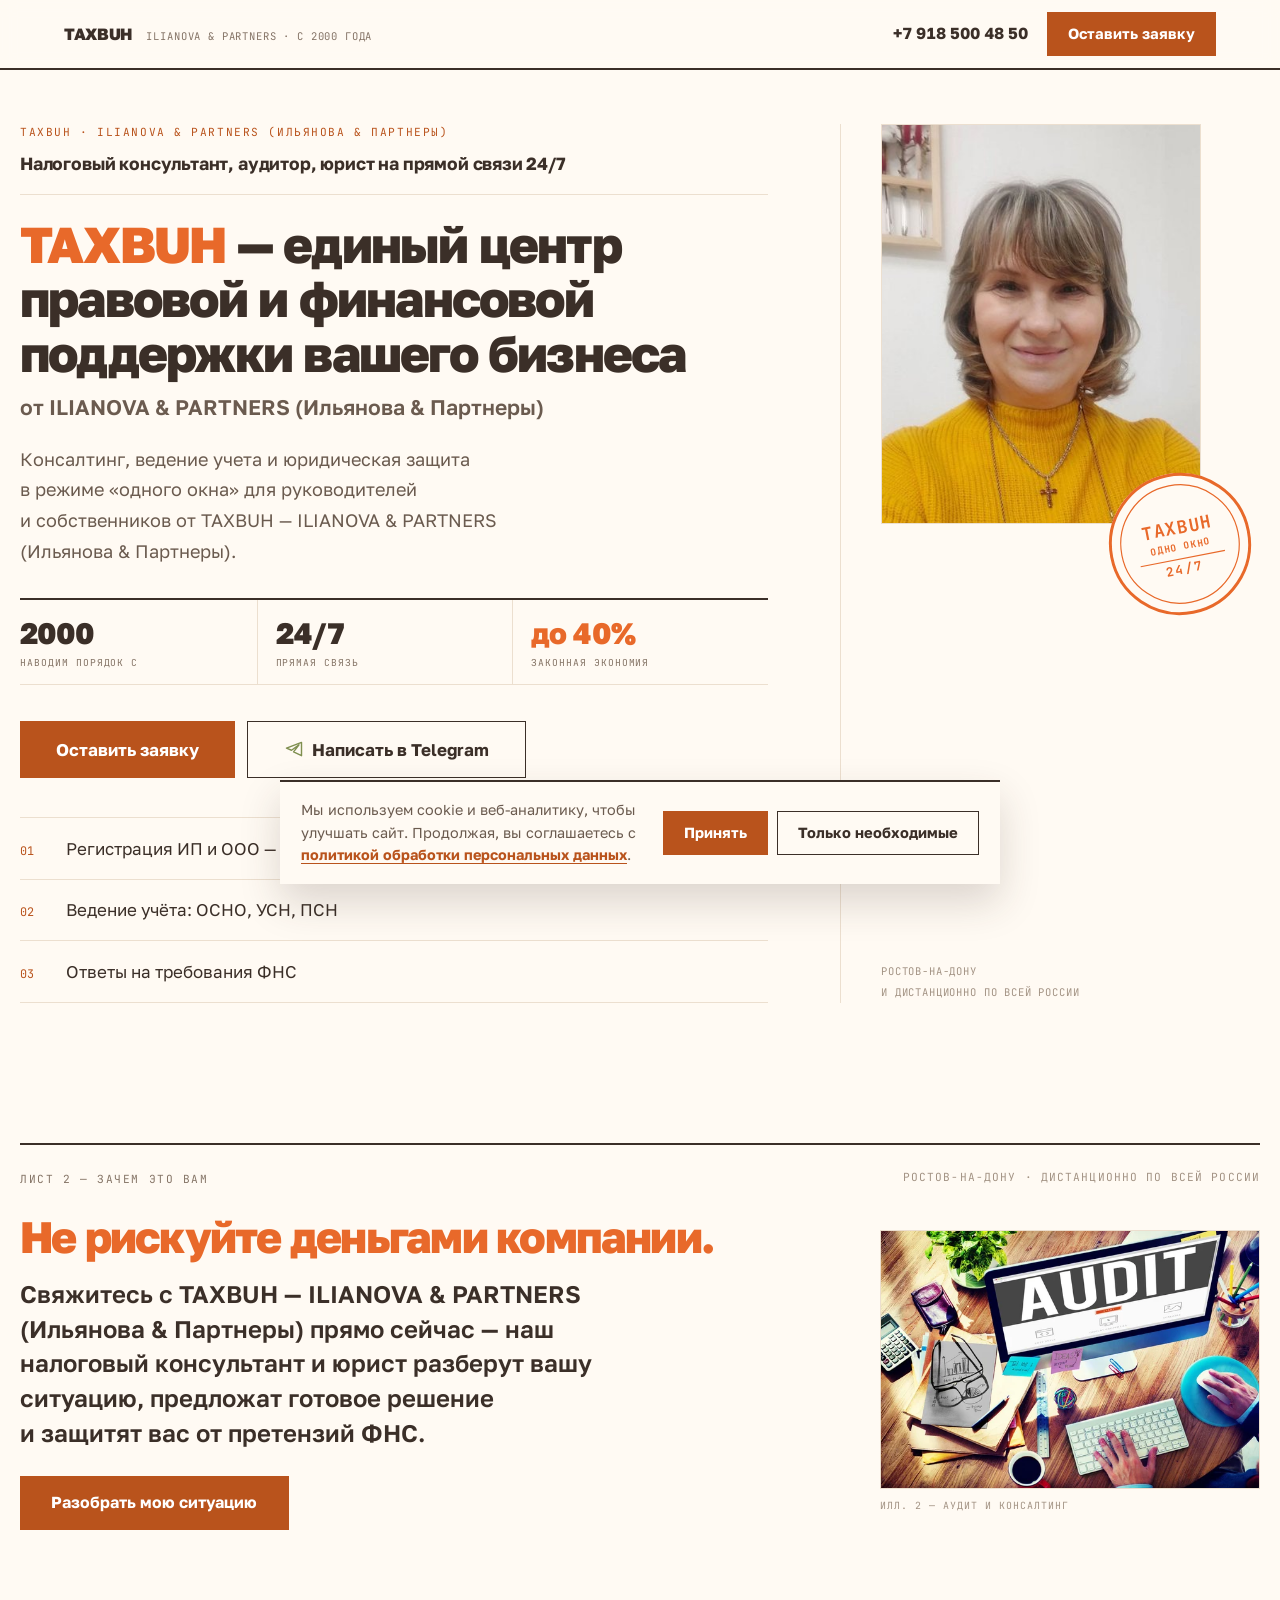
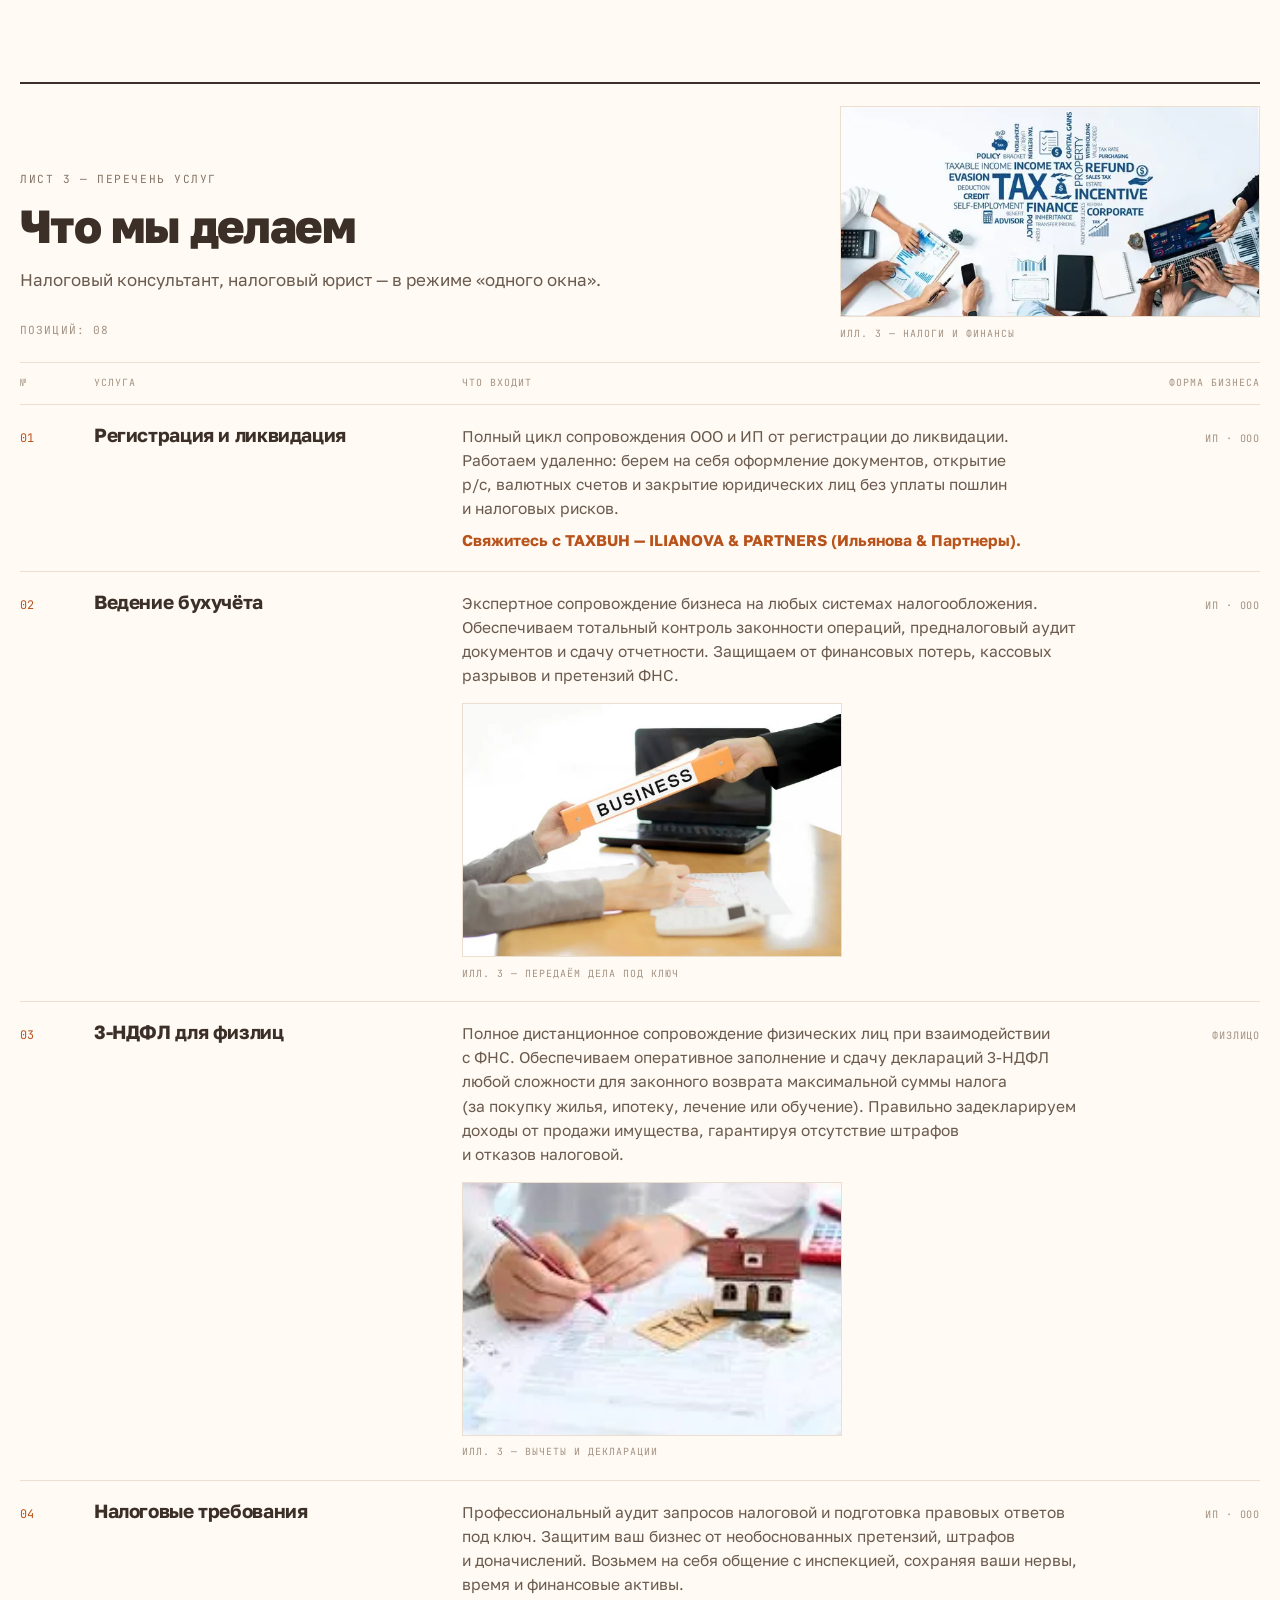
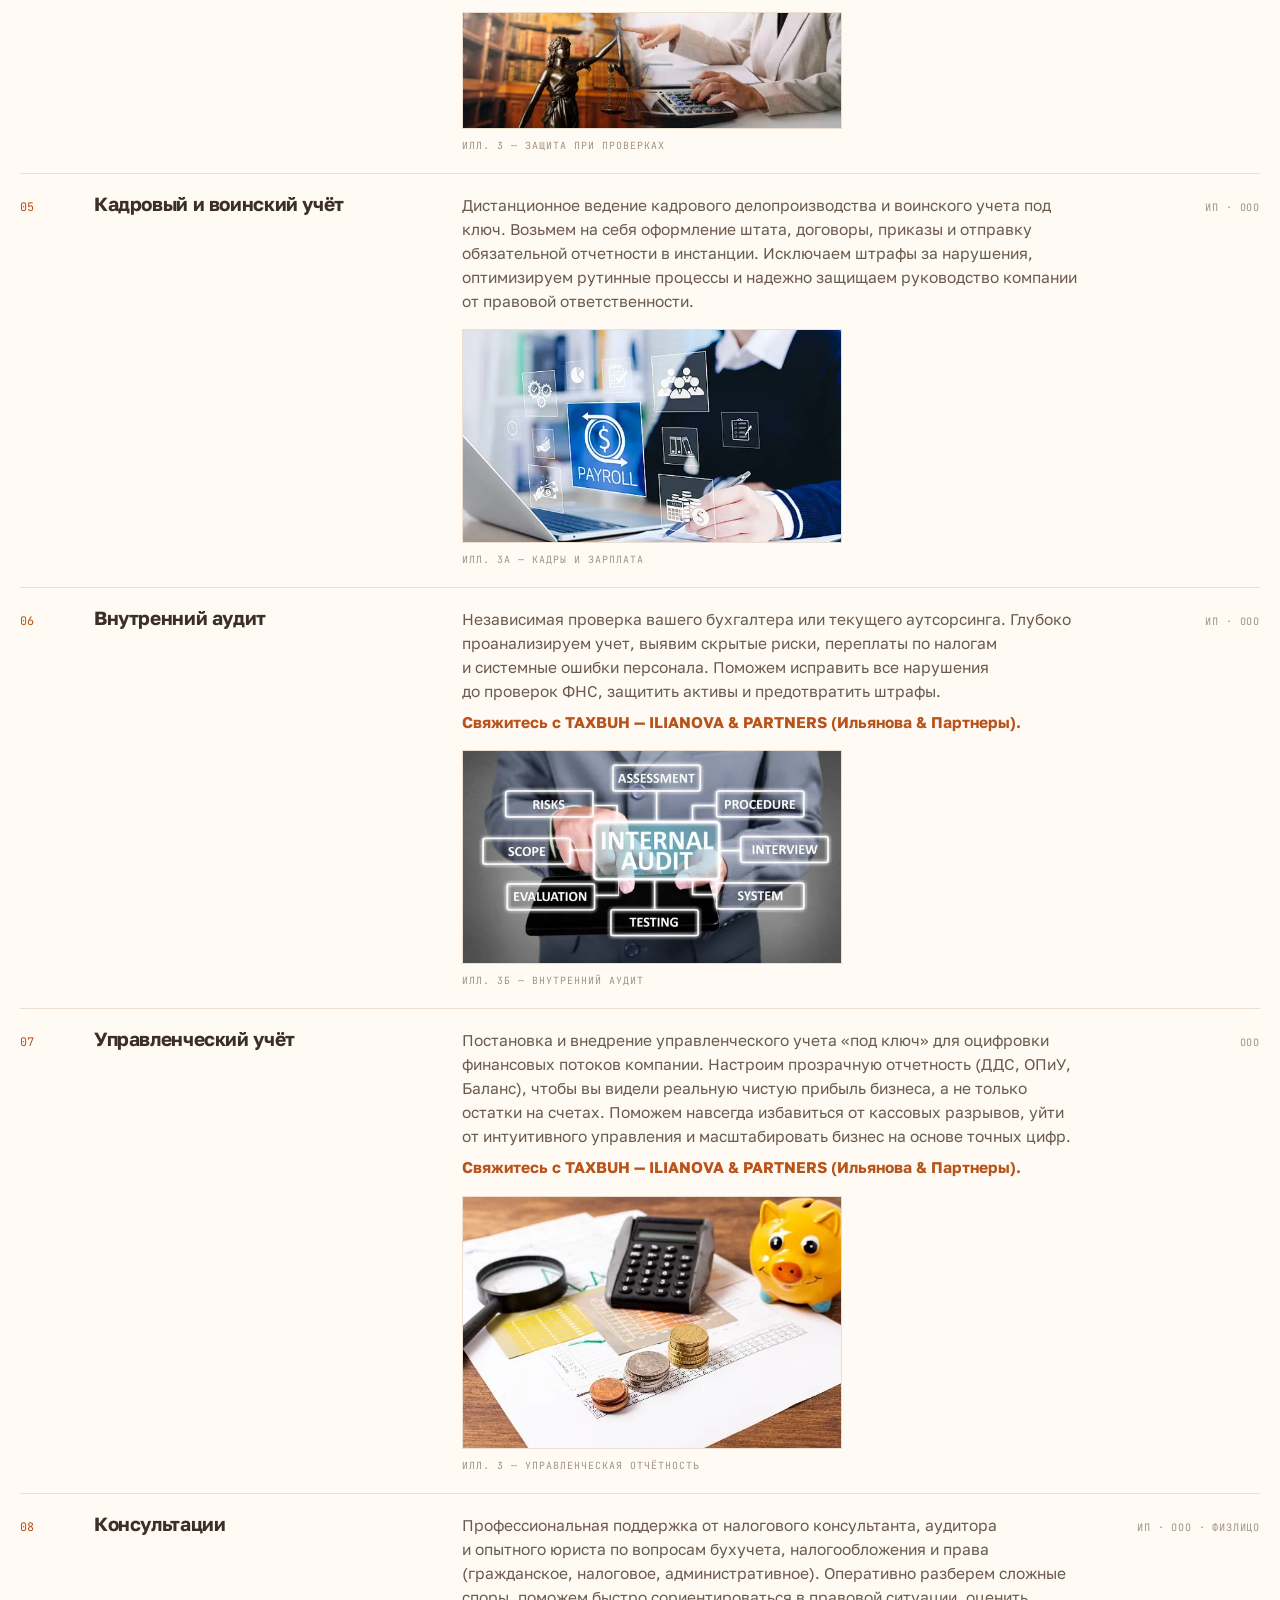
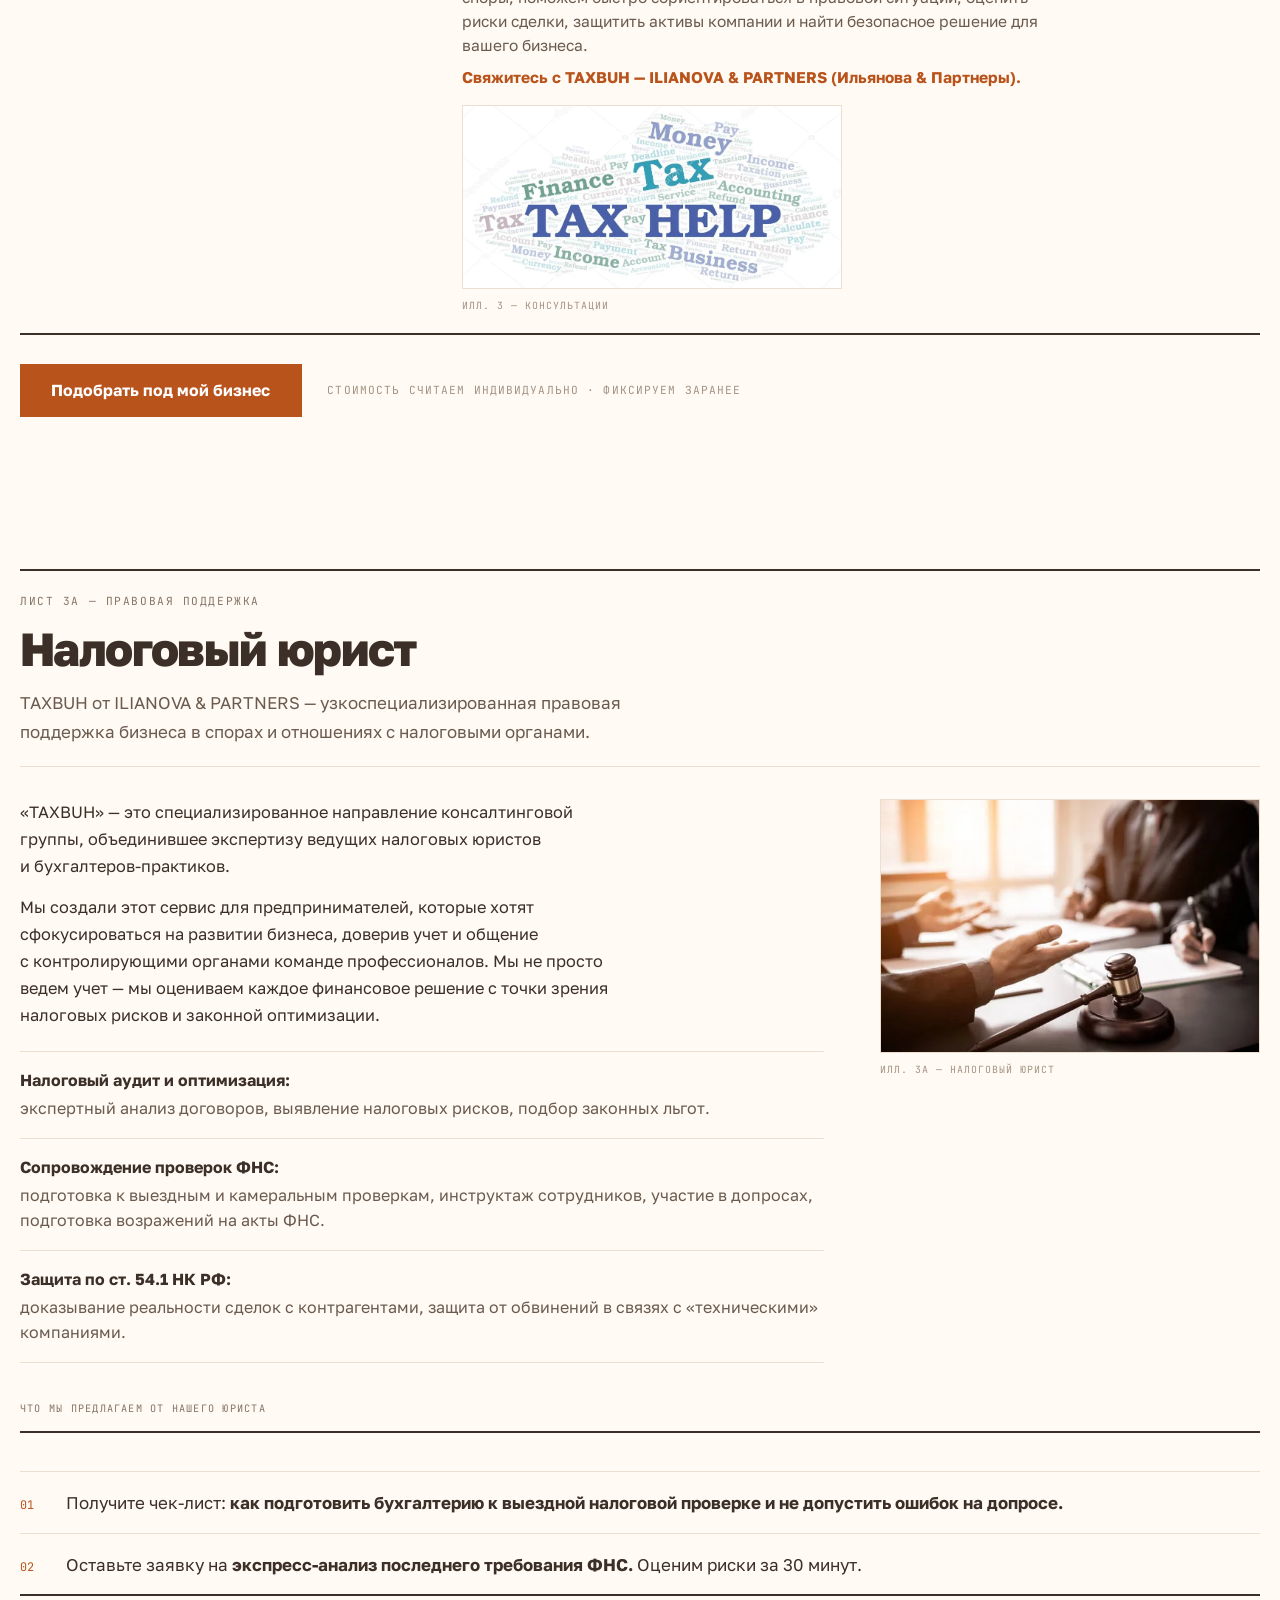
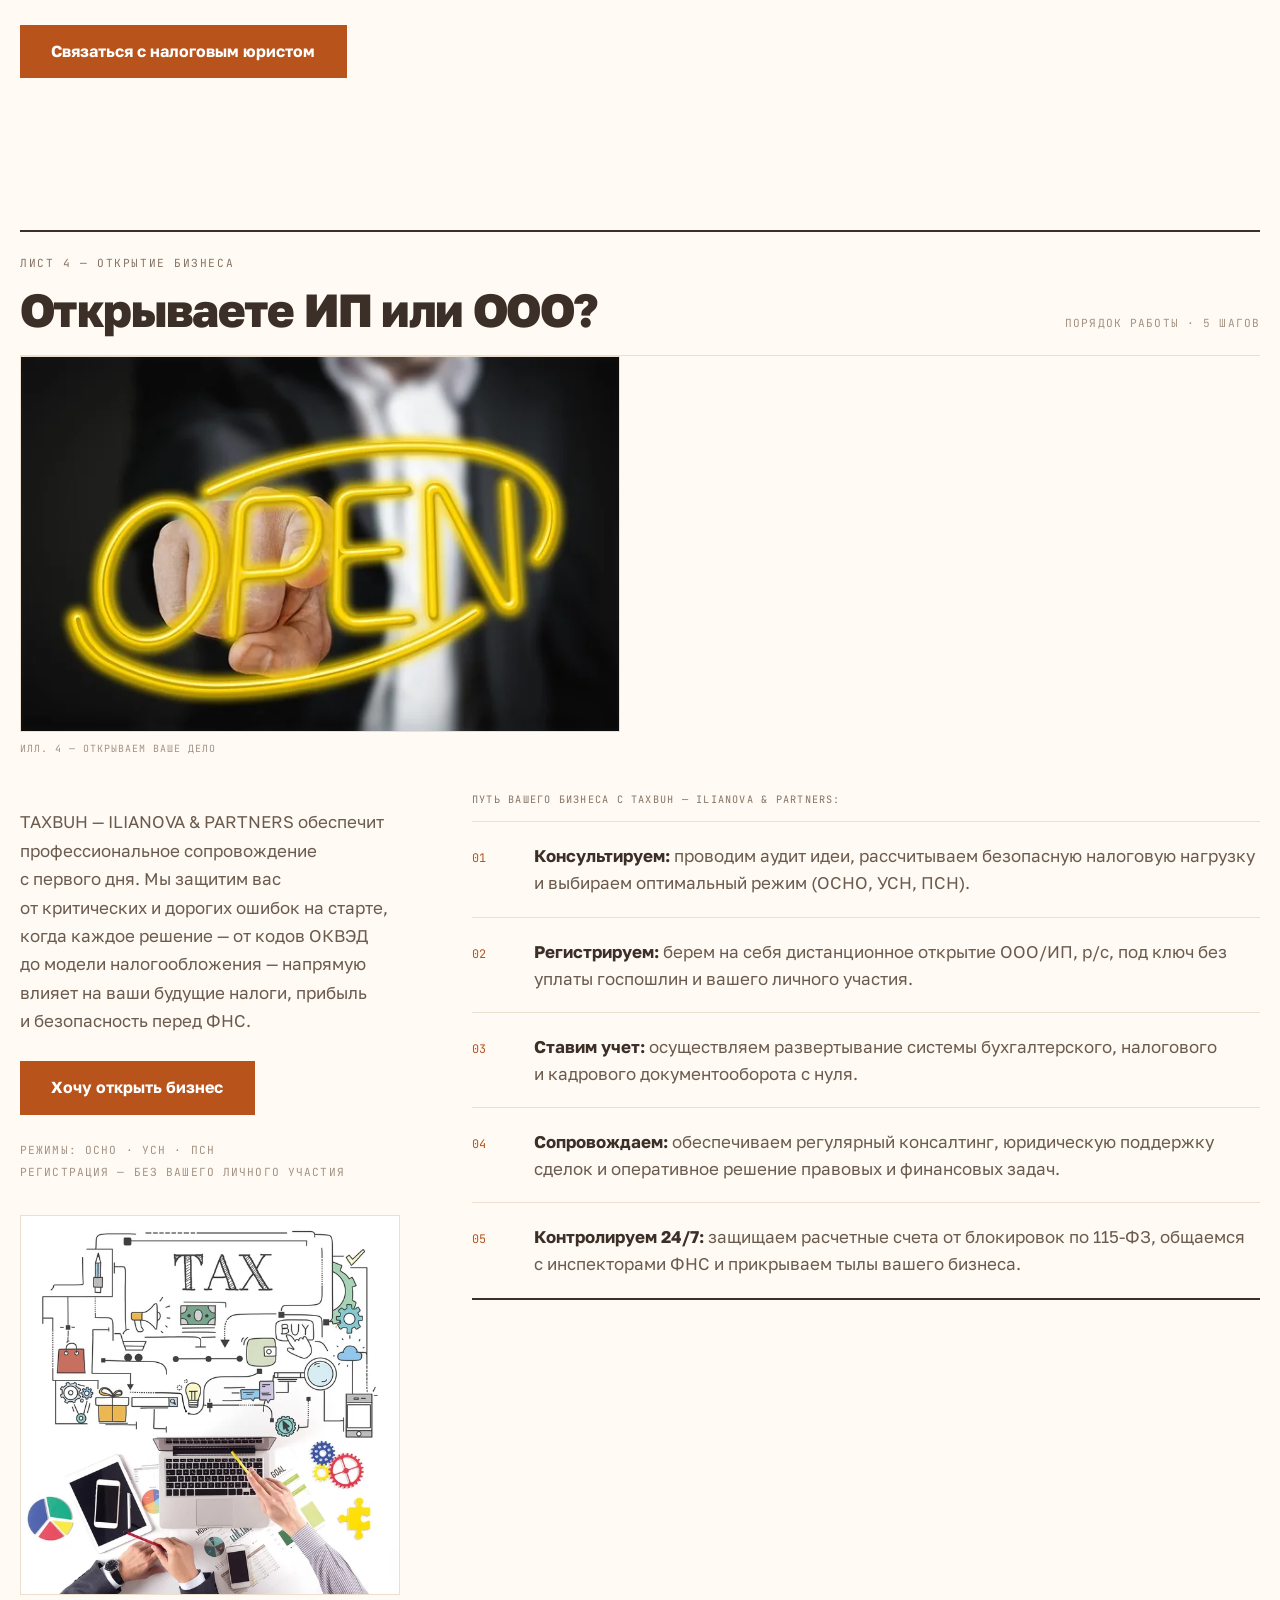
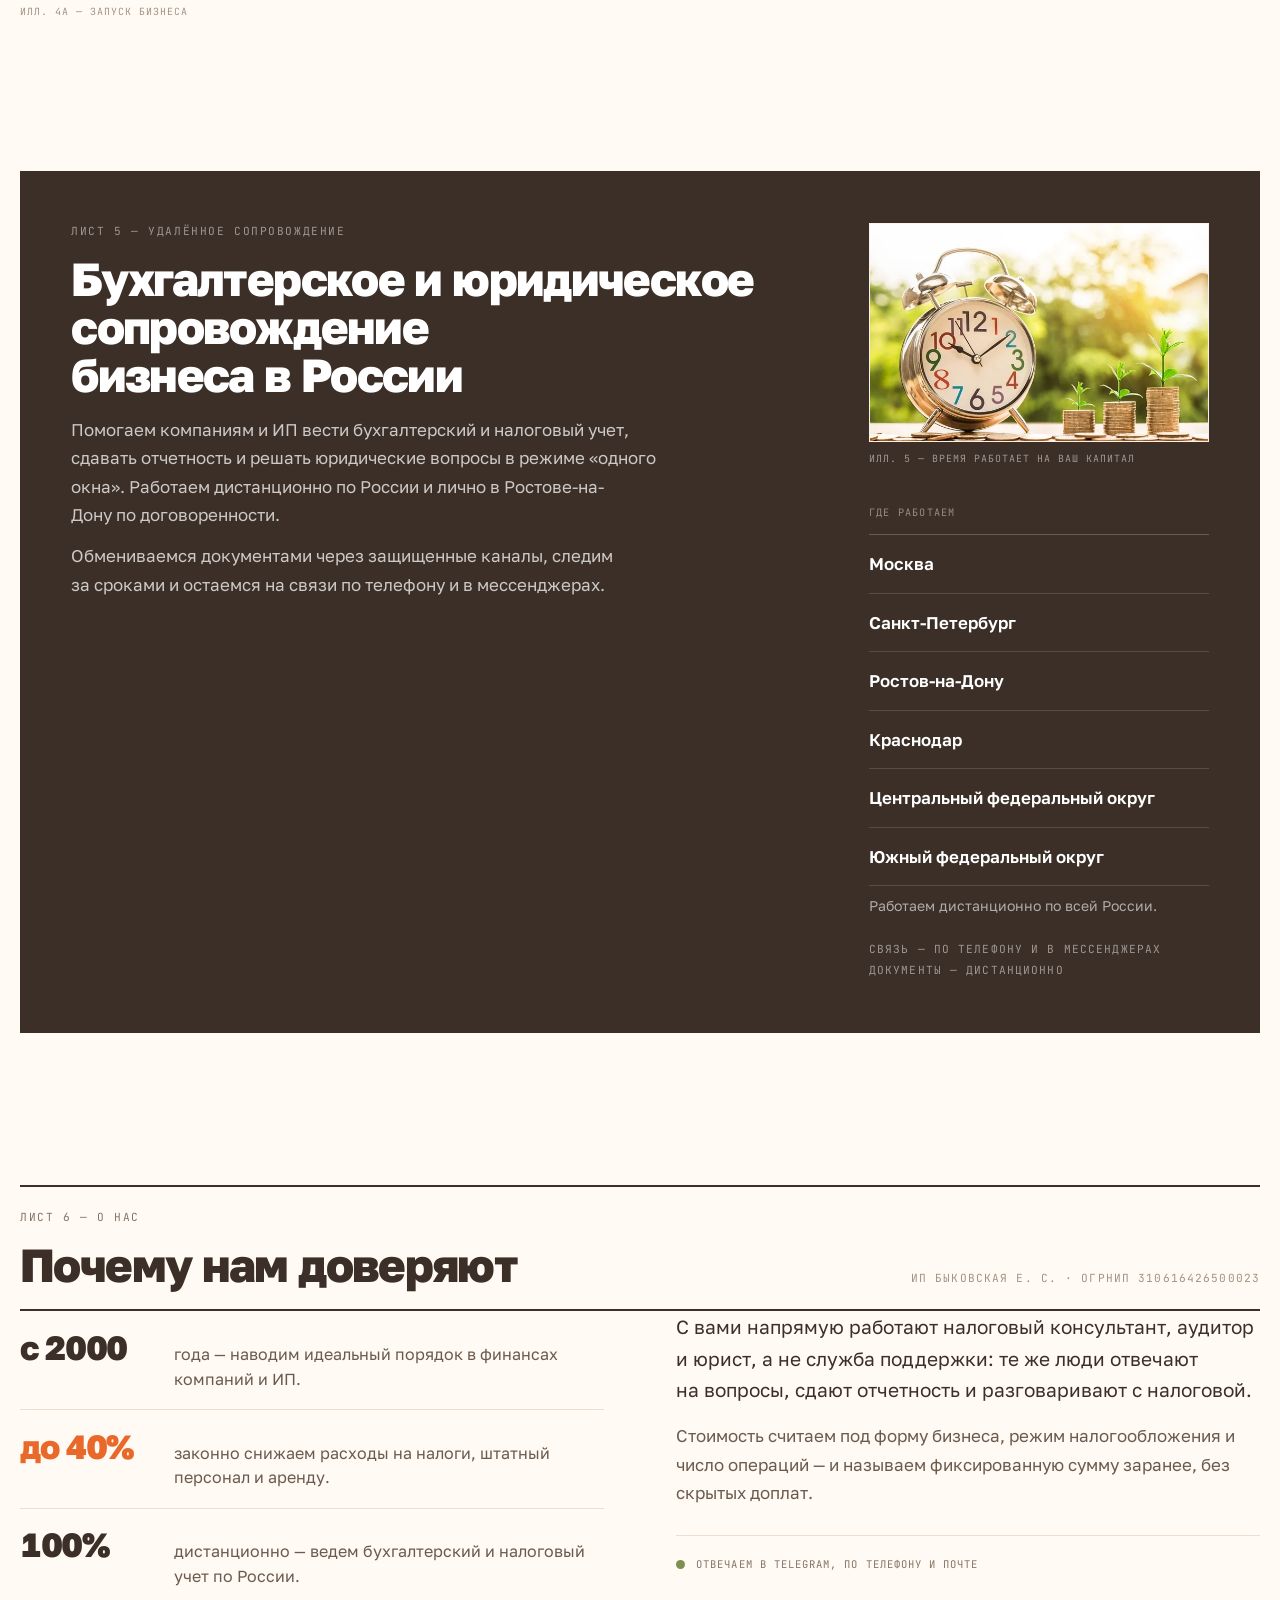
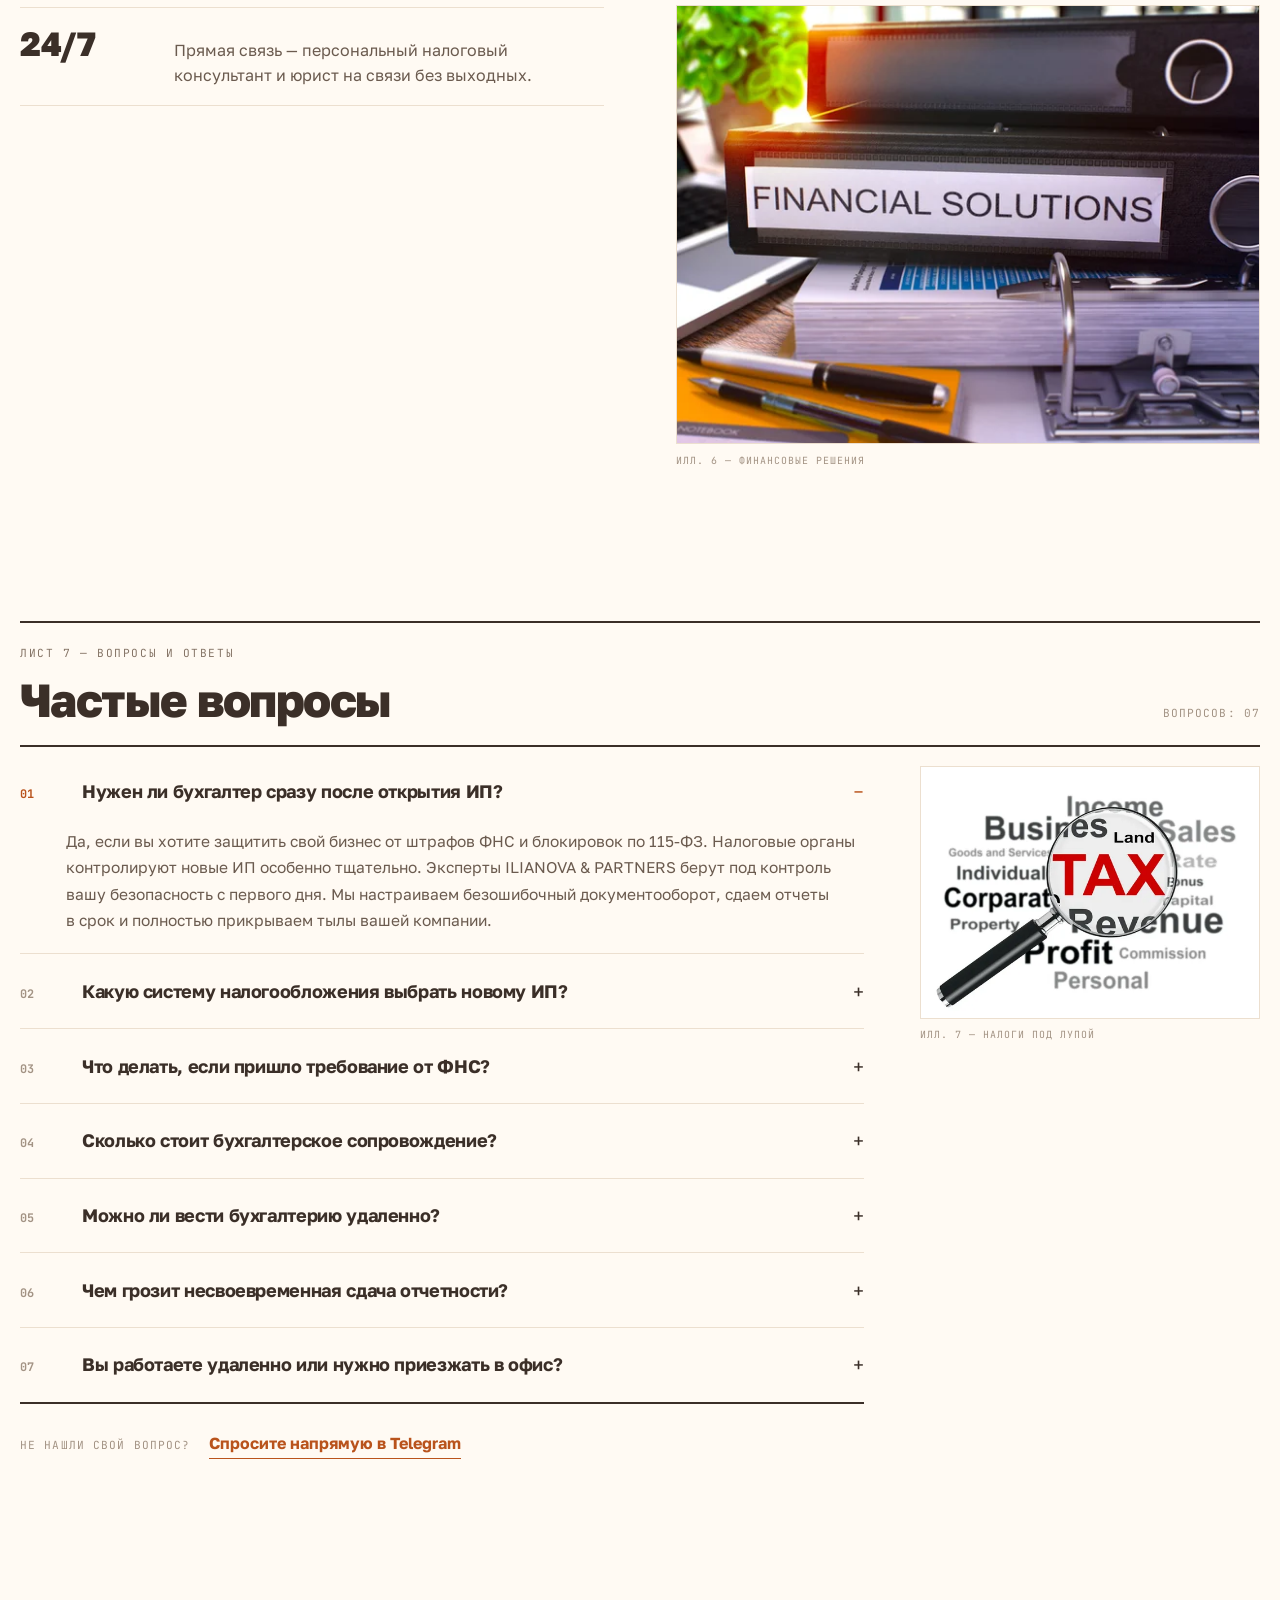
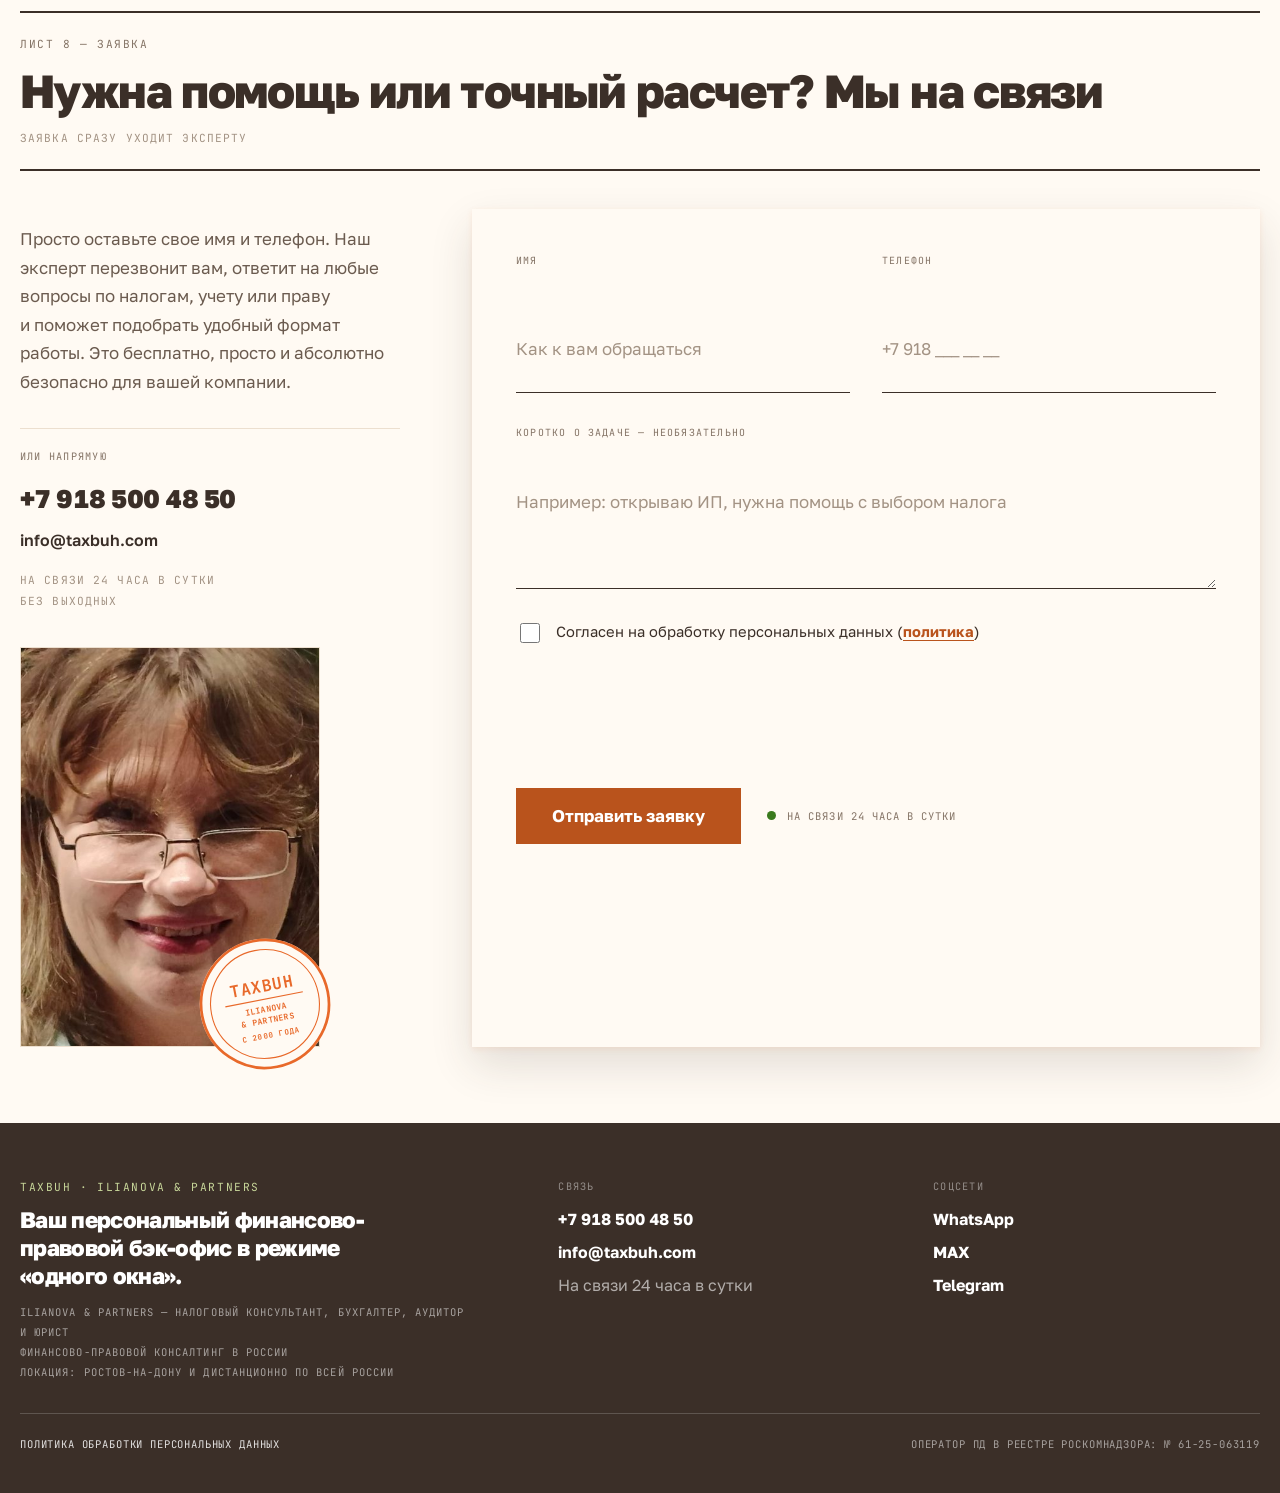
==== commit 9b964a52: "Finish Russia-only preview cleanup" ====
--- a/vedomost/index.html
+++ b/vedomost/index.html
@@ -191,10 +191,6 @@
             <span class="mono row-no num">01</span>
             <h3 class="row-name">Регистрация и ликвидация</h3>
             <p class="row-desc">Полный цикл сопровождения ООО и&nbsp;ИП от&nbsp;регистрации до&nbsp;ликвидации. Работаем удаленно: берем на&nbsp;себя оформление документов, открытие р/с, валютных счетов и&nbsp;закрытие юридических лиц без уплаты пошлин и&nbsp;налоговых рисков. <span class="row-cta">Свяжитесь с&nbsp;TAXBUH — ILIANOVA &amp; PARTNERS (Ильянова &amp; Партнеры).</span></p>
-            <figure class="ill row-ill">
-              <img src="assets/img/ill-reg.webp" width="612" height="350" alt="Кнопка Online Registration на клавиатуре" loading="lazy" decoding="async">
-              <figcaption class="mono">ИЛЛ. 3 — ОНЛАЙН-РЕГИСТРАЦИЯ</figcaption>
-            </figure>
             <span class="mono row-tag">ИП · ООО</span>
           </li>
           <li>
